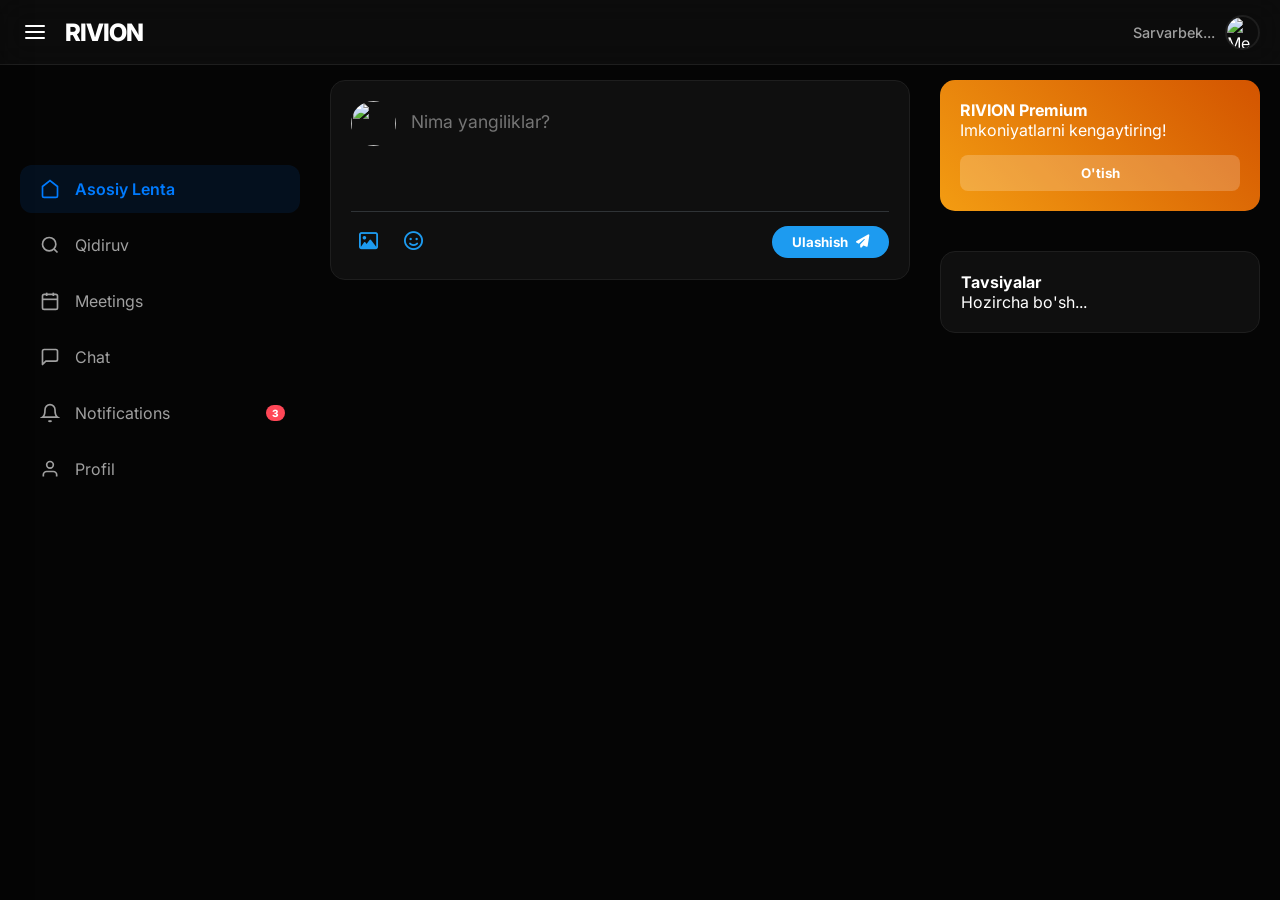
==== main.html @ 8ab4098e "update23042026" ====
<!DOCTYPE html>
<html lang="uz">
<head>
    <meta charset="UTF-8">
    <meta name="viewport" content="width=device-width, initial-scale=1.0, maximum-scale=5.0">
    <title>RIVION | O'zbekistondagi Innovatsion Ijtimoiy Tarmoq</title>
    
    <meta name="description" content="RIVION - Sarvarbek Rahmonjonov tomonidan yaratilgan, yoshlar uchun xavfsiz va zamonaviy ijtimoiy tarmoq. Dasturlash, muloqot va yangi imkoniyatlar platformasi.">
    <meta name="keywords" content="RIVION, Sarvarbek Rahmonjonov, ijtimoiy tarmoq, Uzbekistan, dasturlash, networking, xavfsiz muloqot, tech community">
    <meta name="author" content="Sarvarbek Rahmonjonov">
    <meta name="theme-color" content="#0f0f0f">
    
    <link rel="icon" type="image/svg+xml" href="data:image/svg+xml,%3Csvg xmlns='http://www.w3.org/2000/svg' viewBox='0 0 100 100'%3E%3Cdefs%3E%3ClinearGradient id='xGrad' x1='0%25' y1='0%25' x2='100%25' y2='100%25'%3E%3Cstop offset='0%25' style='stop-color:%23ffffff;stop-opacity:1' /%3E%3Cstop offset='100%25' style='stop-color:%23007bff;stop-opacity:1' /%3E%3C/linearGradient%3E%3C/defs%3E%3Crect width='100' height='100' rx='20' fill='%230f0f0f'/%3E%3Cpath d='M25 20 H55 C72 20 80 30 80 42 C80 54 72 64 55 64 H40 L75 85 H58 L25 64 V20 Z M40 33 V51 H55 C63 51 66 47 66 42 C66 37 63 33 55 33 H40 Z' fill='url(%23xGrad)'/%3E%3Cpath d='M40 33 V51 H43 V33 H40 Z' fill='white' opacity='0.3'/%3E%3C/svg%3E">
    <link rel="stylesheet" href="https://cdnjs.cloudflare.com/ajax/libs/font-awesome/6.4.0/css/all.min.css">

    
    <meta property="og:type" content="website">
    <meta property="og:site_name" content="RIVION">
    <meta property="og:url" content="https://rivion.vercel.app/">
    <meta property="og:title" content="RIVION - Muloqotning Yangi Darajasi">
    <meta property="og:description" content="Sarvarbek Rahmonjonov loyihasi. Xavfsiz muloqot va yangi imkoniyatlar. Hoziroq qo'shiling!">
    <meta property="og:image" content="https://rivion.vercel.app/og-logo.png">

    <meta name="twitter:card" content="summary_large_image">
    <meta name="twitter:creator" content="@Sarvarbek_Dev"> <script type="application/ld+json">
    {
      "@context": "https://schema.org",
      "@type": "SoftwareApplication",
      "name": "RIVION",
      "operatingSystem": "Web",
      "applicationCategory": "SocialNetworkingApplication",
      "description": "Innovative social networking platform for youth in Uzbekistan.",
      "author": {
        "@type": "Person",
        "name": "Sarvarbek Rahmonjonov",
        "url": "https://rivion.vercel.app/"
      },
      "offers": {
        "@type": "Offer",
        "price": "0",
        "priceCurrency": "USD"
      }
    }
    </script>

    <script type="application/ld+json">
    {
      "@context": "https://schema.org",
      "@type": "WebSite",
      "name": "RIVION",
      "url": "https://rivion.vercel.app/",
      "publisher": {
        "@type": "Person",
        "name": "Sarvarbek Rahmonjonov"
      }
    }
    </script>

    <link href="https://fonts.googleapis.com/css2?family=Inter:wght@300;400;600;800&display=swap" rel="stylesheet">
    <link rel="stylesheet" href="main.css">
</head>

<body class="dark-mode">

    <div id="sideDrawer" class="drawer">
        <div class="drawer-header">
            <span class="close-btn" id="closeDrawer">&times;</span>
            <div class="user-info-mini">
                <img id="drawerAvatar" src="" alt="User">
                <h4 id="drawerName">Foydalanuvchi</h4>
            </div>
        </div>
        <div class="drawer-content">
    <div class="menu-item premium-link" onclick="buyPremium()" style="cursor: pointer;">
    <svg xmlns="http://www.w3.org/2000/svg" width="20" height="20" viewBox="0 0 24 24" fill="none" stroke="currentColor" stroke-width="2" stroke-linecap="round" stroke-linejoin="round" class="menu-icon sparkle">
        <path d="m12 3-1.912 5.813a2 2 0 0 1-1.275 1.275L3 12l5.813 1.912a2 2 0 0 1 1.275 1.275L12 21l1.912-5.813a2 2 0 0 1 1.275-1.275L21 12l-5.813-1.912a2 2 0 0 1-1.275-1.275L12 3Z"/>
    </svg>
    <span>Premium Olish</span>
</div>
    
    <div class="menu-divider"></div>
    
    <div class="menu-item" id="themeToggle">
        <svg xmlns="http://www.w3.org/2000/svg" width="20" height="20" viewBox="0 0 24 24" fill="none" stroke="currentColor" stroke-width="2" stroke-linecap="round" stroke-linejoin="round" class="menu-icon"><circle cx="12" cy="12" r="4"/><path d="M12 2v2"/><path d="M12 20v2"/><path d="m4.93 4.93 1.41 1.41"/><path d="m17.66 17.66 1.41 1.41"/><path d="M2 12h2"/><path d="M20 12h2"/><path d="m6.34 17.66-1.41 1.41"/><path d="m19.07 4.93-1.41 1.41"/></svg>
        <span>Rejim: Qora</span>
    </div>
    
    <div class="menu-item" onclick="openMyProfileSettings()" style="cursor: pointer;">
    <svg xmlns="http://www.w3.org/2000/svg" width="20" height="20" viewBox="0 0 24 24" fill="none" stroke="currentColor" stroke-width="2" stroke-linecap="round" stroke-linejoin="round">
        <circle cx="12" cy="12" r="3"></circle>
        <path d="M19.4 15a1.65 1.65 0 0 0 .33 1.82l.06.06a2 2 0 0 1 0 2.83 2 2 0 0 1-2.83 0l-.06-.06a1.65 1.65 0 0 0-1.82-.33 1.65 1.65 0 0 0-1 1.51V21a2 2 0 0 1-2 2 2 2 0 0 1-2-2v-.09A1.65 1.65 0 0 0 9 19.4a1.65 1.65 0 0 0-1.82.33l-.06.06a2 2 0 0 1-2.83 0 2 2 0 0 1 0-2.83l.06-.06a1.65 1.65 0 0 0 .33-1.82 1.65 1.65 0 0 0-1.51-1H3a2 2 0 0 1-2-2 2 2 0 0 1 2-2h.09A1.65 1.65 0 0 0 4.6 9a1.65 1.65 0 0 0-.33-1.82l-.06-.06a2 2 0 0 1 0-2.83 2 2 0 0 1 2.83 0l.06.06a1.65 1.65 0 0 0 1.82.33H9a1.65 1.65 0 0 0 1-1.51V3a2 2 0 0 1 2-2 2 2 0 0 1 2 2v.09a1.65 1.65 0 0 0 1 1.51 1.65 1.65 0 0 0 1.82-.33l.06-.06a2 2 0 0 1 2.83 0 2 2 0 0 1 0 2.83l-.06.06a1.65 1.65 0 0 0-.33 1.82V9a1.65 1.65 0 0 0 1.51 1H21a2 2 0 0 1 2 2 2 2 0 0 1-2 2h-.09a1.65 1.65 0 0 0-1.51 1z"></path>
    </svg>
    <span>Sozlamalar</span>
</div>
    
    <div class="menu-item">
        <svg xmlns="http://www.w3.org/2000/svg" width="20" height="20" viewBox="0 0 24 24" fill="none" stroke="currentColor" stroke-width="2" stroke-linecap="round" stroke-linejoin="round" class="menu-icon"><circle cx="12" cy="12" r="10"/><circle cx="12" cy="12" r="6"/><circle cx="12" cy="12" r="2"/></svg>
        <span>Qiziqishlar</span>
    </div>
    <div class="menu-item" onclick="openReelsSection()">
    <svg xmlns="http://www.w3.org/2000/svg" width="20" height="20" viewBox="0 0 24 24" fill="none" stroke="currentColor" stroke-width="2" stroke-linecap="round" stroke-linejoin="round" class="menu-icon">
        <rect x="2" y="2" width="20" height="20" rx="5" ry="5"/>
        <path d="M10 11l5 3-5 3V11z"/>
        <line x1="2" y1="9" x2="22" y2="9"/>
        <line x1="2" y1="15" x2="22" y2="15"/>
    </svg>
    <span>Reels</span>
    </div>
    <div class="menu-item">
        <svg xmlns="http://www.w3.org/2000/svg" width="20" height="20" viewBox="0 0 24 24" fill="none" stroke="currentColor" stroke-width="2" stroke-linecap="round" stroke-linejoin="round" class="menu-icon"><circle cx="12" cy="12" r="10"/><path d="M12 16v-4"/><path d="M12 8h.01"/></svg>
        <span>Ma'lumot</span>
    </div>
    
    <div class="menu-divider"></div>
    
    <div class="menu-item logout" id="logoutBtnDrawer">
        <svg xmlns="http://www.w3.org/2000/svg" width="20" height="20" viewBox="0 0 24 24" fill="none" stroke="currentColor" stroke-width="2" stroke-linecap="round" stroke-linejoin="round" class="menu-icon"><path d="M9 21H5a2 2 0 0 1-2-2V5a2 2 0 0 1 2-2h4"/><polyline points="16 17 21 12 16 7"/><line x1="21" y1="12" x2="9" y2="12"/></svg>
        <span>Chiqish</span>
    </div>
</div>
    </div>

    <nav class="top-nav">
        <div class="nav-left">
            <div id="burgerBtn" class="burger-icon">
                <span></span><span></span><span></span>
            </div>
            <div class="logo">RIVION</div>
        </div>

        <div class="desktop-nav-center">
            </div>

        <div class="nav-right">
            <span id="userNameDisplay" class="u-name">Sarvarbek...</span>
            <img id="userAvatar" src="" alt="Me" class="top-avatar">
        </div>
    </nav>

    <main class="main-layout">
        
        <aside class="left-sidebar">
            <ul class="side-menu">
        <li class="active" data-section="home">
            <svg viewBox="0 0 24 24" width="20" height="20" fill="none" stroke="currentColor" stroke-width="2"><path d="M3 9l9-7 9 7v11a2 2 0 0 1-2 2H5a2 2 0 0 1-2-2z"></path></svg>
            <span>Asosiy Lenta</span>
        </li>
        <li data-section="search">
            <svg viewBox="0 0 24 24" width="20" height="20" fill="none" stroke="currentColor" stroke-width="2"><circle cx="11" cy="11" r="8"></circle><line x1="21" y1="21" x2="16.65" y2="16.65"></line></svg>
            <span>Qidiruv</span>
        </li>
        <li data-section="meetings">
            <svg viewBox="0 0 24 24" width="20" height="20" fill="none" stroke="currentColor" stroke-width="2"><rect x="3" y="4" width="18" height="18" rx="2" ry="2"></rect><line x1="16" y1="2" x2="16" y2="6"></line><line x1="8" y1="2" x2="8" y2="6"></line><line x1="3" y1="10" x2="21" y2="10"></line></svg>
            <span>Meetings</span>
        </li>
        <li data-section="chat" onclick="showSection('chat')">
            <svg viewBox="0 0 24 24" width="20" height="20" fill="none" stroke="currentColor" stroke-width="2" stroke-linecap="round" stroke-linejoin="round">
                <path d="M21 15a2 2 0 0 1-2 2H7l-4 4V5a2 2 0 0 1 2-2h14a2 2 0 0 1 2 2z"></path>
            </svg>
            <span>Chat</span>
        </li>
        <li data-section="notifications">
            <svg viewBox="0 0 24 24" width="20" height="20" fill="none" stroke="currentColor" stroke-width="2"><path d="M18 8A6 6 0 0 0 6 8c0 7-3 9-3 9h18s-3-2-3-9"></path><path d="M13.73 21a2 2 0 0 1-3.46 0"></path></svg>
            <span>Notifications</span>
            <span class="badge">3</span>
        </li>
        <li data-section="profile">
            <svg viewBox="0 0 24 24" width="20" height="20" fill="none" stroke="currentColor" stroke-width="2"><path d="M20 21v-2a4 4 0 0 0-4-4H8a4 4 0 0 0-4 4v2"></path><circle cx="12" cy="7" r="4"></circle></svg>
            <span>Profil</span>
        </li>
             </ul>
        </aside>

        <section class="feed-area">
            
            <div id="home-section" class="content-section active">
                <div class="post-box">
                    <div class="post-input-wrapper">
                        <img id="inputAvatar" src="" alt="" class="mini-avatar">
                        <textarea id="postText" placeholder="Nima yangiliklar?"></textarea>
                    </div>
                    <div class="post-actions">
    <div class="left-actions">
        <input type="file" id="imageInput" accept="image/*" hidden>
        <button class="btn-icon" onclick="document.getElementById('imageInput').click()">
            <i class="fa-regular fa-image"></i> </button>
        <button class="btn-icon">
            <i class="fa-regular fa-face-smile"></i> </button>
    </div>
    
    <button id="postBtn" class="btn-send">
        <span>Ulashish</span>
        <i class="fa-solid fa-paper-plane"></i> </button>
</div>
                </div>
                <div id="postsList" class="posts-container">
                    </div>
            </div>

          <div id="search-section" class="content-section">
    <div class="widget-card glass">
        <h3>Qidiruv</h3>
        <div class="search-wrapper">
            <input type="text" id="userSearchInput" placeholder="Ism yoki @username orqali qidirish..." class="search-input" oninput="searchUsers(this.value)">
            <i class="fas fa-search search-icon"></i>
        </div>
        <div id="search-results" class="suggest-list"></div>
    </div>

    <div class="all-users-container">
        <h4 class="section-title">Top foydalanuvchilar</h4>
        <div id="all-users-grid" class="users-grid">
             </div>
    </div>
</div>
<div id="reels-section" class="content-section" style="display: none;">
    <div class="reels-grid-header">
        <h4>Reels 🔥</h4>
        <button class="add-reel-btn" onclick="openAddReelModal()">
            <i class="fas fa-plus"></i> Qo'shish
        </button>
    </div>

    <div id="reels-grid" class="reels-grid-layout">
        </div>
</div>

<div id="add-reel-modal" class="modal-overlay" style="display: none;">
    <div class="reel-modal-card glass">
        <div class="modal-header">
            <h3>Yangi Reels yaratish</h3>
            <button class="close-dot" onclick="closeAddReelModal()">×</button>
        </div>
        
        <div class="modal-body">
            <div class="file-drop-area" id="drop-area">
                <div id="upload-placeholder">
                    <i class="fas fa-cloud-upload-alt"></i>
                    <p>Videoni shu yerga tashlang yoki tanlang</p>
                    <label for="reel-file-input" class="select-file-btn">Faylni tanlang</label>
                </div>
                <div id="video-preview-container" style="display: none;">
                    <video id="reel-preview" muted loop></video>
                    <button class="change-video-btn" onclick="document.getElementById('reel-file-input').click()">O'zgartirish</button>
                </div>
                <input type="file" id="reel-file-input" accept="video/*" onchange="handleReelFile(event)" hidden>
            </div>

            <div id="upload-progress-container" style="display: none; margin-top: 15px;">
                <div class="progress-bar">
                    <div id="upload-progress-fill" style="width: 0%;"></div>
                </div>
                <p id="progress-text">0% yuklandi...</p>
            </div>

            <div class="caption-container">
                <label>Video tavsifi:</label>
                <textarea id="reel-caption" placeholder="Ajoyib narsa yozing..."></textarea>
            </div>
        </div>

        <div class="modal-footer">
            <button onclick="closeAddReelModal()" class="btn-secondary">Bekor qilish</button>
            <button id="share-btn" onclick="shareReel()" class="btn-primary">Ulashing</button>
        </div>
    </div>
</div>

<div id="video-viewer-modal" class="modal-overlay" style="display: none;">
    <div class="mobile-insta-wrap">
        <video id="full-screen-video" loop autoplay playsinline webkit-playsinline onclick="togglePlayPause()"></video>
        <div class="insta-ui-container">
            <button class="back-btn" onclick="closeVideoViewer()">
                <i class="fas fa-arrow-left">✕</i>
             </button>
            <div id="viewer-sidebar-actions" class="insta-sidebar"></div>
             <div id="viewer-bottom-info" class="insta-bottom-info"></div>
        </div>
    </div>
</div>

<div id="user-profile-modal" class="modal">
    <div class="modal-content profile-card glass">
        <span class="close-modal" onclick="closeProfileModal()">&times;</span>
        <div class="profile-header-main">
            <img id="p-modal-img" src="" class="large-avatar">
            <h2 id="p-modal-name">Ism Familiya</h2>
            <p id="p-modal-username" class="text-secondary">@username</p>
        </div>
     </div>
</div>

           <div id="chat-section" class="content-section">
    <div class="insta-chat-container">
        
        <div id="chat-inbox-view" class="chat-view active">
            <div class="chat-header-main">
                <h3>Xabarlar</h3>
                <div class="search-bar-wrapper">
                    <i class="fas fa-search"></i>
                    <input type="text" id="searchContact" placeholder="Qidirish...">
                </div>
            </div>

            <div class="inbox-list-wrapper">
                <div id="contactsList" class="inbox-list" style="display: none;"></div>
                
                <div id="recent-chats-list" class="inbox-list"></div>
            </div>
        </div>

        <div id="active-chat-window" class="chat-window" style="display: none;">
            <div class="active-chat-header">
                <div class="header-left">
                    <button onclick="backToInbox()" class="back-btn">
                        <i class="fas fa-arrow-left">←</i>
                    </button>
                    
                    <div class="user-meta" onclick="viewUserProfile()">
                        <div class="avatar-wrapper">
                            <img id="main-chat-user-img" src="assets/default-avatar.png">
                            <span class="online-badge"></span>
                        </div>
                        <div class="text-info">
                            <span id="main-chat-user-name">Foydalanuvchi</span>
                            <span class="status-text">online</span>
                        </div>
                    </div>
                </div>
                <div class="header-right">
                    <button class="header-icon-btn info-btn"><i class="fas fa-info-circle"></i></button>
                </div>
            </div>

            <div id="main-chat-messages" class="messages-display">
                </div>

            <div class="active-chat-footer">
                <div class="chat-input-container">
                    <button class="icon-btn camera-btn"><i class="fas fa-camera"></i></button>
                    <div class="input-wrapper">
                        <input type="text" id="mainChatInput" placeholder="Xabar yozing..." autocomplete="off">
                    </div>
                    <button id="sendBtn" class="send-icon-btn" onclick="sendMainChatMessage()">
                        <i class="fab fa-telegram-plane">→</i>
                    </button>
                </div>
            </div>
        </div> </div> </div> 


 
           <div id="meetings-section" class="content-section">
    <div class="widget-card">
        <button onclick="openDiscoveryModal()" class="primary-btn pulse-btn">O'zim haqimda post joylash</button>
    </div>

    <div id="discoveryModal" class="modal">
    <div class="modal-content premium-box glass">
        <div class="modal-header">
            <h3> Yangi post joylash</h3>
            <button class="close-modal-btn" onclick="closeDiscoveryModal()">&times;</button>
        </div>
        
        <div class="post-upload-container">
            <div class="image-drop-zone-premium" onclick="document.getElementById('discoveryFile').click()">
                <img id="discoveryPreview" src="" style="display:none; width:100%; border-radius:12px;">
                <div id="uploadPlaceholder">
                    <div class="upload-icon-circle">
                        <svg width="30" height="30" viewBox="0 0 24 24" fill="none" stroke="currentColor" stroke-width="2">
                            <rect width="18" height="18" x="3" y="3" rx="2" ry="2"/><circle cx="9" cy="9" r="2"/><path d="m21 15-3.086-3.086a2 2 0 0 0-2.828 0L6 21"/>
                        </svg>
                    </div>
                    <p>Rasm tanlash</p>
                </div>
            </div>
            <input type="file" id="discoveryFile" hidden onchange="previewDiscoveryImage(event)">
            
            <div class="input-wrapper">
                <textarea id="discoveryBio" placeholder="O'zingiz va maqsadingiz haqida yozing..."></textarea>
            </div>
            
            <button onclick="uploadDiscoveryPost()" id="publishBtn" class="publish-btn-premium">E'lonni joylash</button>
        </div>
    </div>
</div>

    <div id="discovery-feed" class="discovery-list">
        </div>
</div>

            <div id="notifications-section" class="content-section">
    <div class="widget-card">
        <h3>Bildirishnomalar</h3>
        <div id="notifications-list">
            <p class="empty-msg">Yangi bildirishnomalar mavjud emas.</p>
        </div>
    </div>
</div>
 <div id="profile-section" class="content-section"> 
    <div class="widget-card no-padding">
        <div class="profile-header-ui">
            <div class="profile-banner">
                <div class="banner-overlay"></div>
            </div>
            <div class="profile-avatar-area">
                <img id="user-profile-img" src="assets/default-avatar.png" alt="Profile">
                <label for="profile-upload" class="change-img-btn">
                    <svg viewBox="0 0 24 24" width="16" height="16" fill="white"><path d="M23 19a2 2 0 0 1-2 2H3a2 2 0 0 1-2-2V8a2 2 0 0 1 2-2h4l2-3h6l2 3h4a2 2 0 0 1 2 2z"></path><circle cx="12" cy="13" r="4"></circle></svg>
                </label>
                <input type="file" id="profile-upload" hidden accept="image/*">
            </div>
        </div>

        <div class="profile-details-ui">
    <div class="main-info">
        <h2 id="user-profile-name">Foydalanuvchi <i id="gender-icon" class=""></i></h2>
        <span id="user-profile-handle" class="username-tag">@username</span>
    </div>

    <p id="user-profile-bio" class="bio-text">Hali ma'lumot kiritilmagan</p>
    
    <div class="profile-extra-details">
        <div class="detail-item">
            <i class="fas fa-birthday-cake"></i>
            <span id="user-display-age">-- yosh</span>
        </div>
        <div class="detail-item">
            <i class="fas fa-map-marker-alt"></i>
            <span id="user-display-city">Shahar kiritilmagan</span>
        </div>
        <div class="detail-item">
            <i class="fas fa-briefcase"></i>
            <span id="user-display-study">O'qish yoki Ish joyi</span>
        </div>
    </div>

    <div class="professional-grid">
        <div class="prof-card">
            <div class="card-icon"><i class="fas fa-bullseye"></i></div>
            <div class="card-content">
                <label>Maqsad va Orzular</label>
                <p id="user-display-goals">Katta maqsadlar sari yo'lda...</p>
            </div>
        </div>

        <div class="prof-card">
            <div class="card-icon"><i class="fas fa-star"></i></div>
            <div class="card-content">
                <label>Qiziqishlar</label>
                <p id="user-display-interests">Coding, Design, Art</p>
            </div>
        </div>

        <div class="prof-card full-width">
            <div class="card-icon"><i class="fas fa-plane-departure"></i></div>
            <div class="card-content">
                <label>Sayohatlar</label>
                <p id="user-display-travel">Yangi ufqlarni zabt etishni yoqtiradi</p>
            </div>
        </div>
    </div>

<div class="profile-stats-ui">
    <div class="stat-box">
        <strong id="post-count">0</strong><span>Postlar</span>
    </div>

    <div class="stat-box" onclick="showConnections('followers')" style="cursor: pointer;">
        <strong id="followers-count">0</strong><span>Obunachilar</span>
    </div>

    <div class="stat-box" onclick="showConnections('following')" style="cursor: pointer;">
        <strong id="following-count">0</strong><span>Obunalar</span>
    </div>
</div>

    <div class="profile-actions">
        <button class="edit-profile-btn-full" onclick="openMyProfileModal()">
            <i class="fas fa-pencil-alt"></i> Profilni mukammallashtirish
        </button>
    </div>
</div>

    <div class="widget-card" style="margin-top: 15px;">
        <div class="section-header">
            <h3><i class="fas fa-th-large"></i> Mening postlarim</h3>
        </div>
        <div id="my-posts-list" class="posts-grid-container">
            <p class="empty-msg">Siz hali post joylamagansiz.</p>
        </div>
    </div>
</div>
        </section>

        <aside class="right-widgets">
            <div class="widget-card premium-card">
                <h4>RIVION Premium</h4>
                <p>Imkoniyatlarni kengaytiring!</p>
                <button class="btn-premium">O'tish</button>
            </div>
            <div class="widget-card">
                <h4>Tavsiyalar</h4>
                <div class="suggest-list">Hozircha bo'sh...</div>
            </div>
        </aside>

    </main>

     <div id="connection-modal" class="modal" style="display:none;">
    <div class="modal-content">
        <span class="close-btn" 
      onclick="document.getElementById('connection-modal').style.display='none'" 
      style="cursor: pointer; font-size: 30px;">&times;</span>
        <h3 id="modal-title">Ro'yxat</h3>
        <div id="users-list">
            </div>
     </div>
     </div>


    <div class="mobile-bottom-nav">
    <div class="m-nav-item active" data-section="home">
        <svg viewBox="0 0 24 24" width="24" height="24" fill="none" stroke="currentColor" stroke-width="2"><path d="M3 9l9-7 9 7v11a2 2 0 0 1-2 2H5a2 2 0 0 1-2-2z"></path></svg>
        <span>Home</span>
    </div>
    
    <div class="m-nav-item" data-section="search">
        <svg viewBox="0 0 24 24" width="24" height="24" fill="none" stroke="currentColor" stroke-width="2"><circle cx="11" cy="11" r="8"></circle><line x1="21" y1="21" x2="16.65" y2="16.65"></line></svg>
        <span>Search</span>
    </div>
    
    <div class="m-nav-item" data-section="meetings">
        <svg viewBox="0 0 24 24" width="24" height="24" fill="none" stroke="currentColor" stroke-width="2"><rect x="3" y="4" width="18" height="18" rx="2" ry="2"></rect><line x1="16" y1="2" x2="16" y2="6"></line><line x1="8" y1="2" x2="8" y2="6"></line><line x1="3" y1="10" x2="21" y2="10"></line></svg>
        <span>Meet</span>
    </div>
    
    <div class="m-nav-item" data-section="chat" onclick="showSection('chat')">
        <svg viewBox="0 0 24 24" width="24" height="24" fill="none" stroke="currentColor" stroke-width="2" stroke-linecap="round" stroke-linejoin="round">
            <path d="M21 15a2 2 0 0 1-2 2H7l-4 4V5a2 2 0 0 1 2-2h14a2 2 0 0 1 2 2z"></path>
        </svg>
        <span>Chat</span>
    </div>

    <div class="m-nav-item" data-section="notifications" style="position: relative;">
        <svg viewBox="0 0 24 24" width="24" height="24" fill="none" stroke="currentColor" stroke-width="2">
            <path d="M18 8A6 6 0 0 0 6 8c0 7-3 9-3 9h18s-3-2-3-9"></path>
            <path d="M13.73 21a2 2 0 0 1-3.46 0"></path>
        </svg>
        <span>Alerts</span>
        <div id="notification-badge" style="display: none; position: absolute; top: 5px; right: 25%; width: 8px; height: 8px; background-color: #ff4b4b; border-radius: 50%; border: 2px solid #000; z-index: 10;"></div>
    </div>

    <div class="m-nav-item" data-section="profile">
        <svg viewBox="0 0 24 24" width="24" height="24" fill="none" stroke="currentColor" stroke-width="2">
            <path d="M20 21v-2a4 4 0 0 0-4-4H8a4 4 0 0 0-4 4v2"></path>
            <circle cx="12" cy="7" r="4"></circle>
        </svg>
        <span>Profile</span>
    </div>
</div>

    <div id="my-profile-edit-modal" class="modal">
    <div class="modal-content profile-edit-card">
        <div class="modal-header">
            <h3><i class="fas fa-rocket"></i> RIVION: Shaxsiy Dunyongiz</h3>
            <span class="close-modal" onclick="closeMyProfileModal()">&times;</span>
        </div>
        
        <div class="edit-scroll-container">
            <div class="field-section-title">Asosiy</div>
            
            <div class="field-group">
                <label><i class="fas fa-at"></i> Username</label>
                <input type="text" id="edit-username" placeholder="sarvar" oninput="checkUsernameAvailability(this.value)">
                <small id="username-status"></small>
            </div>

            <div class="field-group">
                <label><i class="fas fa-id-card"></i> Ism Familiya</label>
                <input type="text" id="edit-display-name" placeholder="Sarvarbek Rahmonjonov">
            </div>

            <div class="field-row">
                <div class="field-group">
                    <label><i class="fas fa-calendar-day"></i> Tug'ilgan sana</label>
                    <input type="date" id="edit-birthdate" onchange="updateAgeDisplay(this.value)">
                </div>
                <div class="field-group">
                    <label><i class="fas fa-venus-mars"></i> Jins</label>
                    <select id="edit-gender">
                        <option value="male">Erkak</option>
                        <option value="female">Ayol</option>
                    </select>
                </div>
            </div>

            <div class="field-section-title">Hayot yo'li</div>

            <div class="field-group">
                <label><i class="fas fa-map-marker-alt"></i> Shahar / Yashash joyi</label>
                <input type="text" id="edit-city" placeholder="Tashkent, Uzbekistan">
            </div>

            <div class="field-group">
                <label><i class="fas fa-university"></i> O'qish yoki ish joyi</label>
                <input type="text" id="edit-study" placeholder="TATU talabasi yoki Lead Developer">
            </div>

            <div class="field-section-title">Dunyoqarash va Orzular</div>

            <div class="field-group">
                <label><i class="fas fa-quote-left"></i> Bio (O'zingiz haqingizda)</label>
                <textarea id="edit-bio" rows="2" placeholder="O'zingizni bir gap bilan tariflang..."></textarea>
            </div>

            <div class="field-group">
                <label><i class="fas fa-lightbulb"></i> Kelajakdagi maqsad va orzular</label>
                <textarea id="edit-goals" rows="2" placeholder="Masalan: Google-da ishlash yoki dunyoni o'zgartirish..."></textarea>
            </div>

            <div class="field-group">
                <label><i class="fas fa-star"></i> Qiziqishlar (Hobbi)</label>
                <input type="text" id="edit-interests" placeholder="Coding, Chess, Traveling, Music...">
            </div>

            <div class="field-group">
                <label><i class="fas fa-plane"></i> Sayohat (Bo'lgan yoki borishni xohlagan joyingiz)</label>
                <input type="text" id="edit-travel" placeholder="Dubay, Shveytsariya, Samarqand...">
            </div>
        </div>

        <div class="modal-footer">
            <button onclick="saveProfileChanges()" class="btn-save-full" id="saveProfileBtn">
                <i class="fas fa-check-circle"></i> Dunyoni yangilash
            </button>
        </div>
    </div>
</div>

<script src="https://cdn.jsdelivr.net/npm/@supabase/supabase-js@2"></script>

    <script type="module" src="main.js"></script>
</body>
</html>
---- main.css ----
/* --- ASOSIY SOZLAMALAR --- */
:root {
    --bg-color: #050505;
    --card-bg: #0f0f0f;
    --border-color: #1e1e1e;
    --text-primary: #ffffff;
    --text-secondary: #a0a0a0;
    --accent-color: #007bff;
    --premium-gradient: linear-gradient(45deg, #f39c12, #d35400);
    --glass-bg: rgba(255, 255, 255, 0.03);
    --glass-blur: blur(15px);
}

/* Light Mode uchun ranglar */
body.light-mode {
    --bg-color: #f0f2f5;
    --card-bg: #ffffff;
    --border-color: #e4e6eb;
    --text-primary: #050505;
    --text-secondary: #65676b;
    --glass-bg: rgba(0, 0, 0, 0.05);
}

* {
    margin: 0;
    padding: 0;
    box-sizing: border-box;
    font-family: 'Inter', sans-serif;
}

body {
    background-color: var(--bg-color);
    color: var(--text-primary);
    transition: background 0.3s ease;
    overflow-x: hidden;
}

/* --- TEPADAGI NAV (TOP NAV) --- */
.top-nav {
    position: fixed;
    top: 0;
    width: 100%;
    height: 65px;
    background: var(--glass-bg);
    backdrop-filter: var(--glass-blur);
    border-bottom: 1px solid var(--border-color);
    display: flex;
    align-items: center;
    justify-content: space-between;
    padding: 0 20px;
    z-index: 1000;
}

.nav-left { display: flex; align-items: center; gap: 15px; }

.logo {
    font-weight: 800;
    font-size: 1.5rem;
    letter-spacing: -1px;
    color: var(--text-primary);
}

.burger-icon {
    display: flex;
    flex-direction: column;
    gap: 4px;
    cursor: pointer;
    padding: 5px;
}

.burger-icon span {
    width: 20px;
    height: 2px;
    background: var(--text-primary);
    border-radius: 2px;
}

.desktop-nav-center {
    display: flex;
    gap: 30px;
}

.nav-link {
    text-decoration: none;
    font-size: 1.3rem;
    opacity: 0.6;
    transition: 0.3s;
}

.nav-link.active, .nav-link:hover { opacity: 1; transform: translateY(-2px); }

.nav-right { display: flex; align-items: center; gap: 10px; }
.u-name { font-size: 0.9rem; color: var(--text-secondary); font-weight: 500; }
.top-avatar { width: 35px; height: 35px; border-radius: 50%; object-fit: cover; border: 2px solid var(--border-color); }

/* --- SIDEBAR DRAWER --- */
.drawer {
    position: fixed;
    left: -320px;
    top: 0;
    width: 300px;
    height: 100%;
    background: var(--card-bg);
    box-shadow: 10px 0 30px rgba(0,0,0,0.5);
    z-index: 2001;
    transition: 0.4s cubic-bezier(0.4, 0, 0.2, 1);
    padding: 20px;
}

.drawer.open { left: 0; }

.drawer-header {
    display: flex;
    flex-direction: column;
    gap: 20px;
    margin-bottom: 30px;
}

.close-btn { font-size: 2rem; cursor: pointer; align-self: flex-end; }
.user-info-mini { display: flex; align-items: center; gap: 12px; }
.user-info-mini img { width: 50px; height: 50px; border-radius: 50%; }

.menu-item {
    padding: 15px;
    border-radius: 10px;
    cursor: pointer;
    transition: 0.2s;
    font-weight: 500;
}

.menu-item:hover { background: var(--glass-bg); }
.menu-divider { height: 1px; background: var(--border-color); margin: 15px 0; }
.premium-link { background: var(--premium-gradient); color: white; text-align: center; }

/* --- MAIN LAYOUT --- */
.main-layout {
    display: grid;
    grid-template-columns: 280px 1fr 320px; /* Sidebarlar kengligi */
    gap: 25px;
    max-width: 1400px;
    margin: 80px auto 0 auto; /* Navbardan masofa */
    padding: 0 20px;
    align-items: start;
}

/* Sidebar chap tomonda */
.left-sidebar { position: sticky; top: 85px; height: fit-content; }
.side-menu { list-style: none; }
.side-menu li {
    padding: 12px 15px;
    border-radius: 10px;
    margin-bottom: 5px;
    cursor: pointer;
    color: var(--text-secondary);
    transition: 0.3s;
}
.side-menu li.active, .side-menu li:hover { background: var(--glass-bg); color: var(--text-primary); }

/* --- FEED VA BO'LIMLAR TARTIBI --- */
.feed-area {
    display: flex;
    flex-direction: column;
    gap: 20px;
    min-width: 0; /* Flexbox ichida buzilmasligi uchun */
}

/* Har bir bo'lim (Home, Search va h.k.) */
.content-section {
    display: none; 
    width: 100%;
}

.content-section.active {
    display: block;
    animation: fadeIn 0.3s ease-in-out;
}

/* --- POST BOX (Yozish qismi) --- */
.post-box {
    background: var(--card-bg);
    border: 1px solid var(--border-color);
    border-radius: 16px;
    padding: 20px;
    display: flex;
    flex-direction: column;
    gap: 15px;
}

.post-input-wrapper {
    display: flex;
    gap: 12px;
    align-items: flex-start;
}

.post-input-wrapper textarea {
    flex: 1;
    background: transparent;
    border: none;
    color: var(--text-primary);
    font-size: 1.1rem;
    padding-top: 10px;
    resize: none;
    outline: none;
    min-height: 80px;
}

/* --- POST KARTALARI (Lenta) --- */
.post-card {
    background: var(--card-bg);
    border: 1px solid var(--border-color);
    border-radius: 16px;
    padding: 20px;
    margin-bottom: 20px;
    width: 100%; /* Kenglikni to'liq egallash */
}

/* --- SIDEBARLARNI QAT'IY QO'YISH --- */
.left-sidebar, .right-widgets {
    position: sticky;
    top: 85px;
    height: calc(100vh - 100px);
    overflow-y: auto;
}

/* --- RESPONSIVE (Mobil uchun buzilmasligi uchun) --- */
@media (max-width: 1100px) {
    .main-layout {
        grid-template-columns: 80px 1fr; /* Sidebar kichrayadi */
    }
    .right-widgets, .side-menu span { display: none; }
}

@media (max-width: 768px) {
    .main-layout {
        display: block; /* Mobilga o'tganda grid bekor bo'ladi */
        margin-top: 70px;
        padding: 10px;
    }
    .left-sidebar { display: none; }
}

.post-input-wrapper { display: flex; gap: 15px; }
.mini-avatar { width: 45px; height: 45px; border-radius: 50%; }
textarea {
    flex: 1;
    background: transparent;
    border: none;
    color: var(--text-primary);
    font-size: 1.1rem;
    resize: none;
    outline: none;
    min-height: 60px;
}

.post-actions {
    display: flex;
    justify-content: space-between;
    align-items: center;
    margin-top: 15px;
    border-top: 1px solid var(--border-color);
    padding-top: 15px;
}

.btn-send {
    background: var(--accent-color);
    color: white;
    border: none;
    padding: 8px 20px;
    border-radius: 20px;
    font-weight: 600;
    cursor: pointer;
}

/* Post kartochkalari */
.post-card {
    background: var(--card-bg);
    border: 1px solid var(--border-color);
    border-radius: 15px;
    padding: 20px;
    margin-bottom: 20px;
}

.post-header { display: flex; align-items: center; gap: 12px; margin-bottom: 15px; }
.post-avatar { width: 40px; height: 40px; border-radius: 50%; }
.post-author { font-weight: 600; display: block; }
.post-time { font-size: 0.75rem; color: var(--text-secondary); }
.post-body { font-size: 1rem; line-height: 1.5; margin-bottom: 15px; }

/* --- WIDGETS --- */
.widget-card {
    background: var(--card-bg);
    border: 1px solid var(--border-color);
    border-radius: 15px;
    padding: 20px;
    margin-bottom: 20px;
}

.premium-card {
    background: var(--premium-gradient);
    color: white;
    border: none;
}

.btn-premium {
    width: 100%;
    margin-top: 15px;
    padding: 10px;
    border-radius: 8px;
    border: none;
    background: rgba(255,255,255,0.2);
    color: white;
    font-weight: bold;
    cursor: pointer;
}

/* --- MOBIL NAV --- */
.mobile-bottom-nav {
    display: none;
    position: fixed;
    bottom: 0;
    width: 100%;
    height: 60px;
    background: var(--card-bg);
    border-top: 1px solid var(--border-color);
    justify-content: space-around;
    align-items: center;
    z-index: 1000;
}

.m-nav-item { font-size: 1.4rem; cursor: pointer; opacity: 0.5; }
.m-nav-item.active { opacity: 1; }

/* --- RESPONSIVE --- */
@media (max-width: 1100px) {
    .main-layout { grid-template-columns: 1fr 300px; }
    .left-sidebar { display: none; }
}

@media (max-width: 768px) {
    .main-layout { grid-template-columns: 1fr; margin-bottom: 80px; }
    .right-widgets { display: none; }
    .desktop-nav-center, .u-name { display: none; }
    .mobile-bottom-nav { display: flex; }
    .top-nav { padding: 0 15px; }
}

.mobile-bottom-nav {
    display: none; /* Desktopda yashirin */
    position: fixed;
    bottom: 0;
    left: 0;
    right: 0;
    height: 70px;
    background: rgba(15, 15, 15, 0.85); /* Shaffof qora */
    backdrop-filter: blur(20px); /* Orqa fonni xiralashtirish */
    border-top: 1px solid rgba(255, 255, 255, 0.1);
    display: flex;
    justify-content: space-around;
    align-items: center;
    padding-bottom: 5px; /* iPhone pastki qismi uchun joy */
    z-index: 2000;
}

.m-nav-item {
    display: flex;
    flex-direction: column;
    align-items: center;
    justify-content: center;
    color: #888;
    cursor: pointer;
    transition: all 0.3s ease;
    flex: 1;
}

.m-nav-item svg {
    margin-bottom: 4px;
    transition: transform 0.3s ease;
}

.m-nav-item span {
    font-size: 10px;
    font-weight: 500;
    letter-spacing: 0.5px;
}

/* Aktiv holat - RIVION brend rangi (Accent) */
.m-nav-item.active {
    color: #007bff; /* Sening asosiy ko'k ranging */
}

.m-nav-item.active svg {
    transform: translateY(-2px); /* Aktiv bo'lganda biroz tepaga chiqadi */
    stroke: #007bff;
}

/* Faqat mobil ekranlarda ko'rsatish */
@media (max-width: 768px) {
    .mobile-bottom-nav { display: flex; }
}

.content-section {
    display: none; /* Hammasini yashiramiz */
    animation: fadeIn 0.4s ease;
}

.content-section.active {
    display: block; /* Faqat 'active' klassi borini ko'rsatamiz */
}

@keyframes fadeIn {
    from { opacity: 0; transform: translateY(10px); }
    to { opacity: 1; transform: translateY(0); }
}

.search-input {
    width: 100%;
    padding: 12px;
    background: var(--glass-bg);
    border: 1px solid var(--border-color);
    border-radius: 10px;
    color: white;
    margin-top: 10px;
}

.side-menu li {
    display: flex;
    align-items: center;
    gap: 15px;
    padding: 14px 20px;
    margin-bottom: 8px;
    border-radius: 12px;
    cursor: pointer;
    color: var(--text-secondary);
    transition: all 0.2s ease;
    position: relative;
}

.side-menu li:hover {
    background: rgba(255, 255, 255, 0.05);
    color: var(--text-primary);
}

.side-menu li.active {
    background: rgba(0, 123, 255, 0.1);
    color: #007bff;
    font-weight: 600;
}

/* Bildirishnoma belgisi */
.badge {
    position: absolute;
    right: 15px;
    background: #ff4757;
    color: white;
    font-size: 10px;
    padding: 2px 6px;
    border-radius: 10px;
    font-weight: 800;
}

/* Asosiy konteynerni to'g'irlash */
.main-layout {
    display: grid;
    grid-template-columns: 280px 1fr 320px; /* Chap | O'rta | O'ng */
    gap: 30px;
    max-width: 1440px;
    margin: 80px auto 0 auto;
    padding: 0 20px;
    align-items: start;
}

/* O'rta qism (Lenta) */
.feed-area {
    min-width: 0; /* Kontent sig'may qolsa, blokni buzmasligi uchun */
    display: flex;
    flex-direction: column;
    gap: 20px;
}

/* Bo'limlarni faqat bittasini ko'rsatish */
.content-section {
    display: none;
    width: 100%;
}

.content-section.active {
    display: block;
}

/* Widgetlar (O'ng tomon) */
.right-widgets {
    display: flex;
    flex-direction: column;
    gap: 20px;
    position: sticky;
    top: 85px;
}

/* Post yozish oynasi */
.post-box {
    background: var(--card-bg);
    border: 1px solid var(--border-color);
    border-radius: 15px;
    padding: 20px;
    width: 100%;
}

/* Sidebar menyusi */
.side-menu {
    list-style: none;
    position: sticky;
    top: 85px;
}

/* Mobil navigatsiyani desktopda butkul yashirish */
@media (min-width: 769px) {
    .mobile-bottom-nav {
        display: none !important;
    }
}

/* Planchet va kichik ekranlar uchun */
@media (max-width: 1100px) {
    .main-layout {
        grid-template-columns: 250px 1fr; /* O'ng tomonni yashiramiz */
    }
    .right-widgets {
        display: none;
    }
}

/* --- MOBIL QURILMALAR UCHUN MAXSUS --- */
@media (max-width: 768px) {
    /* Asosiy layoutni mobilga moslash */
    .main-layout {
        display: flex;
        flex-direction: column;
        margin-top: 60px; /* Top-nav uchun joy */
        padding: 10px;
        gap: 15px;
        margin-bottom: 80px; /* Bottom-nav uchun joy */
    }

    /* Sidebar va Widgetlarni yashirish (Telefonda bottom-nav bor) */
    .left-sidebar, .right-widgets {
        display: none !important;
    }

    /* O'rta qismni to'liq kenglikka yoyish */
    .feed-area {
        width: 100%;
        max-width: 100%;
    }

    /* Post yozish oynasi va postlarni markazlash */
    .post-box, .post-card {
        width: 100% !important;
        border-radius: 12px;
        margin-bottom: 10px;
        box-sizing: border-box; /* Padding kenglikka ta'sir qilmasligi uchun */
    }

    /* Input va textarealarni to'g'irlash */
    #postText {
        font-size: 16px; /* iPhone'da avtomatik zoom bo'lmasligi uchun */
    }

    /* Top Nav (Logotip va Avatar) */
    .top-nav {
        padding: 0 15px;
        height: 60px;
    }
    
    .u-name {
        display: none; /* Telefonda ism sig'maydi, faqat avatar qolsin */
    }
}

/* Oq rejim uchun maxsus navigatsiya stillari */
.light-mode .top-nav, 
.light-mode .mobile-bottom-nav, 
.light-mode .drawer {
    background: rgba(255, 255, 255, 0.9) !important; /* Shaffof oq fon */
    border-color: rgba(0, 0, 0, 0.1) !important;    /* Och kulrang chiziq */
    color: #1c1e21 !important;                     /* To'q matn */
}

/* Oq rejimda pastki ikonkalarni ko'rinadigan qilish */
.light-mode .m-nav-item {
    color: #65676b !important;
}

.light-mode .m-nav-item.active {
    color: #007bff !important; /* Aktiv ikonka ko'k rangda */
}

/* Oq rejimda logotip rangi */
.light-mode .logo {
    color: #000000 !important;
}

.action-btn.active-like {
    color: #ff4757;
}
.action-btn span {
    margin-left: 5px;
    font-weight: bold;
}

.comment-section {
    padding-top: 10px;
    border-top: 1px solid var(--border-color);
    margin-top: 10px;
}

.comment-item {
    font-size: 0.9rem;
    margin-bottom: 5px;
    padding: 5px 10px;
    background: var(--bg-color);
    border-radius: 8px;
}

.comment-item strong {
    color: var(--accent-color);
    margin-right: 5px;
}

.comment-input-group {
    display: flex;
    gap: 8px;
    margin-top: 10px;
}

.comment-input-group input {
    flex: 1;
    background: var(--bg-color);
    border: 1px solid var(--border-color);
    color: var(--text-primary);
    padding: 8px 12px;
    border-radius: 20px;
    outline: none;
}

.comment-input-group button {
    background: none;
    border: none;
    cursor: pointer;
    font-size: 1.2rem;
}

.menu-item {
    display: flex;
    align-items: center;
    gap: 15px;
    padding: 12px 18px;
    border-radius: 12px;
    margin: 4px 8px;
    cursor: pointer;
    transition: all 0.2s ease;
    font-weight: 500;
    color: var(--text-primary);
}

.menu-item:hover {
    background: rgba(255, 255, 255, 0.05);
    transform: translateX(5px);
}

.light-mode .menu-item:hover {
    background: rgba(0, 0, 0, 0.03);
}

.menu-icon {
    opacity: 0.7;
    transition: 0.3s;
}

.menu-item:hover .menu-icon {
    opacity: 1;
    color: var(--accent-color);
}

/* Premium uchun maxsus dizayn */
.premium-link {
    background: linear-gradient(135deg, rgba(255, 215, 0, 0.1), rgba(255, 165, 0, 0.1));
    color: #ff9f43;
    margin-bottom: 10px;
}

.premium-link:hover {
    background: linear-gradient(135deg, rgba(255, 215, 0, 0.2), rgba(255, 165, 0, 0.2));
}

.sparkle {
    color: #feca57;
    filter: drop-shadow(0 0 5px rgba(254, 202, 87, 0.5));
}

/* Chiqish tugmasi */
.logout {
    color: #ff4757;
}

.logout:hover {
    background: rgba(255, 71, 87, 0.1);
}

.menu-divider {
    height: 1px;
    background: var(--border-color);
    margin: 10px 18px;
    opacity: 0.5;
}

.action-btn {
    display: flex;
    align-items: center;
    gap: 6px;
    background: none;
    border: none;
    color: var(--text-secondary); /* Standart kulrang */
    cursor: pointer;
    padding: 6px 10px;
    border-radius: 8px;
    transition: all 0.2s ease;
}

.action-btn:hover {
    background: rgba(255, 255, 255, 0.08);
    color: var(--text-primary);
}

/* Like bosilgandagi qizil effekt */
.active-like {
    color: #ff4757 !important;
}

.active-like svg {
    filter: drop-shadow(0 0 5px rgba(255, 71, 87, 0.4));
}

.action-btn svg {
    transition: transform 0.2s ease;
}

.action-btn:active svg {
    transform: scale(0.8); /* Bosganda kichrayish effekti */
}

/* Postni yotqizish uchun asosiy konteyner */
.horizontal-post {
    display: flex;
    gap: 15px;
    padding: 15px;
    align-items: flex-start;
    border-radius: 16px;
    background: rgba(255, 255, 255, 0.03); /* Glassmorphism effekti */
    border: 1px solid rgba(255, 255, 255, 0.05);
    margin-bottom: 12px;
}

.post-avatar-large {
    width: 50px;
    height: 50px;
    border-radius: 50%;
    object-fit: cover;
    border: 2px solid var(--accent-color);
}

.post-content-area {
    flex: 1;
    display: flex;
    flex-direction: column;
    gap: 5px;
}

.post-header-mini {
    display: flex;
    justify-content: space-between;
    align-items: center;
}

.post-header-mini .post-author {
    font-weight: 600;
    font-size: 0.95rem;
}

.post-header-mini .post-time {
    font-size: 0.75rem;
    opacity: 0.5;
}

.post-body-mini p {
    font-size: 0.9rem;
    line-height: 1.4;
    margin: 5px 0;
}

/* Footer qismini tugmalar bilan yonma-yon qilish */
.post-footer-mini {
    display: flex;
    gap: 15px;
    margin-top: 5px;
}

.mini-action-btn {
    background: none;
    border: none;
    display: flex;
    align-items: center;
    gap: 5px;
    color: var(--text-secondary);
    cursor: pointer;
    font-size: 0.85rem;
    transition: 0.2s;
}

.mini-action-btn:hover {
    color: var(--accent-color);
}


.discovery-grid {
    display: grid;
    grid-template-columns: repeat(auto-fill, minmax(300px, 1fr));
    gap: 20px;
    margin-top: 20px;
}

.discovery-card {
    background: rgba(255, 255, 255, 0.05);
    backdrop-filter: blur(10px);
    border: 1px solid rgba(255, 255, 255, 0.1);
    border-radius: 20px;
    padding: 20px;
    display: flex;
    flex-direction: column;
    gap: 12px;
    transition: 0.3s;
}

.discovery-card:hover {
    transform: translateY(-5px);
    border-color: var(--accent-color);
}

.user-info-box {
    display: flex;
    align-items: center;
    gap: 12px;
}

.discovery-avatar {
    width: 60px;
    height: 60px;
    border-radius: 50%;
    border: 2px solid var(--accent-color);
}

.discovery-bio {
    font-size: 0.9rem;
    color: var(--text-secondary);
    line-height: 1.5;
    min-height: 50px;
}

.interest-btn {
    width: 100%;
    padding: 10px;
    border-radius: 12px;
    border: none;
    background: linear-gradient(135deg, #007bff, #00d4ff);
    color: white;
    font-weight: 600;
    cursor: pointer;
    display: flex;
    align-items: center;
    justify-content: center;
    gap: 8px;
    transition: 0.3s;
}

.interest-btn:hover {
    opacity: 0.9;
    box-shadow: 0 5px 15px rgba(0, 123, 255, 0.3);
}

.discovery-input-group {
    display: flex;
    flex-direction: column;
    gap: 15px;
    margin-top: 15px;
}

#discoveryBio {
    width: 100%;
    min-height: 100px;
    background: rgba(255, 255, 255, 0.05);
    border: 1px solid rgba(255, 255, 255, 0.1);
    border-radius: 12px;
    color: white;
    padding: 12px;
    font-family: inherit;
    resize: none;
}

.primary-btn {
    align-self: flex-end;
    padding: 10px 25px;
    background: #007bff;
    color: white;
    border: none;
    border-radius: 10px;
    font-weight: 600;
    cursor: pointer;
    transition: 0.3s;
}

.primary-btn:hover {
    background: #0056b3;
    transform: translateY(-2px);
}

.modal { display: none; position: fixed; z-index: 1000; left: 0; top: 0; width: 100%; height: 100%; background: rgba(0,0,0,0.8); backdrop-filter: blur(5px); }
.modal-content { margin: 10% auto; padding: 25px; width: 90%; max-width: 400px; border-radius: 20px; text-align: center; }
.step { display: flex; flex-direction: column; gap: 20px; }
.avatar-upload { width: 120px; height: 120px; margin: 0 auto; border-radius: 50%; border: 3px dashed #007bff; cursor: pointer; overflow: hidden; position: relative; }
.avatar-upload img { width: 100%; height: 100%; object-fit: cover; }
.modal-btns { display: flex; gap: 10px; justify-content: center; }

/* Postlar konteyneri - 2 tadan joylash */
.discovery-list {
    display: grid;
    grid-template-columns: repeat(2, 1fr); /* 2 ta bir xil ustun */
    gap: 12px; /* Postlar orasidagi masofa */
    padding: 10px;
    max-width: 100%; /* To'liq ekran bo'lishi uchun */
}

/* Har bir postning ixcham ko'rinishi */
.network-post {
    background: rgba(255, 255, 255, 0.03);
    border: 1px solid rgba(255, 255, 255, 0.1);
    border-radius: 12px;
    overflow: hidden;
    display: flex;
    flex-direction: column;
    transition: 0.3s;
}

/* Post rasmi - ixcham */
.post-main-img {
    width: 100%;
    aspect-ratio: 4 / 5; /* Vertikalroq rasm o'lchami */
    object-fit: cover;
}

/* Post pastki qismi (Ma'lumotlar) */
.post-details {
    padding: 8px;
    display: flex;
    flex-direction: column;
    gap: 5px;
}

.post-user-info {
    padding: 8px;
    display: flex;
    align-items: center;
    gap: 6px;
}

.post-user-info span {
    font-size: 0.8rem; /* Ism kichikroq */
    white-space: nowrap;
    overflow: hidden;
    text-overflow: ellipsis; /* Ism sig'masa "..." bo'ladi */
}

.post-caption {
    font-size: 0.75rem;
    margin-bottom: 5px;
    
    /* Standart va Webkit variantlarini birga yozish ogohlantirishni kamaytiradi */
    display: -webkit-box;
    display: box; /* Standart variant */
    
    line-clamp: 2; 
    -webkit-line-clamp: 2;
    
    -webkit-box-orient: vertical;
    box-orient: vertical; /* Standart variant */
    
    overflow: hidden;
}

/* Kichikroq tugma */
.network-action-btn {
    width: 100%;
    padding: 8px;
    font-size: 0.7rem;
    border-radius: 8px;
}

.network-action-btn:hover {
    filter: brightness(1.2);
    transform: scale(1.02);
}

.image-drop-zone {
    border: 2px dashed rgba(255,255,255,0.2);
    border-radius: 12px;
    padding: 40px 20px;
    cursor: pointer;
    margin-bottom: 15px;
}

/* Modal Markaziylashtirish */
.modal {
    display: none;
    position: fixed;
    z-index: 2000;
    left: 0;
    top: 0;
    width: 100%;
    height: 100%;
    background: rgba(0, 0, 0, 0.85);
    backdrop-filter: blur(8px);
    display: flex; /* Flexbox orqali markazga keltirish */
    align-items: center;
    justify-content: center;
}

/* Asosiy Box Dizayni */
.premium-box {
    background: #121212;
    border: 1px solid rgba(255, 255, 255, 0.1);
    border-radius: 24px;
    padding: 24px;
    width: 90%;
    max-width: 420px;
    box-shadow: 0 20px 40px rgba(0,0,0,0.4);
    position: relative;
    animation: slideUp 0.3s ease-out;
}

@keyframes slideUp {
    from { transform: translateY(20px); opacity: 0; }
    to { transform: translateY(0); opacity: 1; }
}

/* Modal Header & X Button */
.modal-header {
    display: flex;
    justify-content: space-between;
    align-items: center;
    margin-bottom: 20px;
}

.modal-header h3 {
    font-size: 1.2rem;
    font-weight: 600;
    margin: 0;
}

.close-modal-btn {
    background: rgba(255, 255, 255, 0.05);
    border: none;
    color: white;
    font-size: 24px;
    width: 36px;
    height: 36px;
    border-radius: 50%;
    cursor: pointer;
    display: flex;
    align-items: center;
    justify-content: center;
    transition: 0.2s;
}

.close-modal-btn:hover {
    background: rgba(255, 71, 87, 0.2);
    color: #ff4757;
}

/* Rasm Yuklash Joyi */
.image-drop-zone-premium {
    background: rgba(255, 255, 255, 0.03);
    border: 2px dashed rgba(255, 255, 255, 0.15);
    border-radius: 16px;
    padding: 30px;
    cursor: pointer;
    text-align: center;
    transition: 0.3s;
}

.image-drop-zone-premium:hover {
    border-color: var(--accent-color);
    background: rgba(255, 255, 255, 0.05);
}

.upload-icon-circle {
    width: 60px;
    height: 60px;
    background: rgba(0, 123, 255, 0.1);
    color: #007bff;
    border-radius: 50%;
    display: flex;
    align-items: center;
    justify-content: center;
    margin: 0 auto 10px;
}

/* Textarea va Tugma */
#discoveryBio {
    width: 100%;
    background: rgba(255, 255, 255, 0.05);
    border: 1px solid rgba(255, 255, 255, 0.1);
    border-radius: 12px;
    color: white;
    padding: 12px;
    margin: 15px 0;
    resize: none;
    min-height: 80px;
    font-family: inherit;
}

.publish-btn-premium {
    width: 100%;
    padding: 14px;
    border-radius: 12px;
    border: none;
    background: linear-gradient(135deg, #007bff, #00d4ff);
    color: white;
    font-weight: 600;
    cursor: pointer;
    box-shadow: 0 10px 20px rgba(0, 123, 255, 0.2);
}

.notification-item {
    display: flex;
    justify-content: space-between;
    align-items: center;
    padding: 12px;
    background: rgba(255, 255, 255, 0.03);
    border-radius: 12px;
    margin-bottom: 10px;
    border: 1px solid rgba(255, 255, 255, 0.05);
}

.notif-user {
    display: flex;
    align-items: center;
    gap: 12px;
}

.notif-avatar {
    width: 45px;
    height: 45px;
    border-radius: 50%;
    object-fit: cover;
}

.notif-info p {
    font-size: 0.9rem;
    margin: 0;
}

.notif-time {
    font-size: 0.7rem;
    color: gray;
}

.agree-btn {
    background: #007bff;
    color: white;
    border: none;
    padding: 6px 12px;
    border-radius: 8px;
    cursor: pointer;
    font-weight: 600;
}

.status-tag {
    font-size: 0.8rem;
    color: #2ecc71;
}

.chat-container {
    display: flex;
    height: 80vh;
    border-radius: 20px;
    overflow: hidden;
}

.chat-sidebar {
    width: 30%;
    border-right: 1px solid rgba(255, 255, 255, 0.1);
    background: rgb(18, 17, 17);
}

.chat-main {
    width: 70%;
    display: flex;
    flex-direction: column;
}

.chat-list-item {
    display: flex;
    align-items: center;
    gap: 12px;
    padding: 15px;
    cursor: pointer;
    transition: 0.3s;
}

.chat-list-item:hover, .chat-list-item.active {
    background: rgba(255, 255, 255, 0.05);
}

.messages-area {
    flex: 1;
    padding: 20px;
    overflow-y: auto;
    display: flex;
    flex-direction: column;
    gap: 10px;
}

/* Xabar pufakchalari */
.msg {
    max-width: 70%;
    padding: 10px 15px;
    border-radius: 15px;
    font-size: 0.9rem;
}

.msg.sent {
    align-self: flex-end;
    background: #007bff;
    color: white;
    border-bottom-right-radius: 2px;
}

.msg.received {
    align-self: flex-start;
    background: rgba(255, 255, 255, 0.1);
    border-bottom-left-radius: 2px;
}

.chat-input-area {
    padding: 15px;
    display: flex;
    gap: 10px;
    background: rgba(0, 0, 0, 0.3);
}

#messageInput {
    flex: 1;
    background: rgba(255, 255, 255, 0.05);
    border: 1px solid rgba(255, 255, 255, 0.1);
    color: white;
    padding: 12px;
    border-radius: 25px;
}

.chat-main-wrapper {
    display: flex;
    height: 75vh; /* Bo'lim balandligi */
    border-radius: 16px;
    overflow: hidden;
    background: rgba(0, 0, 0, 0.4);
    border: 1px solid rgba(255, 255, 255, 0.1);
}

/* Sidebar */
.chat-sidebar {
    width: 35%;
    border-right: 1px solid rgba(255, 255, 255, 0.1);
    display: flex;
    flex-direction: column;
}

.sidebar-header-custom {
    padding: 15px;
    border-bottom: 1px solid rgba(255, 255, 255, 0.05);
}

.inbox-scroll-area {
    flex: 1;
    overflow-y: auto;
}

/* Kontaktlar elementi */
.inbox-item {
    display: flex;
    align-items: center;
    gap: 12px;
    padding: 12px 15px;
    cursor: pointer;
    transition: 0.2s;
    border-bottom: 1px solid rgba(255, 255, 255, 0.02);
}

.inbox-item:hover {
    background: rgba(255, 255, 255, 0.05);
}

.inbox-item.active {
    background: rgba(29, 155, 240, 0.1);
    border-left: 3px solid #1d9bf0;
}

/* Chat oynasi */
.chat-window-main {
    width: 65%;
    background: rgba(0, 0, 0, 0.2);
    position: relative;
}

.empty-chat-state {
    display: flex;
    flex-direction: column;
    align-items: center;
    justify-content: center;
    height: 100%;
    color: gray;
}

.active-chat-header {
    padding: 12px 20px;
    background: rgba(255, 255, 255, 0.03);
    border-bottom: 1px solid rgba(255, 255, 255, 0.1);
}

.main-messages-display {
    flex: 1;
    padding: 20px;
    overflow-y: auto;
    display: flex;
    flex-direction: column;
    gap: 10px;
}

.main-chat-footer {
    padding: 15px;
    display: flex;
    gap: 10px;
    background: rgba(0, 0, 0, 0.3);
}

#mainChatInput {
    flex: 1;
    background: #16181c;
    border: 1px solid #333;
    color: white;
    padding: 10px 18px;
    border-radius: 25px;
}

/* Asosiy Desktop stili */
.chat-main-wrapper {
    display: flex;
    height: 80vh;
    border-radius: 16px;
    overflow: hidden;
}

.chat-sidebar { width: 35%; border-right: 1px solid rgba(255,255,255,0.1); }
.chat-window-main { width: 65%; display: flex; flex-direction: column; }
.mobile-chat-nav { display: none; padding: 10px; background: #1d9bf0; align-items: center; gap: 10px; }

/* TELEFON UCHUN (Mobile) */
@media (max-width: 768px) {
    .chat-sidebar { width: 100%; display: block; }
    .chat-window-main { width: 100%; display: none; position: absolute; top: 0; left: 0; height: 100%; background: #000; z-index: 100; }
    
    /* Chat ochilganda sidebar yashirinadi, oyna chiqadi */
    .chat-main-wrapper.is-chat-open .chat-sidebar { display: none; }
    .chat-main-wrapper.is-chat-open .chat-window-main { display: flex; }
    .mobile-chat-nav { display: flex; }
    
    .chat-main-wrapper { height: 90vh; position: relative; }
}

.back-btn { background: none; border: none; color: white; font-size: 1.2rem; cursor: pointer; }

.search-wrapper { position: relative; display: flex; align-items: center; }
.search-input { width: 100%; padding: 12px 40px 12px 15px; border-radius: 25px; background: rgba(255,255,255,0.05); border: 1px solid #333; color: white; }
.search-icon { position: absolute; right: 15px; color: #1d9bf0; }

/* Profil Modali Stili */
.modal { display: none; position: fixed; z-index: 5000; left: 0; top: 0; width: 100%; height: 100%; background: rgba(0,0,0,0.8); backdrop-filter: blur(5px); }
.profile-card { margin: 10% auto; width: 350px; padding: 30px; text-align: center; border-radius: 20px; position: relative; }
.large-avatar { width: 100px; height: 100px; border-radius: 50%; border: 3px solid #1d9bf0; margin-bottom: 15px; }

.profile-actions-box { display: flex; flex-direction: column; gap: 10px; margin-top: 20px; }
.profile-actions-box button { padding: 12px; border-radius: 12px; border: none; cursor: pointer; font-weight: bold; display: flex; align-items: center; justify-content: center; gap: 8px; transition: 0.3s; }

.btn-chat { background: #1d9bf0; color: white; }
.btn-friend { background: rgba(255,255,255,0.1); color: white; }
.btn-block { background: rgba(255, 0, 0, 0.1); color: #ff4b4b; }

.field-group {
    text-align: left;
    margin-bottom: 15px;
}

.field-group label {
    display: block;
    font-size: 0.85rem;
    color: #888;
    margin-bottom: 5px;
}

.username-input-wrapper {
    display: flex;
    align-items: center;
    background: rgba(255,255,255,0.05);
    border: 1px solid #333;
    border-radius: 8px;
    padding: 0 10px;
}

.username-input-wrapper span { color: #1d9bf0; font-weight: bold; }

#edit-username, #edit-display-name, #edit-bio {
    width: 100%;
    background: transparent;
    border: none;
    color: white;
    padding: 10px;
    outline: none;
}

.btn-save-profile {
    width: 100%;
    background: #1d9bf0;
    color: white;
    border: none;
    padding: 12px;
    border-radius: 25px;
    font-weight: bold;
    cursor: pointer;
    margin-top: 10px;
}

#username-status { font-size: 0.75rem; display: block; margin-top: 3px; }

#my-profile-edit-modal {
    z-index: 10000 !important; /* Juda baland qiling */
    position: fixed;
    top: 0;
    left: 0;
    width: 100%;
    height: 100%;
}

/* Modal asosi */
.profile-edit-card {
    background: #1a1a1a; /* To'q va shaffof bo'lmagan fon */
    border: 1px solid #333;
    width: 450px; /* Kattaroq oyna */
    max-width: 90%;
    border-radius: 20px;
    margin: 50px auto;
    padding: 0;
    box-shadow: 0 10px 30px rgba(0,0,0,0.5);
    overflow: hidden;
    color: white;
}

.modal-header {
    padding: 20px;
    border-bottom: 1px solid #333;
    display: flex;
    justify-content: space-between;
    align-items: center;
}

.edit-scroll-container {
    padding: 20px;
    max-height: 450px;
    overflow-y: auto; /* Agar ma'lumot ko'p bo'lsa scroll chiqadi */
}

.field-group {
    margin-bottom: 20px;
}

.field-group label {
    display: block;
    font-size: 0.9rem;
    color: #1d9bf0; /* Ikonkalar va label rangi */
    margin-bottom: 8px;
    font-weight: 500;
}

.field-group label i {
    margin-right: 8px;
    width: 20px;
}

.field-group input, .field-group textarea {
    width: 100%;
    background: #262626;
    border: 1px solid #444;
    border-radius: 10px;
    padding: 12px 15px;
    color: white;
    font-size: 1rem;
    outline: none;
    transition: 0.3s;
}

.field-group input:focus {
    border-color: #1d9bf0;
    background: #2d2d2d;
}

.btn-save-full {
    width: 100%;
    background: #1d9bf0;
    color: white;
    border: none;
    padding: 15px;
    font-size: 1rem;
    font-weight: bold;
    cursor: pointer;
    transition: 0.3s;
}

.btn-save-full:hover {
    background: #1a8cd8;
}

#drawerName {
    display: flex;
    align-items: center; /* Belgini ism bilan bir balandlikda qiladi */
    flex-wrap: wrap;    /* Agar ism juda uzun bo'lsa, pastga tushadi */
    gap: 5px;           /* Ism va belgi orasidagi masofa */
}

#drawerName svg {
    flex-shrink: 0;     /* Belgining o'lchami o'zgarmasligi uchun */
}

.message-wrapper {
    display: flex;
    margin-bottom: 15px;
    width: 100%;
}

.message-wrapper.me {
    justify-content: flex-end;
}

.message-bubble {
    max-width: 70%;
    padding: 10px 15px;
    border-radius: 18px;
    position: relative;
    font-size: 14px;
    line-height: 1.4;
}

.me .message-bubble {
    background: #0084ff;
    color: white;
    border-bottom-right-radius: 4px;
}

.them .message-bubble {
    background: rgba(255, 255, 255, 0.1);
    backdrop-filter: blur(10px);
    color: white;
    border-bottom-left-radius: 4px;
}

.msg-time {
    display: block;
    font-size: 10px;
    margin-top: 5px;
    opacity: 0.7;
    text-align: right;
}

.main-messages-display {
    flex: 1;
    overflow-y: auto;
    padding: 20px;
    background: rgba(0, 0, 0, 0.2);
}


/* ASOSIY KONTEYNER */
.chat-main-wrapper {
    display: flex;
    height: 85vh;
    overflow: hidden;
    border-radius: 15px;
    background: rgba(0, 0, 0, 0.8);
    backdrop-filter: blur(10px);
}

/* SIDEBAR */
.chat-sidebar {
    width: 350px;
    border-right: 1px solid rgba(255, 255, 255, 0.1);
    display: flex;
    flex-direction: column;
}

.sidebar-header-custom { padding: 20px; }
.search-chat {
    background: rgba(255,255,255,0.05);
    border-radius: 20px;
    padding: 8px 15px;
    display: flex;
    align-items: center;
    gap: 10px;
}
.search-chat input {
    background: transparent;
    border: none;
    color: white;
    outline: none;
    width: 100%;
}

/* CHAT OYNASI */
.chat-window-main {
    flex: 1;
    display: flex;
    flex-direction: column;
    position: relative;
}

#active-chat-container {
    display: flex;
    flex-direction: column;
    height: 100%;
}

.main-messages-display {
    flex: 1;
    overflow-y: auto;
    padding: 20px;
    background-image: url('chat-bg.png'); /* Ixtiyoriy fon */
}

/* NAV-AVATAR */
.nav-avatar {
    width: 40px;
    height: 40px;
    border-radius: 50% !important; /* To'liq aylana */
    object-fit: cover;
}

/* MOBIL MOSLASHUV */
@media (max-width: 768px) {
    .chat-sidebar { width: 100%; }
    .chat-window-main { display: none; }

    .chat-window-main.active {
        display: flex !important;
        position: fixed;
        inset: 0;
        z-index: 9999;
        background: #000000;
    }
    
    .back-btn { display: block !important; }
}

.back-btn { display: none; background: none; border: none; color: white; font-size: 1.2rem; cursor: pointer; }

/* Chat bo'limi Search-dan mustaqil bo'lishi uchun */
#chat-section {
    position: relative;
    height: 100%;
}

.main-chat-footer {
    position: absolute;
    bottom: 0;
    left: 0;
    width: 100%;
    padding: 10px;
    background: var(--card-bg); /* */
}

/* CHAT FOOTERNI PROFESSIONAL QILISH */
.main-chat-footer {
    padding: 15px;
    background: #0f0f0f; /* Dark background */
    border-top: 1px solid rgba(255,255,255,0.1);
}

.input-wrapper {
    display: flex;
    align-items: center;
    background: rgba(255,255,255,0.05);
    border-radius: 25px;
    padding: 5px 15px;
    gap: 10px;
}

.input-wrapper input {
    flex: 1;
    background: transparent;
    border: none !important; /* Xunuk ko'k chiziqni yo'qotadi */
    color: white;
    outline: none;
    padding: 10px;
}

/* JO'NATISH TUGMASI */
.main-send-btn {
    width: 40px;
    height: 40px;
    border-radius: 50%;
    background: #0084ff; /* Moviy rang */
    color: white;
    border: none;
    display: flex;
    align-items: center;
    justify-content: center;
    cursor: pointer;
    transition: 0.2s;
}

.main-send-btn:hover {
    background: #0073e6;
    transform: scale(1.05);
}

/* Sidebar kontaktlar uslubi */
.contact-item {
    display: flex;
    align-items: center;
    padding: 12px 15px;
    cursor: pointer;
    transition: 0.2s;
    border-bottom: 1px solid rgba(255, 255, 255, 0.05);
}

.contact-item:hover { background: rgba(255, 255, 255, 0.1); }

.contact-avatar {
    width: 45px;
    height: 45px;
    border-radius: 50%;
    margin-right: 12px;
    object-fit: cover;
}

.contact-info { flex: 1; }

.contact-name {
    display: block;
    color: white;
    font-weight: 500;
    font-size: 15px;
}

.last-msg {
    color: #888;
    font-size: 13px;
    margin: 0;
}

/* Xabarlar uslubi */
.main-messages-display {
    padding: 20px;
    display: flex;
    flex-direction: column;
    gap: 10px;
    overflow-y: auto;
    height: 100%;
}

.message {
    max-width: 75%;
    padding: 10px 15px;
    border-radius: 18px;
    font-size: 14px;
    line-height: 1.4;
}

.sent {
    align-self: flex-end;
    background: #0084ff;
    color: white;
}

.received {
    align-self: flex-start;
    background: #333;
    color: white;
}

/* main.css 1796-qator atrofidagi @media bloki */
@media (max-width: 768px) {
    #active-chat-container {
        position: fixed !important;
        top: 0 !important;
        left: 0 !important;
        width: 100% !important;
        height: 100% !important;
        z-index: 99999 !important;
        background-color: #000000 !important;
        /* BU YERDA display: none-ni olib tashladik yoki shunchaki 'none' qoldirdik (!important-siz) */
        display: none; 
    }

    /* Chat ochilganda ishlaydigan yangi klass */
    #active-chat-container.mobile-active {
        display: flex !important;
    }
}

.chat-footer {
    padding: 10px 15px;
    background: #000;
    border-top: 1px solid #222;
}

.input-wrapper {
    display: flex;
    align-items: center;
    background: #1a1a1a; /* Input foni */
    border-radius: 25px;
    padding: 5px 15px;
    width: 100%;
}

#mainChatInput {
    flex: 1;
    background: transparent;
    border: none;
    color: #fff;
    padding: 10px;
    outline: none;
    font-size: 16px; /* Mobil uchun qulay o'lcham */
}

#send-btn {
    background: none;
    border: none;
    color: #0084ff; /* Tugma rangi */
    font-size: 20px;
    cursor: pointer;
    padding: 5px;
    transition: transform 0.2s;
}

#send-btn:active {
    transform: scale(0.9); /* Bosilganda kichrayish effekti */
}

/* Mobil uchun maxsus tuzatish */
@media (max-width: 768px) {
    .chat-footer {
        position: fixed;
        bottom: 0;
        width: 100%;
        z-index: 10000;
    }
}

.comments-scroll-area {
    max-height: 250px; /* Maksimal balandlik */
    overflow-y: auto;  /* Vertikal skroll */
    padding-right: 8px;
    margin-bottom: 10px;
}

/* Skrollbarni minimalist va chiroyli qilish (RIVION uslubida) */
.comments-scroll-area::-webkit-scrollbar {
    width: 4px;
}
.comments-scroll-area::-webkit-scrollbar-thumb {
    background: #333;
    border-radius: 10px;
}
.comments-scroll-area::-webkit-scrollbar-thumb:hover {
    background: #0084ff;
}

/* Search dagi kichik videolar */
.reel-item {
    aspect-ratio: 9 / 16;
    background: #000;
    border-radius: 8px;
    overflow: hidden;
    cursor: pointer;
    position: relative;
}
.reel-item video {
    width: 100%;
    height: 100%;
    object-fit: cover;
}

/* To'liq ekranli Reels kartasi */
.reel-full-card {
    width: 100%;
    height: 100vh;
    scroll-snap-align: start;
    display: flex;
    justify-content: center;
    align-items: center;
    position: relative;
}
.reel-full-card video {
    max-width: 100%;
    max-height: 100%;
}

/* Like va Comment tugmalari uchun interfeys (Video ustida) */
.reel-actions {
    position: absolute;
    right: 15px;
    bottom: 100px;
    display: flex;
    flex-direction: column;
    gap: 20px;
    color: white;
    text-align: center;
}


.modal-overlay {
    position: fixed;
    top: 0; left: 0; width: 100%; height: 100dvh;
    background: #000;
    z-index: 10000 !important;
}

/* Modal kartasi */
.reel-modal-card {
    background: rgba(255, 255, 255, 0.1);
    border: 1px solid rgba(255, 255, 255, 0.2);
    border-radius: 20px;
    width: 90%;
    max-width: 450px;
    padding: 25px;
    box-shadow: 0 10px 30px rgba(0,0,0,0.5);
    color: white;
}

.modal-header {
    display: flex;
    justify-content: space-between;
    align-items: center;
    margin-bottom: 20px;
}

/* Fayl tanlash maydoni */
.file-drop-area {
    border: 2px dashed rgba(255, 255, 255, 0.3);
    border-radius: 15px;
    padding: 40px 20px;
    text-align: center;
    transition: 0.3s;
}

.file-drop-area:hover {
    border-color: #0095f6;
    background: rgba(0, 149, 246, 0.05);
}

.upload-icon {
    font-size: 40px;
    margin-bottom: 15px;
    color: rgba(255, 255, 255, 0.5);
}

.select-file-btn {
    display: inline-block;
    margin-top: 15px;
    padding: 8px 20px;
    background: #0095f6;
    border-radius: 20px;
    cursor: pointer;
    font-weight: 500;
}

/* Tugmalar */
.modal-footer {
    display: flex;
    gap: 15px;
    margin-top: 25px;
}

.btn-cancel, .btn-share {
    flex: 1;
    padding: 12px;
    border: none;
    border-radius: 12px;
    font-weight: 600;
    cursor: pointer;
    transition: 0.2s;
}

.btn-cancel { background: rgba(255, 255, 255, 0.1); color: white; }
.btn-share { background: #0095f6; color: white; }

.btn-share:hover { background: #1877f2; transform: translateY(-2px); }

/* 1. Reels Grid (Profil qismidagi kichik videolar) */
.reels-grid-layout {
    display: grid;
    grid-template-columns: repeat(3, 1fr);
    gap: 2px;
    margin-top: 10px;
}

.reels-grid-item {
    aspect-ratio: 9 / 16;
    background: #000;
    overflow: hidden;
    cursor: pointer;
    position: relative;
    border: 0.1px solid rgba(255, 255, 255, 0.05);
}

.reels-grid-item video {
    width: 100%;
    height: 100%;
    object-fit: cover;
    transition: transform 0.3s ease;
}

.reels-grid-item:hover video {
    transform: scale(1.05);
}

/* 2. Modal Oynasi (To'liq ekran rejim) */
.modal-overlay {
    position: fixed;
    top: 0; left: 0;
    width: 100vw; height: 100dvh;
    background: #000;
    z-index: 999999 !important; /* Eng yuqori qatlam */
    display: none; 
    align-items: center;
    justify-content: center;
}

.mobile-insta-wrap {
    position: relative;
    width: 100%; height: 100%;
    display: flex; justify-content: center; align-items: center;
    overflow: hidden;
}

/* 3. Video: Reels kabi to'liq yoyish */
#full-screen-video {
    width: 100%; height: 100%;
    object-fit: cover; /* Videoni bo'shliqlarsiz yoyadi */
    z-index: 1;
}

/* 4. Interfeys Qatlami (Tugmalar uchun ko'rinmas devor) */
.insta-ui-container {
    position: absolute;
    top: 0; left: 0;
    width: 100%; height: 100%;
    z-index: 10;
    pointer-events: none; /* Video bosilishiga xalaqit bermaydi */
}

/* 5. Tugmalarni "bosiladigan" qilish */
.back-btn, .insta-sidebar, .insta-bottom-info {
    pointer-events: auto !important; /* MAJBURIY BOSISHNI YOQISH */
    position: absolute;
    color: white;
    z-index: 100;
}

/* Chiqish (Back) tugmasi */
.back-btn {
    top: 40px; left: 20px;
    font-size: 26px;
    background: rgba(0, 0, 0, 0.4);
    border: none; border-radius: 50%;
    width: 45px; height: 45px;
    display: flex; align-items: center; justify-content: center;
    cursor: pointer;
    text-shadow: 0 0 10px rgba(0,0,0,0.5);
}

/* O'ng tomondagi Sidebar (Like, Menu) */
.insta-sidebar {
    right: 20px; bottom: 120px;
    display: flex; flex-direction: column; gap: 25px;
    align-items: center;
}

/* Sidebar ichidagi har bir icon va matn */
.insta-action {
    display: flex;
    flex-direction: column;
    align-items: center;
    gap: 4px;
    cursor: pointer;
    text-shadow: 0 0 5px rgba(0,0,0,0.7);
}

.insta-action i {
    font-size: 30px;
}

.action-count {
    font-size: 14px;
    font-weight: bold;
}

/* Pastki foydalanuvchi ma'lumotlari */
.insta-bottom-info {
    left: 20px; bottom: 45px;
    max-width: 80%;
    text-shadow: 0 2px 4px rgba(0,0,0,0.8);
}

/* 1. Eng asosiy konteyner */
.mobile-insta-wrap {
    position: relative;
    width: 100%;
    height: 100dvh;
    background: #000;
    overflow: hidden;
    display: flex;
    justify-content: center;
    align-items: center;
}

/* 2. Video - z-index: 1 va object-fit */
#full-screen-video {
    width: 100%;
    height: 100%;
    object-fit: cover; /* Yoki contain, ixtiyoriy */
    z-index: 1 !important; /* Eng pastda */
    position: relative;
}

/* 3. Interfeys qatlami - Videodan ancha yuqori */
.insta-ui-container {
    position: absolute;
    top: 0;
    left: 0;
    width: 100%;
    height: 100%;
    z-index: 9999 !important; /* Videoni butunlay yopishi shart */
    pointer-events: none; /* Bu qatlam orqali videoni bosish uchun */
}

/* 4. Tugmalar - MAJBURIY BOSILISH */
.back-btn, 
.insta-sidebar, 
.insta-bottom-info,
.insta-action {
    pointer-events: auto !important; /* BOSISHNI QAYTARISH */
    cursor: pointer;
    z-index: 10000 !important; /* Eng yuqori nuqta */
}

/* 5. Qaytish tugmasi (Chap yuqori) */
.back-btn {
    position: absolute;
    top: 40px; 
    left: 20px;
    width: 45px;
    height: 45px;
    background: rgba(0, 0, 0, 0.5); /* Shaffof qora fon */
    border: 1px solid rgba(255, 255, 255, 0.2);
    border-radius: 50%;
    color: white !important;
    display: flex;
    align-items: center;
    justify-content: center;
    font-size: 20px;
}

/* 6. Sidebar (O'ng tomon) */
.insta-sidebar {
    position: absolute;
    right: 15px;
    bottom: 120px;
    display: flex;
    flex-direction: column;
    gap: 25px;
    align-items: center;
}

/* 7. Pastki info */
.insta-bottom-info {
    position: absolute;
    left: 20px;
    bottom: 40px;
    color: white;
    text-shadow: 2px 2px 4px rgba(0, 0, 0, 0.8);
}

/* Modal asosi */
.modal-overlay {
    position: fixed;
    top: 0; left: 0;
    width: 100%; height: 100dvh; /* Dinamik balandlik */
    background: #000;
    z-index: 10000;
    display: flex;
    flex-direction: column;
}

.mobile-insta-wrap {
    position: relative;
    width: 100%;
    height: 100%;
    display: flex;
    justify-content: center;
    align-items: center;
    overflow: hidden; /* Video chiqib ketmasligi uchun */
}

/* MUHIM: Videoni telefon hajmiga moslash */
#full-screen-video {
    width: 100%;
    height: 100%;
    max-width: 100vw;
    max-height: 100dvh;
    object-fit: contain; /* Video kesilmasdan ekranga sig'adi */
    background: #000;
}

/* Interfeys qatlami (Tugmalar uchun) */
.insta-ui-container {
    position: absolute;
    top: 0; left: 0;
    width: 100%; height: 100%;
    z-index: 10;
    pointer-events: none; 
}

/* Tugmalarni o'ng tomonga chiroyli joylash */
.insta-sidebar {
    position: absolute;
    right: 15px;
    bottom: 120px;
    display: flex;
    flex-direction: column;
    gap: 20px;
    align-items: center;
    pointer-events: auto;
}

/* Pastki ma'lumotlar */
.insta-bottom-info {
    position: absolute;
    left: 15px;
    bottom: 40px;
    width: 80%;
    pointer-events: auto;
    color: white;
}

/* Asosiy Konteynerlar */
.reels-grid-header {
    display: flex;
    justify-content: space-between;
    align-items: center;
    padding: 20px;
    color: white;
}

.add-reel-btn {
    background: #0095f6;
    color: white;
    border: none;
    padding: 8px 16px;
    border-radius: 8px;
    cursor: pointer;
    font-weight: 600;
}

/* Modal Overlay */
.modal-overlay {
    position: fixed;
    top: 0; left: 0;
    width: 100%; height: 100%;
    background: rgba(0, 0, 0, 0.9);
    display: flex;
    justify-content: center;
    align-items: center;
    z-index: 10000;
}

/* Glassmorphism Card */
.reel-modal-card.glass {
    background: rgba(38, 38, 38, 0.95);
    border: 1px solid rgba(255, 255, 255, 0.1);
    border-radius: 15px;
    width: 90%;
    max-width: 500px;
    overflow: hidden;
    color: white;
}

.modal-header {
    padding: 15px;
    text-align: center;
    border-bottom: 1px solid #333;
    position: relative;
}

.close-dot {
    position: absolute;
    right: 15px; top: 15px;
    background: none; border: none;
    color: #888; font-size: 24px; cursor: pointer;
}

/* File Drop Area */
.file-drop-area {
    border: 2px dashed #444;
    margin: 20px;
    padding: 40px 20px;
    text-align: center;
    border-radius: 12px;
    position: relative;
}

#reel-preview {
    width: 100%;
    max-height: 300px;
    border-radius: 8px;
    object-fit: contain;
}

/* Progress Bar */
.progress-bar {
    width: 100%;
    height: 6px;
    background: #333;
    border-radius: 3px;
    overflow: hidden;
}

#upload-progress-fill {
    height: 100%;
    background: #0095f6;
    transition: width 0.3s;
}

/* Inputlar */
.caption-container { padding: 0 20px 20px; }

#reel-caption {
    width: 100%;
    background: #121212;
    border: 1px solid #333;
    color: white;
    padding: 12px;
    border-radius: 8px;
    resize: none;
    margin-top: 10px;
}

.modal-footer {
    padding: 15px;
    display: flex;
    justify-content: flex-end;
    gap: 10px;
    border-top: 1px solid #333;
}

/* Mobil Pleer Wrap */
.mobile-insta-wrap {
    position: relative;
    width: 100%;
    height: 100dvh;
    background: #000;
    display: flex;
    justify-content: center;
    align-items: center;
    overflow: hidden;
}

#full-screen-video {
    width: 100%;
    height: 100%;
    object-fit: contain; /* Video kesilmasligi uchun */
    z-index: 1;
}

/* UI Tugmalar Konteyneri */
.insta-ui-container {
    position: absolute;
    top: 0; left: 0;
    width: 100%; height: 100%;
    z-index: 10;
    pointer-events: none; /* Video pauza bo'lishi uchun */
}

/* Qaytish tugmasi */
.back-btn {
    position: absolute;
    top: 40px; left: 20px;
    background: rgba(0, 0, 0, 0.5);
    color: white;
    border: none;
    border-radius: 50%;
    width: 40px; height: 40px;
    display: flex; align-items: center; justify-content: center;
    pointer-events: auto !important;
    cursor: pointer;
    font-size: 20px;
}

/* Sidebar (Like, Menu, Trash) */
.insta-sidebar {
    position: absolute;
    right: 15px;
    bottom: 120px;
    display: flex;
    flex-direction: column;
    gap: 25px;
    align-items: center;
    pointer-events: auto !important;
}

.insta-action {
    text-align: center;
    color: white;
    cursor: pointer;
}

.insta-action i {
    font-size: 26px;
    margin-bottom: 5px;
    display: block;
    text-shadow: 0 0 10px rgba(0,0,0,0.5);
}

/* Pastki ma'lumotlar */
.insta-bottom-info {
    position: absolute;
    left: 20px;
    bottom: 40px;
    color: white;
    width: 75%;
    pointer-events: auto;
    text-shadow: 1px 1px 5px rgba(0,0,0,0.8);
}

/* --- Umumiy Tugmalar Stili --- */
button {
    cursor: pointer;
    transition: all 0.2s ease;
    font-family: inherit;
}

/* 1. "Ulashing" tugmasi (Asosiy ko'k tugma) */
.btn-primary {
    background-color: #0095f6; /* Instagram ko'k rangi */
    color: white;
    border: none;
    padding: 10px 24px;
    border-radius: 8px;
    font-weight: 600;
    font-size: 14px;
}

.btn-primary:hover {
    background-color: #1877f2;
}

.btn-primary:disabled {
    background-color: #b2dffc;
    cursor: not-allowed;
}

/* 2. "Bekor qilish" tugmasi (Ikkinchi darajali) */
.btn-secondary {
    background-color: transparent;
    color: #efefef;
    border: 1px solid #363636;
    padding: 10px 20px;
    border-radius: 8px;
    font-weight: 600;
}

.btn-secondary:hover {
    background-color: #262626;
}

/* 3. "Faylni tanlang" tugmasi (O'rtadagi) */
.select-file-btn {
    background-color: #0095f6;
    color: white;
    padding: 8px 16px;
    border-radius: 6px;
    font-size: 14px;
    font-weight: 600;
    display: inline-block;
    margin-top: 15px;
    cursor: pointer;
}

/* 4. "O'zgartirish" tugmasi (Video ustidagi) */
.change-video-btn {
    position: absolute;
    top: 10px;
    right: 10px;
    background: rgba(0, 0, 0, 0.7);
    color: white;
    border: 1px solid rgba(255, 255, 255, 0.3);
    padding: 6px 12px;
    border-radius: 6px;
    font-size: 12px;
    z-index: 10;
}

.change-video-btn:hover {
    background: rgba(38, 38, 38, 0.9);
}

/* 5. Yopish "X" tugmasi */
.close-dot {
    background: none;
    border: none;
    color: #a8a8a8;
    font-size: 28px;
    line-height: 1;
    cursor: pointer;
}

.close-dot:hover {
    color: #ffffff;
}

/* Modal footer tugmalarini o'ngga surish */
.modal-footer {
    display: flex;
    justify-content: flex-end;
    gap: 12px;
    padding: 15px 20px;
    border-top: 1px solid #262626;
}

/* Fayl tashlash maydoni (Drop area) */
.file-drop-area {
    background: #121212;
    border: 2px dashed #262626;
    border-radius: 12px;
    padding: 40px 20px;
    margin-bottom: 20px;
    transition: border-color 0.3s;
}

.file-drop-area i {
    font-size: 40px;
    color: #0095f6;
    margin-bottom: 10px;
}

/* Video preview konteyneri */
#video-preview-container {
    position: relative;
    width: 100%;
    border-radius: 8px;
    overflow: hidden;
    background: #000;
}

#reel-preview {
    width: 100%;
    max-height: 350px;
    display: block;
}

/* Modal card balandligini va joylashuvini to'g'irlash */
.reel-modal-card {
    max-height: 90vh; /* Ekran balandligining 90% idan oshmaydi */
    display: flex;
    flex-direction: column;
}

/* Modal body qismini scroll bo'ladigan qilish (agar kontent ko'payib ketsa) */
.modal-body {
    flex: 1;
    overflow-y: auto; /* Faqat o'rta qism scroll bo'ladi, tugmalar joyida turadi */
    padding: 15px;
}

/* MUHIM: Video preview o'lchamini cheklash */
#reel-preview {
    width: 100%;
    max-height: 250px; /* Video balandligini kamaytirdik */
    object-fit: contain;
    background: #000;
    border-radius: 8px;
}

/* Fayl tashlash maydonini ixchamroq qilish */
.file-drop-area {
    padding: 20px;
    margin-bottom: 15px;
}

/* Tugmalar turadigan footer qismi har doim ko'rinib turishi uchun */
.modal-footer {
    padding: 15px;
    border-top: 1px solid #333;
    display: flex;
    justify-content: flex-end;
    gap: 10px;
    background: inherit; /* Card foni bilan bir xil bo'ladi */
}

/* Input yoniga tugma qo'shish yoki Enterni ulash */
.chat-input-container {
    display: flex;
    align-items: center;
    gap: 10px;
    padding: 10px;
}

#chat-input {
    flex: 1; /* Input hamma joyni egallaydi */
}

/* Yuborish tugmasi uchun */
.send-btn {
    background: #007bff;
    color: white;
    border: none;
    border-radius: 50%;
    width: 40px;
    height: 40px;
    cursor: pointer;
}

.messages-area {
    display: flex;
    flex-direction: column;
    padding: 15px;
    gap: 10px;
    overflow-y: auto;
    height: calc(100vh - 150px); /* Ekran balandligiga qarab sozlang */
}

.message {
    max-width: 70%;
    padding: 8px 15px;
    border-radius: 15px;
    font-size: 14px;
    line-height: 1.4;
}

.my-message {
    align-self: flex-end;
    background: #0084ff;
    color: white;
    border-bottom-right-radius: 2px;
}

.other-message {
    align-self: flex-start;
    background: #333;
    color: white;
    border-bottom-left-radius: 2px;
}

/* Xabar yuborish tugmasi uchun maxsus stil */
.chat-footer button {
    display: flex !important;
    align-items: center;
    justify-content: center;
    min-width: 40px;
    height: 40px;
    color: #0084ff !important; /* Ko'k rang */
    opacity: 1 !important;
    visibility: visible !important;
}

.chat-footer i.fas.fa-paper-plane {
    font-family: "Font Awesome 5 Free" !important;
    font-weight: 900;
    font-style: normal;
    display: inline-block !important;
}

.messages-area {
    display: flex;
    flex-direction: column;
    gap: 10px;
    padding: 20px;
    overflow-y: auto; /* Skroll chiqishi uchun */
    height: calc(100vh - 150px); /* Balandlik berish shart */
    background-color: #000; /* Fond qora bo'lsa */
}

.message {
    padding: 10px 15px;
    border-radius: 15px;
    max-width: 70%;
    word-wrap: break-word;
    color: white; /* Matn rangi */
}

.sent {
    align-self: flex-end;
    background-color: #007bff; /* Yuborilgan xabar ko'k */
}

.received {
    align-self: flex-start;
    background-color: #333; /* Kelgan xabar kulrang */
}

@media (max-width: 768px) {
    /* Chat oynasi boshida yashirin bo'ladi */
    #active-chat-container {
        position: fixed;
        top: 0;
        left: 0;
        width: 100%;
        height: 100%;
        background: var(--bg-color);
        z-index: 2000;
        display: none !important; /* Standart holatda yopiq */
    }

    /* Ochiq holat klassi */
    #active-chat-container.mobile-show {
        display: flex !important;
    }

    /* Orqaga qaytish tugmasi uchun joy */
    .chat-header {
        padding-left: 50px;
    }
}

@media (max-width: 768px) {
    #active-chat-container {
        position: fixed;
        top: 0;
        left: 0;
        width: 100vw;
        height: 100vh;
        background: var(--bg-color); /* Sizning asosiy qora foningiz */
        z-index: 2000;
        display: none !important; /* Boshida yopiq bo'ladi */
        flex-direction: column;
    }

    /* Chat ochilganda ishlaydigan klass */
    #active-chat-container.mobile-active {
        display: flex !important;
    }

    /* Orqaga qaytish tugmasi uchun joy */
    .chat-header {
        display: flex;
        align-items: center;
        gap: 15px;
        padding: 10px 15px;
    }
}
@media (max-width: 768px) {
    /* Chat konteyneri telefonda butun ekranni egallashi uchun */
    #active-chat-container {
        position: fixed;
        top: 0;
        left: 0;
        width: 100vw;
        height: 100vh;
        z-index: 9999; /* Sidebar-dan ustun turadi */
        background-color: #000; /* Fon rangi */
        display: none !important; /* Boshida yopiq bo'ladi */
        flex-direction: column;
    }

    /* Chat ochilganda ishlaydigan klass */
    #active-chat-container.mobile-active {
        display: flex !important;
    }

    /* Orqaga qaytish tugmasi uchun Header-ni moslash */
    .chat-header {
        display: flex;
        align-items: center;
        padding: 10px;
        border-bottom: 1px solid #333;
    }
}

/* Faqat mobil qurilmalar uchun (max-width: 768px) */
@media (max-width: 768px) {
    #active-chat-container {
        position: fixed;
        top: 0;
        left: 0;
        width: 100%;
        height: 100%;
        z-index: 10000; /* Sidebar-dan ustun turishi shart */
        background-color: #000; /* Fon rangi qora */
        display: none !important; /* Boshida yashirin */
        flex-direction: column;
    }

    /* Chatga "mobile-active" klassi qo'shilganda ko'rinadi */
    #active-chat-container.mobile-active {
        display: flex !important;
    }

    /* Orqaga qaytish tugmasi uchun joy */
    .chat-header {
        display: flex;
        align-items: center;
        padding: 10px;
        gap: 15px;
    }
}

/* Faqat mobil qurilmalar uchun (max-width: 768px) */
@media (max-width: 768px) {
    #active-chat-container {
        position: fixed;
        top: 0;
        left: 0;
        width: 100vw;
        height: 100vh;
        background-color: #000; /* Fon rangi */
        z-index: 9999; /* Sidebar-dan ustun turadi */
        display: none !important; /* Boshida yashirin bo'ladi */
        flex-direction: column;
    }

    /* Chatga "mobile-active" klassi qo'shilganda u ko'rinadi */
    #active-chat-container.mobile-active {
        display: flex !important;
    }
}

.profile-header-ui {
    position: relative;
    margin-bottom: 50px;
}

.profile-banner {
    height: 100px;
    background: linear-gradient(90deg, #1a1a1a, #007bff);
    border-radius: 12px 12px 0 0;
}

.profile-avatar-area {
    position: absolute;
    bottom: -40px;
    left: 20px;
}

.profile-avatar-area img {
    width: 80px;
    height: 80px;
    border-radius: 50%;
    border: 3px solid #000;
    object-fit: cover;
}

.change-img-btn {
    position: absolute;
    right: 0;
    bottom: 0;
    background: #007bff;
    padding: 6px;
    border-radius: 50%;
    cursor: pointer;
    display: flex;
}

.profile-details-ui {
    padding: 0 20px 20px;
}

.bio-text {
    color: #888;
    font-size: 14px;
    margin: 5px 0 15px;
}

.profile-stats-ui {
    display: flex;
    gap: 20px;
    margin-bottom: 20px;
}

.stat-box {
    display: flex;
    flex-direction: column;
}

.stat-box strong { font-size: 16px; color: #fff; }
.stat-box span { font-size: 12px; color: #666; }

.edit-profile-btn {
    width: 100%;
    background: transparent;
    border: 1px solid #333;
    color: #fff;
    padding: 8px;
    border-radius: 8px;
    cursor: pointer;
    font-weight: 500;
    transition: 0.3s;
}

.edit-profile-btn:hover {
    background: #1a1a1a;
}

/* Profil tafsilotlari uchun yangi stillar */
.profile-details-ui {
    padding: 15px 20px 20px;
    text-align: left;
}

.username-tag {
    color: #007bff;
    font-size: 0.9rem;
    font-weight: 500;
}

.bio-text {
    margin: 12px 0;
    line-height: 1.5;
    color: #eee;
}

.profile-extra-details {
    display: flex;
    flex-wrap: wrap;
    gap: 15px;
    margin: 15px 0;
    padding: 10px 0;
    border-top: 1px solid #222;
    border-bottom: 1px solid #222;
}

.detail-item {
    display: flex;
    align-items: center;
    gap: 8px;
    font-size: 0.85rem;
    color: #aaa;
}

.detail-item i {
    color: #007bff;
    width: 14px;
}

.profile-stats-ui {
    display: flex;
    gap: 30px;
    margin: 15px 0;
}

.edit-profile-btn-full {
    width: 100%;
    background: #1a1a1a;
    border: 1px solid #333;
    color: white;
    padding: 10px;
    border-radius: 10px;
    font-weight: 600;
    cursor: pointer;
    transition: 0.3s;
    display: flex;
    align-items: center;
    justify-content: center;
    gap: 8px;
}

.edit-profile-btn-full:hover {
    background: #222;
    border-color: #007bff;
}

.posts-grid-container {
    min-height: 100px;
    display: flex;
    justify-content: center;
    align-items: center;
}

.field-section-title {
    font-size: 14px;
    font-weight: bold;
    color: #1d9bf0;
    margin: 20px 0 10px 0;
    text-transform: uppercase;
    letter-spacing: 1px;
    border-bottom: 1px solid #333;
    padding-bottom: 5px;
}

.field-row {
    display: flex;
    gap: 15px;
}

.field-row .field-group {
    flex: 1;
}

.profile-edit-card i {
    margin-right: 8px;
    color: #888;
}

.edit-scroll-container {
    max-height: 450px;
    overflow-y: auto;
    padding-right: 10px;
}

/* Scrollbar dizayni */
.edit-scroll-container::-webkit-scrollbar {
    width: 5px;
}
.edit-scroll-container::-webkit-scrollbar-thumb {
    background: #333;
    border-radius: 10px;
}

/* Professional Grid va Kartochkalar */
.professional-grid {
    display: grid;
    grid-template-columns: 1fr 1fr;
    gap: 12px;
    margin: 20px 0;
}

.prof-card {
    background: rgba(255, 255, 255, 0.03);
    border: 1px solid rgba(255, 255, 255, 0.1);
    border-radius: 12px;
    padding: 12px;
    display: flex;
    align-items: flex-start;
    gap: 10px;
    transition: 0.3s;
}

.prof-card:hover {
    background: rgba(255, 255, 255, 0.05);
    border-color: #1d9bf0;
}

.prof-card.full-width {
    grid-column: span 2;
}

.card-icon {
    background: rgba(29, 155, 240, 0.1);
    color: #1d9bf0;
    width: 32px;
    height: 32px;
    border-radius: 8px;
    display: flex;
    align-items: center;
    justify-content: center;
    font-size: 14px;
}

.card-content label {
    display: block;
    font-size: 11px;
    color: #888;
    text-transform: uppercase;
    letter-spacing: 0.5px;
    margin-bottom: 2px;
}

.card-content p {
    font-size: 13px;
    color: #efefef;
    margin: 0;
    line-height: 1.4;
}

/* Jins ikonkalari uchun ranglar */
.fa-mars { color: #1d9bf0; } /* Erkak */
.fa-venus { color: #f91880; } /* Ayol */

.follow-btn {
    background-color: #0095f6 !important; /* Moviy rang - Instagram kabi */
    color: white !important;
}

/* Modal uchun umumiy box dizayni */
#users-list {
    display: flex;
    flex-direction: column;
    gap: 12px;
    padding: 10px 5px;
}

/* Har bir foydalanuvchi qatori (Box ichida box) */
.user-item {
    display: flex;
    align-items: center;
    justify-content: space-between;
    background: #1e1e1e; /* To'q rangli box */
    padding: 12px 15px;
    border-radius: 12px;
    border: 1px solid #333;
    transition: transform 0.2s, border-color 0.2s;
}

.user-item:hover {
    border-color: #007bff; /* Tanlanganda ko'k hoshiya */
    transform: translateY(-2px);
}

/* Foydalanuvchi ismi */
.user-name {
    color: #ffffff;
    font-weight: 500;
    font-size: 15px;
    display: flex;
    align-items: center;
    gap: 10px;
}

/* O'chirish (Unfollow) tugmasi dizayni */
.unfollow-btn {
    background: #ff4757;
    color: white;
    border: none;
    padding: 6px 12px;
    border-radius: 8px;
    font-size: 13px;
    cursor: pointer;
    font-weight: 600;
    transition: background 0.3s;
}

.unfollow-btn:hover {
    background: #ff6b81;
}

/* Modal sarlavhasi */
#modal-title {
    text-align: center;
    font-size: 1.4rem;
    margin-bottom: 20px;
    color: #fff;
    font-weight: 700;
}

/* Modal oynasining asosiy foni */
#connection-modal {
    display: none;
    position: fixed;
    z-index: 9999;
    left: 0;
    top: 0;
    width: 100%;
    height: 100%;
    background-color: rgba(0, 0, 0, 0.7);
    backdrop-filter: blur(8px); /* Fonni xiralashtirish - juda zamonaviy effekt */
    animation: fadeIn 0.3s ease;
}

/* O'rtadagi Box */
.modal-content {
    background-color: #121212;
    margin: 10vh auto;
    padding: 24px;
    border: 1px solid #333;
    width: 90%;
    max-width: 420px;
    border-radius: 24px; /* Burchaklarni yumaloq qilish */
    box-shadow: 0 20px 40px rgba(0, 0, 0, 0.4);
    position: relative;
}

/* "X" tugmasi hover bo'lganda */
.close-btn:hover {
    color: #ff4757;
    transform: rotate(90deg); /* Aylanish effekti */
}

/* Animatsiya */
@keyframes fadeIn {
    from { opacity: 0; transform: translateY(-10px); }
    to { opacity: 1; transform: translateY(0); }
}

/* Scrollbar-ni chiroyli qilish */
#users-list::-webkit-scrollbar {
    width: 5px;
}
#users-list::-webkit-scrollbar-thumb {
    background: #333;
    border-radius: 10px;
}

.unfollow-btn {
    background: #262626;
    color: #efefef;
    border: none;
    padding: 8px 16px;
    border-radius: 10px;
    font-size: 14px;
    font-weight: 600;
    cursor: pointer;
    transition: 0.2s;
}

.unfollow-btn:hover {
    background: #363636;
    color: #ff4757; /* Hover bo'lganda yozuv qizaradi */
}

.unread-alert {
    background-color: rgba(0, 123, 255, 0.05); /* O'qilmagan bildirishnoma foni */
    border-left: 4px solid #007bff;
}

.alert-item {
    display: flex;
    align-items: center;
    padding: 15px;
    border-bottom: 1px solid #222;
    transition: background 0.2s;
}

.alert-item:hover {
    background-color: #1a1a1a;
}

.active-chat-header {
    height: 60px; /* Balandlikni chegaralaymiz */
    display: flex;
    align-items: center;
    padding: 0 15px;
    border-bottom: 1px solid #262626;
    z-index: 10;
}

.active-chat-header img {
    width: 40px;
    height: 40px;
    border-radius: 50%;
    object-fit: cover; /* Rasm cho'zilib ketmasligi uchun */
}

/* Xabarlar chiqadigan asosiy konteyner */
.messages-display {
    flex: 1;
    overflow-y: auto;
    padding: 15px;
    display: flex;
    flex-direction: column;
    gap: 10px;
    background: #000; /* Orqa fon qora bo'lishi shart */
}

/* Xabar pufakchasi (Siz yuborgan) */
.message.sent {
    align-self: flex-end;
    background: #0095f6; /* Instagram ko'k rangi */
    color: white;
    padding: 8px 15px;
    border-radius: 18px 18px 4px 18px;
    max-width: 75%; /* Pufakcha ekranning 75% idan oshmasin */
    word-wrap: break-word;
}

/* Xabar pufakchasi (Sizga kelgan) */
.message.received {
    align-self: flex-start;
    background: #262626;
    color: white;
    padding: 8px 15px;
    border-radius: 18px 18px 18px 4px;
    max-width: 75%;
    word-wrap: break-word;
}

.active-chat-footer {
    padding: 12px 16px;
    background: #000;
    border-top: 1px solid #262626;
    display: flex;
    align-items: center;
}

.chat-input-container {
    display: flex;
    align-items: center;
    background: #1a1a1a; /* Ichki fon biroz ochroq qora */
    border: 1px solid #363636;
    border-radius: 25px;
    width: 100%;
    padding: 4px 8px;
    transition: border 0.3s ease;
}

.chat-input-container:focus-within {
    border-color: #555; /* Inputga yozganda chegara biroz yorishadi */
}

.icon-btn {
    background: none;
    border: none;
    color: #fff;
    font-size: 20px;
    padding: 8px;
    cursor: pointer;
    display: flex;
    align-items: center;
    justify-content: center;
}

.camera-btn {
    background: #0095f6; /* Instagram moviy rangi */
    color: white;
    width: 32px;
    height: 32px;
    border-radius: 50%;
    font-size: 14px;
    margin-right: 8px;
}

.input-wrapper {
    flex: 1;
    display: flex;
    align-items: center;
}

#mainChatInput {
    width: 100%;
    background: none;
    border: none;
    color: #fff;
    font-size: 15px;
    padding: 8px 10px;
    outline: none;
}

#mainChatInput::placeholder {
    color: #8e8e8e;
}

.send-icon-btn {
    background: none;
    border: none;
    color: #0095f6; /* Yuborish ikonasi rangi */
    font-size: 22px;
    padding: 8px;
    cursor: pointer;
    transition: transform 0.2s cubic-bezier(0.175, 0.885, 0.32, 1.275);
    display: flex;
    align-items: center;
}

.send-icon-btn:active {
    transform: scale(0.9); /* Bosganda kichrayish effekti */
}

/* Telefon uchun maxsus (kattaroq bosish maydoni) */
@media (max-width: 480px) {
    .chat-input-container {
        padding: 2px 6px;
    }
}

.messages-display {
    flex: 1;
    overflow-y: auto;
    padding: 20px 15px;
    display: flex;
    flex-direction: column;
    gap: 12px;
    background: #000;
    scroll-behavior: smooth; /* Silliq skroll */
}

/* Umumiy xabar pufakchasi */
.message {
    max-width: 75%;
    padding: 10px 14px;
    font-size: 15px;
    line-height: 1.4;
    position: relative;
    display: flex;
    flex-direction: column;
}

/* Siz yuborgan xabarlar (O'ngda) */
.message.sent {
    align-self: flex-end;
    background: linear-gradient(135deg, #0095f6, #0074cc);
    color: white;
    border-radius: 18px 18px 4px 18px;
    box-shadow: 0 2px 5px rgba(0, 0, 0, 0.2);
}

/* Sizga kelgan xabarlar (Chapda) */
.message.received {
    align-self: flex-start;
    background: #262626;
    color: white;
    border-radius: 18px 18px 18px 4px;
}

/* Xabar vaqti (Kichik matn) */
.message .time {
    font-size: 10px;
    opacity: 0.7;
    margin-top: 4px;
    align-self: flex-end;
}

/* Xabarlar orasidagi sana (Masalan: Bugun, Kecha) */
.chat-date-separator {
    align-self: center;
    background: rgba(255, 255, 255, 0.1);
    color: #8e8e8e;
    padding: 4px 12px;
    border-radius: 12px;
    font-size: 11px;
    margin: 10px 0;
    text-transform: uppercase;
}

.back-btn {
    background: none;
    border: none;
    color: #fff;
    font-size: 22px; /* Kattaroq va ko'rinadigan */
    padding: 8px 12px 8px 0; /* Chapdan joy tashlamaymiz */
    cursor: pointer;
    display: flex;
    align-items: center;
    justify-content: center;
    transition: transform 0.2s active;
}

.back-btn:active {
    transform: scale(0.9); /* Bosilganda kichrayish effekti */
    opacity: 0.7;
}

/* Header ichidagi joylashuvni to'g'rilash */
.header-left {
    display: flex;
    align-items: center;
}

/* Inbox Asosiy Konteyner */
#chat-inbox-view {
    display: flex;
    flex-direction: column;
    height: 100%;
    background: #000;
    border-right: 1px solid #262626;
}

/* Header qismi */
.chat-header-main {
    padding: 20px 15px 10px 15px;
}

.chat-header-main h3 {
    color: #fff;
    font-size: 24px;
    font-weight: 700;
    margin-bottom: 15px;
}

/* Qidiruv paneli (Search Bar) */
.search-bar-wrapper {
    position: relative;
    display: flex;
    align-items: center;
    background: #262626;
    border-radius: 10px;
    padding: 8px 12px;
    transition: background 0.3s ease;
}

.search-bar-wrapper:focus-within {
    background: #363636;
}

.search-bar-wrapper i {
    color: #8e8e8e;
    margin-right: 10px;
    font-size: 14px;
}

#searchContact {
    background: none;
    border: none;
    color: #fff;
    width: 100%;
    outline: none;
    font-size: 15px;
}

#searchContact::placeholder {
    color: #8e8e8e;
}

/* Kontaktlar ro'yxati */
.inbox-list {
    flex: 1;
    overflow-y: auto;
    margin-top: 10px;
}

/* Har bir kontakt "Box"i */
.contact-item {
    display: flex;
    align-items: center;
    padding: 12px 15px;
    cursor: pointer;
    transition: background 0.2s ease;
    border-bottom: 1px solid rgba(255, 255, 255, 0.05);
}

.contact-item:hover {
    background: #121212;
}

.contact-item.active {
    background: #1a1a1a;
}

/* Kontakt rasmi */
.contact-avatar {
    width: 54px;
    height: 54px;
    border-radius: 50%;
    object-fit: cover;
    margin-right: 12px;
}

/* Kontakt matnlari */
.contact-info {
    flex: 1;
    display: flex;
    flex-direction: column;
    justify-content: center;
}

.contact-name-row {
    display: flex;
    justify-content: space-between;
    align-items: center;
    margin-bottom: 4px;
}

.contact-name {
    color: #fff;
    font-weight: 600;
    font-size: 15px;
}

.contact-time {
    color: #8e8e8e;
    font-size: 12px;
}

.contact-last-msg {
    color: #8e8e8e;
    font-size: 13px;
    white-space: nowrap;
    overflow: hidden;
    text-overflow: ellipsis; /* Uzun matnni "..." qiladi */
    max-width: 200px;
}

.contact-item {
    display: flex;
    align-items: center;
    padding: 15px;
    margin: 5px 10px;
    border-radius: 12px;
    background: #121212; /* Qorong'u fon */
    transition: 0.3s;
}

.contact-item:hover {
    background: #1a1a1a;
}

.contact-avatar {
    width: 55px;
    height: 55px;
    border-radius: 50%;
    margin-right: 15px;
    border: 2px solid #0095f6; /* Instagram moviy hoshiyasi */
}

.contact-info {
    flex: 1;
}

.contact-name {
    display: block;
    color: #fff;
    font-weight: bold;
    font-size: 16px;
}

.contact-last-msg {
    color: #8e8e8e;
    font-size: 14px;
}

.insta-chat-container {
    display: flex;
    height: 100vh; /* Ekran bo'yi baravar */
    background: #000000;
    border: 1px solid #000000;
    overflow: hidden;
}

/* Inbox (Chap tomondagi ro'yxat) */
#chat-inbox-view {
    width: 350px; /* Statsionar kompyuterda kengligi */
    border-right: 1px solid #0c0c0c;
    display: flex;
    flex-direction: column;
}

.chat-header-main {
    padding: 20px;
    border-bottom: 1px solid #060606;
}

.search-bar-wrapper {
    background: #efefef;
    border-radius: 10px;
    padding: 8px 12px;
    display: flex;
    align-items: center;
}

.search-bar-wrapper input {
    background: transparent;
    border: none;
    margin-left: 10px;
    outline: none;
    width: 100%;
}

/* Faol chat oynasi (O'ng tomon) */
.chat-window {
    flex: 1; /* Qolgan hamma joyni egallaydi */
    display: flex;
    flex-direction: column;
    background: #fff;
}

/* Xabarlar maydoni */
.messages-display {
    flex: 1;
    overflow-y: auto;
    padding: 20px;
    display: flex;
    flex-direction: column;
    background: #0e0e0e;
}

/* Xabarlar dizayni (Instagram uslubida) */
.message {
    max-width: 70%;
    padding: 10px 15px;
    margin-bottom: 8px;
    border-radius: 20px;
    font-size: 15px;
    line-height: 1.4;
}

.my-message {
    align-self: flex-end;
    background-color: #3797f0;
    color: #fff;
    border-bottom-right-radius: 4px;
}

.other-message {
    align-self: flex-start;
    background-color: #efefef;
    color: #262626;
    border-bottom-left-radius: 4px;
}

/* Footer (Input qismi) */
.active-chat-footer {
    padding: 15px;
    border-top: 1px solid #dbdbdb;
}

.chat-input-container {
    display: flex;
    align-items: center;
    border: 1px solid #dbdbdb;
    border-radius: 25px;
    padding: 5px 15px;
}

.input-wrapper {
    flex: 1;
}

.input-wrapper input {
    width: 100%;
    padding: 10px;
    border: none;
    outline: none;
}

/* Barcha mobil media so'rovlarini bitta blokda jamlaymiz */
@media screen and (max-width: 768px) {
    
    /* 1. Asosiy konteyner */
    .insta-chat-container {
        display: block !important;
        position: relative !important;
        height: 100vh !important;
        overflow: hidden;
    }

    /* 2. Inbox (Xabarlar ro'yxati) har doim to'liq ekran bo'ladi */
    #chat-inbox-view {
        width: 100% !important;
        display: flex !important;
        flex-direction: column;
    }

    /* 3. CHAT OYNASI (MUHIM!) */
    #active-chat-window {
        position: fixed !important;
        top: 0 !important;
        left: 0 !important;
        width: 100% !important;
        height: 100% !important;
        z-index: 10000 !important; /* Hamma narsadan ustun */
        background-color: #000 !important; /* Sizning qora dizayningiz */
        
        /* BOSHIDA MUTLAQO YASHIRIN */
        display: none !important; 
    }

    /* 4. FAQAT KONTAKT BOSILGANDA OCHILISHI UCHUN */
    #active-chat-window.active {
        display: flex !important;
        flex-direction: column !important;
    }

    /* 5. Orqaga qaytish tugmasi faqat mobil bo'lsa chiqadi */
    .back-btn {
        display: flex !important;
        color: #fff !important;
    }
}

/* Kompyuter ekrani uchun qo'shimcha himoya */
@media screen and (min-width: 769px) {
    #active-chat-window:not(.active) {
        display: none !important;
    }
    .back-btn {
        display: none !important;
    }
}

/* Qidiruv ro'yxati konteyneri */
#contactsList {
    padding: 10px;
    display: flex;
    flex-direction: column;
    gap: 8px; /* Elementlar orasidagi masofa */
}

/* Har bir foydalanuvchi qatori (Contact Item) */
.contact-item {
    display: flex;
    align-items: center;
    padding: 12px 15px;
    background-color: #1a1a1a; /* Sal ochroq qora fon */
    border-radius: 12px;
    transition: all 0.3s ease;
    cursor: pointer;
    border: 1px solid transparent;
}

/* Sichqoncha ustiga kelganda (Hover) */
.contact-item:hover {
    background-color: #262626;
    transform: translateY(-2px); /* Ozgina tepaga ko'tariladi */
    border-color: #333;
}

/* Avatar qismi */
.contact-item .avatar-wrapper {
    width: 50px;
    height: 50px;
    margin-right: 15px;
    position: relative;
}

.contact-item .avatar-wrapper img {
    width: 100%;
    height: 100%;
    border-radius: 50%; /* Dumaloq rasm */
    object-fit: cover;
    border: 2px solid #333;
}

/* Ma'lumotlar qismi (Ism va Bio) */
.contact-info {
    flex: 1;
    display: flex;
    flex-direction: column;
    justify-content: center;
}

.contact-info h4 {
    margin: 0;
    color: #f5f1f1;
    font-size: 16px;
    font-weight: 600;
    letter-spacing: 0.3px;
}

.contact-info p {
    margin: 4px 0 0;
    color: #a0a0a0; /* Kulrang rangda bio */
    font-size: 13px;
    white-space: nowrap;
    overflow: hidden;
    text-overflow: ellipsis; /* Uzun matn bo'lsa "..." qiladi */
}



#searchContact:focus {
    border-color: #0095f6; /* Fokus bo'lganda ko'k rang */
}

/* Header asosiy konteyneri */
.active-chat-header {
    display: flex;
    align-items: center; /* Hammasini vertikal markazda tekislaydi */
    padding: 10px 15px;
    background-color: #151515;
    border-bottom: 1px solid #222;
    min-height: 60px; /* Header balandligini bir xil qiladi */
}

/* Chap tomondagi elementlar guruhi */
.header-left {
    display: flex;
    align-items: center;
    gap: 12px; /* Orqaga tugmasi va profil orasidagi masofa */
}

/* Foydalanuvchi ma'lumotlari (Rasm + Ism + Status) */
.user-meta {
    display: flex;
    align-items: center; /* Rasm va matnlarni bir chiziqqa qo'yadi */
    gap: 10px; /* Rasm va matn orasidagi masofa */
}

/* Ism va Online yozuvi uchun konteyner */
.text-info {
    display: flex;
    flex-direction: column; /* Ism tepada, status pastda */
    justify-content: center;
}

/* Foydalanuvchi ismi */
#main-chat-user-name {
    color: #ffffff;
    font-size: 15px;
    font-weight: 600;
    line-height: 1.2; /* Qatorlar orasini yaqinlashtiradi */
}

/* Online status matni */
.status-text {
    color: #4CAF50; /* Yashil rang */
    font-size: 12px;
    line-height: 1.2;
}

/* Profil rasmi (Avatar) */
.avatar-wrapper {
    width: 40px;
    height: 40px;
    flex-shrink: 0; /* Rasm siqilib ketmasligi uchun */
}

#main-chat-user-img {
    width: 100%;
    height: 100%;
    border-radius: 50%;
    object-fit: cover;
}

/* Orqaga qaytish tugmasi */
.back-btn {
    font-size: 20px;
    color: #fff;
    background: none;
    border: none;
    cursor: pointer;
    display: flex;
    align-items: center;
    padding: 5px;
 }

 /* Yangi xabar belgisi (qizil doira) */
.unread-badge {
    position: absolute;
    top: -5px;
    right: -5px;
    background: #ff4d4d;
    color: white;
    font-size: 11px;
    font-weight: bold;
    padding: 2px 6px;
    border-radius: 10px;
    border: 2px solid #1a1a1a;
}

/* "New" yozuvi */
.new-label {
    background: #007bff;
    color: white;
    font-size: 10px;
    padding: 2px 5px;
    border-radius: 4px;
    text-transform: uppercase;
    margin-left: 5px;
}

.contact-header {
    display: flex;
    align-items: center;
    justify-content: space-between;
}

.unread-chat {
    background: rgba(0, 123, 255, 0.1); /* Yangi xabari bor chatni biroz ajratib ko'rsatadi */
}

.post-actions-group {
    display: flex;
    flex-direction: column; /* Tugmalarni ustma-ust qo'yadi */
    gap: 8px;
    margin-top: 10px;
}

.network-follow-btn {
    background: #007bff; /* Home-dagi ko'k rang */
    color: white;
    border: none;
    border-radius: 8px;
    padding: 10px;
    font-size: 14px;
    font-weight: 600;
    cursor: pointer;
    transition: 0.3s;
}

.network-follow-btn:hover {
    background: #0056b3;
    transform: translateY(-2px);
}

.all-users-container {
    margin-top: 25px;
}

.section-title {
    color: #fff;
    margin-bottom: 15px;
    font-size: 1.1rem;
}

.users-grid {
    display: grid;
    grid-template-columns: repeat(2, 1fr); /* 2 qatorli grid */
    gap: 15px;
}

.user-discover-card {
    background: rgba(255, 255, 255, 0.05);
    backdrop-filter: blur(10px);
    border-radius: 15px;
    padding: 15px;
    text-align: center;
    border: 1px solid rgba(255, 255, 255, 0.1);
}

.discover-avatar {
    width: 80px;
    height: 80px;
    border-radius: 50%;
    margin-bottom: 10px;
    object-fit: cover;
    border: 2px solid #007bff;
}

.discover-name {
    color: white;
    font-weight: 600;
    font-size: 14px;
    display: block;
    margin-bottom: 12px;
    white-space: nowrap;
    overflow: hidden;
    text-overflow: ellipsis;
}

.discover-actions {
    display: flex;
    flex-direction: column;
    gap: 8px;
}

.view-prof-btn {
    background: rgba(255, 255, 255, 0.1);
    color: white;
    border: none;
    padding: 8px;
    border-radius: 8px;
    font-size: 12px;
    cursor: pointer;
    transition: 0.3s;
}

.follow-btn-main {
    background: #007bff;
    color: white;
    border: none;
    padding: 8px;
    border-radius: 8px;
    font-size: 12px;
    font-weight: 600;
    cursor: pointer;
}

.follow-btn-main:hover {
    background: #0056b3;
}

/* 1. Modal oynasining umumiy ko'rinishi */
.modal-overlay {
    position: fixed;
    top: 0;
    left: 0;
    width: 100%;
    height: 100%;
    background: rgba(0, 0, 0, 0.85); /* Orqa fonni xiralashtirish */
    display: flex;
    justify-content: center;
    align-items: center;
    z-index: 1000;
    backdrop-filter: blur(8px); /* Glassmorphism effekti */
}

/* 2. Profil kartochkasi dizayni */
.preview-card.glass {
    background: #121212;
    border: 1px solid #333;
    border-radius: 24px;
    padding: 30px;
    width: 90%;
    max-width: 400px;
    text-align: center;
    color: white;
    box-shadow: 0 20px 40px rgba(0,0,0,0.5);
    position: relative;
}

/* 3. Avatar va Ism */
#p-modal-img {
    width: 120px;
    height: 120px;
    border-radius: 20px; /* To'rtburchak-yumshoq burchakli */
    object-fit: cover;
    margin-bottom: 15px;
    border: 2px solid #444;
}

#p-modal-name {
    font-size: 22px;
    font-weight: 700;
    margin-bottom: 5px;
}

#p-modal-username {
    color: #888;
    font-size: 14px;
    margin-bottom: 20px;
}

/* 4. Ma'lumotlar qatori (Yosh, Shahar, Kasb) */
.user-info-row {
    display: flex;
    justify-content: space-around;
    padding: 15px 0;
    border-bottom: 1px solid #222;
    margin-bottom: 20px;
    font-size: 14px;
}

.user-info-row b {
    display: block;
    font-size: 16px;
    color: #fff;
}

/* 5. Maqsad va Qiziqishlar setkasi */
.info-grid {
    display: grid;
    grid-template-columns: 1fr 1fr;
    gap: 15px;
    margin-bottom: 15px;
}

.info-box {
    background: #1a1a1a;
    padding: 12px;
    border-radius: 16px;
    text-align: left;
    border: 1px solid #252525;
}

.info-box label {
    font-size: 10px;
    color: #666;
    letter-spacing: 1px;
    display: block;
    margin-bottom: 5px;
}

.info-box p {
    font-size: 13px;
    margin: 0;
}

.info-box.wide {
    grid-column: span 2;
}

/* 6. Tugmalar dizayni */
.chat-btn-main {
    width: 100%;
    padding: 14px;
    background: #007bff;
    color: white;
    border: none;
    border-radius: 14px;
    font-weight: 600;
    cursor: pointer;
    margin-bottom: 10px;
    transition: 0.3s;
}

.chat-btn-main:hover {
    background: #0056b3;
}

.profile-btn-sec {
    width: 100%;
    padding: 14px;
    background: #222;
    color: #ccc;
    border: 1px solid #333;
    border-radius: 14px;
    font-weight: 600;
    cursor: pointer;
    transition: 0.3s;
}

.profile-btn-sec:hover {
    background: #333;
    color: #fff;
}

/* Yopish tugmasi */
.close-x {
    position: absolute;
    top: 15px;
    right: 15px;
    background: none;
    border: none;
    color: #666;
    font-size: 24px;
    cursor: pointer;
}

/* Asosiy konteyner */
#all-users-grid {
    display: grid;
    /* Telefonda 2 ta ustun, kattaroq ekranda avtomatik ko'payadi */
    grid-template-columns: repeat(auto-fill, minmax(150px, 1fr)); 
    gap: 12px;
    padding: 15px;
    background: #000;
}

/* Karta dizayni */
.user-discover-card {
    background: #121212;
    border-radius: 20px;
    padding: 15px;
    display: flex;
    flex-direction: column;
    align-items: center;
    border: 1px solid #222;
    /* Telefon ekranida karta siqilib qolmasligi uchun */
    min-width: 0; 
}

/* Avatar o'lchami */
.discover-avatar {
    width: 70px;
    height: 70px;
    border-radius: 50%;
    object-fit: cover;
    margin-bottom: 10px;
}

/* Ism uzun bo'lsa pastga tushib ketmasligi uchun */
.discover-name {
    color: #fff;
    font-size: 14px;
    font-weight: 600;
    text-align: center;
    margin-bottom: 12px;
    width: 100%;
    overflow: hidden;
    text-overflow: ellipsis;
    white-space: nowrap;
}

/* Tugmalar - telefonda bosishga qulay bo'lishi kerak */
.view-prof-btn, .follow-btn-main {
    width: 100%;
    padding: 10px;
    border-radius: 12px;
    font-size: 12px;
    font-weight: 600;
    cursor: pointer;
    border: none;
    margin-bottom: 6px;
}

.view-prof-btn { background: #222; color: #ccc; }
.follow-btn-main { background: #007bff; color: #fff; }


.post-actions {
    display: flex;
    justify-content: space-between;
    align-items: center;
    padding-top: 12px;
    border-top: 1px solid #2f3336;
}

.left-actions {
    display: flex;
    gap: 10px;
}

.btn-icon {
    background: none;
    border: none;
    color: #1d9bf0; /* Moviy professional rang */
    font-size: 1.2rem;
    padding: 8px;
    border-radius: 50%;
    cursor: pointer;
    transition: 0.3s;
    display: flex;
    align-items: center;
    justify-content: center;
}

.btn-icon:hover {
    background: rgba(29, 155, 240, 0.1);
    transform: scale(1.1);
}

.btn-send {
    background: #1d9bf0;
    color: white;
    border: none;
    padding: 8px 20px;
    border-radius: 20px;
    font-weight: bold;
    cursor: pointer;
    display: flex;
    align-items: center;
    gap: 8px;
    transition: 0.3s;
}

.btn-send:hover {
    background: #1a8cd8;
}
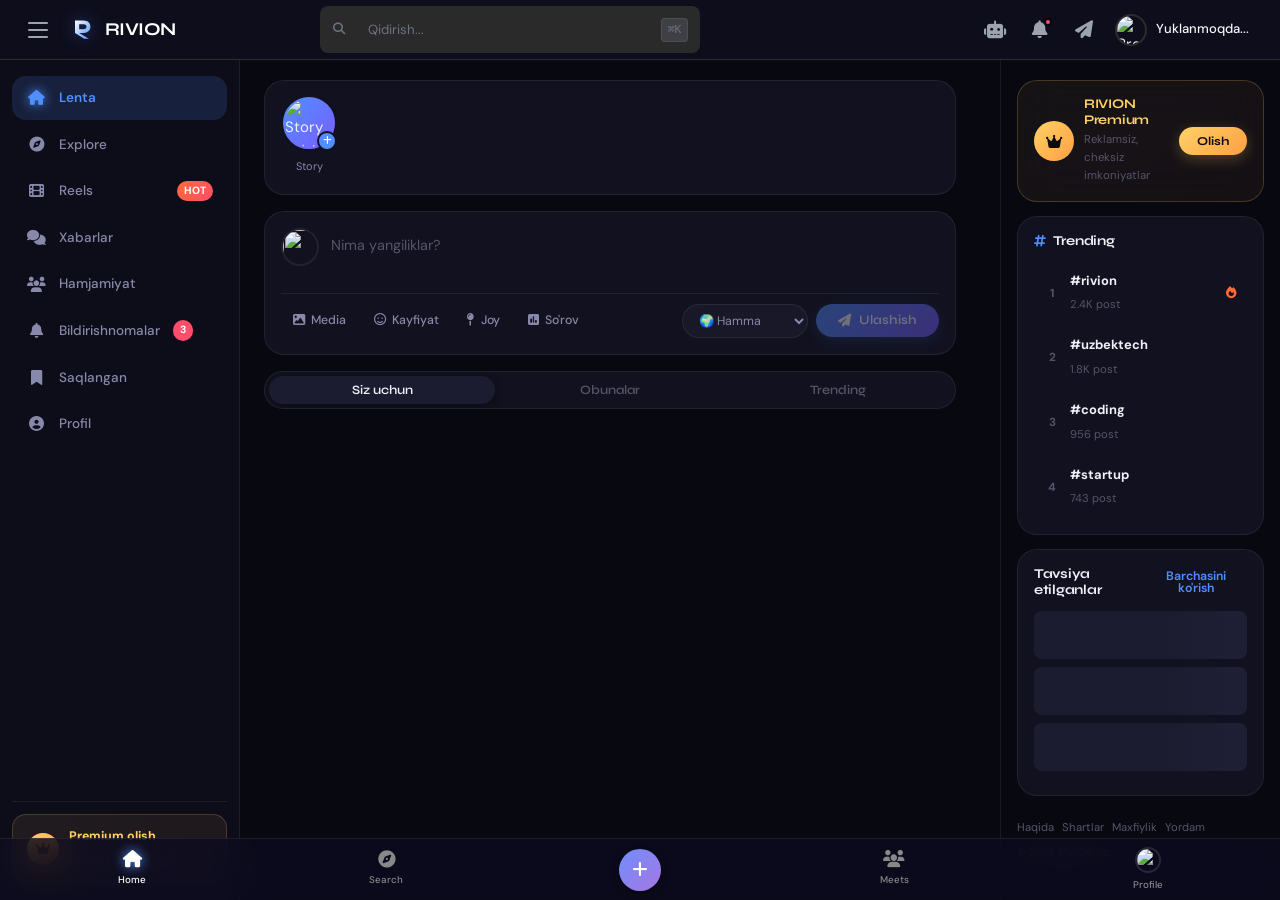
==== commit ccca0b33: "Windows resetdan keyin qayta ulanish" ====
--- a/main.html
+++ b/main.html
@@ -1,645 +1,1444 @@
-<!DOCTYPE html>
-<html lang="uz">
-<head>
-    <meta charset="UTF-8">
-    <meta name="viewport" content="width=device-width, initial-scale=1.0, maximum-scale=5.0">
-    <title>RIVION | O'zbekistondagi Innovatsion Ijtimoiy Tarmoq</title>
-    
-    <meta name="description" content="RIVION - Sarvarbek Rahmonjonov tomonidan yaratilgan, yoshlar uchun xavfsiz va zamonaviy ijtimoiy tarmoq. Dasturlash, muloqot va yangi imkoniyatlar platformasi.">
-    <meta name="keywords" content="RIVION, Sarvarbek Rahmonjonov, ijtimoiy tarmoq, Uzbekistan, dasturlash, networking, xavfsiz muloqot, tech community">
-    <meta name="author" content="Sarvarbek Rahmonjonov">
-    <meta name="theme-color" content="#0f0f0f">
-    
-    <link rel="icon" type="image/svg+xml" href="data:image/svg+xml,%3Csvg xmlns='http://www.w3.org/2000/svg' viewBox='0 0 100 100'%3E%3Cdefs%3E%3ClinearGradient id='xGrad' x1='0%25' y1='0%25' x2='100%25' y2='100%25'%3E%3Cstop offset='0%25' style='stop-color:%23ffffff;stop-opacity:1' /%3E%3Cstop offset='100%25' style='stop-color:%23007bff;stop-opacity:1' /%3E%3C/linearGradient%3E%3C/defs%3E%3Crect width='100' height='100' rx='20' fill='%230f0f0f'/%3E%3Cpath d='M25 20 H55 C72 20 80 30 80 42 C80 54 72 64 55 64 H40 L75 85 H58 L25 64 V20 Z M40 33 V51 H55 C63 51 66 47 66 42 C66 37 63 33 55 33 H40 Z' fill='url(%23xGrad)'/%3E%3Cpath d='M40 33 V51 H43 V33 H40 Z' fill='white' opacity='0.3'/%3E%3C/svg%3E">
-    <link rel="stylesheet" href="https://cdnjs.cloudflare.com/ajax/libs/font-awesome/6.4.0/css/all.min.css">
-
-    
-    <meta property="og:type" content="website">
-    <meta property="og:site_name" content="RIVION">
-    <meta property="og:url" content="https://rivion.vercel.app/">
-    <meta property="og:title" content="RIVION - Muloqotning Yangi Darajasi">
-    <meta property="og:description" content="Sarvarbek Rahmonjonov loyihasi. Xavfsiz muloqot va yangi imkoniyatlar. Hoziroq qo'shiling!">
-    <meta property="og:image" content="https://rivion.vercel.app/og-logo.png">
-
-    <meta name="twitter:card" content="summary_large_image">
-    <meta name="twitter:creator" content="@Sarvarbek_Dev"> <script type="application/ld+json">
-    {
-      "@context": "https://schema.org",
-      "@type": "SoftwareApplication",
-      "name": "RIVION",
-      "operatingSystem": "Web",
-      "applicationCategory": "SocialNetworkingApplication",
-      "description": "Innovative social networking platform for youth in Uzbekistan.",
-      "author": {
-        "@type": "Person",
-        "name": "Sarvarbek Rahmonjonov",
-        "url": "https://rivion.vercel.app/"
-      },
-      "offers": {
-        "@type": "Offer",
-        "price": "0",
-        "priceCurrency": "USD"
-      }
-    }
-    </script>
-
-    <script type="application/ld+json">
-    {
-      "@context": "https://schema.org",
-      "@type": "WebSite",
-      "name": "RIVION",
-      "url": "https://rivion.vercel.app/",
-      "publisher": {
-        "@type": "Person",
-        "name": "Sarvarbek Rahmonjonov"
-      }
-    }
-    </script>
-
-    <link href="https://fonts.googleapis.com/css2?family=Inter:wght@300;400;600;800&display=swap" rel="stylesheet">
-    <link rel="stylesheet" href="main.css">
-</head>
-
-<body class="dark-mode">
-
-    <div id="sideDrawer" class="drawer">
-        <div class="drawer-header">
-            <span class="close-btn" id="closeDrawer">&times;</span>
-            <div class="user-info-mini">
-                <img id="drawerAvatar" src="" alt="User">
-                <h4 id="drawerName">Foydalanuvchi</h4>
-            </div>
-        </div>
-        <div class="drawer-content">
-    <div class="menu-item premium-link" onclick="buyPremium()" style="cursor: pointer;">
-    <svg xmlns="http://www.w3.org/2000/svg" width="20" height="20" viewBox="0 0 24 24" fill="none" stroke="currentColor" stroke-width="2" stroke-linecap="round" stroke-linejoin="round" class="menu-icon sparkle">
-        <path d="m12 3-1.912 5.813a2 2 0 0 1-1.275 1.275L3 12l5.813 1.912a2 2 0 0 1 1.275 1.275L12 21l1.912-5.813a2 2 0 0 1 1.275-1.275L21 12l-5.813-1.912a2 2 0 0 1-1.275-1.275L12 3Z"/>
-    </svg>
-    <span>Premium Olish</span>
-</div>
-    
-    <div class="menu-divider"></div>
-    
-    <div class="menu-item" id="themeToggle">
-        <svg xmlns="http://www.w3.org/2000/svg" width="20" height="20" viewBox="0 0 24 24" fill="none" stroke="currentColor" stroke-width="2" stroke-linecap="round" stroke-linejoin="round" class="menu-icon"><circle cx="12" cy="12" r="4"/><path d="M12 2v2"/><path d="M12 20v2"/><path d="m4.93 4.93 1.41 1.41"/><path d="m17.66 17.66 1.41 1.41"/><path d="M2 12h2"/><path d="M20 12h2"/><path d="m6.34 17.66-1.41 1.41"/><path d="m19.07 4.93-1.41 1.41"/></svg>
-        <span>Rejim: Qora</span>
-    </div>
-    
-    <div class="menu-item" onclick="openMyProfileSettings()" style="cursor: pointer;">
-    <svg xmlns="http://www.w3.org/2000/svg" width="20" height="20" viewBox="0 0 24 24" fill="none" stroke="currentColor" stroke-width="2" stroke-linecap="round" stroke-linejoin="round">
-        <circle cx="12" cy="12" r="3"></circle>
-        <path d="M19.4 15a1.65 1.65 0 0 0 .33 1.82l.06.06a2 2 0 0 1 0 2.83 2 2 0 0 1-2.83 0l-.06-.06a1.65 1.65 0 0 0-1.82-.33 1.65 1.65 0 0 0-1 1.51V21a2 2 0 0 1-2 2 2 2 0 0 1-2-2v-.09A1.65 1.65 0 0 0 9 19.4a1.65 1.65 0 0 0-1.82.33l-.06.06a2 2 0 0 1-2.83 0 2 2 0 0 1 0-2.83l.06-.06a1.65 1.65 0 0 0 .33-1.82 1.65 1.65 0 0 0-1.51-1H3a2 2 0 0 1-2-2 2 2 0 0 1 2-2h.09A1.65 1.65 0 0 0 4.6 9a1.65 1.65 0 0 0-.33-1.82l-.06-.06a2 2 0 0 1 0-2.83 2 2 0 0 1 2.83 0l.06.06a1.65 1.65 0 0 0 1.82.33H9a1.65 1.65 0 0 0 1-1.51V3a2 2 0 0 1 2-2 2 2 0 0 1 2 2v.09a1.65 1.65 0 0 0 1 1.51 1.65 1.65 0 0 0 1.82-.33l.06-.06a2 2 0 0 1 2.83 0 2 2 0 0 1 0 2.83l-.06.06a1.65 1.65 0 0 0-.33 1.82V9a1.65 1.65 0 0 0 1.51 1H21a2 2 0 0 1 2 2 2 2 0 0 1-2 2h-.09a1.65 1.65 0 0 0-1.51 1z"></path>
-    </svg>
-    <span>Sozlamalar</span>
-</div>
-    
-    <div class="menu-item">
-        <svg xmlns="http://www.w3.org/2000/svg" width="20" height="20" viewBox="0 0 24 24" fill="none" stroke="currentColor" stroke-width="2" stroke-linecap="round" stroke-linejoin="round" class="menu-icon"><circle cx="12" cy="12" r="10"/><circle cx="12" cy="12" r="6"/><circle cx="12" cy="12" r="2"/></svg>
-        <span>Qiziqishlar</span>
-    </div>
-    <div class="menu-item" onclick="openReelsSection()">
-    <svg xmlns="http://www.w3.org/2000/svg" width="20" height="20" viewBox="0 0 24 24" fill="none" stroke="currentColor" stroke-width="2" stroke-linecap="round" stroke-linejoin="round" class="menu-icon">
-        <rect x="2" y="2" width="20" height="20" rx="5" ry="5"/>
-        <path d="M10 11l5 3-5 3V11z"/>
-        <line x1="2" y1="9" x2="22" y2="9"/>
-        <line x1="2" y1="15" x2="22" y2="15"/>
-    </svg>
-    <span>Reels</span>
-    </div>
-    <div class="menu-item">
-        <svg xmlns="http://www.w3.org/2000/svg" width="20" height="20" viewBox="0 0 24 24" fill="none" stroke="currentColor" stroke-width="2" stroke-linecap="round" stroke-linejoin="round" class="menu-icon"><circle cx="12" cy="12" r="10"/><path d="M12 16v-4"/><path d="M12 8h.01"/></svg>
-        <span>Ma'lumot</span>
-    </div>
-    
-    <div class="menu-divider"></div>
-    
-    <div class="menu-item logout" id="logoutBtnDrawer">
-        <svg xmlns="http://www.w3.org/2000/svg" width="20" height="20" viewBox="0 0 24 24" fill="none" stroke="currentColor" stroke-width="2" stroke-linecap="round" stroke-linejoin="round" class="menu-icon"><path d="M9 21H5a2 2 0 0 1-2-2V5a2 2 0 0 1 2-2h4"/><polyline points="16 17 21 12 16 7"/><line x1="21" y1="12" x2="9" y2="12"/></svg>
-        <span>Chiqish</span>
-    </div>
-</div>
-    </div>
-
-    <nav class="top-nav">
-        <div class="nav-left">
-            <div id="burgerBtn" class="burger-icon">
-                <span></span><span></span><span></span>
-            </div>
-            <div class="logo">RIVION</div>
-        </div>
-
-        <div class="desktop-nav-center">
-            </div>
-
-        <div class="nav-right">
-            <span id="userNameDisplay" class="u-name">Sarvarbek...</span>
-            <img id="userAvatar" src="" alt="Me" class="top-avatar">
-        </div>
-    </nav>
-
-    <main class="main-layout">
-        
-        <aside class="left-sidebar">
-            <ul class="side-menu">
-        <li class="active" data-section="home">
-            <svg viewBox="0 0 24 24" width="20" height="20" fill="none" stroke="currentColor" stroke-width="2"><path d="M3 9l9-7 9 7v11a2 2 0 0 1-2 2H5a2 2 0 0 1-2-2z"></path></svg>
-            <span>Asosiy Lenta</span>
-        </li>
-        <li data-section="search">
-            <svg viewBox="0 0 24 24" width="20" height="20" fill="none" stroke="currentColor" stroke-width="2"><circle cx="11" cy="11" r="8"></circle><line x1="21" y1="21" x2="16.65" y2="16.65"></line></svg>
-            <span>Qidiruv</span>
-        </li>
-        <li data-section="meetings">
-            <svg viewBox="0 0 24 24" width="20" height="20" fill="none" stroke="currentColor" stroke-width="2"><rect x="3" y="4" width="18" height="18" rx="2" ry="2"></rect><line x1="16" y1="2" x2="16" y2="6"></line><line x1="8" y1="2" x2="8" y2="6"></line><line x1="3" y1="10" x2="21" y2="10"></line></svg>
-            <span>Meetings</span>
-        </li>
-        <li data-section="chat" onclick="showSection('chat')">
-            <svg viewBox="0 0 24 24" width="20" height="20" fill="none" stroke="currentColor" stroke-width="2" stroke-linecap="round" stroke-linejoin="round">
-                <path d="M21 15a2 2 0 0 1-2 2H7l-4 4V5a2 2 0 0 1 2-2h14a2 2 0 0 1 2 2z"></path>
-            </svg>
-            <span>Chat</span>
-        </li>
-        <li data-section="notifications">
-            <svg viewBox="0 0 24 24" width="20" height="20" fill="none" stroke="currentColor" stroke-width="2"><path d="M18 8A6 6 0 0 0 6 8c0 7-3 9-3 9h18s-3-2-3-9"></path><path d="M13.73 21a2 2 0 0 1-3.46 0"></path></svg>
-            <span>Notifications</span>
-            <span class="badge">3</span>
-        </li>
-        <li data-section="profile">
-            <svg viewBox="0 0 24 24" width="20" height="20" fill="none" stroke="currentColor" stroke-width="2"><path d="M20 21v-2a4 4 0 0 0-4-4H8a4 4 0 0 0-4 4v2"></path><circle cx="12" cy="7" r="4"></circle></svg>
-            <span>Profil</span>
-        </li>
-             </ul>
-        </aside>
-
-        <section class="feed-area">
-            
-            <div id="home-section" class="content-section active">
-                <div class="post-box">
-                    <div class="post-input-wrapper">
-                        <img id="inputAvatar" src="" alt="" class="mini-avatar">
-                        <textarea id="postText" placeholder="Nima yangiliklar?"></textarea>
-                    </div>
-                    <div class="post-actions">
-    <div class="left-actions">
-        <input type="file" id="imageInput" accept="image/*" hidden>
-        <button class="btn-icon" onclick="document.getElementById('imageInput').click()">
-            <i class="fa-regular fa-image"></i> </button>
-        <button class="btn-icon">
-            <i class="fa-regular fa-face-smile"></i> </button>
-    </div>
-    
-    <button id="postBtn" class="btn-send">
-        <span>Ulashish</span>
-        <i class="fa-solid fa-paper-plane"></i> </button>
-</div>
-                </div>
-                <div id="postsList" class="posts-container">
-                    </div>
-            </div>
-
-          <div id="search-section" class="content-section">
-    <div class="widget-card glass">
-        <h3>Qidiruv</h3>
-        <div class="search-wrapper">
-            <input type="text" id="userSearchInput" placeholder="Ism yoki @username orqali qidirish..." class="search-input" oninput="searchUsers(this.value)">
-            <i class="fas fa-search search-icon"></i>
-        </div>
-        <div id="search-results" class="suggest-list"></div>
-    </div>
-
-    <div class="all-users-container">
-        <h4 class="section-title">Top foydalanuvchilar</h4>
-        <div id="all-users-grid" class="users-grid">
-             </div>
-    </div>
-</div>
-<div id="reels-section" class="content-section" style="display: none;">
-    <div class="reels-grid-header">
-        <h4>Reels 🔥</h4>
-        <button class="add-reel-btn" onclick="openAddReelModal()">
-            <i class="fas fa-plus"></i> Qo'shish
-        </button>
-    </div>
-
-    <div id="reels-grid" class="reels-grid-layout">
-        </div>
-</div>
-
-<div id="add-reel-modal" class="modal-overlay" style="display: none;">
-    <div class="reel-modal-card glass">
-        <div class="modal-header">
-            <h3>Yangi Reels yaratish</h3>
-            <button class="close-dot" onclick="closeAddReelModal()">×</button>
-        </div>
-        
-        <div class="modal-body">
-            <div class="file-drop-area" id="drop-area">
-                <div id="upload-placeholder">
-                    <i class="fas fa-cloud-upload-alt"></i>
-                    <p>Videoni shu yerga tashlang yoki tanlang</p>
-                    <label for="reel-file-input" class="select-file-btn">Faylni tanlang</label>
-                </div>
-                <div id="video-preview-container" style="display: none;">
-                    <video id="reel-preview" muted loop></video>
-                    <button class="change-video-btn" onclick="document.getElementById('reel-file-input').click()">O'zgartirish</button>
-                </div>
-                <input type="file" id="reel-file-input" accept="video/*" onchange="handleReelFile(event)" hidden>
-            </div>
-
-            <div id="upload-progress-container" style="display: none; margin-top: 15px;">
-                <div class="progress-bar">
-                    <div id="upload-progress-fill" style="width: 0%;"></div>
-                </div>
-                <p id="progress-text">0% yuklandi...</p>
-            </div>
-
-            <div class="caption-container">
-                <label>Video tavsifi:</label>
-                <textarea id="reel-caption" placeholder="Ajoyib narsa yozing..."></textarea>
-            </div>
-        </div>
-
-        <div class="modal-footer">
-            <button onclick="closeAddReelModal()" class="btn-secondary">Bekor qilish</button>
-            <button id="share-btn" onclick="shareReel()" class="btn-primary">Ulashing</button>
-        </div>
-    </div>
-</div>
-
-<div id="video-viewer-modal" class="modal-overlay" style="display: none;">
-    <div class="mobile-insta-wrap">
-        <video id="full-screen-video" loop autoplay playsinline webkit-playsinline onclick="togglePlayPause()"></video>
-        <div class="insta-ui-container">
-            <button class="back-btn" onclick="closeVideoViewer()">
-                <i class="fas fa-arrow-left">✕</i>
-             </button>
-            <div id="viewer-sidebar-actions" class="insta-sidebar"></div>
-             <div id="viewer-bottom-info" class="insta-bottom-info"></div>
-        </div>
-    </div>
-</div>
-
-<div id="user-profile-modal" class="modal">
-    <div class="modal-content profile-card glass">
-        <span class="close-modal" onclick="closeProfileModal()">&times;</span>
-        <div class="profile-header-main">
-            <img id="p-modal-img" src="" class="large-avatar">
-            <h2 id="p-modal-name">Ism Familiya</h2>
-            <p id="p-modal-username" class="text-secondary">@username</p>
-        </div>
-     </div>
-</div>
-
-           <div id="chat-section" class="content-section">
-    <div class="insta-chat-container">
-        
-        <div id="chat-inbox-view" class="chat-view active">
-            <div class="chat-header-main">
-                <h3>Xabarlar</h3>
-                <div class="search-bar-wrapper">
-                    <i class="fas fa-search"></i>
-                    <input type="text" id="searchContact" placeholder="Qidirish...">
-                </div>
-            </div>
-
-            <div class="inbox-list-wrapper">
-                <div id="contactsList" class="inbox-list" style="display: none;"></div>
-                
-                <div id="recent-chats-list" class="inbox-list"></div>
-            </div>
-        </div>
-
-        <div id="active-chat-window" class="chat-window" style="display: none;">
-            <div class="active-chat-header">
-                <div class="header-left">
-                    <button onclick="backToInbox()" class="back-btn">
-                        <i class="fas fa-arrow-left">←</i>
-                    </button>
-                    
-                    <div class="user-meta" onclick="viewUserProfile()">
-                        <div class="avatar-wrapper">
-                            <img id="main-chat-user-img" src="assets/default-avatar.png">
-                            <span class="online-badge"></span>
-                        </div>
-                        <div class="text-info">
-                            <span id="main-chat-user-name">Foydalanuvchi</span>
-                            <span class="status-text">online</span>
-                        </div>
-                    </div>
-                </div>
-                <div class="header-right">
-                    <button class="header-icon-btn info-btn"><i class="fas fa-info-circle"></i></button>
-                </div>
-            </div>
-
-            <div id="main-chat-messages" class="messages-display">
-                </div>
-
-            <div class="active-chat-footer">
-                <div class="chat-input-container">
-                    <button class="icon-btn camera-btn"><i class="fas fa-camera"></i></button>
-                    <div class="input-wrapper">
-                        <input type="text" id="mainChatInput" placeholder="Xabar yozing..." autocomplete="off">
-                    </div>
-                    <button id="sendBtn" class="send-icon-btn" onclick="sendMainChatMessage()">
-                        <i class="fab fa-telegram-plane">→</i>
-                    </button>
-                </div>
-            </div>
-        </div> </div> </div> 
-
-
- 
-           <div id="meetings-section" class="content-section">
-    <div class="widget-card">
-        <button onclick="openDiscoveryModal()" class="primary-btn pulse-btn">O'zim haqimda post joylash</button>
-    </div>
-
-    <div id="discoveryModal" class="modal">
-    <div class="modal-content premium-box glass">
-        <div class="modal-header">
-            <h3> Yangi post joylash</h3>
-            <button class="close-modal-btn" onclick="closeDiscoveryModal()">&times;</button>
-        </div>
-        
-        <div class="post-upload-container">
-            <div class="image-drop-zone-premium" onclick="document.getElementById('discoveryFile').click()">
-                <img id="discoveryPreview" src="" style="display:none; width:100%; border-radius:12px;">
-                <div id="uploadPlaceholder">
-                    <div class="upload-icon-circle">
-                        <svg width="30" height="30" viewBox="0 0 24 24" fill="none" stroke="currentColor" stroke-width="2">
-                            <rect width="18" height="18" x="3" y="3" rx="2" ry="2"/><circle cx="9" cy="9" r="2"/><path d="m21 15-3.086-3.086a2 2 0 0 0-2.828 0L6 21"/>
-                        </svg>
-                    </div>
-                    <p>Rasm tanlash</p>
-                </div>
-            </div>
-            <input type="file" id="discoveryFile" hidden onchange="previewDiscoveryImage(event)">
-            
-            <div class="input-wrapper">
-                <textarea id="discoveryBio" placeholder="O'zingiz va maqsadingiz haqida yozing..."></textarea>
-            </div>
-            
-            <button onclick="uploadDiscoveryPost()" id="publishBtn" class="publish-btn-premium">E'lonni joylash</button>
-        </div>
-    </div>
-</div>
-
-    <div id="discovery-feed" class="discovery-list">
-        </div>
-</div>
-
-            <div id="notifications-section" class="content-section">
-    <div class="widget-card">
-        <h3>Bildirishnomalar</h3>
-        <div id="notifications-list">
-            <p class="empty-msg">Yangi bildirishnomalar mavjud emas.</p>
-        </div>
-    </div>
-</div>
- <div id="profile-section" class="content-section"> 
-    <div class="widget-card no-padding">
-        <div class="profile-header-ui">
-            <div class="profile-banner">
-                <div class="banner-overlay"></div>
-            </div>
-            <div class="profile-avatar-area">
-                <img id="user-profile-img" src="assets/default-avatar.png" alt="Profile">
-                <label for="profile-upload" class="change-img-btn">
-                    <svg viewBox="0 0 24 24" width="16" height="16" fill="white"><path d="M23 19a2 2 0 0 1-2 2H3a2 2 0 0 1-2-2V8a2 2 0 0 1 2-2h4l2-3h6l2 3h4a2 2 0 0 1 2 2z"></path><circle cx="12" cy="13" r="4"></circle></svg>
-                </label>
-                <input type="file" id="profile-upload" hidden accept="image/*">
-            </div>
-        </div>
-
-        <div class="profile-details-ui">
-    <div class="main-info">
-        <h2 id="user-profile-name">Foydalanuvchi <i id="gender-icon" class=""></i></h2>
-        <span id="user-profile-handle" class="username-tag">@username</span>
-    </div>
-
-    <p id="user-profile-bio" class="bio-text">Hali ma'lumot kiritilmagan</p>
-    
-    <div class="profile-extra-details">
-        <div class="detail-item">
-            <i class="fas fa-birthday-cake"></i>
-            <span id="user-display-age">-- yosh</span>
-        </div>
-        <div class="detail-item">
-            <i class="fas fa-map-marker-alt"></i>
-            <span id="user-display-city">Shahar kiritilmagan</span>
-        </div>
-        <div class="detail-item">
-            <i class="fas fa-briefcase"></i>
-            <span id="user-display-study">O'qish yoki Ish joyi</span>
-        </div>
-    </div>
-
-    <div class="professional-grid">
-        <div class="prof-card">
-            <div class="card-icon"><i class="fas fa-bullseye"></i></div>
-            <div class="card-content">
-                <label>Maqsad va Orzular</label>
-                <p id="user-display-goals">Katta maqsadlar sari yo'lda...</p>
-            </div>
-        </div>
-
-        <div class="prof-card">
-            <div class="card-icon"><i class="fas fa-star"></i></div>
-            <div class="card-content">
-                <label>Qiziqishlar</label>
-                <p id="user-display-interests">Coding, Design, Art</p>
-            </div>
-        </div>
-
-        <div class="prof-card full-width">
-            <div class="card-icon"><i class="fas fa-plane-departure"></i></div>
-            <div class="card-content">
-                <label>Sayohatlar</label>
-                <p id="user-display-travel">Yangi ufqlarni zabt etishni yoqtiradi</p>
-            </div>
-        </div>
-    </div>
-
-<div class="profile-stats-ui">
-    <div class="stat-box">
-        <strong id="post-count">0</strong><span>Postlar</span>
-    </div>
-
-    <div class="stat-box" onclick="showConnections('followers')" style="cursor: pointer;">
-        <strong id="followers-count">0</strong><span>Obunachilar</span>
-    </div>
-
-    <div class="stat-box" onclick="showConnections('following')" style="cursor: pointer;">
-        <strong id="following-count">0</strong><span>Obunalar</span>
-    </div>
-</div>
-
-    <div class="profile-actions">
-        <button class="edit-profile-btn-full" onclick="openMyProfileModal()">
-            <i class="fas fa-pencil-alt"></i> Profilni mukammallashtirish
-        </button>
-    </div>
-</div>
-
-    <div class="widget-card" style="margin-top: 15px;">
-        <div class="section-header">
-            <h3><i class="fas fa-th-large"></i> Mening postlarim</h3>
-        </div>
-        <div id="my-posts-list" class="posts-grid-container">
-            <p class="empty-msg">Siz hali post joylamagansiz.</p>
-        </div>
-    </div>
-</div>
-        </section>
-
-        <aside class="right-widgets">
-            <div class="widget-card premium-card">
-                <h4>RIVION Premium</h4>
-                <p>Imkoniyatlarni kengaytiring!</p>
-                <button class="btn-premium">O'tish</button>
-            </div>
-            <div class="widget-card">
-                <h4>Tavsiyalar</h4>
-                <div class="suggest-list">Hozircha bo'sh...</div>
-            </div>
-        </aside>
-
-    </main>
-
-     <div id="connection-modal" class="modal" style="display:none;">
-    <div class="modal-content">
-        <span class="close-btn" 
-      onclick="document.getElementById('connection-modal').style.display='none'" 
-      style="cursor: pointer; font-size: 30px;">&times;</span>
-        <h3 id="modal-title">Ro'yxat</h3>
-        <div id="users-list">
-            </div>
-     </div>
-     </div>
-
-
-    <div class="mobile-bottom-nav">
-    <div class="m-nav-item active" data-section="home">
-        <svg viewBox="0 0 24 24" width="24" height="24" fill="none" stroke="currentColor" stroke-width="2"><path d="M3 9l9-7 9 7v11a2 2 0 0 1-2 2H5a2 2 0 0 1-2-2z"></path></svg>
-        <span>Home</span>
-    </div>
-    
-    <div class="m-nav-item" data-section="search">
-        <svg viewBox="0 0 24 24" width="24" height="24" fill="none" stroke="currentColor" stroke-width="2"><circle cx="11" cy="11" r="8"></circle><line x1="21" y1="21" x2="16.65" y2="16.65"></line></svg>
-        <span>Search</span>
-    </div>
-    
-    <div class="m-nav-item" data-section="meetings">
-        <svg viewBox="0 0 24 24" width="24" height="24" fill="none" stroke="currentColor" stroke-width="2"><rect x="3" y="4" width="18" height="18" rx="2" ry="2"></rect><line x1="16" y1="2" x2="16" y2="6"></line><line x1="8" y1="2" x2="8" y2="6"></line><line x1="3" y1="10" x2="21" y2="10"></line></svg>
-        <span>Meet</span>
-    </div>
-    
-    <div class="m-nav-item" data-section="chat" onclick="showSection('chat')">
-        <svg viewBox="0 0 24 24" width="24" height="24" fill="none" stroke="currentColor" stroke-width="2" stroke-linecap="round" stroke-linejoin="round">
-            <path d="M21 15a2 2 0 0 1-2 2H7l-4 4V5a2 2 0 0 1 2-2h14a2 2 0 0 1 2 2z"></path>
-        </svg>
-        <span>Chat</span>
-    </div>
-
-    <div class="m-nav-item" data-section="notifications" style="position: relative;">
-        <svg viewBox="0 0 24 24" width="24" height="24" fill="none" stroke="currentColor" stroke-width="2">
-            <path d="M18 8A6 6 0 0 0 6 8c0 7-3 9-3 9h18s-3-2-3-9"></path>
-            <path d="M13.73 21a2 2 0 0 1-3.46 0"></path>
-        </svg>
-        <span>Alerts</span>
-        <div id="notification-badge" style="display: none; position: absolute; top: 5px; right: 25%; width: 8px; height: 8px; background-color: #ff4b4b; border-radius: 50%; border: 2px solid #000; z-index: 10;"></div>
-    </div>
-
-    <div class="m-nav-item" data-section="profile">
-        <svg viewBox="0 0 24 24" width="24" height="24" fill="none" stroke="currentColor" stroke-width="2">
-            <path d="M20 21v-2a4 4 0 0 0-4-4H8a4 4 0 0 0-4 4v2"></path>
-            <circle cx="12" cy="7" r="4"></circle>
-        </svg>
-        <span>Profile</span>
-    </div>
-</div>
-
-    <div id="my-profile-edit-modal" class="modal">
-    <div class="modal-content profile-edit-card">
-        <div class="modal-header">
-            <h3><i class="fas fa-rocket"></i> RIVION: Shaxsiy Dunyongiz</h3>
-            <span class="close-modal" onclick="closeMyProfileModal()">&times;</span>
-        </div>
-        
-        <div class="edit-scroll-container">
-            <div class="field-section-title">Asosiy</div>
-            
-            <div class="field-group">
-                <label><i class="fas fa-at"></i> Username</label>
-                <input type="text" id="edit-username" placeholder="sarvar" oninput="checkUsernameAvailability(this.value)">
-                <small id="username-status"></small>
-            </div>
-
-            <div class="field-group">
-                <label><i class="fas fa-id-card"></i> Ism Familiya</label>
-                <input type="text" id="edit-display-name" placeholder="Sarvarbek Rahmonjonov">
-            </div>
-
-            <div class="field-row">
-                <div class="field-group">
-                    <label><i class="fas fa-calendar-day"></i> Tug'ilgan sana</label>
-                    <input type="date" id="edit-birthdate" onchange="updateAgeDisplay(this.value)">
-                </div>
-                <div class="field-group">
-                    <label><i class="fas fa-venus-mars"></i> Jins</label>
-                    <select id="edit-gender">
-                        <option value="male">Erkak</option>
-                        <option value="female">Ayol</option>
-                    </select>
-                </div>
-            </div>
-
-            <div class="field-section-title">Hayot yo'li</div>
-
-            <div class="field-group">
-                <label><i class="fas fa-map-marker-alt"></i> Shahar / Yashash joyi</label>
-                <input type="text" id="edit-city" placeholder="Tashkent, Uzbekistan">
-            </div>
-
-            <div class="field-group">
-                <label><i class="fas fa-university"></i> O'qish yoki ish joyi</label>
-                <input type="text" id="edit-study" placeholder="TATU talabasi yoki Lead Developer">
-            </div>
-
-            <div class="field-section-title">Dunyoqarash va Orzular</div>
-
-            <div class="field-group">
-                <label><i class="fas fa-quote-left"></i> Bio (O'zingiz haqingizda)</label>
-                <textarea id="edit-bio" rows="2" placeholder="O'zingizni bir gap bilan tariflang..."></textarea>
-            </div>
-
-            <div class="field-group">
-                <label><i class="fas fa-lightbulb"></i> Kelajakdagi maqsad va orzular</label>
-                <textarea id="edit-goals" rows="2" placeholder="Masalan: Google-da ishlash yoki dunyoni o'zgartirish..."></textarea>
-            </div>
-
-            <div class="field-group">
-                <label><i class="fas fa-star"></i> Qiziqishlar (Hobbi)</label>
-                <input type="text" id="edit-interests" placeholder="Coding, Chess, Traveling, Music...">
-            </div>
-
-            <div class="field-group">
-                <label><i class="fas fa-plane"></i> Sayohat (Bo'lgan yoki borishni xohlagan joyingiz)</label>
-                <input type="text" id="edit-travel" placeholder="Dubay, Shveytsariya, Samarqand...">
-            </div>
-        </div>
-
-        <div class="modal-footer">
-            <button onclick="saveProfileChanges()" class="btn-save-full" id="saveProfileBtn">
-                <i class="fas fa-check-circle"></i> Dunyoni yangilash
-            </button>
-        </div>
-    </div>
-</div>
-
-<script src="https://cdn.jsdelivr.net/npm/@supabase/supabase-js@2"></script>
-
-    <script type="module" src="main.js"></script>
-</body>
+<!DOCTYPE html>
+<html lang="uz" data-theme="dark">
+<head>
+    <meta charset="UTF-8">
+    <meta name="viewport" content="width=device-width, initial-scale=1.0, maximum-scale=5.0">
+    <title>RIVION | Ijtimoiy Tarmoq</title>
+    
+    <meta name="description" content="RIVION - Sarvarbek Rahmonjonov tomonidan yaratilgan, yoshlar uchun xavfsiz va zamonaviy ijtimoiy tarmoq.">
+    <meta name="keywords" content="RIVION, Sarvarbek Rahmonjonov, ijtimoiy tarmoq, Uzbekistan, dasturlash, networking">
+    <meta name="author" content="Sarvarbek Rahmonjonov">
+    <meta name="theme-color" content="#0a0a0f">
+
+    <!-- Favicon -->
+    <link rel="icon" type="image/svg+xml" href="data:image/svg+xml,%3Csvg xmlns='http://www.w3.org/2000/svg' viewBox='0 0 100 100'%3E%3Cdefs%3E%3ClinearGradient id='g' x1='0%25' y1='0%25' x2='100%25' y2='100%25'%3E%3Cstop offset='0%25' style='stop-color:%23fff'/%3E%3Cstop offset='100%25' style='stop-color:%234f8fff'/%3E%3C/linearGradient%3E%3C/defs%3E%3Crect width='100' height='100' rx='22' fill='%230a0a0f'/%3E%3Cpath d='M25 20 H55 C72 20 80 30 80 42 C80 54 72 64 55 64 H40 L75 85 H58 L25 64 V20 Z M40 33 V51 H55 C63 51 66 47 66 42 C66 37 63 33 55 33 H40 Z' fill='url(%23g)'/%3E%3C/svg%3E">
+
+    <!-- Fonts: Syne (display) + DM Sans (body) -->
+    <link rel="preconnect" href="https://fonts.googleapis.com">
+    <link rel="preconnect" href="https://fonts.gstatic.com" crossorigin>
+    <link href="https://fonts.googleapis.com/css2?family=Syne:wght@400;600;700;800&family=DM+Sans:ital,opsz,wght@0,9..40,300;0,9..40,400;0,9..40,500;0,9..40,600;1,9..40,300&display=swap" rel="stylesheet">
+    <link rel="stylesheet" href="https://cdnjs.cloudflare.com/ajax/libs/font-awesome/6.5.0/css/all.min.css">
+
+    <!-- OG -->
+    <meta property="og:type" content="website">
+    <meta property="og:site_name" content="RIVION">
+    <meta property="og:url" content="https://rivion.vercel.app/">
+    <meta property="og:title" content="RIVION — Muloqotning Yangi Darajasi">
+    <meta property="og:description" content="Sarvarbek Rahmonjonov loyihasi. Xavfsiz muloqot va yangi imkoniyatlar.">
+    <meta property="og:image" content="https://rivion.vercel.app/og-logo.png">
+    <meta name="twitter:card" content="summary_large_image">
+    <meta name="twitter:creator" content="@Sarvarbek_Dev">
+
+    <!-- Structured Data -->
+    <script type="application/ld+json">{"@context":"https://schema.org","@type":"SoftwareApplication","name":"RIVION","operatingSystem":"Web","applicationCategory":"SocialNetworkingApplication","author":{"@type":"Person","name":"Sarvarbek Rahmonjonov"},"offers":{"@type":"Offer","price":"0","priceCurrency":"USD"}}</script>
+    <!-- Manifest ulanishi -->
+   <link rel="manifest" href="manifest.json">
+
+    <link rel="stylesheet" href="main.css">
+</head>
+
+<body class="dark-mode">
+
+<!-- ========================================
+     SIDE DRAWER (Mobile Menu)
+     ======================================== -->
+<div id="sideDrawer" class="drawer">
+    <div class="drawer-header">
+        <button class="close-btn" id="closeDrawer" aria-label="Yopish">
+            <i class="fas fa-times"></i>
+        </button>
+        <div class="user-info-mini">
+            <div class="drawer-avatar-wrap">
+                <img id="drawerAvatar" src="assets/default-avatar.png" alt="User">
+                <span class="online-dot"></span>
+            </div>
+            <div>
+                <h4 id="drawerName">Foydalanuvchi</h4>
+                <span id="drawerHandle" class="drawer-handle">@username</span>
+            </div>
+        </div>
+    </div>
+
+    <div class="drawer-content">
+
+        <div class="drawer-section-label">Asosiy</div>
+
+        <div class="menu-item premium-link" onclick="buyPremium()">
+            <span class="menu-icon-wrap premium-glow">
+                <i class="fas fa-sparkles"></i>
+            </span>
+            <span>RIVION Premium</span>
+            <span class="menu-badge new">NEW</span>
+        </div>
+
+        <div class="menu-item" onclick="openBookmarks()">
+            <span class="menu-icon-wrap">
+                <i class="fas fa-bookmark"></i>
+            </span>
+            <span>Saqlangan</span>
+        </div>
+
+        <div class="menu-item" onclick="openAnalytics()">
+            <span class="menu-icon-wrap">
+                <i class="fas fa-chart-line"></i>
+            </span>
+            <span>Tahlil & Statistika</span>
+        </div>
+
+        <div class="drawer-section-label">Sozlamalar</div>
+
+        <div class="menu-item" id="themeToggle">
+            <span class="menu-icon-wrap">
+                <i class="fas fa-moon" id="themeIcon"></i>
+            </span>
+            <span id="themeLabel">Rejim: Qora</span>
+            <div class="theme-toggle-switch">
+                <div class="toggle-thumb"></div>
+            </div>
+        </div>
+
+        <div class="menu-item" onclick="openMyProfileSettings()">
+            <span class="menu-icon-wrap">
+                <i class="fas fa-sliders-h"></i>
+            </span>
+            <span>Sozlamalar</span>
+        </div>
+
+        <div class="menu-item" onclick="openInterests()">
+            <span class="menu-icon-wrap">
+                <i class="fas fa-heart"></i>
+            </span>
+            <span>Qiziqishlar</span>
+        </div>
+
+        <div class="menu-item" onclick="openReelsSection()">
+            <span class="menu-icon-wrap">
+                <i class="fas fa-film"></i>
+            </span>
+            <span>Reels</span>
+        </div>
+
+        <div class="menu-item" onclick="openInfo()">
+            <span class="menu-icon-wrap">
+                <i class="fas fa-info-circle"></i>
+            </span>
+            <span>RIVION haqida</span>
+        </div>
+
+        <div class="menu-divider"></div>
+
+        <div class="menu-item danger" id="logoutBtnDrawer">
+            <span class="menu-icon-wrap">
+                <i class="fas fa-sign-out-alt"></i>
+            </span>
+            <span>Chiqish</span>
+        </div>
+
+    </div>
+</div>
+<div id="drawerOverlay" class="drawer-overlay" onclick="closeDrawer()"></div>
+
+
+<!-- ========================================
+     TOP NAVIGATION
+     ======================================== -->
+<nav class="top-nav" role="navigation" aria-label="Asosiy navigatsiya">
+    <div class="nav-inner">
+        <div class="nav-left">
+            <button id="burgerBtn" class="burger-icon" aria-label="Menyu" aria-expanded="false">
+                <span></span><span></span><span></span>
+            </button>
+            <a class="logo" href="#" aria-label="RIVION bosh sahifa">
+                <svg class="logo-icon" viewBox="0 0 100 100" width="28" height="28">
+                    <defs>
+                        <linearGradient id="logoGrad" x1="0%" y1="0%" x2="100%" y2="100%">
+                            <stop offset="0%" style="stop-color:#ffffff"/>
+                            <stop offset="100%" style="stop-color:#4f8fff"/>
+                        </linearGradient>
+                    </defs>
+                    <path d="M25 20 H55 C72 20 80 30 80 42 C80 54 72 64 55 64 H40 L75 85 H58 L25 64 V20 Z M40 33 V51 H55 C63 51 66 47 66 42 C66 37 63 33 55 33 H40 Z" fill="url(#logoGrad)"/>
+                </svg>
+                <span>RIVION</span>
+            </a>
+        </div>
+
+        <!-- Desktop Search Bar -->
+        <div class="nav-center">
+            <div class="nav-search-wrap">
+                <i class="fas fa-search nav-search-icon"></i>
+                <input type="text" class="nav-search-input" placeholder="Qidirish..." id="globalSearchInput" autocomplete="off">
+                <kbd class="search-kbd">⌘K</kbd>
+            </div>
+        </div>
+
+        <div class="nav-right">
+            <!-- FalsebirdAI Link -->
+            <a href="https://falsebird-ai.vercel.app" target="_blank" class="nav-icon-btn ai-link-btn" aria-label="FalsebirdAI">
+            <i class="fas fa-robot"></i> <!-- AI belgisi uchun robot ikonkasi -->
+            </a>
+
+            <!-- Notification Bell -->
+            <button class="nav-icon-btn" id="navNotifBtn" aria-label="Bildirishnomalar" onclick="showSection('notifications')">
+                <i class="fas fa-bell"></i>
+                <span class="notif-dot" id="navNotifDot"></span>
+            </button>
+
+            <!-- Messages -->
+            <button class="nav-icon-btn" aria-label="Xabarlar" onclick="showSection('chat')">
+                <i class="fas fa-paper-plane"></i>
+                <span class="msg-dot" id="navMsgDot" style="display:none;"></span>
+            </button>
+
+            <!-- User Avatar Dropdown -->
+            <div class="nav-user" id="navUserMenu">
+                <img id="userAvatar" src="assets/default-avatar.png" alt="Profil" class="top-avatar">
+                <div class="nav-user-info">
+                    <span id="userNameDisplay" class="u-name">Yuklanmoqda...</span>
+                </div>
+            </div>
+        </div>
+    </div>
+</nav>
+
+
+<!-- ========================================
+     MAIN LAYOUT
+     ======================================== -->
+<main class="main-layout" role="main">
+
+    <!-- LEFT SIDEBAR -->
+    <aside class="left-sidebar" role="complementary" aria-label="Yon menyu">
+        <div class="sidebar-inner">
+            <ul class="side-menu" role="menubar">
+                <li class="active" data-section="home" role="menuitem" tabindex="0" aria-current="page">
+                    <i class="fas fa-home"></i>
+                    <span>Lenta</span>
+                </li>
+                <li data-section="explore" role="menuitem" tabindex="0">
+                    <i class="fas fa-compass"></i>
+                    <span>Explore</span>
+                </li>
+                <li data-section="reels" role="menuitem" tabindex="0">
+                    <i class="fas fa-film"></i>
+                    <span>Reels</span>
+                    <span class="sidebar-badge hot">HOT</span>
+                </li>
+                <li data-section="chat" onclick="showSection('chat')" role="menuitem" tabindex="0">
+                    <i class="fas fa-comments"></i>
+                    <span>Xabarlar</span>
+                    <span class="sidebar-badge" id="chatBadge" style="display:none;"></span>
+                </li>
+                <li data-section="meetings" role="menuitem" tabindex="0">
+                    <i class="fas fa-users"></i>
+                    <span>Hamjamiyat</span>
+                </li>
+                <li data-section="notifications" role="menuitem" tabindex="0">
+                    <i class="fas fa-bell"></i>
+                    <span>Bildirishnomalar</span>
+                    <span class="badge" id="sidebarNotifBadge">3</span>
+                </li>
+                <li data-section="bookmarks" role="menuitem" tabindex="0">
+                    <i class="fas fa-bookmark"></i>
+                    <span>Saqlangan</span>
+                </li>
+                <li data-section="profile" role="menuitem" tabindex="0">
+                    <i class="fas fa-user-circle"></i>
+                    <span>Profil</span>
+                </li>
+            </ul>
+
+            <div class="sidebar-footer">
+                <div class="sidebar-premium-cta" onclick="buyPremium()">
+                    <div class="premium-cta-icon"><i class="fas fa-crown"></i></div>
+                    <div class="premium-cta-text">
+                        <strong>Premium olish</strong>
+                        <span>Chegsiz imkoniyatlar</span>
+                    </div>
+                    <i class="fas fa-chevron-right"></i>
+                </div>
+            </div>
+        </div>
+    </aside>
+
+
+    <!-- ======================================
+         FEED / CONTENT AREA
+         ====================================== -->
+    <section class="feed-area" role="region" aria-label="Asosiy kontent">
+
+        <!-- =====================
+             HOME (LENTA)
+             ===================== -->
+        <div id="home-section" class="content-section active">
+
+            <!-- Stories Row -->
+            <div class="stories-container" id="storiesContainer">
+                <div class="stories-scroll">
+                    <!-- Add Story -->
+                    <div class="story-item add-story" onclick="openAddStory()">
+                        <div class="story-avatar-wrap">
+                            <img id="storyMyAvatar" src="assets/default-avatar.png" alt="Story qo'shish">
+                            <div class="story-add-btn"><i class="fas fa-plus"></i></div>
+                        </div>
+                        <span>Story</span>
+                    </div>
+                    <!-- Stories injected via JS in #storiesContainer -->
+                </div>
+            </div>
+
+            <!-- Post Composer -->
+            <div class="post-box glass-card">
+                <div class="post-input-wrapper">
+                    <img id="inputAvatar" src="assets/default-avatar.png" alt="" class="mini-avatar">
+                    <div class="textarea-wrap">
+                        <textarea id="postText" placeholder="Nima yangiliklar?" rows="1" maxlength="2000"></textarea>
+                        <div class="post-meta-tags" id="postMetaTags"></div>
+                    </div>
+                </div>
+
+                <!-- Media Preview -->
+                <div class="media-preview-area" id="mediaPreviewArea" style="display:none;">
+                    <img id="mediaPreviewImg" src="" alt="Preview" style="display:none;">
+                    <button class="remove-media-btn" onclick="removePostMedia()" aria-label="Rasmni o'chirish">
+                        <i class="fas fa-times"></i>
+                    </button>
+                </div>
+
+                <!-- Post Location & Feeling -->
+                <div class="post-context-row" id="postContextRow" style="display:none;">
+                    <span id="postLocationTag" class="context-tag" style="display:none;"></span>
+                    <span id="postFeelingTag" class="context-tag" style="display:none;"></span>
+                </div>
+
+                <!-- Post Actions -->
+                <div class="post-actions">
+                    <div class="left-actions">
+                        <input type="file" id="imageInput" accept="image/*,video/*" hidden>
+                        <button class="action-pill" onclick="document.getElementById('imageInput').click()" title="Rasm/Video">
+                            <i class="fas fa-image"></i>
+                            <span>Media</span>
+                        </button>
+                        <button class="action-pill" onclick="openEmojiPicker()" title="Emoji">
+                            <i class="far fa-face-smile"></i>
+                            <span>Kayfiyat</span>
+                        </button>
+                        <button class="action-pill" onclick="openLocationPicker()" title="Joylashuv">
+                            <i class="fas fa-map-pin"></i>
+                            <span>Joy</span>
+                        </button>
+                        <button class="action-pill poll-btn" onclick="openPollCreator()" title="So'rovnoma">
+                            <i class="fas fa-poll"></i>
+                            <span>So'rov</span>
+                        </button>
+                    </div>
+                    <div class="post-right-actions">
+                        <select class="privacy-select" id="postPrivacy" title="Kim ko'ra oladi">
+                            <option value="public">🌍 Hamma</option>
+                            <option value="friends">👥 Do'stlar</option>
+                            <option value="private">🔒 Faqat men</option>
+                        </select>
+                        <button id="postBtn" class="btn-send" disabled>
+                            <i class="fas fa-paper-plane"></i>
+                            <span>Ulashish</span>
+                        </button>
+                    </div>
+                </div>
+
+                <!-- Emoji Picker Popup -->
+                <div class="emoji-picker-popup" id="emojiPickerPopup" style="display:none;">
+                    <div class="emoji-grid">
+                        <span onclick="selectFeeling('😊 Xursand')">😊</span>
+                        <span onclick="selectFeeling('🎉 Shod')">🎉</span>
+                        <span onclick="selectFeeling('💪 Kuchli')">💪</span>
+                        <span onclick="selectFeeling('😔 G\'amgin')">😔</span>
+                        <span onclick="selectFeeling('🔥 Olovli')">🔥</span>
+                        <span onclick="selectFeeling('❤️ Muhabbat')">❤️</span>
+                        <span onclick="selectFeeling('🤔 O\'ylash')">🤔</span>
+                        <span onclick="selectFeeling('😂 Kulgili')">😂</span>
+                        <span onclick="selectFeeling('🎮 O\'yin')">🎮</span>
+                        <span onclick="selectFeeling('🎵 Musiqa')">🎵</span>
+                        <span onclick="selectFeeling('☕ Qahva')">☕</span>
+                        <span onclick="selectFeeling('✈️ Sayohat')">✈️</span>
+                    </div>
+                </div>
+
+                <!-- Poll Creator -->
+                <div class="poll-creator" id="pollCreator" style="display:none;">
+                    <div class="poll-header">
+                        <i class="fas fa-poll"></i> So'rovnoma yaratish
+                        <button onclick="closePollCreator()" class="close-pill"><i class="fas fa-times"></i></button>
+                    </div>
+                    <input type="text" class="poll-option-input" id="pollOpt1" placeholder="1-variant...">
+                    <input type="text" class="poll-option-input" id="pollOpt2" placeholder="2-variant...">
+                    <input type="text" class="poll-option-input" id="pollOpt3" placeholder="3-variant (ixtiyoriy)...">
+                    <div class="poll-duration">
+                        <i class="fas fa-clock"></i>
+                        <select id="pollDuration">
+                            <option value="1">1 kun</option>
+                            <option value="3" selected>3 kun</option>
+                            <option value="7">7 kun</option>
+                        </select>
+                    </div>
+                </div>
+
+            </div>
+
+            <!-- Feed Tabs -->
+            <div class="feed-tabs">
+                <button class="feed-tab active" data-feed="forYou">Siz uchun</button>
+                <button class="feed-tab" data-feed="following">Obunalar</button>
+                <button class="feed-tab" data-feed="trending">Trending</button>
+            </div>
+
+            <!-- Posts List -->
+            <div id="postsList" class="posts-container" role="feed" aria-label="Postlar lentasi"></div>
+
+        </div><!-- /home-section -->
+
+
+        <!-- =====================
+             EXPLORE
+             ===================== -->
+        <div id="explore-section" class="content-section">
+            <div class="explore-header">
+                <h2>Explore</h2>
+                <div class="explore-search-wrap">
+                    <i class="fas fa-search"></i>
+                    <input type="text" id="exploreSearch" placeholder="Mavzular, odamlar, hashtaglar..." class="explore-search-input" oninput="searchExplore(this.value)">
+                </div>
+            </div>
+
+            <!-- Filter Chips -->
+            <div class="filter-chips">
+                <button class="chip active" data-filter="all">Barchasi</button>
+                <button class="chip" data-filter="people">Odamlar</button>
+                <button class="chip" data-filter="posts">Postlar</button>
+                <button class="chip" data-filter="tags">Hashtaglar</button>
+                <button class="chip" data-filter="tech">Tech</button>
+                <button class="chip" data-filter="music">Musiqa</button>
+            </div>
+
+            <!-- Trending Topics -->
+            <div class="trending-topics glass-card">
+                <div class="section-head">
+                    <h3><i class="fas fa-fire"></i> Trending</h3>
+                    <button class="see-all-btn" onclick="loadMoreTrending()">Barchasi</button>
+                </div>
+                <div id="trendingList" class="trending-list"></div>
+            </div>
+
+            <!-- Top Users -->
+            <div class="top-users-section">
+                <div class="section-head">
+                    <h3><i class="fas fa-user-friends"></i> Tavsiya etilganlar</h3>
+                </div>
+                <div id="all-users-grid" class="users-grid"></div>
+            </div>
+        </div><!-- /explore-section -->
+
+
+        <!-- =====================
+             REELS
+             ===================== -->
+        <div id="reels-section" class="content-section">
+            <div class="reels-page-header">
+                <h2><i class="fas fa-film"></i> Reels</h2>
+                <button class="create-reel-btn" onclick="openAddReelModal()">
+                    <i class="fas fa-plus"></i> Yaratish
+                </button>
+            </div>
+            <div id="reels-grid" class="reels-grid-layout"></div>
+        </div>
+
+        <!-- Add Reel Modal -->
+        <div id="add-reel-modal" class="modal-overlay" style="display:none;" role="dialog" aria-modal="true">
+            <div class="reel-modal-card glass-card">
+                <div class="modal-header">
+                    <h3>Yangi Reel</h3>
+                    <button class="close-dot" onclick="closeAddReelModal()" aria-label="Yopish">
+                        <i class="fas fa-times"></i>
+                    </button>
+                </div>
+                <div class="modal-body">
+                    <div class="file-drop-area" id="drop-area">
+                        <div id="upload-placeholder">
+                            <div class="upload-icon-wrap">
+                                <i class="fas fa-cloud-upload-alt"></i>
+                            </div>
+                            <p>Videoni bu yerga tashlang</p>
+                            <p class="upload-hint">MP4, MOV, max 100MB</p>
+                            <label for="reel-file-input" class="select-file-btn">Fayl tanlash</label>
+                        </div>
+                        <div id="video-preview-container" style="display:none;">
+                            <video id="reel-preview" muted loop playsinline></video>
+                            <button class="change-video-btn" onclick="document.getElementById('reel-file-input').click()">
+                                <i class="fas fa-sync-alt"></i> Almashtirish
+                            </button>
+                        </div>
+                        <input type="file" id="reel-file-input" accept="video/*" onchange="handleReelFile(event)" hidden>
+                    </div>
+
+                    <div id="upload-progress-container" style="display:none;">
+                        <div class="progress-bar">
+                            <div id="upload-progress-fill"></div>
+                        </div>
+                        <p id="progress-text">0% yuklandi...</p>
+                    </div>
+
+                    <div class="caption-container">
+                        <label>Tavsif</label>
+                        <textarea id="reel-caption" placeholder="Reels haqida yozing... #hashtag @mention" rows="3" maxlength="300"></textarea>
+                        <div class="char-count"><span id="reelCaptionCount">0</span>/300</div>
+                    </div>
+
+                    <div class="reel-options">
+                        <label class="toggle-row">
+                            <span>Sharhlarni yoqish</span>
+                            <div class="toggle-switch active" data-option="comments">
+                                <div class="toggle-knob"></div>
+                            </div>
+                        </label>
+                        <label class="toggle-row">
+                            <span>Duet qilishga ruxsat</span>
+                            <div class="toggle-switch" data-option="duet">
+                                <div class="toggle-knob"></div>
+                            </div>
+                        </label>
+                    </div>
+                </div>
+                <div class="modal-footer">
+                    <button onclick="closeAddReelModal()" class="btn-secondary">Bekor</button>
+                    <button id="share-btn" onclick="shareReel()" class="btn-primary">
+                        <i class="fas fa-paper-plane"></i> Ulashish
+                    </button>
+                </div>
+            </div>
+        </div>
+
+        <!-- Video Viewer Modal -->
+        <div id="video-viewer-modal" class="modal-overlay fullscreen-modal" style="display:none;" role="dialog" aria-modal="true">
+            <div class="mobile-insta-wrap">
+                <video id="full-screen-video" loop autoplay playsinline webkit-playsinline onclick="togglePlayPause()"></video>
+
+                <!-- Top Controls -->
+                <div class="reel-top-controls">
+                    <button class="reel-back-btn" onclick="closeVideoViewer()">
+                        <i class="fas fa-arrow-left"></i>
+                    </button>
+                    <span class="reel-label">Reels</span>
+                    <button class="reel-more-btn">
+                        <i class="fas fa-ellipsis-h"></i>
+                    </button>
+                </div>
+
+                <!-- Bottom Info + Sidebar Actions -->
+                <div id="viewer-sidebar-actions" class="insta-sidebar"></div>
+                <div id="viewer-bottom-info" class="insta-bottom-info"></div>
+
+                <!-- Progress Bar -->
+                <div class="video-progress-bar">
+                    <div class="video-progress-fill" id="videoProgressFill"></div>
+                </div>
+            </div>
+        </div>
+
+
+        <!-- =====================
+             CHAT
+             ===================== -->
+        <div id="chat-section" class="content-section">
+            <div class="insta-chat-container">
+
+                <!-- Inbox View -->
+                <div id="chat-inbox-view" class="chat-view active">
+                    <div class="chat-header-main">
+                        <h2>Xabarlar</h2>
+                        <button class="icon-btn" onclick="openNewChat()" title="Yangi xabar">
+                            <i class="fas fa-edit"></i>
+                        </button>
+                    </div>
+
+                    <!-- Chat Search -->
+                    <div class="chat-search-wrapper">
+                        <i class="fas fa-search"></i>
+                        <input type="text" id="searchContact" placeholder="Suhbatlarni qidirish..." autocomplete="off">
+                    </div>
+
+                    <!-- Online Friends (Story-style) -->
+                    <div class="online-friends-row" id="onlineFriendsRow">
+                        <div class="online-friends-scroll" id="onlineFriendsScroll"></div>
+                    </div>
+
+                    <!-- Recent Chats -->
+                    <div class="inbox-section-label">So'nggi suhbatlar</div>
+                    <div id="contactsList" class="inbox-list" style="display:none;"></div>
+                    <div id="recent-chats-list" class="inbox-list"></div>
+                </div>
+
+                <!-- Active Chat Window -->
+                <div id="active-chat-window" class="chat-window" style="display:none;" role="region" aria-label="Suhbat oynasi">
+                    <div class="active-chat-header">
+                        <div class="header-left">
+                            <button onclick="backToInbox()" class="back-btn" aria-label="Orqaga">
+                                <i class="fas fa-arrow-left"></i>
+                            </button>
+                            <div class="user-meta" onclick="viewUserProfile()" role="button" tabindex="0">
+                                <div class="avatar-wrapper">
+                                    <img id="main-chat-user-img" src="assets/default-avatar.png" alt="User">
+                                    <span class="online-badge" id="chatOnlineBadge"></span>
+                                </div>
+                                <div class="text-info">
+                                    <span id="main-chat-user-name" class="chat-user-name">Foydalanuvchi</span>
+                                    <span class="status-text" id="chatStatusText">online</span>
+                                </div>
+                            </div>
+                        </div>
+                        <div class="header-right">
+                            <button class="header-icon-btn" onclick="startVoiceCall()" title="Ovozli qo'ng'iroq">
+                                <i class="fas fa-phone"></i>
+                            </button>
+                            <button class="header-icon-btn" onclick="startVideoCall()" title="Video qo'ng'iroq">
+                                <i class="fas fa-video"></i>
+                            </button>
+                            <button class="header-icon-btn" onclick="openChatInfo()" title="Ma'lumot">
+                                <i class="fas fa-info-circle"></i>
+                            </button>
+                        </div>
+                    </div>
+
+                    <!-- Messages Display -->
+                    <div id="main-chat-messages" class="messages-display" role="log" aria-live="polite"></div>
+
+                    <!-- Typing Indicator -->
+                    <div class="typing-indicator" id="typingIndicator" style="display:none;">
+                        <span></span><span></span><span></span>
+                    </div>
+
+                    <!-- Chat Input -->
+                    <div class="active-chat-footer">
+                        <div class="chat-input-container">
+                            <button class="icon-btn" onclick="openChatAttach()" title="Fayl yuklash">
+                                <i class="fas fa-paperclip"></i>
+                            </button>
+                            <button class="icon-btn" onclick="openChatCamera()" title="Kamera">
+                                <i class="fas fa-camera"></i>
+                            </button>
+                            <div class="input-wrapper">
+                                <input type="text" id="mainChatInput" placeholder="Xabar..." autocomplete="off" maxlength="2000">
+                                <button class="emoji-btn" onclick="toggleChatEmoji()" title="Emoji">
+                                    <i class="far fa-face-smile"></i>
+                                </button>
+                            </div>
+                            <button id="sendBtn" class="send-icon-btn" onclick="sendMainChatMessage()" aria-label="Yuborish">
+                                <i class="fas fa-paper-plane"></i>
+                            </button>
+                        </div>
+                    </div>
+                </div><!-- /active-chat-window -->
+
+            </div>
+        </div><!-- /chat-section -->
+
+
+        <!-- =====================
+             HAMJAMIYAT (Meetings)
+             ===================== -->
+        <div id="meetings-section" class="content-section">
+            <div class="community-header">
+                <h2>Hamjamiyat</h2>
+                <button onclick="openDiscoveryModal()" class="create-post-btn">
+                    <i class="fas fa-plus"></i> Post qo'yish
+                </button>
+            </div>
+
+            <!-- Community Tabs -->
+            <div class="feed-tabs">
+                <button class="feed-tab active" data-comm="discover">Tanishuv</button>
+                <button class="feed-tab" data-comm="groups">Guruhlar</button>
+                <button class="feed-tab" data-comm="events">Tadbirlar</button>
+            </div>
+
+            <!-- Discovery Modal -->
+            <div id="discoveryModal" class="modal-overlay" style="display:none;" role="dialog" aria-modal="true">
+                <div class="reel-modal-card glass-card">
+                    <div class="modal-header">
+                        <h3>Yangi e'lon</h3>
+                        <button class="close-dot" onclick="closeDiscoveryModal()"><i class="fas fa-times"></i></button>
+                    </div>
+                    <div class="modal-body">
+                        <div class="image-drop-zone-premium" onclick="document.getElementById('discoveryFile').click()">
+                            <img id="discoveryPreview" src="" style="display:none; width:100%; border-radius:12px;">
+                            <div id="uploadPlaceholder">
+                                <i class="fas fa-image"></i>
+                                <p>Rasm tanlash <span>(ixtiyoriy)</span></p>
+                            </div>
+                        </div>
+                        <input type="file" id="discoveryFile" hidden accept="image/*" onchange="previewDiscoveryImage(event)">
+                        <textarea id="discoveryBio" placeholder="O'zingiz haqingizda, maqsadingiz, qiziqishlaringiz..." rows="4" maxlength="500"></textarea>
+
+                        <div class="discovery-tags">
+                            <div class="tag-label">Kategoriya tanlang:</div>
+                            <div class="tag-group">
+                                <span class="disc-tag" data-tag="tech">💻 Tech</span>
+                                <span class="disc-tag" data-tag="design">🎨 Design</span>
+                                <span class="disc-tag" data-tag="business">💼 Biznes</span>
+                                <span class="disc-tag" data-tag="music">🎵 Musiqa</span>
+                                <span class="disc-tag" data-tag="sport">⚽ Sport</span>
+                                <span class="disc-tag" data-tag="other">✨ Boshqa</span>
+                            </div>
+                        </div>
+                    </div>
+                    <div class="modal-footer">
+                        <button onclick="closeDiscoveryModal()" class="btn-secondary">Bekor</button>
+                        <button onclick="uploadDiscoveryPost()" id="publishBtn" class="btn-primary">
+                            <i class="fas fa-rocket"></i> E'lonlash
+                        </button>
+                    </div>
+                </div>
+            </div>
+
+            <div id="discovery-feed" class="discovery-list"></div>
+        </div><!-- /meetings-section -->
+
+
+        <!-- =====================
+             NOTIFICATIONS
+             ===================== -->
+        <div id="notifications-section" class="content-section">
+            <div class="notif-header">
+                <h2>Bildirishnomalar</h2>
+                <button class="text-btn" onclick="markAllNotifRead()">Barchasini o'qildi deb belgilash</button>
+            </div>
+
+            <!-- Notif Filter -->
+            <div class="notif-tabs">
+                <button class="notif-tab active" data-notif="all">Barchasi</button>
+                <button class="notif-tab" data-notif="likes">Like</button>
+                <button class="notif-tab" data-notif="comments">Sharhlar</button>
+                <button class="notif-tab" data-notif="follows">Obunalar</button>
+                <button class="notif-tab" data-notif="mentions">Eslatmalar</button>
+            </div>
+
+            <div id="notifications-list" class="notif-list">
+                <div class="empty-state">
+                    <div class="empty-icon"><i class="fas fa-bell-slash"></i></div>
+                    <p>Yangi bildirishnomalar yo'q</p>
+                </div>
+            </div>
+        </div><!-- /notifications-section -->
+
+
+        <!-- =====================
+             BOOKMARKS
+             ===================== -->
+        <div id="bookmarks-section" class="content-section">
+            <div class="section-header-row">
+                <h2>Saqlangan</h2>
+                <button class="icon-btn" onclick="manageCollections()" title="To'plamlar">
+                    <i class="fas fa-folder-plus"></i>
+                </button>
+            </div>
+
+            <!-- Collections -->
+            <div class="collections-row" id="collectionsRow">
+                <div class="collection-chip active" data-coll="all">Barchasi</div>
+                <div class="collection-chip" data-coll="tech">Tech</div>
+                <div class="collection-chip" data-coll="design">Design</div>
+                <div class="collection-chip add-coll" onclick="addCollection()">
+                    <i class="fas fa-plus"></i>
+                </div>
+            </div>
+
+            <div id="bookmarks-list" class="posts-container">
+                <div class="empty-state">
+                    <div class="empty-icon"><i class="fas fa-bookmark"></i></div>
+                    <p>Saqlanganlar hali yo'q</p>
+                    <span>Postlarni saqlash uchun bookmark belgisini bosing</span>
+                </div>
+            </div>
+        </div><!-- /bookmarks-section -->
+
+
+        <!-- =====================
+             PROFILE
+             ===================== -->
+        <div id="profile-section" class="content-section">
+
+            <!-- Profile Cover & Avatar -->
+            <div class="profile-hero glass-card">
+                <div class="profile-cover" id="profileCover">
+                    <label for="cover-upload" class="cover-edit-btn" title="Muqovani o'zgartirish">
+                        <i class="fas fa-camera"></i>
+                    </label>
+                    <input type="file" id="cover-upload" hidden accept="image/*">
+                    <div class="cover-gradient-overlay"></div>
+                </div>
+
+                <div class="profile-identity-row">
+                    <div class="profile-avatar-area">
+                        <img id="user-profile-img" src="assets/default-avatar.png" alt="Profil rasmi" class="profile-large-avatar">
+                        <label for="profile-upload" class="avatar-edit-btn" title="Rasmni o'zgartirish">
+                            <i class="fas fa-camera"></i>
+                        </label>
+                        <input type="file" id="profile-upload" hidden accept="image/*">
+                        <div class="online-ring" id="profileOnlineRing"></div>
+                    </div>
+
+                    <div class="profile-identity-info">
+                        <div class="name-row">
+                            <h1 id="user-profile-name">Foydalanuvchi</h1>
+                            <i id="gender-icon" class="gender-icon"></i>
+                            <span id="verifiedBadge" class="verified-badge" style="display:none;" title="Tasdiqlangan">
+                                <i class="fas fa-check-circle"></i>
+                            </span>
+                            <span id="premiumBadge" class="premium-badge" style="display:none;" title="Premium">
+                                <i class="fas fa-crown"></i>
+                            </span>
+                        </div>
+                        <span id="user-profile-handle" class="username-tag">@username</span>
+                        <p id="user-profile-bio" class="bio-text">Hali bio kiritilmagan...</p>
+                    </div>
+
+                    <div class="profile-actions-top">
+                        <button class="edit-profile-btn" onclick="openMyProfileModal()">
+                            <i class="fas fa-pen"></i> Tahrirlash
+                        </button>
+                        <button class="share-profile-btn" onclick="shareProfile()">
+                            <i class="fas fa-share-nodes"></i>
+                        </button>
+                    </div>
+                </div>
+
+                <div class="profile-stats-container">
+                    <div class="stat-item clickable" onclick="showConnections('followers')">
+        <strong id="followers-count">0</strong>
+        <span>Obunachilar</span>
+    </div>
+    <div class="stat-divider"></div>
+    <div class="stat-item clickable" onclick="showConnections('following')">
+        <strong id="following-count">0</strong>
+        <span>Obunalar</span>
+    </div>
+    <div class="stat-item">
+        <strong id="profilePostCount">0</strong>
+        <span>Postlar</span>
+    </div>
+    <div class="stat-divider"></div>
+    <div class="stat-divider"></div>
+    <div class="stat-item">
+        <strong id="total-likes-count">0</strong>
+        <span>Like oldi</span>
+    </div>
+    </div>
+
+                <!-- Profile Details -->
+                <div class="profile-detail-chips">
+                    <span class="detail-chip" id="profileAgeChip" style="display:none;">
+                        <i class="fas fa-birthday-cake"></i>
+                        <span id="user-display-age">-- yosh</span>
+                    </span>
+                    <span class="detail-chip" id="profileCityChip" style="display:none;">
+                        <i class="fas fa-map-marker-alt"></i>
+                        <span id="user-display-city">Shahar</span>
+                    </span>
+                    <span class="detail-chip" id="profileStudyChip" style="display:none;">
+                        <i class="fas fa-briefcase"></i>
+                        <span id="user-display-study">Ish/O'qish</span>
+                    </span>
+                </div>
+
+            </div><!-- /profile-hero -->
+
+            <!-- Story Highlights -->
+            <div class="highlights-section glass-card">
+                <div class="highlights-row" id="highlightsRow">
+                    <div class="highlight-item add-highlight" onclick="addHighlight()">
+                        <div class="highlight-circle">
+                            <i class="fas fa-plus"></i>
+                        </div>
+                        <span>Yangi</span>
+                    </div>
+                </div>
+            </div>
+
+            <!-- Profile Extra Info Cards -->
+            <div class="profile-cards-grid">
+                <div class="prof-card glass-card">
+                    <div class="card-icon-wrap">
+                        <i class="fas fa-bullseye"></i>
+                    </div>
+                    <div class="card-body">
+                        <label>Maqsad & Orzular</label>
+                        <p id="user-display-goals">Katta maqsadlar sari yo'lda...</p>
+                    </div>
+                </div>
+                <div class="prof-card glass-card">
+                    <div class="card-icon-wrap">
+                        <i class="fas fa-star"></i>
+                    </div>
+                    <div class="card-body">
+                        <label>Qiziqishlar</label>
+                        <p id="user-display-interests">Coding, Design, Art</p>
+                    </div>
+                </div>
+                <div class="prof-card glass-card full-span">
+                    <div class="card-icon-wrap">
+                        <i class="fas fa-plane"></i>
+                    </div>
+                    <div class="card-body">
+                        <label>Sayohatlar</label>
+                        <p id="user-display-travel">Yangi ufqlarni zabt etishni yoqtiradi</p>
+                    </div>
+                </div>
+            </div>
+
+            <!-- Profile Post Tabs -->
+<div class="profile-post-tabs">
+    <button class="profile-tab" data-ptab="media" title="Rasmlar va videolar">
+        <i class="fas fa-image"></i>
+        <span></span>
+    </button>
+    <button class="profile-tab" data-ptab="thoughts" title="Faqat matnli fikrlar">
+        <i class="fas fa-pen-nib"></i>
+        <span></span>
+    </button>
+    <button class="profile-tab" data-ptab="reels" title="Videolar">
+        <i class="fas fa-film"></i>
+        <span></span>
+    </button>
+    <button class="profile-tab" data-ptab="tagged" title="Belgilanganlar">
+        <i class="fas fa-user-tag"></i>
+        <span></span>
+    </button>
+</div>
+
+            <!-- Posts Grid -->
+            <div id="my-posts-list" class="posts-grid-container">
+                <div class="empty-state">
+                    <div class="empty-icon"><i class="fas fa-camera-retro"></i></div>
+                    <p>Hali post joylangmagan</p>
+                    <button class="btn-primary small" onclick="showSection('home')">
+                        <i class="fas fa-plus"></i> Birinchi postni joylashtiring
+                    </button>
+                </div>
+            </div>
+
+        </div><!-- /profile-section -->
+
+    </section><!-- /feed-area -->
+
+
+    <!-- RIGHT WIDGETS SIDEBAR -->
+    <aside class="right-widgets" role="complementary" aria-label="Widget panel">
+
+        <!-- Premium Card -->
+        <div class="widget-card premium-card glass-card" onclick="buyPremium()">
+            <div class="premium-icon-wrap">
+                <i class="fas fa-crown"></i>
+            </div>
+            <div class="premium-text">
+                <h4>RIVION Premium</h4>
+                <p>Reklamsiz, cheksiz imkoniyatlar</p>
+            </div>
+            <button class="btn-premium">Olish</button>
+        </div>
+
+        <!-- Trending Tags -->
+        <div class="widget-card glass-card">
+            <div class="widget-header">
+                <h4><i class="fas fa-hashtag"></i> Trending</h4>
+            </div>
+            <div id="widgetTrending" class="widget-trending-list">
+                <div class="trending-tag-item" onclick="searchByTag('rivion')">
+                    <span class="tag-rank">1</span>
+                    <div class="tag-info">
+                        <strong>#rivion</strong>
+                        <span>2.4K post</span>
+                    </div>
+                    <i class="fas fa-fire trending-fire"></i>
+                </div>
+                <div class="trending-tag-item" onclick="searchByTag('uzbektech')">
+                    <span class="tag-rank">2</span>
+                    <div class="tag-info">
+                        <strong>#uzbektech</strong>
+                        <span>1.8K post</span>
+                    </div>
+                </div>
+                <div class="trending-tag-item" onclick="searchByTag('coding')">
+                    <span class="tag-rank">3</span>
+                    <div class="tag-info">
+                        <strong>#coding</strong>
+                        <span>956 post</span>
+                    </div>
+                </div>
+                <div class="trending-tag-item" onclick="searchByTag('startup')">
+                    <span class="tag-rank">4</span>
+                    <div class="tag-info">
+                        <strong>#startup</strong>
+                        <span>743 post</span>
+                    </div>
+                </div>
+            </div>
+        </div>
+
+        <!-- Suggested Users -->
+        <div class="widget-card glass-card">
+            <div class="widget-header">
+                <h4>Tavsiya etilganlar</h4>
+                <button class="text-btn" onclick="showSection('explore')">Barchasini ko'rish</button>
+            </div>
+            <div class="suggest-list" id="widgetSuggest">
+                <div class="suggest-skeleton"></div>
+                <div class="suggest-skeleton"></div>
+                <div class="suggest-skeleton"></div>
+            </div>
+        </div>
+
+        <!-- Mini Footer -->
+        <div class="widget-footer">
+            <div class="footer-links">
+                <a href="#" onclick="openInfo()">Haqida</a>
+                <a href="#">Shartlar</a>
+                <a href="#">Maxfiylik</a>
+                <a href="#">Yordam</a>
+            </div>
+            <p class="footer-copy">© 2026 RIVION Inc.</p>
+        </div>
+
+    </aside>
+
+</main><!-- /main-layout -->
+
+
+<!-- ========================================
+     MOBILE BOTTOM NAVIGATION
+     ======================================== -->
+<nav class="mobile-bottom-nav" role="navigation" aria-label="Mobil navigatsiya">
+    <!-- 1-bo'lim -->
+    <div class="m-nav-item active" data-section="home">
+        <i class="fas fa-home"></i>
+        <span>Home</span>
+    </div>
+
+    <!-- 2-bo'lim -->
+    <div class="m-nav-item" data-section="explore">
+        <i class="fas fa-compass"></i>
+        <span>Search</span>
+    </div>
+
+ 
+    <!-- MARKAZIY TUGMA -->
+    <div class="m-nav-item create-btn-mob" onclick="openQuickCreate()">
+        <div class="create-circle">
+            <i class="fas fa-plus"></i>
+        </div>
+    </div>
+
+    <!-- 4-bo'lim -->
+    <div class="m-nav-item" data-section="meetings">
+        <i class="fas fa-users"></i>
+        <span>Meets</span>
+    </div>
+
+
+
+    <!-- 6-bo'lim -->
+    <div class="m-nav-item" data-section="profile">
+        <img id="mobileProfileAvatar" src="assets/default-avatar.png" alt="Profil" class="mob-nav-avatar">
+        <span>Profile</span>
+    </div>
+</nav>
+
+
+<!-- ========================================
+     MODALS
+     ======================================== -->
+
+<!-- User Profile Modal (Other Users) -->
+<div id="user-profile-modal" class="modal-overlay" style="display:none;" role="dialog" aria-modal="true">
+    <div class="user-profile-card glass-card">
+        <button class="close-modal-x" onclick="closeProfileModal()"><i class="fas fa-times"></i></button>
+        <div class="up-cover"></div>
+        <div class="up-body">
+            <img id="p-modal-img" src="assets/default-avatar.png" class="up-avatar" alt="User">
+            <div class="up-info">
+                <h2 id="p-modal-name">Ism</h2>
+                <span id="p-modal-username" class="username-tag">@username</span>
+                <p id="p-modal-bio" class="bio-text"></p>
+            </div>
+            <div class="up-stats">
+                <div class="up-stat"><strong id="p-modal-posts">0</strong><span>Post</span></div>
+                <div class="up-stat"><strong id="p-modal-followers">0</strong><span>Obunachi</span></div>
+                <div class="up-stat"><strong id="p-modal-following">0</strong><span>Obuna</span></div>
+            </div>
+            <div class="up-actions">
+                <button class="btn-primary" id="p-modal-follow-btn">
+                    <i class="fas fa-user-plus"></i> Obuna bo'lish
+                </button>
+                <button class="btn-secondary" id="p-modal-msg-btn">
+                    <i class="fas fa-paper-plane"></i> Xabar
+                </button>
+            </div>
+        </div>
+    </div>
+</div>
+
+<!-- Connections Modal -->
+<div id="connection-modal" class="modal-overlay" style="display:none;" role="dialog" aria-modal="true">
+    <div class="modal-box glass-card">
+        <div class="modal-box-header">
+            <h3 id="modal-title">Ro'yxat</h3>
+            <button onclick="document.getElementById('connection-modal').style.display='none'" class="close-modal-x">
+                <i class="fas fa-times"></i>
+            </button>
+        </div>
+        <div id="users-list" class="users-modal-list"></div>
+    </div>
+</div>
+
+<!-- Story Viewer Modal -->
+<div id="story-viewer-modal" class="modal-overlay fullscreen-modal" style="display:none;" role="dialog" aria-modal="true">
+    <div class="story-viewer-wrap">
+        <div class="story-progress-bars" id="storyProgressBars"></div>
+        <div class="story-header-info">
+            <img id="storyViewerAvatar" src="" alt="">
+            <div>
+                <strong id="storyViewerName"></strong>
+                <span id="storyViewerTime"></span>
+            </div>
+            <button onclick="closeStoryViewer()" class="story-close-btn"><i class="fas fa-times"></i></button>
+        </div>
+        <div id="storyViewerContent" class="story-content-area"></div>
+        <div class="story-nav-left" onclick="prevStory()"></div>
+        <div class="story-nav-right" onclick="nextStory()"></div>
+        <div class="story-reply-bar">
+            <input type="text" id="storyReplyInput" placeholder="Javob yozing...">
+            <button onclick="sendStoryReply()"><i class="fas fa-paper-plane"></i></button>
+        </div>
+    </div>
+</div>
+
+<!-- Add Story Modal -->
+<div id="add-story-modal" class="modal-overlay" style="display:none;" role="dialog" aria-modal="true">
+    <div class="reel-modal-card glass-card">
+        <div class="modal-header">
+            <h3>Story yaratish</h3>
+            <button class="close-dot" onclick="closeAddStory()"><i class="fas fa-times"></i></button>
+        </div>
+        <div class="modal-body">
+            <div class="story-type-tabs">
+                <button class="story-type active" data-type="photo"><i class="fas fa-image"></i> Rasm</button>
+                <button class="story-type" data-type="text"><i class="fas fa-font"></i> Matn</button>
+                <button class="story-type" data-type="video"><i class="fas fa-video"></i> Video</button>
+            </div>
+            <div id="storyPhotoArea">
+                <div class="file-drop-area" onclick="document.getElementById('storyFileInput').click()">
+                    <div class="upload-icon-wrap"><i class="fas fa-image"></i></div>
+                    <p>Story uchun rasm tanlang</p>
+                    <input type="file" id="storyFileInput" hidden accept="image/*,video/*">
+                </div>
+                <div id="storyPreviewWrap" style="display:none;"></div>
+            </div>
+            <div id="storyTextArea" style="display:none;">
+                <div class="story-text-editor">
+                    <textarea id="storyTextContent" placeholder="Matn kiriting..." maxlength="250"></textarea>
+                    <div class="story-bg-colors">
+                        <span class="story-bg-color active" style="background:#1a1a2e;" data-bg="#1a1a2e"></span>
+                        <span class="story-bg-color" style="background:#16213e;" data-bg="#16213e"></span>
+                        <span class="story-bg-color" style="background:linear-gradient(135deg,#667eea,#764ba2)" data-bg="linear-gradient(135deg,#667eea,#764ba2)"></span>
+                        <span class="story-bg-color" style="background:linear-gradient(135deg,#f093fb,#f5576c)" data-bg="linear-gradient(135deg,#f093fb,#f5576c)"></span>
+                        <span class="story-bg-color" style="background:linear-gradient(135deg,#4facfe,#00f2fe)" data-bg="linear-gradient(135deg,#4facfe,#00f2fe)"></span>
+                    </div>
+                </div>
+            </div>
+        </div>
+        <div class="modal-footer">
+            <button onclick="closeAddStory()" class="btn-secondary">Bekor</button>
+            <button onclick="publishStory()" class="btn-primary">
+                <i class="fas fa-paper-plane"></i> Ulashish
+            </button>
+        </div>
+    </div>
+</div>
+
+<!-- Profile Edit Modal -->
+<div id="my-profile-edit-modal" class="modal-overlay" role="dialog" aria-modal="true" style="display:none;">
+    <div class="profile-edit-modal glass-card">
+        <div class="modal-header">
+            <h3><i class="fas fa-user-edit"></i> Profilni tahrirlash</h3>
+            <button class="close-dot" onclick="closeMyProfileModal()"><i class="fas fa-times"></i></button>
+        </div>
+
+        <div class="edit-scroll-container">
+
+            <div class="edit-section-title">Asosiy ma'lumotlar</div>
+
+            <div class="edit-field-group">
+                <label><i class="fas fa-at"></i> Username</label>
+                <div class="input-with-status">
+                    <input type="text" id="edit-username" placeholder="sarvar_dev" oninput="checkUsernameAvailability(this.value)">
+                    <span id="username-status" class="field-status"></span>
+                </div>
+            </div>
+
+            <div class="edit-field-group">
+                <label><i class="fas fa-id-badge"></i> Ism Familiya</label>
+                <input type="text" id="edit-display-name" placeholder="Sarvarbek Rahmonjonov">
+            </div>
+
+            <div class="edit-field-row">
+                <div class="edit-field-group">
+                    <label><i class="fas fa-calendar-day"></i> Tug'ilgan sana</label>
+                    <input type="date" id="edit-birthdate" onchange="updateAgeDisplay(this.value)">
+                </div>
+                <div class="edit-field-group">
+                    <label><i class="fas fa-venus-mars"></i> Jins</label>
+                    <select id="edit-gender">
+                        <option value="male">Erkak ♂</option>
+                        <option value="female">Ayol ♀</option>
+                        <option value="other">Boshqa</option>
+                    </select>
+                </div>
+            </div>
+
+            <div class="edit-section-title">Aloqa & Joylashuv</div>
+
+            <div class="edit-field-group">
+                <label><i class="fas fa-map-marker-alt"></i> Shahar / Yashash joyi</label>
+                <input type="text" id="edit-city" placeholder="Toshkent, O'zbekiston">
+            </div>
+
+            <div class="edit-field-group">
+                <label><i class="fas fa-link"></i> Website / Portfolio</label>
+                <input type="url" id="edit-website" placeholder="https://yoursite.com">
+            </div>
+
+            <div class="edit-section-title">Shaxsiy</div>
+
+            <div class="edit-field-group">
+                <label><i class="fas fa-university"></i> O'qish yoki ish joyi</label>
+                <input type="text" id="edit-study" placeholder="TATU talabasi yoki Lead Developer">
+            </div>
+
+            <div class="edit-field-group">
+                <label><i class="fas fa-quote-left"></i> Bio</label>
+                <textarea id="edit-bio" rows="3" placeholder="O'zingizni bir jumla bilan tariflang..." maxlength="160"></textarea>
+                <div class="char-count"><span id="bioCharCount">0</span>/160</div>
+            </div>
+
+            <div class="edit-field-group">
+                <label><i class="fas fa-lightbulb"></i> Maqsad va orzular</label>
+                <textarea id="edit-goals" rows="2" placeholder="Masalan: Google'da ishlash yoki startup ochish..." maxlength="200"></textarea>
+            </div>
+
+            <div class="edit-field-group">
+                <label><i class="fas fa-star"></i> Qiziqishlar</label>
+                <input type="text" id="edit-interests" placeholder="Coding, Chess, Music, Travel...">
+                <small>Vergul bilan ajrating</small>
+            </div>
+
+            <div class="edit-field-group">
+                <label><i class="fas fa-plane"></i> Sayohatlar</label>
+                <input type="text" id="edit-travel" placeholder="Dubai, Japan, London...">
+            </div>
+
+            <div class="edit-section-title">Ijtimoiy tarmoqlar</div>
+
+            <div class="edit-field-group">
+                <label><i class="fab fa-github"></i> GitHub</label>
+                <input type="text" id="edit-github" placeholder="github.com/username">
+            </div>
+
+            <div class="edit-field-group">
+                <label><i class="fab fa-telegram"></i> Telegram</label>
+                <input type="text" id="edit-telegram" placeholder="@username">
+            </div>
+
+        </div>
+
+        <div class="modal-footer sticky-footer">
+            <button onclick="closeMyProfileModal()" class="btn-secondary">Bekor</button>
+            <button onclick="saveProfileChanges()" class="btn-primary" id="saveProfileBtn">
+                <i class="fas fa-check"></i> Saqlash
+            </button>
+        </div>
+    </div>
+</div>
+
+<!-- Interests Modal -->
+<div id="interests-modal" class="modal-overlay" style="display:none;" role="dialog" aria-modal="true">
+    <div class="modal-box glass-card">
+        <div class="modal-box-header">
+            <button class="back-icon-btn" onclick="closeInterests()"><i class="fas fa-arrow-left"></i></button>
+            <h3>Qiziqishlarim</h3>
+            <button class="btn-primary small" onclick="closeInterests()">Tayyor</button>
+        </div>
+        <div class="interests-body">
+            <p class="interests-hint">Qiziqishlaringizni tanlang — lenta siz uchun moslanadi</p>
+
+            <div class="interests-section">
+                <h4>💻 Texnologiyalar</h4>
+                <div class="interests-grid">
+                    <span class="interest-tag active">Python</span>
+                    <span class="interest-tag active">JavaScript</span>
+                    <span class="interest-tag active">Frontend</span>
+                    <span class="interest-tag">AI/ML</span>
+                    <span class="interest-tag">Backend</span>
+                    <span class="interest-tag">DevOps</span>
+                    <span class="interest-tag">Mobile Dev</span>
+                    <span class="interest-tag">Blockchain</span>
+                </div>
+            </div>
+
+            <div class="interests-section">
+                <h4>🎨 Dizayn & Ijod</h4>
+                <div class="interests-grid">
+                    <span class="interest-tag active">UI/UX</span>
+                    <span class="interest-tag">Grafik dizayn</span>
+                    <span class="interest-tag">Motion Design</span>
+                    <span class="interest-tag">3D</span>
+                    <span class="interest-tag">Fotosurat</span>
+                </div>
+            </div>
+
+            <div class="interests-section">
+                <h4>🎵 Musiqa & San'at</h4>
+                <div class="interests-grid">
+                    <span class="interest-tag active">Music Production</span>
+                    <span class="interest-tag active">FL Studio</span>
+                    <span class="interest-tag">Rap</span>
+                    <span class="interest-tag">Jazz</span>
+                    <span class="interest-tag">Gitara</span>
+                </div>
+            </div>
+
+            <div class="interests-section">
+                <h4>💼 Biznes & Moliya</h4>
+                <div class="interests-grid">
+                    <span class="interest-tag">Startup</span>
+                    <span class="interest-tag">Marketing</span>
+                    <span class="interest-tag">Investitsiya</span>
+                    <span class="interest-tag">Kripto</span>
+                </div>
+            </div>
+
+            <div class="interests-section">
+                <h4>🌍 Boshqa</h4>
+                <div class="interests-grid">
+                    <span class="interest-tag">Sayohat</span>
+                    <span class="interest-tag">Sport</span>
+                    <span class="interest-tag">O'yinlar</span>
+                    <span class="interest-tag">Kitoblar</span>
+                    <span class="interest-tag">Film</span>
+                    <span class="interest-tag">Oshpazlik</span>
+                </div>
+            </div>
+        </div>
+    </div>
+</div>
+
+<!-- About / Info Modal -->
+<div id="info-modal" class="modal-overlay" style="display:none;" role="dialog" aria-modal="true">
+    <div class="modal-box glass-card">
+        <div class="modal-box-header">
+            <button class="back-icon-btn" onclick="closeInfo()"><i class="fas fa-arrow-left"></i></button>
+            <h3>RIVION haqida</h3>
+            <div style="width:40px;"></div>
+        </div>
+        <div class="info-body">
+            <div class="info-logo-area">
+                <svg viewBox="0 0 100 100" class="info-app-logo" width="72" height="72">
+                    <defs>
+                        <linearGradient id="infoGrad" x1="0%" y1="0%" x2="100%" y2="100%">
+                            <stop offset="0%" style="stop-color:#ffffff"/>
+                            <stop offset="100%" style="stop-color:#4f8fff"/>
+                        </linearGradient>
+                    </defs>
+                    <rect width="100" height="100" rx="22" fill="#0a0a0f"/>
+                    <path d="M25 20 H55 C72 20 80 30 80 42 C80 54 72 64 55 64 H40 L75 85 H58 L25 64 V20 Z M40 33 V51 H55 C63 51 66 47 66 42 C66 37 63 33 55 33 H40 Z" fill="url(#infoGrad)"/>
+                </svg>
+                <h2>RIVION</h2>
+                <span class="version-chip">v1.1.0 Beta</span>
+            </div>
+
+            <div class="info-cards">
+                <div class="info-card-item">
+                    <span class="info-label">Yaratuvchi</span>
+                    <span class="info-value">Sarvarbek Rahmonjonov</span>
+                </div>
+                <div class="info-card-item">
+                    <span class="info-label">Stack</span>
+                    <span class="info-value">Firebase · Supabase · JS · CSS</span>
+                </div>
+                <div class="info-card-item">
+                    <span class="info-label">Tur</span>
+                    <span class="info-value">Social Networking Platform</span>
+                </div>
+                <div class="info-card-item">
+                    <span class="info-label">Veb-sayt</span>
+                    <a href="https://rivion.vercel.app" target="_blank" rel="noopener" class="info-link">rivion.vercel.app</a>
+                </div>
+            </div>
+
+            <p class="info-desc">RIVION — O'zbekistondagi yoshlar uchun yaratilgan zamonaviy ijtimoiy tarmoq. Muloqot, ijod va yangi imkoniyatlar bir platformada.</p>
+
+            <div class="social-links-row">
+                <a href="#" class="social-link-chip"><i class="fab fa-telegram"></i> Telegram</a>
+                <a href="#" class="social-link-chip"><i class="fab fa-github"></i> GitHub</a>
+                <a href="#" class="social-link-chip"><i class="fab fa-instagram"></i> Instagram</a>
+            </div>
+
+            <p class="copyright-text">© 2026 RIVION Inc. Barcha huquqlar himoyalangan.</p>
+        </div>
+    </div>
+</div>
+
+<!-- Quick Create Bottom Sheet (Mobile) -->
+<div id="quick-create-sheet" class="bottom-sheet" style="display:none;" role="dialog" aria-modal="true">
+    <div class="bottom-sheet-inner">
+        <div class="sheet-handle"></div>
+        <h4>Nima yaratmoqchisiz?</h4>
+        <div class="create-options-grid">
+            <button class="create-option" onclick="showSection('home'); closeQuickCreate();">
+                <div class="co-icon"><i class="fas fa-pen-to-square"></i></div>
+                <span>Post</span>
+            </button>
+            <button class="create-option" onclick="openAddStory(); closeQuickCreate();">
+                <div class="co-icon"><i class="fas fa-circle-notch"></i></div>
+                <span>Story</span>
+            </button>
+            <button class="create-option" onclick="openAddReelModal(); closeQuickCreate();">
+                <div class="co-icon"><i class="fas fa-film"></i></div>
+                <span>Reel</span>
+            </button>
+            <button class="create-option" onclick="showSection('meetings'); closeQuickCreate();">
+                <div class="co-icon"><i class="fas fa-bullhorn"></i></div>
+                <span>E'lon</span>
+            </button>
+        </div>
+    </div>
+</div>
+<div id="bottomSheetOverlay" class="drawer-overlay" onclick="closeQuickCreate()"></div>
+
+
+<!-- ========================================
+     TOAST NOTIFICATIONS
+     ======================================== -->
+<div id="toastContainer" class="toast-container" aria-live="polite" aria-atomic="false"></div>
+
+<script>
+  if ('serviceWorker' in navigator) {
+    navigator.serviceWorker.register('/sw.js')
+      .then(() => console.log("Rivion PWA tayyor!"))
+      .catch(err => console.log("Xatolik:", err));
+  }
+</script>
+
+<!-- ========================================
+     SCRIPTS
+     ======================================== -->
+<script src="https://cdn.jsdelivr.net/npm/@supabase/supabase-js@2"></script>
+<script type="module" src="main.js"></script>
+
+</body>
 </html>
--- a/main.css
+++ b/main.css
@@ -1,4329 +1,3895 @@
-/* --- ASOSIY SOZLAMALAR --- */
-:root {
-    --bg-color: #050505;
-    --card-bg: #0f0f0f;
-    --border-color: #1e1e1e;
-    --text-primary: #ffffff;
-    --text-secondary: #a0a0a0;
-    --accent-color: #007bff;
-    --premium-gradient: linear-gradient(45deg, #f39c12, #d35400);
-    --glass-bg: rgba(255, 255, 255, 0.03);
-    --glass-blur: blur(15px);
-}
-
-/* Light Mode uchun ranglar */
-body.light-mode {
-    --bg-color: #f0f2f5;
-    --card-bg: #ffffff;
-    --border-color: #e4e6eb;
-    --text-primary: #050505;
-    --text-secondary: #65676b;
-    --glass-bg: rgba(0, 0, 0, 0.05);
-}
-
-* {
-    margin: 0;
-    padding: 0;
-    box-sizing: border-box;
-    font-family: 'Inter', sans-serif;
-}
-
-body {
-    background-color: var(--bg-color);
-    color: var(--text-primary);
-    transition: background 0.3s ease;
-    overflow-x: hidden;
-}
-
-/* --- TEPADAGI NAV (TOP NAV) --- */
-.top-nav {
-    position: fixed;
-    top: 0;
-    width: 100%;
-    height: 65px;
-    background: var(--glass-bg);
-    backdrop-filter: var(--glass-blur);
-    border-bottom: 1px solid var(--border-color);
-    display: flex;
-    align-items: center;
-    justify-content: space-between;
-    padding: 0 20px;
-    z-index: 1000;
-}
-
-.nav-left { display: flex; align-items: center; gap: 15px; }
-
-.logo {
-    font-weight: 800;
-    font-size: 1.5rem;
-    letter-spacing: -1px;
-    color: var(--text-primary);
-}
-
-.burger-icon {
-    display: flex;
-    flex-direction: column;
-    gap: 4px;
-    cursor: pointer;
-    padding: 5px;
-}
-
-.burger-icon span {
-    width: 20px;
-    height: 2px;
-    background: var(--text-primary);
-    border-radius: 2px;
-}
-
-.desktop-nav-center {
-    display: flex;
-    gap: 30px;
-}
-
-.nav-link {
-    text-decoration: none;
-    font-size: 1.3rem;
-    opacity: 0.6;
-    transition: 0.3s;
-}
-
-.nav-link.active, .nav-link:hover { opacity: 1; transform: translateY(-2px); }
-
-.nav-right { display: flex; align-items: center; gap: 10px; }
-.u-name { font-size: 0.9rem; color: var(--text-secondary); font-weight: 500; }
-.top-avatar { width: 35px; height: 35px; border-radius: 50%; object-fit: cover; border: 2px solid var(--border-color); }
-
-/* --- SIDEBAR DRAWER --- */
-.drawer {
-    position: fixed;
-    left: -320px;
-    top: 0;
-    width: 300px;
-    height: 100%;
-    background: var(--card-bg);
-    box-shadow: 10px 0 30px rgba(0,0,0,0.5);
-    z-index: 2001;
-    transition: 0.4s cubic-bezier(0.4, 0, 0.2, 1);
-    padding: 20px;
-}
-
-.drawer.open { left: 0; }
-
-.drawer-header {
-    display: flex;
-    flex-direction: column;
-    gap: 20px;
-    margin-bottom: 30px;
-}
-
-.close-btn { font-size: 2rem; cursor: pointer; align-self: flex-end; }
-.user-info-mini { display: flex; align-items: center; gap: 12px; }
-.user-info-mini img { width: 50px; height: 50px; border-radius: 50%; }
-
-.menu-item {
-    padding: 15px;
-    border-radius: 10px;
-    cursor: pointer;
-    transition: 0.2s;
-    font-weight: 500;
-}
-
-.menu-item:hover { background: var(--glass-bg); }
-.menu-divider { height: 1px; background: var(--border-color); margin: 15px 0; }
-.premium-link { background: var(--premium-gradient); color: white; text-align: center; }
-
-/* --- MAIN LAYOUT --- */
-.main-layout {
-    display: grid;
-    grid-template-columns: 280px 1fr 320px; /* Sidebarlar kengligi */
-    gap: 25px;
-    max-width: 1400px;
-    margin: 80px auto 0 auto; /* Navbardan masofa */
-    padding: 0 20px;
-    align-items: start;
-}
-
-/* Sidebar chap tomonda */
-.left-sidebar { position: sticky; top: 85px; height: fit-content; }
-.side-menu { list-style: none; }
-.side-menu li {
-    padding: 12px 15px;
-    border-radius: 10px;
-    margin-bottom: 5px;
-    cursor: pointer;
-    color: var(--text-secondary);
-    transition: 0.3s;
-}
-.side-menu li.active, .side-menu li:hover { background: var(--glass-bg); color: var(--text-primary); }
-
-/* --- FEED VA BO'LIMLAR TARTIBI --- */
-.feed-area {
-    display: flex;
-    flex-direction: column;
-    gap: 20px;
-    min-width: 0; /* Flexbox ichida buzilmasligi uchun */
-}
-
-/* Har bir bo'lim (Home, Search va h.k.) */
-.content-section {
-    display: none; 
-    width: 100%;
-}
-
-.content-section.active {
-    display: block;
-    animation: fadeIn 0.3s ease-in-out;
-}
-
-/* --- POST BOX (Yozish qismi) --- */
-.post-box {
-    background: var(--card-bg);
-    border: 1px solid var(--border-color);
-    border-radius: 16px;
-    padding: 20px;
-    display: flex;
-    flex-direction: column;
-    gap: 15px;
-}
-
-.post-input-wrapper {
-    display: flex;
-    gap: 12px;
-    align-items: flex-start;
-}
-
-.post-input-wrapper textarea {
-    flex: 1;
-    background: transparent;
-    border: none;
-    color: var(--text-primary);
-    font-size: 1.1rem;
-    padding-top: 10px;
-    resize: none;
-    outline: none;
-    min-height: 80px;
-}
-
-/* --- POST KARTALARI (Lenta) --- */
-.post-card {
-    background: var(--card-bg);
-    border: 1px solid var(--border-color);
-    border-radius: 16px;
-    padding: 20px;
-    margin-bottom: 20px;
-    width: 100%; /* Kenglikni to'liq egallash */
-}
-
-/* --- SIDEBARLARNI QAT'IY QO'YISH --- */
-.left-sidebar, .right-widgets {
-    position: sticky;
-    top: 85px;
-    height: calc(100vh - 100px);
-    overflow-y: auto;
-}
-
-/* --- RESPONSIVE (Mobil uchun buzilmasligi uchun) --- */
-@media (max-width: 1100px) {
-    .main-layout {
-        grid-template-columns: 80px 1fr; /* Sidebar kichrayadi */
-    }
-    .right-widgets, .side-menu span { display: none; }
-}
-
-@media (max-width: 768px) {
-    .main-layout {
-        display: block; /* Mobilga o'tganda grid bekor bo'ladi */
-        margin-top: 70px;
-        padding: 10px;
-    }
-    .left-sidebar { display: none; }
-}
-
-.post-input-wrapper { display: flex; gap: 15px; }
-.mini-avatar { width: 45px; height: 45px; border-radius: 50%; }
-textarea {
-    flex: 1;
-    background: transparent;
-    border: none;
-    color: var(--text-primary);
-    font-size: 1.1rem;
-    resize: none;
-    outline: none;
-    min-height: 60px;
-}
-
-.post-actions {
-    display: flex;
-    justify-content: space-between;
-    align-items: center;
-    margin-top: 15px;
-    border-top: 1px solid var(--border-color);
-    padding-top: 15px;
-}
-
-.btn-send {
-    background: var(--accent-color);
-    color: white;
-    border: none;
-    padding: 8px 20px;
-    border-radius: 20px;
-    font-weight: 600;
-    cursor: pointer;
-}
-
-/* Post kartochkalari */
-.post-card {
-    background: var(--card-bg);
-    border: 1px solid var(--border-color);
-    border-radius: 15px;
-    padding: 20px;
-    margin-bottom: 20px;
-}
-
-.post-header { display: flex; align-items: center; gap: 12px; margin-bottom: 15px; }
-.post-avatar { width: 40px; height: 40px; border-radius: 50%; }
-.post-author { font-weight: 600; display: block; }
-.post-time { font-size: 0.75rem; color: var(--text-secondary); }
-.post-body { font-size: 1rem; line-height: 1.5; margin-bottom: 15px; }
-
-/* --- WIDGETS --- */
-.widget-card {
-    background: var(--card-bg);
-    border: 1px solid var(--border-color);
-    border-radius: 15px;
-    padding: 20px;
-    margin-bottom: 20px;
-}
-
-.premium-card {
-    background: var(--premium-gradient);
-    color: white;
-    border: none;
-}
-
-.btn-premium {
-    width: 100%;
-    margin-top: 15px;
-    padding: 10px;
-    border-radius: 8px;
-    border: none;
-    background: rgba(255,255,255,0.2);
-    color: white;
-    font-weight: bold;
-    cursor: pointer;
-}
-
-/* --- MOBIL NAV --- */
-.mobile-bottom-nav {
-    display: none;
-    position: fixed;
-    bottom: 0;
-    width: 100%;
-    height: 60px;
-    background: var(--card-bg);
-    border-top: 1px solid var(--border-color);
-    justify-content: space-around;
-    align-items: center;
-    z-index: 1000;
-}
-
-.m-nav-item { font-size: 1.4rem; cursor: pointer; opacity: 0.5; }
-.m-nav-item.active { opacity: 1; }
-
-/* --- RESPONSIVE --- */
-@media (max-width: 1100px) {
-    .main-layout { grid-template-columns: 1fr 300px; }
-    .left-sidebar { display: none; }
-}
-
-@media (max-width: 768px) {
-    .main-layout { grid-template-columns: 1fr; margin-bottom: 80px; }
-    .right-widgets { display: none; }
-    .desktop-nav-center, .u-name { display: none; }
-    .mobile-bottom-nav { display: flex; }
-    .top-nav { padding: 0 15px; }
-}
-
-.mobile-bottom-nav {
-    display: none; /* Desktopda yashirin */
-    position: fixed;
-    bottom: 0;
-    left: 0;
-    right: 0;
-    height: 70px;
-    background: rgba(15, 15, 15, 0.85); /* Shaffof qora */
-    backdrop-filter: blur(20px); /* Orqa fonni xiralashtirish */
-    border-top: 1px solid rgba(255, 255, 255, 0.1);
-    display: flex;
-    justify-content: space-around;
-    align-items: center;
-    padding-bottom: 5px; /* iPhone pastki qismi uchun joy */
-    z-index: 2000;
-}
-
-.m-nav-item {
-    display: flex;
-    flex-direction: column;
-    align-items: center;
-    justify-content: center;
-    color: #888;
-    cursor: pointer;
-    transition: all 0.3s ease;
-    flex: 1;
-}
-
-.m-nav-item svg {
-    margin-bottom: 4px;
-    transition: transform 0.3s ease;
-}
-
-.m-nav-item span {
-    font-size: 10px;
-    font-weight: 500;
-    letter-spacing: 0.5px;
-}
-
-/* Aktiv holat - RIVION brend rangi (Accent) */
-.m-nav-item.active {
-    color: #007bff; /* Sening asosiy ko'k ranging */
-}
-
-.m-nav-item.active svg {
-    transform: translateY(-2px); /* Aktiv bo'lganda biroz tepaga chiqadi */
-    stroke: #007bff;
-}
-
-/* Faqat mobil ekranlarda ko'rsatish */
-@media (max-width: 768px) {
-    .mobile-bottom-nav { display: flex; }
-}
-
-.content-section {
-    display: none; /* Hammasini yashiramiz */
-    animation: fadeIn 0.4s ease;
-}
-
-.content-section.active {
-    display: block; /* Faqat 'active' klassi borini ko'rsatamiz */
-}
-
-@keyframes fadeIn {
-    from { opacity: 0; transform: translateY(10px); }
-    to { opacity: 1; transform: translateY(0); }
-}
-
-.search-input {
-    width: 100%;
-    padding: 12px;
-    background: var(--glass-bg);
-    border: 1px solid var(--border-color);
-    border-radius: 10px;
-    color: white;
-    margin-top: 10px;
-}
-
-.side-menu li {
-    display: flex;
-    align-items: center;
-    gap: 15px;
-    padding: 14px 20px;
-    margin-bottom: 8px;
-    border-radius: 12px;
-    cursor: pointer;
-    color: var(--text-secondary);
-    transition: all 0.2s ease;
-    position: relative;
-}
-
-.side-menu li:hover {
-    background: rgba(255, 255, 255, 0.05);
-    color: var(--text-primary);
-}
-
-.side-menu li.active {
-    background: rgba(0, 123, 255, 0.1);
-    color: #007bff;
-    font-weight: 600;
-}
-
-/* Bildirishnoma belgisi */
-.badge {
-    position: absolute;
-    right: 15px;
-    background: #ff4757;
-    color: white;
-    font-size: 10px;
-    padding: 2px 6px;
-    border-radius: 10px;
-    font-weight: 800;
-}
-
-/* Asosiy konteynerni to'g'irlash */
-.main-layout {
-    display: grid;
-    grid-template-columns: 280px 1fr 320px; /* Chap | O'rta | O'ng */
-    gap: 30px;
-    max-width: 1440px;
-    margin: 80px auto 0 auto;
-    padding: 0 20px;
-    align-items: start;
-}
-
-/* O'rta qism (Lenta) */
-.feed-area {
-    min-width: 0; /* Kontent sig'may qolsa, blokni buzmasligi uchun */
-    display: flex;
-    flex-direction: column;
-    gap: 20px;
-}
-
-/* Bo'limlarni faqat bittasini ko'rsatish */
-.content-section {
-    display: none;
-    width: 100%;
-}
-
-.content-section.active {
-    display: block;
-}
-
-/* Widgetlar (O'ng tomon) */
-.right-widgets {
-    display: flex;
-    flex-direction: column;
-    gap: 20px;
-    position: sticky;
-    top: 85px;
-}
-
-/* Post yozish oynasi */
-.post-box {
-    background: var(--card-bg);
-    border: 1px solid var(--border-color);
-    border-radius: 15px;
-    padding: 20px;
-    width: 100%;
-}
-
-/* Sidebar menyusi */
-.side-menu {
-    list-style: none;
-    position: sticky;
-    top: 85px;
-}
-
-/* Mobil navigatsiyani desktopda butkul yashirish */
-@media (min-width: 769px) {
-    .mobile-bottom-nav {
-        display: none !important;
-    }
-}
-
-/* Planchet va kichik ekranlar uchun */
-@media (max-width: 1100px) {
-    .main-layout {
-        grid-template-columns: 250px 1fr; /* O'ng tomonni yashiramiz */
-    }
-    .right-widgets {
-        display: none;
-    }
-}
-
-/* --- MOBIL QURILMALAR UCHUN MAXSUS --- */
-@media (max-width: 768px) {
-    /* Asosiy layoutni mobilga moslash */
-    .main-layout {
-        display: flex;
-        flex-direction: column;
-        margin-top: 60px; /* Top-nav uchun joy */
-        padding: 10px;
-        gap: 15px;
-        margin-bottom: 80px; /* Bottom-nav uchun joy */
-    }
-
-    /* Sidebar va Widgetlarni yashirish (Telefonda bottom-nav bor) */
-    .left-sidebar, .right-widgets {
-        display: none !important;
-    }
-
-    /* O'rta qismni to'liq kenglikka yoyish */
-    .feed-area {
-        width: 100%;
-        max-width: 100%;
-    }
-
-    /* Post yozish oynasi va postlarni markazlash */
-    .post-box, .post-card {
-        width: 100% !important;
-        border-radius: 12px;
-        margin-bottom: 10px;
-        box-sizing: border-box; /* Padding kenglikka ta'sir qilmasligi uchun */
-    }
-
-    /* Input va textarealarni to'g'irlash */
-    #postText {
-        font-size: 16px; /* iPhone'da avtomatik zoom bo'lmasligi uchun */
-    }
-
-    /* Top Nav (Logotip va Avatar) */
-    .top-nav {
-        padding: 0 15px;
-        height: 60px;
-    }
-    
-    .u-name {
-        display: none; /* Telefonda ism sig'maydi, faqat avatar qolsin */
-    }
-}
-
-/* Oq rejim uchun maxsus navigatsiya stillari */
-.light-mode .top-nav, 
-.light-mode .mobile-bottom-nav, 
-.light-mode .drawer {
-    background: rgba(255, 255, 255, 0.9) !important; /* Shaffof oq fon */
-    border-color: rgba(0, 0, 0, 0.1) !important;    /* Och kulrang chiziq */
-    color: #1c1e21 !important;                     /* To'q matn */
-}
-
-/* Oq rejimda pastki ikonkalarni ko'rinadigan qilish */
-.light-mode .m-nav-item {
-    color: #65676b !important;
-}
-
-.light-mode .m-nav-item.active {
-    color: #007bff !important; /* Aktiv ikonka ko'k rangda */
-}
-
-/* Oq rejimda logotip rangi */
-.light-mode .logo {
-    color: #000000 !important;
-}
-
-.action-btn.active-like {
-    color: #ff4757;
-}
-.action-btn span {
-    margin-left: 5px;
-    font-weight: bold;
-}
-
-.comment-section {
-    padding-top: 10px;
-    border-top: 1px solid var(--border-color);
-    margin-top: 10px;
-}
-
-.comment-item {
-    font-size: 0.9rem;
-    margin-bottom: 5px;
-    padding: 5px 10px;
-    background: var(--bg-color);
-    border-radius: 8px;
-}
-
-.comment-item strong {
-    color: var(--accent-color);
-    margin-right: 5px;
-}
-
-.comment-input-group {
-    display: flex;
-    gap: 8px;
-    margin-top: 10px;
-}
-
-.comment-input-group input {
-    flex: 1;
-    background: var(--bg-color);
-    border: 1px solid var(--border-color);
-    color: var(--text-primary);
-    padding: 8px 12px;
-    border-radius: 20px;
-    outline: none;
-}
-
-.comment-input-group button {
-    background: none;
-    border: none;
-    cursor: pointer;
-    font-size: 1.2rem;
-}
-
-.menu-item {
-    display: flex;
-    align-items: center;
-    gap: 15px;
-    padding: 12px 18px;
-    border-radius: 12px;
-    margin: 4px 8px;
-    cursor: pointer;
-    transition: all 0.2s ease;
-    font-weight: 500;
-    color: var(--text-primary);
-}
-
-.menu-item:hover {
-    background: rgba(255, 255, 255, 0.05);
-    transform: translateX(5px);
-}
-
-.light-mode .menu-item:hover {
-    background: rgba(0, 0, 0, 0.03);
-}
-
-.menu-icon {
-    opacity: 0.7;
-    transition: 0.3s;
-}
-
-.menu-item:hover .menu-icon {
-    opacity: 1;
-    color: var(--accent-color);
-}
-
-/* Premium uchun maxsus dizayn */
-.premium-link {
-    background: linear-gradient(135deg, rgba(255, 215, 0, 0.1), rgba(255, 165, 0, 0.1));
-    color: #ff9f43;
-    margin-bottom: 10px;
-}
-
-.premium-link:hover {
-    background: linear-gradient(135deg, rgba(255, 215, 0, 0.2), rgba(255, 165, 0, 0.2));
-}
-
-.sparkle {
-    color: #feca57;
-    filter: drop-shadow(0 0 5px rgba(254, 202, 87, 0.5));
-}
-
-/* Chiqish tugmasi */
-.logout {
-    color: #ff4757;
-}
-
-.logout:hover {
-    background: rgba(255, 71, 87, 0.1);
-}
-
-.menu-divider {
-    height: 1px;
-    background: var(--border-color);
-    margin: 10px 18px;
-    opacity: 0.5;
-}
-
-.action-btn {
-    display: flex;
-    align-items: center;
-    gap: 6px;
-    background: none;
-    border: none;
-    color: var(--text-secondary); /* Standart kulrang */
-    cursor: pointer;
-    padding: 6px 10px;
-    border-radius: 8px;
-    transition: all 0.2s ease;
-}
-
-.action-btn:hover {
-    background: rgba(255, 255, 255, 0.08);
-    color: var(--text-primary);
-}
-
-/* Like bosilgandagi qizil effekt */
-.active-like {
-    color: #ff4757 !important;
-}
-
-.active-like svg {
-    filter: drop-shadow(0 0 5px rgba(255, 71, 87, 0.4));
-}
-
-.action-btn svg {
-    transition: transform 0.2s ease;
-}
-
-.action-btn:active svg {
-    transform: scale(0.8); /* Bosganda kichrayish effekti */
-}
-
-/* Postni yotqizish uchun asosiy konteyner */
-.horizontal-post {
-    display: flex;
-    gap: 15px;
-    padding: 15px;
-    align-items: flex-start;
-    border-radius: 16px;
-    background: rgba(255, 255, 255, 0.03); /* Glassmorphism effekti */
-    border: 1px solid rgba(255, 255, 255, 0.05);
-    margin-bottom: 12px;
-}
-
-.post-avatar-large {
-    width: 50px;
-    height: 50px;
-    border-radius: 50%;
-    object-fit: cover;
-    border: 2px solid var(--accent-color);
-}
-
-.post-content-area {
-    flex: 1;
-    display: flex;
-    flex-direction: column;
-    gap: 5px;
-}
-
-.post-header-mini {
-    display: flex;
-    justify-content: space-between;
-    align-items: center;
-}
-
-.post-header-mini .post-author {
-    font-weight: 600;
-    font-size: 0.95rem;
-}
-
-.post-header-mini .post-time {
-    font-size: 0.75rem;
-    opacity: 0.5;
-}
-
-.post-body-mini p {
-    font-size: 0.9rem;
-    line-height: 1.4;
-    margin: 5px 0;
-}
-
-/* Footer qismini tugmalar bilan yonma-yon qilish */
-.post-footer-mini {
-    display: flex;
-    gap: 15px;
-    margin-top: 5px;
-}
-
-.mini-action-btn {
-    background: none;
-    border: none;
-    display: flex;
-    align-items: center;
-    gap: 5px;
-    color: var(--text-secondary);
-    cursor: pointer;
-    font-size: 0.85rem;
-    transition: 0.2s;
-}
-
-.mini-action-btn:hover {
-    color: var(--accent-color);
-}
-
-
-.discovery-grid {
-    display: grid;
-    grid-template-columns: repeat(auto-fill, minmax(300px, 1fr));
-    gap: 20px;
-    margin-top: 20px;
-}
-
-.discovery-card {
-    background: rgba(255, 255, 255, 0.05);
-    backdrop-filter: blur(10px);
-    border: 1px solid rgba(255, 255, 255, 0.1);
-    border-radius: 20px;
-    padding: 20px;
-    display: flex;
-    flex-direction: column;
-    gap: 12px;
-    transition: 0.3s;
-}
-
-.discovery-card:hover {
-    transform: translateY(-5px);
-    border-color: var(--accent-color);
-}
-
-.user-info-box {
-    display: flex;
-    align-items: center;
-    gap: 12px;
-}
-
-.discovery-avatar {
-    width: 60px;
-    height: 60px;
-    border-radius: 50%;
-    border: 2px solid var(--accent-color);
-}
-
-.discovery-bio {
-    font-size: 0.9rem;
-    color: var(--text-secondary);
-    line-height: 1.5;
-    min-height: 50px;
-}
-
-.interest-btn {
-    width: 100%;
-    padding: 10px;
-    border-radius: 12px;
-    border: none;
-    background: linear-gradient(135deg, #007bff, #00d4ff);
-    color: white;
-    font-weight: 600;
-    cursor: pointer;
-    display: flex;
-    align-items: center;
-    justify-content: center;
-    gap: 8px;
-    transition: 0.3s;
-}
-
-.interest-btn:hover {
-    opacity: 0.9;
-    box-shadow: 0 5px 15px rgba(0, 123, 255, 0.3);
-}
-
-.discovery-input-group {
-    display: flex;
-    flex-direction: column;
-    gap: 15px;
-    margin-top: 15px;
-}
-
-#discoveryBio {
-    width: 100%;
-    min-height: 100px;
-    background: rgba(255, 255, 255, 0.05);
-    border: 1px solid rgba(255, 255, 255, 0.1);
-    border-radius: 12px;
-    color: white;
-    padding: 12px;
-    font-family: inherit;
-    resize: none;
-}
-
-.primary-btn {
-    align-self: flex-end;
-    padding: 10px 25px;
-    background: #007bff;
-    color: white;
-    border: none;
-    border-radius: 10px;
-    font-weight: 600;
-    cursor: pointer;
-    transition: 0.3s;
-}
-
-.primary-btn:hover {
-    background: #0056b3;
-    transform: translateY(-2px);
-}
-
-.modal { display: none; position: fixed; z-index: 1000; left: 0; top: 0; width: 100%; height: 100%; background: rgba(0,0,0,0.8); backdrop-filter: blur(5px); }
-.modal-content { margin: 10% auto; padding: 25px; width: 90%; max-width: 400px; border-radius: 20px; text-align: center; }
-.step { display: flex; flex-direction: column; gap: 20px; }
-.avatar-upload { width: 120px; height: 120px; margin: 0 auto; border-radius: 50%; border: 3px dashed #007bff; cursor: pointer; overflow: hidden; position: relative; }
-.avatar-upload img { width: 100%; height: 100%; object-fit: cover; }
-.modal-btns { display: flex; gap: 10px; justify-content: center; }
-
-/* Postlar konteyneri - 2 tadan joylash */
-.discovery-list {
-    display: grid;
-    grid-template-columns: repeat(2, 1fr); /* 2 ta bir xil ustun */
-    gap: 12px; /* Postlar orasidagi masofa */
-    padding: 10px;
-    max-width: 100%; /* To'liq ekran bo'lishi uchun */
-}
-
-/* Har bir postning ixcham ko'rinishi */
-.network-post {
-    background: rgba(255, 255, 255, 0.03);
-    border: 1px solid rgba(255, 255, 255, 0.1);
-    border-radius: 12px;
-    overflow: hidden;
-    display: flex;
-    flex-direction: column;
-    transition: 0.3s;
-}
-
-/* Post rasmi - ixcham */
-.post-main-img {
-    width: 100%;
-    aspect-ratio: 4 / 5; /* Vertikalroq rasm o'lchami */
-    object-fit: cover;
-}
-
-/* Post pastki qismi (Ma'lumotlar) */
-.post-details {
-    padding: 8px;
-    display: flex;
-    flex-direction: column;
-    gap: 5px;
-}
-
-.post-user-info {
-    padding: 8px;
-    display: flex;
-    align-items: center;
-    gap: 6px;
-}
-
-.post-user-info span {
-    font-size: 0.8rem; /* Ism kichikroq */
-    white-space: nowrap;
-    overflow: hidden;
-    text-overflow: ellipsis; /* Ism sig'masa "..." bo'ladi */
-}
-
-.post-caption {
-    font-size: 0.75rem;
-    margin-bottom: 5px;
-    
-    /* Standart va Webkit variantlarini birga yozish ogohlantirishni kamaytiradi */
-    display: -webkit-box;
-    display: box; /* Standart variant */
-    
-    line-clamp: 2; 
-    -webkit-line-clamp: 2;
-    
-    -webkit-box-orient: vertical;
-    box-orient: vertical; /* Standart variant */
-    
-    overflow: hidden;
-}
-
-/* Kichikroq tugma */
-.network-action-btn {
-    width: 100%;
-    padding: 8px;
-    font-size: 0.7rem;
-    border-radius: 8px;
-}
-
-.network-action-btn:hover {
-    filter: brightness(1.2);
-    transform: scale(1.02);
-}
-
-.image-drop-zone {
-    border: 2px dashed rgba(255,255,255,0.2);
-    border-radius: 12px;
-    padding: 40px 20px;
-    cursor: pointer;
-    margin-bottom: 15px;
-}
-
-/* Modal Markaziylashtirish */
-.modal {
-    display: none;
-    position: fixed;
-    z-index: 2000;
-    left: 0;
-    top: 0;
-    width: 100%;
-    height: 100%;
-    background: rgba(0, 0, 0, 0.85);
-    backdrop-filter: blur(8px);
-    display: flex; /* Flexbox orqali markazga keltirish */
-    align-items: center;
-    justify-content: center;
-}
-
-/* Asosiy Box Dizayni */
-.premium-box {
-    background: #121212;
-    border: 1px solid rgba(255, 255, 255, 0.1);
-    border-radius: 24px;
-    padding: 24px;
-    width: 90%;
-    max-width: 420px;
-    box-shadow: 0 20px 40px rgba(0,0,0,0.4);
-    position: relative;
-    animation: slideUp 0.3s ease-out;
-}
-
-@keyframes slideUp {
-    from { transform: translateY(20px); opacity: 0; }
-    to { transform: translateY(0); opacity: 1; }
-}
-
-/* Modal Header & X Button */
-.modal-header {
-    display: flex;
-    justify-content: space-between;
-    align-items: center;
-    margin-bottom: 20px;
-}
-
-.modal-header h3 {
-    font-size: 1.2rem;
-    font-weight: 600;
-    margin: 0;
-}
-
-.close-modal-btn {
-    background: rgba(255, 255, 255, 0.05);
-    border: none;
-    color: white;
-    font-size: 24px;
-    width: 36px;
-    height: 36px;
-    border-radius: 50%;
-    cursor: pointer;
-    display: flex;
-    align-items: center;
-    justify-content: center;
-    transition: 0.2s;
-}
-
-.close-modal-btn:hover {
-    background: rgba(255, 71, 87, 0.2);
-    color: #ff4757;
-}
-
-/* Rasm Yuklash Joyi */
-.image-drop-zone-premium {
-    background: rgba(255, 255, 255, 0.03);
-    border: 2px dashed rgba(255, 255, 255, 0.15);
-    border-radius: 16px;
-    padding: 30px;
-    cursor: pointer;
-    text-align: center;
-    transition: 0.3s;
-}
-
-.image-drop-zone-premium:hover {
-    border-color: var(--accent-color);
-    background: rgba(255, 255, 255, 0.05);
-}
-
-.upload-icon-circle {
-    width: 60px;
-    height: 60px;
-    background: rgba(0, 123, 255, 0.1);
-    color: #007bff;
-    border-radius: 50%;
-    display: flex;
-    align-items: center;
-    justify-content: center;
-    margin: 0 auto 10px;
-}
-
-/* Textarea va Tugma */
-#discoveryBio {
-    width: 100%;
-    background: rgba(255, 255, 255, 0.05);
-    border: 1px solid rgba(255, 255, 255, 0.1);
-    border-radius: 12px;
-    color: white;
-    padding: 12px;
-    margin: 15px 0;
-    resize: none;
-    min-height: 80px;
-    font-family: inherit;
-}
-
-.publish-btn-premium {
-    width: 100%;
-    padding: 14px;
-    border-radius: 12px;
-    border: none;
-    background: linear-gradient(135deg, #007bff, #00d4ff);
-    color: white;
-    font-weight: 600;
-    cursor: pointer;
-    box-shadow: 0 10px 20px rgba(0, 123, 255, 0.2);
-}
-
-.notification-item {
-    display: flex;
-    justify-content: space-between;
-    align-items: center;
-    padding: 12px;
-    background: rgba(255, 255, 255, 0.03);
-    border-radius: 12px;
-    margin-bottom: 10px;
-    border: 1px solid rgba(255, 255, 255, 0.05);
-}
-
-.notif-user {
-    display: flex;
-    align-items: center;
-    gap: 12px;
-}
-
-.notif-avatar {
-    width: 45px;
-    height: 45px;
-    border-radius: 50%;
-    object-fit: cover;
-}
-
-.notif-info p {
-    font-size: 0.9rem;
-    margin: 0;
-}
-
-.notif-time {
-    font-size: 0.7rem;
-    color: gray;
-}
-
-.agree-btn {
-    background: #007bff;
-    color: white;
-    border: none;
-    padding: 6px 12px;
-    border-radius: 8px;
-    cursor: pointer;
-    font-weight: 600;
-}
-
-.status-tag {
-    font-size: 0.8rem;
-    color: #2ecc71;
-}
-
-.chat-container {
-    display: flex;
-    height: 80vh;
-    border-radius: 20px;
-    overflow: hidden;
-}
-
-.chat-sidebar {
-    width: 30%;
-    border-right: 1px solid rgba(255, 255, 255, 0.1);
-    background: rgb(18, 17, 17);
-}
-
-.chat-main {
-    width: 70%;
-    display: flex;
-    flex-direction: column;
-}
-
-.chat-list-item {
-    display: flex;
-    align-items: center;
-    gap: 12px;
-    padding: 15px;
-    cursor: pointer;
-    transition: 0.3s;
-}
-
-.chat-list-item:hover, .chat-list-item.active {
-    background: rgba(255, 255, 255, 0.05);
-}
-
-.messages-area {
-    flex: 1;
-    padding: 20px;
-    overflow-y: auto;
-    display: flex;
-    flex-direction: column;
-    gap: 10px;
-}
-
-/* Xabar pufakchalari */
-.msg {
-    max-width: 70%;
-    padding: 10px 15px;
-    border-radius: 15px;
-    font-size: 0.9rem;
-}
-
-.msg.sent {
-    align-self: flex-end;
-    background: #007bff;
-    color: white;
-    border-bottom-right-radius: 2px;
-}
-
-.msg.received {
-    align-self: flex-start;
-    background: rgba(255, 255, 255, 0.1);
-    border-bottom-left-radius: 2px;
-}
-
-.chat-input-area {
-    padding: 15px;
-    display: flex;
-    gap: 10px;
-    background: rgba(0, 0, 0, 0.3);
-}
-
-#messageInput {
-    flex: 1;
-    background: rgba(255, 255, 255, 0.05);
-    border: 1px solid rgba(255, 255, 255, 0.1);
-    color: white;
-    padding: 12px;
-    border-radius: 25px;
-}
-
-.chat-main-wrapper {
-    display: flex;
-    height: 75vh; /* Bo'lim balandligi */
-    border-radius: 16px;
-    overflow: hidden;
-    background: rgba(0, 0, 0, 0.4);
-    border: 1px solid rgba(255, 255, 255, 0.1);
-}
-
-/* Sidebar */
-.chat-sidebar {
-    width: 35%;
-    border-right: 1px solid rgba(255, 255, 255, 0.1);
-    display: flex;
-    flex-direction: column;
-}
-
-.sidebar-header-custom {
-    padding: 15px;
-    border-bottom: 1px solid rgba(255, 255, 255, 0.05);
-}
-
-.inbox-scroll-area {
-    flex: 1;
-    overflow-y: auto;
-}
-
-/* Kontaktlar elementi */
-.inbox-item {
-    display: flex;
-    align-items: center;
-    gap: 12px;
-    padding: 12px 15px;
-    cursor: pointer;
-    transition: 0.2s;
-    border-bottom: 1px solid rgba(255, 255, 255, 0.02);
-}
-
-.inbox-item:hover {
-    background: rgba(255, 255, 255, 0.05);
-}
-
-.inbox-item.active {
-    background: rgba(29, 155, 240, 0.1);
-    border-left: 3px solid #1d9bf0;
-}
-
-/* Chat oynasi */
-.chat-window-main {
-    width: 65%;
-    background: rgba(0, 0, 0, 0.2);
-    position: relative;
-}
-
-.empty-chat-state {
-    display: flex;
-    flex-direction: column;
-    align-items: center;
-    justify-content: center;
-    height: 100%;
-    color: gray;
-}
-
-.active-chat-header {
-    padding: 12px 20px;
-    background: rgba(255, 255, 255, 0.03);
-    border-bottom: 1px solid rgba(255, 255, 255, 0.1);
-}
-
-.main-messages-display {
-    flex: 1;
-    padding: 20px;
-    overflow-y: auto;
-    display: flex;
-    flex-direction: column;
-    gap: 10px;
-}
-
-.main-chat-footer {
-    padding: 15px;
-    display: flex;
-    gap: 10px;
-    background: rgba(0, 0, 0, 0.3);
-}
-
-#mainChatInput {
-    flex: 1;
-    background: #16181c;
-    border: 1px solid #333;
-    color: white;
-    padding: 10px 18px;
-    border-radius: 25px;
-}
-
-/* Asosiy Desktop stili */
-.chat-main-wrapper {
-    display: flex;
-    height: 80vh;
-    border-radius: 16px;
-    overflow: hidden;
-}
-
-.chat-sidebar { width: 35%; border-right: 1px solid rgba(255,255,255,0.1); }
-.chat-window-main { width: 65%; display: flex; flex-direction: column; }
-.mobile-chat-nav { display: none; padding: 10px; background: #1d9bf0; align-items: center; gap: 10px; }
-
-/* TELEFON UCHUN (Mobile) */
-@media (max-width: 768px) {
-    .chat-sidebar { width: 100%; display: block; }
-    .chat-window-main { width: 100%; display: none; position: absolute; top: 0; left: 0; height: 100%; background: #000; z-index: 100; }
-    
-    /* Chat ochilganda sidebar yashirinadi, oyna chiqadi */
-    .chat-main-wrapper.is-chat-open .chat-sidebar { display: none; }
-    .chat-main-wrapper.is-chat-open .chat-window-main { display: flex; }
-    .mobile-chat-nav { display: flex; }
-    
-    .chat-main-wrapper { height: 90vh; position: relative; }
-}
-
-.back-btn { background: none; border: none; color: white; font-size: 1.2rem; cursor: pointer; }
-
-.search-wrapper { position: relative; display: flex; align-items: center; }
-.search-input { width: 100%; padding: 12px 40px 12px 15px; border-radius: 25px; background: rgba(255,255,255,0.05); border: 1px solid #333; color: white; }
-.search-icon { position: absolute; right: 15px; color: #1d9bf0; }
-
-/* Profil Modali Stili */
-.modal { display: none; position: fixed; z-index: 5000; left: 0; top: 0; width: 100%; height: 100%; background: rgba(0,0,0,0.8); backdrop-filter: blur(5px); }
-.profile-card { margin: 10% auto; width: 350px; padding: 30px; text-align: center; border-radius: 20px; position: relative; }
-.large-avatar { width: 100px; height: 100px; border-radius: 50%; border: 3px solid #1d9bf0; margin-bottom: 15px; }
-
-.profile-actions-box { display: flex; flex-direction: column; gap: 10px; margin-top: 20px; }
-.profile-actions-box button { padding: 12px; border-radius: 12px; border: none; cursor: pointer; font-weight: bold; display: flex; align-items: center; justify-content: center; gap: 8px; transition: 0.3s; }
-
-.btn-chat { background: #1d9bf0; color: white; }
-.btn-friend { background: rgba(255,255,255,0.1); color: white; }
-.btn-block { background: rgba(255, 0, 0, 0.1); color: #ff4b4b; }
-
-.field-group {
-    text-align: left;
-    margin-bottom: 15px;
-}
-
-.field-group label {
-    display: block;
-    font-size: 0.85rem;
-    color: #888;
-    margin-bottom: 5px;
-}
-
-.username-input-wrapper {
-    display: flex;
-    align-items: center;
-    background: rgba(255,255,255,0.05);
-    border: 1px solid #333;
-    border-radius: 8px;
-    padding: 0 10px;
-}
-
-.username-input-wrapper span { color: #1d9bf0; font-weight: bold; }
-
-#edit-username, #edit-display-name, #edit-bio {
-    width: 100%;
-    background: transparent;
-    border: none;
-    color: white;
-    padding: 10px;
-    outline: none;
-}
-
-.btn-save-profile {
-    width: 100%;
-    background: #1d9bf0;
-    color: white;
-    border: none;
-    padding: 12px;
-    border-radius: 25px;
-    font-weight: bold;
-    cursor: pointer;
-    margin-top: 10px;
-}
-
-#username-status { font-size: 0.75rem; display: block; margin-top: 3px; }
-
-#my-profile-edit-modal {
-    z-index: 10000 !important; /* Juda baland qiling */
-    position: fixed;
-    top: 0;
-    left: 0;
-    width: 100%;
-    height: 100%;
-}
-
-/* Modal asosi */
-.profile-edit-card {
-    background: #1a1a1a; /* To'q va shaffof bo'lmagan fon */
-    border: 1px solid #333;
-    width: 450px; /* Kattaroq oyna */
-    max-width: 90%;
-    border-radius: 20px;
-    margin: 50px auto;
-    padding: 0;
-    box-shadow: 0 10px 30px rgba(0,0,0,0.5);
-    overflow: hidden;
-    color: white;
-}
-
-.modal-header {
-    padding: 20px;
-    border-bottom: 1px solid #333;
-    display: flex;
-    justify-content: space-between;
-    align-items: center;
-}
-
-.edit-scroll-container {
-    padding: 20px;
-    max-height: 450px;
-    overflow-y: auto; /* Agar ma'lumot ko'p bo'lsa scroll chiqadi */
-}
-
-.field-group {
-    margin-bottom: 20px;
-}
-
-.field-group label {
-    display: block;
-    font-size: 0.9rem;
-    color: #1d9bf0; /* Ikonkalar va label rangi */
-    margin-bottom: 8px;
-    font-weight: 500;
-}
-
-.field-group label i {
-    margin-right: 8px;
-    width: 20px;
-}
-
-.field-group input, .field-group textarea {
-    width: 100%;
-    background: #262626;
-    border: 1px solid #444;
-    border-radius: 10px;
-    padding: 12px 15px;
-    color: white;
-    font-size: 1rem;
-    outline: none;
-    transition: 0.3s;
-}
-
-.field-group input:focus {
-    border-color: #1d9bf0;
-    background: #2d2d2d;
-}
-
-.btn-save-full {
-    width: 100%;
-    background: #1d9bf0;
-    color: white;
-    border: none;
-    padding: 15px;
-    font-size: 1rem;
-    font-weight: bold;
-    cursor: pointer;
-    transition: 0.3s;
-}
-
-.btn-save-full:hover {
-    background: #1a8cd8;
-}
-
-#drawerName {
-    display: flex;
-    align-items: center; /* Belgini ism bilan bir balandlikda qiladi */
-    flex-wrap: wrap;    /* Agar ism juda uzun bo'lsa, pastga tushadi */
-    gap: 5px;           /* Ism va belgi orasidagi masofa */
-}
-
-#drawerName svg {
-    flex-shrink: 0;     /* Belgining o'lchami o'zgarmasligi uchun */
-}
-
-.message-wrapper {
-    display: flex;
-    margin-bottom: 15px;
-    width: 100%;
-}
-
-.message-wrapper.me {
-    justify-content: flex-end;
-}
-
-.message-bubble {
-    max-width: 70%;
-    padding: 10px 15px;
-    border-radius: 18px;
-    position: relative;
-    font-size: 14px;
-    line-height: 1.4;
-}
-
-.me .message-bubble {
-    background: #0084ff;
-    color: white;
-    border-bottom-right-radius: 4px;
-}
-
-.them .message-bubble {
-    background: rgba(255, 255, 255, 0.1);
-    backdrop-filter: blur(10px);
-    color: white;
-    border-bottom-left-radius: 4px;
-}
-
-.msg-time {
-    display: block;
-    font-size: 10px;
-    margin-top: 5px;
-    opacity: 0.7;
-    text-align: right;
-}
-
-.main-messages-display {
-    flex: 1;
-    overflow-y: auto;
-    padding: 20px;
-    background: rgba(0, 0, 0, 0.2);
-}
-
-
-/* ASOSIY KONTEYNER */
-.chat-main-wrapper {
-    display: flex;
-    height: 85vh;
-    overflow: hidden;
-    border-radius: 15px;
-    background: rgba(0, 0, 0, 0.8);
-    backdrop-filter: blur(10px);
-}
-
-/* SIDEBAR */
-.chat-sidebar {
-    width: 350px;
-    border-right: 1px solid rgba(255, 255, 255, 0.1);
-    display: flex;
-    flex-direction: column;
-}
-
-.sidebar-header-custom { padding: 20px; }
-.search-chat {
-    background: rgba(255,255,255,0.05);
-    border-radius: 20px;
-    padding: 8px 15px;
-    display: flex;
-    align-items: center;
-    gap: 10px;
-}
-.search-chat input {
-    background: transparent;
-    border: none;
-    color: white;
-    outline: none;
-    width: 100%;
-}
-
-/* CHAT OYNASI */
-.chat-window-main {
-    flex: 1;
-    display: flex;
-    flex-direction: column;
-    position: relative;
-}
-
-#active-chat-container {
-    display: flex;
-    flex-direction: column;
-    height: 100%;
-}
-
-.main-messages-display {
-    flex: 1;
-    overflow-y: auto;
-    padding: 20px;
-    background-image: url('chat-bg.png'); /* Ixtiyoriy fon */
-}
-
-/* NAV-AVATAR */
-.nav-avatar {
-    width: 40px;
-    height: 40px;
-    border-radius: 50% !important; /* To'liq aylana */
-    object-fit: cover;
-}
-
-/* MOBIL MOSLASHUV */
-@media (max-width: 768px) {
-    .chat-sidebar { width: 100%; }
-    .chat-window-main { display: none; }
-
-    .chat-window-main.active {
-        display: flex !important;
-        position: fixed;
-        inset: 0;
-        z-index: 9999;
-        background: #000000;
-    }
-    
-    .back-btn { display: block !important; }
-}
-
-.back-btn { display: none; background: none; border: none; color: white; font-size: 1.2rem; cursor: pointer; }
-
-/* Chat bo'limi Search-dan mustaqil bo'lishi uchun */
-#chat-section {
-    position: relative;
-    height: 100%;
-}
-
-.main-chat-footer {
-    position: absolute;
-    bottom: 0;
-    left: 0;
-    width: 100%;
-    padding: 10px;
-    background: var(--card-bg); /* */
-}
-
-/* CHAT FOOTERNI PROFESSIONAL QILISH */
-.main-chat-footer {
-    padding: 15px;
-    background: #0f0f0f; /* Dark background */
-    border-top: 1px solid rgba(255,255,255,0.1);
-}
-
-.input-wrapper {
-    display: flex;
-    align-items: center;
-    background: rgba(255,255,255,0.05);
-    border-radius: 25px;
-    padding: 5px 15px;
-    gap: 10px;
-}
-
-.input-wrapper input {
-    flex: 1;
-    background: transparent;
-    border: none !important; /* Xunuk ko'k chiziqni yo'qotadi */
-    color: white;
-    outline: none;
-    padding: 10px;
-}
-
-/* JO'NATISH TUGMASI */
-.main-send-btn {
-    width: 40px;
-    height: 40px;
-    border-radius: 50%;
-    background: #0084ff; /* Moviy rang */
-    color: white;
-    border: none;
-    display: flex;
-    align-items: center;
-    justify-content: center;
-    cursor: pointer;
-    transition: 0.2s;
-}
-
-.main-send-btn:hover {
-    background: #0073e6;
-    transform: scale(1.05);
-}
-
-/* Sidebar kontaktlar uslubi */
-.contact-item {
-    display: flex;
-    align-items: center;
-    padding: 12px 15px;
-    cursor: pointer;
-    transition: 0.2s;
-    border-bottom: 1px solid rgba(255, 255, 255, 0.05);
-}
-
-.contact-item:hover { background: rgba(255, 255, 255, 0.1); }
-
-.contact-avatar {
-    width: 45px;
-    height: 45px;
-    border-radius: 50%;
-    margin-right: 12px;
-    object-fit: cover;
-}
-
-.contact-info { flex: 1; }
-
-.contact-name {
-    display: block;
-    color: white;
-    font-weight: 500;
-    font-size: 15px;
-}
-
-.last-msg {
-    color: #888;
-    font-size: 13px;
-    margin: 0;
-}
-
-/* Xabarlar uslubi */
-.main-messages-display {
-    padding: 20px;
-    display: flex;
-    flex-direction: column;
-    gap: 10px;
-    overflow-y: auto;
-    height: 100%;
-}
-
-.message {
-    max-width: 75%;
-    padding: 10px 15px;
-    border-radius: 18px;
-    font-size: 14px;
-    line-height: 1.4;
-}
-
-.sent {
-    align-self: flex-end;
-    background: #0084ff;
-    color: white;
-}
-
-.received {
-    align-self: flex-start;
-    background: #333;
-    color: white;
-}
-
-/* main.css 1796-qator atrofidagi @media bloki */
-@media (max-width: 768px) {
-    #active-chat-container {
-        position: fixed !important;
-        top: 0 !important;
-        left: 0 !important;
-        width: 100% !important;
-        height: 100% !important;
-        z-index: 99999 !important;
-        background-color: #000000 !important;
-        /* BU YERDA display: none-ni olib tashladik yoki shunchaki 'none' qoldirdik (!important-siz) */
-        display: none; 
-    }
-
-    /* Chat ochilganda ishlaydigan yangi klass */
-    #active-chat-container.mobile-active {
-        display: flex !important;
-    }
-}
-
-.chat-footer {
-    padding: 10px 15px;
-    background: #000;
-    border-top: 1px solid #222;
-}
-
-.input-wrapper {
-    display: flex;
-    align-items: center;
-    background: #1a1a1a; /* Input foni */
-    border-radius: 25px;
-    padding: 5px 15px;
-    width: 100%;
-}
-
-#mainChatInput {
-    flex: 1;
-    background: transparent;
-    border: none;
-    color: #fff;
-    padding: 10px;
-    outline: none;
-    font-size: 16px; /* Mobil uchun qulay o'lcham */
-}
-
-#send-btn {
-    background: none;
-    border: none;
-    color: #0084ff; /* Tugma rangi */
-    font-size: 20px;
-    cursor: pointer;
-    padding: 5px;
-    transition: transform 0.2s;
-}
-
-#send-btn:active {
-    transform: scale(0.9); /* Bosilganda kichrayish effekti */
-}
-
-/* Mobil uchun maxsus tuzatish */
-@media (max-width: 768px) {
-    .chat-footer {
-        position: fixed;
-        bottom: 0;
-        width: 100%;
-        z-index: 10000;
-    }
-}
-
-.comments-scroll-area {
-    max-height: 250px; /* Maksimal balandlik */
-    overflow-y: auto;  /* Vertikal skroll */
-    padding-right: 8px;
-    margin-bottom: 10px;
-}
-
-/* Skrollbarni minimalist va chiroyli qilish (RIVION uslubida) */
-.comments-scroll-area::-webkit-scrollbar {
-    width: 4px;
-}
-.comments-scroll-area::-webkit-scrollbar-thumb {
-    background: #333;
-    border-radius: 10px;
-}
-.comments-scroll-area::-webkit-scrollbar-thumb:hover {
-    background: #0084ff;
-}
-
-/* Search dagi kichik videolar */
-.reel-item {
-    aspect-ratio: 9 / 16;
-    background: #000;
-    border-radius: 8px;
-    overflow: hidden;
-    cursor: pointer;
-    position: relative;
-}
-.reel-item video {
-    width: 100%;
-    height: 100%;
-    object-fit: cover;
-}
-
-/* To'liq ekranli Reels kartasi */
-.reel-full-card {
-    width: 100%;
-    height: 100vh;
-    scroll-snap-align: start;
-    display: flex;
-    justify-content: center;
-    align-items: center;
-    position: relative;
-}
-.reel-full-card video {
-    max-width: 100%;
-    max-height: 100%;
-}
-
-/* Like va Comment tugmalari uchun interfeys (Video ustida) */
-.reel-actions {
-    position: absolute;
-    right: 15px;
-    bottom: 100px;
-    display: flex;
-    flex-direction: column;
-    gap: 20px;
-    color: white;
-    text-align: center;
-}
-
-
-.modal-overlay {
-    position: fixed;
-    top: 0; left: 0; width: 100%; height: 100dvh;
-    background: #000;
-    z-index: 10000 !important;
-}
-
-/* Modal kartasi */
-.reel-modal-card {
-    background: rgba(255, 255, 255, 0.1);
-    border: 1px solid rgba(255, 255, 255, 0.2);
-    border-radius: 20px;
-    width: 90%;
-    max-width: 450px;
-    padding: 25px;
-    box-shadow: 0 10px 30px rgba(0,0,0,0.5);
-    color: white;
-}
-
-.modal-header {
-    display: flex;
-    justify-content: space-between;
-    align-items: center;
-    margin-bottom: 20px;
-}
-
-/* Fayl tanlash maydoni */
-.file-drop-area {
-    border: 2px dashed rgba(255, 255, 255, 0.3);
-    border-radius: 15px;
-    padding: 40px 20px;
-    text-align: center;
-    transition: 0.3s;
-}
-
-.file-drop-area:hover {
-    border-color: #0095f6;
-    background: rgba(0, 149, 246, 0.05);
-}
-
-.upload-icon {
-    font-size: 40px;
-    margin-bottom: 15px;
-    color: rgba(255, 255, 255, 0.5);
-}
-
-.select-file-btn {
-    display: inline-block;
-    margin-top: 15px;
-    padding: 8px 20px;
-    background: #0095f6;
-    border-radius: 20px;
-    cursor: pointer;
-    font-weight: 500;
-}
-
-/* Tugmalar */
-.modal-footer {
-    display: flex;
-    gap: 15px;
-    margin-top: 25px;
-}
-
-.btn-cancel, .btn-share {
-    flex: 1;
-    padding: 12px;
-    border: none;
-    border-radius: 12px;
-    font-weight: 600;
-    cursor: pointer;
-    transition: 0.2s;
-}
-
-.btn-cancel { background: rgba(255, 255, 255, 0.1); color: white; }
-.btn-share { background: #0095f6; color: white; }
-
-.btn-share:hover { background: #1877f2; transform: translateY(-2px); }
-
-/* 1. Reels Grid (Profil qismidagi kichik videolar) */
-.reels-grid-layout {
-    display: grid;
-    grid-template-columns: repeat(3, 1fr);
-    gap: 2px;
-    margin-top: 10px;
-}
-
-.reels-grid-item {
-    aspect-ratio: 9 / 16;
-    background: #000;
-    overflow: hidden;
-    cursor: pointer;
-    position: relative;
-    border: 0.1px solid rgba(255, 255, 255, 0.05);
-}
-
-.reels-grid-item video {
-    width: 100%;
-    height: 100%;
-    object-fit: cover;
-    transition: transform 0.3s ease;
-}
-
-.reels-grid-item:hover video {
-    transform: scale(1.05);
-}
-
-/* 2. Modal Oynasi (To'liq ekran rejim) */
-.modal-overlay {
-    position: fixed;
-    top: 0; left: 0;
-    width: 100vw; height: 100dvh;
-    background: #000;
-    z-index: 999999 !important; /* Eng yuqori qatlam */
-    display: none; 
-    align-items: center;
-    justify-content: center;
-}
-
-.mobile-insta-wrap {
-    position: relative;
-    width: 100%; height: 100%;
-    display: flex; justify-content: center; align-items: center;
-    overflow: hidden;
-}
-
-/* 3. Video: Reels kabi to'liq yoyish */
-#full-screen-video {
-    width: 100%; height: 100%;
-    object-fit: cover; /* Videoni bo'shliqlarsiz yoyadi */
-    z-index: 1;
-}
-
-/* 4. Interfeys Qatlami (Tugmalar uchun ko'rinmas devor) */
-.insta-ui-container {
-    position: absolute;
-    top: 0; left: 0;
-    width: 100%; height: 100%;
-    z-index: 10;
-    pointer-events: none; /* Video bosilishiga xalaqit bermaydi */
-}
-
-/* 5. Tugmalarni "bosiladigan" qilish */
-.back-btn, .insta-sidebar, .insta-bottom-info {
-    pointer-events: auto !important; /* MAJBURIY BOSISHNI YOQISH */
-    position: absolute;
-    color: white;
-    z-index: 100;
-}
-
-/* Chiqish (Back) tugmasi */
-.back-btn {
-    top: 40px; left: 20px;
-    font-size: 26px;
-    background: rgba(0, 0, 0, 0.4);
-    border: none; border-radius: 50%;
-    width: 45px; height: 45px;
-    display: flex; align-items: center; justify-content: center;
-    cursor: pointer;
-    text-shadow: 0 0 10px rgba(0,0,0,0.5);
-}
-
-/* O'ng tomondagi Sidebar (Like, Menu) */
-.insta-sidebar {
-    right: 20px; bottom: 120px;
-    display: flex; flex-direction: column; gap: 25px;
-    align-items: center;
-}
-
-/* Sidebar ichidagi har bir icon va matn */
-.insta-action {
-    display: flex;
-    flex-direction: column;
-    align-items: center;
-    gap: 4px;
-    cursor: pointer;
-    text-shadow: 0 0 5px rgba(0,0,0,0.7);
-}
-
-.insta-action i {
-    font-size: 30px;
-}
-
-.action-count {
-    font-size: 14px;
-    font-weight: bold;
-}
-
-/* Pastki foydalanuvchi ma'lumotlari */
-.insta-bottom-info {
-    left: 20px; bottom: 45px;
-    max-width: 80%;
-    text-shadow: 0 2px 4px rgba(0,0,0,0.8);
-}
-
-/* 1. Eng asosiy konteyner */
-.mobile-insta-wrap {
-    position: relative;
-    width: 100%;
-    height: 100dvh;
-    background: #000;
-    overflow: hidden;
-    display: flex;
-    justify-content: center;
-    align-items: center;
-}
-
-/* 2. Video - z-index: 1 va object-fit */
-#full-screen-video {
-    width: 100%;
-    height: 100%;
-    object-fit: cover; /* Yoki contain, ixtiyoriy */
-    z-index: 1 !important; /* Eng pastda */
-    position: relative;
-}
-
-/* 3. Interfeys qatlami - Videodan ancha yuqori */
-.insta-ui-container {
-    position: absolute;
-    top: 0;
-    left: 0;
-    width: 100%;
-    height: 100%;
-    z-index: 9999 !important; /* Videoni butunlay yopishi shart */
-    pointer-events: none; /* Bu qatlam orqali videoni bosish uchun */
-}
-
-/* 4. Tugmalar - MAJBURIY BOSILISH */
-.back-btn, 
-.insta-sidebar, 
-.insta-bottom-info,
-.insta-action {
-    pointer-events: auto !important; /* BOSISHNI QAYTARISH */
-    cursor: pointer;
-    z-index: 10000 !important; /* Eng yuqori nuqta */
-}
-
-/* 5. Qaytish tugmasi (Chap yuqori) */
-.back-btn {
-    position: absolute;
-    top: 40px; 
-    left: 20px;
-    width: 45px;
-    height: 45px;
-    background: rgba(0, 0, 0, 0.5); /* Shaffof qora fon */
-    border: 1px solid rgba(255, 255, 255, 0.2);
-    border-radius: 50%;
-    color: white !important;
-    display: flex;
-    align-items: center;
-    justify-content: center;
-    font-size: 20px;
-}
-
-/* 6. Sidebar (O'ng tomon) */
-.insta-sidebar {
-    position: absolute;
-    right: 15px;
-    bottom: 120px;
-    display: flex;
-    flex-direction: column;
-    gap: 25px;
-    align-items: center;
-}
-
-/* 7. Pastki info */
-.insta-bottom-info {
-    position: absolute;
-    left: 20px;
-    bottom: 40px;
-    color: white;
-    text-shadow: 2px 2px 4px rgba(0, 0, 0, 0.8);
-}
-
-/* Modal asosi */
-.modal-overlay {
-    position: fixed;
-    top: 0; left: 0;
-    width: 100%; height: 100dvh; /* Dinamik balandlik */
-    background: #000;
-    z-index: 10000;
-    display: flex;
-    flex-direction: column;
-}
-
-.mobile-insta-wrap {
-    position: relative;
-    width: 100%;
-    height: 100%;
-    display: flex;
-    justify-content: center;
-    align-items: center;
-    overflow: hidden; /* Video chiqib ketmasligi uchun */
-}
-
-/* MUHIM: Videoni telefon hajmiga moslash */
-#full-screen-video {
-    width: 100%;
-    height: 100%;
-    max-width: 100vw;
-    max-height: 100dvh;
-    object-fit: contain; /* Video kesilmasdan ekranga sig'adi */
-    background: #000;
-}
-
-/* Interfeys qatlami (Tugmalar uchun) */
-.insta-ui-container {
-    position: absolute;
-    top: 0; left: 0;
-    width: 100%; height: 100%;
-    z-index: 10;
-    pointer-events: none; 
-}
-
-/* Tugmalarni o'ng tomonga chiroyli joylash */
-.insta-sidebar {
-    position: absolute;
-    right: 15px;
-    bottom: 120px;
-    display: flex;
-    flex-direction: column;
-    gap: 20px;
-    align-items: center;
-    pointer-events: auto;
-}
-
-/* Pastki ma'lumotlar */
-.insta-bottom-info {
-    position: absolute;
-    left: 15px;
-    bottom: 40px;
-    width: 80%;
-    pointer-events: auto;
-    color: white;
-}
-
-/* Asosiy Konteynerlar */
-.reels-grid-header {
-    display: flex;
-    justify-content: space-between;
-    align-items: center;
-    padding: 20px;
-    color: white;
-}
-
-.add-reel-btn {
-    background: #0095f6;
-    color: white;
-    border: none;
-    padding: 8px 16px;
-    border-radius: 8px;
-    cursor: pointer;
-    font-weight: 600;
-}
-
-/* Modal Overlay */
-.modal-overlay {
-    position: fixed;
-    top: 0; left: 0;
-    width: 100%; height: 100%;
-    background: rgba(0, 0, 0, 0.9);
-    display: flex;
-    justify-content: center;
-    align-items: center;
-    z-index: 10000;
-}
-
-/* Glassmorphism Card */
-.reel-modal-card.glass {
-    background: rgba(38, 38, 38, 0.95);
-    border: 1px solid rgba(255, 255, 255, 0.1);
-    border-radius: 15px;
-    width: 90%;
-    max-width: 500px;
-    overflow: hidden;
-    color: white;
-}
-
-.modal-header {
-    padding: 15px;
-    text-align: center;
-    border-bottom: 1px solid #333;
-    position: relative;
-}
-
-.close-dot {
-    position: absolute;
-    right: 15px; top: 15px;
-    background: none; border: none;
-    color: #888; font-size: 24px; cursor: pointer;
-}
-
-/* File Drop Area */
-.file-drop-area {
-    border: 2px dashed #444;
-    margin: 20px;
-    padding: 40px 20px;
-    text-align: center;
-    border-radius: 12px;
-    position: relative;
-}
-
-#reel-preview {
-    width: 100%;
-    max-height: 300px;
-    border-radius: 8px;
-    object-fit: contain;
-}
-
-/* Progress Bar */
-.progress-bar {
-    width: 100%;
-    height: 6px;
-    background: #333;
-    border-radius: 3px;
-    overflow: hidden;
-}
-
-#upload-progress-fill {
-    height: 100%;
-    background: #0095f6;
-    transition: width 0.3s;
-}
-
-/* Inputlar */
-.caption-container { padding: 0 20px 20px; }
-
-#reel-caption {
-    width: 100%;
-    background: #121212;
-    border: 1px solid #333;
-    color: white;
-    padding: 12px;
-    border-radius: 8px;
-    resize: none;
-    margin-top: 10px;
-}
-
-.modal-footer {
-    padding: 15px;
-    display: flex;
-    justify-content: flex-end;
-    gap: 10px;
-    border-top: 1px solid #333;
-}
-
-/* Mobil Pleer Wrap */
-.mobile-insta-wrap {
-    position: relative;
-    width: 100%;
-    height: 100dvh;
-    background: #000;
-    display: flex;
-    justify-content: center;
-    align-items: center;
-    overflow: hidden;
-}
-
-#full-screen-video {
-    width: 100%;
-    height: 100%;
-    object-fit: contain; /* Video kesilmasligi uchun */
-    z-index: 1;
-}
-
-/* UI Tugmalar Konteyneri */
-.insta-ui-container {
-    position: absolute;
-    top: 0; left: 0;
-    width: 100%; height: 100%;
-    z-index: 10;
-    pointer-events: none; /* Video pauza bo'lishi uchun */
-}
-
-/* Qaytish tugmasi */
-.back-btn {
-    position: absolute;
-    top: 40px; left: 20px;
-    background: rgba(0, 0, 0, 0.5);
-    color: white;
-    border: none;
-    border-radius: 50%;
-    width: 40px; height: 40px;
-    display: flex; align-items: center; justify-content: center;
-    pointer-events: auto !important;
-    cursor: pointer;
-    font-size: 20px;
-}
-
-/* Sidebar (Like, Menu, Trash) */
-.insta-sidebar {
-    position: absolute;
-    right: 15px;
-    bottom: 120px;
-    display: flex;
-    flex-direction: column;
-    gap: 25px;
-    align-items: center;
-    pointer-events: auto !important;
-}
-
-.insta-action {
-    text-align: center;
-    color: white;
-    cursor: pointer;
-}
-
-.insta-action i {
-    font-size: 26px;
-    margin-bottom: 5px;
-    display: block;
-    text-shadow: 0 0 10px rgba(0,0,0,0.5);
-}
-
-/* Pastki ma'lumotlar */
-.insta-bottom-info {
-    position: absolute;
-    left: 20px;
-    bottom: 40px;
-    color: white;
-    width: 75%;
-    pointer-events: auto;
-    text-shadow: 1px 1px 5px rgba(0,0,0,0.8);
-}
-
-/* --- Umumiy Tugmalar Stili --- */
-button {
-    cursor: pointer;
-    transition: all 0.2s ease;
-    font-family: inherit;
-}
-
-/* 1. "Ulashing" tugmasi (Asosiy ko'k tugma) */
-.btn-primary {
-    background-color: #0095f6; /* Instagram ko'k rangi */
-    color: white;
-    border: none;
-    padding: 10px 24px;
-    border-radius: 8px;
-    font-weight: 600;
-    font-size: 14px;
-}
-
-.btn-primary:hover {
-    background-color: #1877f2;
-}
-
-.btn-primary:disabled {
-    background-color: #b2dffc;
-    cursor: not-allowed;
-}
-
-/* 2. "Bekor qilish" tugmasi (Ikkinchi darajali) */
-.btn-secondary {
-    background-color: transparent;
-    color: #efefef;
-    border: 1px solid #363636;
-    padding: 10px 20px;
-    border-radius: 8px;
-    font-weight: 600;
-}
-
-.btn-secondary:hover {
-    background-color: #262626;
-}
-
-/* 3. "Faylni tanlang" tugmasi (O'rtadagi) */
-.select-file-btn {
-    background-color: #0095f6;
-    color: white;
-    padding: 8px 16px;
-    border-radius: 6px;
-    font-size: 14px;
-    font-weight: 600;
-    display: inline-block;
-    margin-top: 15px;
-    cursor: pointer;
-}
-
-/* 4. "O'zgartirish" tugmasi (Video ustidagi) */
-.change-video-btn {
-    position: absolute;
-    top: 10px;
-    right: 10px;
-    background: rgba(0, 0, 0, 0.7);
-    color: white;
-    border: 1px solid rgba(255, 255, 255, 0.3);
-    padding: 6px 12px;
-    border-radius: 6px;
-    font-size: 12px;
-    z-index: 10;
-}
-
-.change-video-btn:hover {
-    background: rgba(38, 38, 38, 0.9);
-}
-
-/* 5. Yopish "X" tugmasi */
-.close-dot {
-    background: none;
-    border: none;
-    color: #a8a8a8;
-    font-size: 28px;
-    line-height: 1;
-    cursor: pointer;
-}
-
-.close-dot:hover {
-    color: #ffffff;
-}
-
-/* Modal footer tugmalarini o'ngga surish */
-.modal-footer {
-    display: flex;
-    justify-content: flex-end;
-    gap: 12px;
-    padding: 15px 20px;
-    border-top: 1px solid #262626;
-}
-
-/* Fayl tashlash maydoni (Drop area) */
-.file-drop-area {
-    background: #121212;
-    border: 2px dashed #262626;
-    border-radius: 12px;
-    padding: 40px 20px;
-    margin-bottom: 20px;
-    transition: border-color 0.3s;
-}
-
-.file-drop-area i {
-    font-size: 40px;
-    color: #0095f6;
-    margin-bottom: 10px;
-}
-
-/* Video preview konteyneri */
-#video-preview-container {
-    position: relative;
-    width: 100%;
-    border-radius: 8px;
-    overflow: hidden;
-    background: #000;
-}
-
-#reel-preview {
-    width: 100%;
-    max-height: 350px;
-    display: block;
-}
-
-/* Modal card balandligini va joylashuvini to'g'irlash */
-.reel-modal-card {
-    max-height: 90vh; /* Ekran balandligining 90% idan oshmaydi */
-    display: flex;
-    flex-direction: column;
-}
-
-/* Modal body qismini scroll bo'ladigan qilish (agar kontent ko'payib ketsa) */
-.modal-body {
-    flex: 1;
-    overflow-y: auto; /* Faqat o'rta qism scroll bo'ladi, tugmalar joyida turadi */
-    padding: 15px;
-}
-
-/* MUHIM: Video preview o'lchamini cheklash */
-#reel-preview {
-    width: 100%;
-    max-height: 250px; /* Video balandligini kamaytirdik */
-    object-fit: contain;
-    background: #000;
-    border-radius: 8px;
-}
-
-/* Fayl tashlash maydonini ixchamroq qilish */
-.file-drop-area {
-    padding: 20px;
-    margin-bottom: 15px;
-}
-
-/* Tugmalar turadigan footer qismi har doim ko'rinib turishi uchun */
-.modal-footer {
-    padding: 15px;
-    border-top: 1px solid #333;
-    display: flex;
-    justify-content: flex-end;
-    gap: 10px;
-    background: inherit; /* Card foni bilan bir xil bo'ladi */
-}
-
-/* Input yoniga tugma qo'shish yoki Enterni ulash */
-.chat-input-container {
-    display: flex;
-    align-items: center;
-    gap: 10px;
-    padding: 10px;
-}
-
-#chat-input {
-    flex: 1; /* Input hamma joyni egallaydi */
-}
-
-/* Yuborish tugmasi uchun */
-.send-btn {
-    background: #007bff;
-    color: white;
-    border: none;
-    border-radius: 50%;
-    width: 40px;
-    height: 40px;
-    cursor: pointer;
-}
-
-.messages-area {
-    display: flex;
-    flex-direction: column;
-    padding: 15px;
-    gap: 10px;
-    overflow-y: auto;
-    height: calc(100vh - 150px); /* Ekran balandligiga qarab sozlang */
-}
-
-.message {
-    max-width: 70%;
-    padding: 8px 15px;
-    border-radius: 15px;
-    font-size: 14px;
-    line-height: 1.4;
-}
-
-.my-message {
-    align-self: flex-end;
-    background: #0084ff;
-    color: white;
-    border-bottom-right-radius: 2px;
-}
-
-.other-message {
-    align-self: flex-start;
-    background: #333;
-    color: white;
-    border-bottom-left-radius: 2px;
-}
-
-/* Xabar yuborish tugmasi uchun maxsus stil */
-.chat-footer button {
-    display: flex !important;
-    align-items: center;
-    justify-content: center;
-    min-width: 40px;
-    height: 40px;
-    color: #0084ff !important; /* Ko'k rang */
-    opacity: 1 !important;
-    visibility: visible !important;
-}
-
-.chat-footer i.fas.fa-paper-plane {
-    font-family: "Font Awesome 5 Free" !important;
-    font-weight: 900;
-    font-style: normal;
-    display: inline-block !important;
-}
-
-.messages-area {
-    display: flex;
-    flex-direction: column;
-    gap: 10px;
-    padding: 20px;
-    overflow-y: auto; /* Skroll chiqishi uchun */
-    height: calc(100vh - 150px); /* Balandlik berish shart */
-    background-color: #000; /* Fond qora bo'lsa */
-}
-
-.message {
-    padding: 10px 15px;
-    border-radius: 15px;
-    max-width: 70%;
-    word-wrap: break-word;
-    color: white; /* Matn rangi */
-}
-
-.sent {
-    align-self: flex-end;
-    background-color: #007bff; /* Yuborilgan xabar ko'k */
-}
-
-.received {
-    align-self: flex-start;
-    background-color: #333; /* Kelgan xabar kulrang */
-}
-
-@media (max-width: 768px) {
-    /* Chat oynasi boshida yashirin bo'ladi */
-    #active-chat-container {
-        position: fixed;
-        top: 0;
-        left: 0;
-        width: 100%;
-        height: 100%;
-        background: var(--bg-color);
-        z-index: 2000;
-        display: none !important; /* Standart holatda yopiq */
-    }
-
-    /* Ochiq holat klassi */
-    #active-chat-container.mobile-show {
-        display: flex !important;
-    }
-
-    /* Orqaga qaytish tugmasi uchun joy */
-    .chat-header {
-        padding-left: 50px;
-    }
-}
-
-@media (max-width: 768px) {
-    #active-chat-container {
-        position: fixed;
-        top: 0;
-        left: 0;
-        width: 100vw;
-        height: 100vh;
-        background: var(--bg-color); /* Sizning asosiy qora foningiz */
-        z-index: 2000;
-        display: none !important; /* Boshida yopiq bo'ladi */
-        flex-direction: column;
-    }
-
-    /* Chat ochilganda ishlaydigan klass */
-    #active-chat-container.mobile-active {
-        display: flex !important;
-    }
-
-    /* Orqaga qaytish tugmasi uchun joy */
-    .chat-header {
-        display: flex;
-        align-items: center;
-        gap: 15px;
-        padding: 10px 15px;
-    }
-}
-@media (max-width: 768px) {
-    /* Chat konteyneri telefonda butun ekranni egallashi uchun */
-    #active-chat-container {
-        position: fixed;
-        top: 0;
-        left: 0;
-        width: 100vw;
-        height: 100vh;
-        z-index: 9999; /* Sidebar-dan ustun turadi */
-        background-color: #000; /* Fon rangi */
-        display: none !important; /* Boshida yopiq bo'ladi */
-        flex-direction: column;
-    }
-
-    /* Chat ochilganda ishlaydigan klass */
-    #active-chat-container.mobile-active {
-        display: flex !important;
-    }
-
-    /* Orqaga qaytish tugmasi uchun Header-ni moslash */
-    .chat-header {
-        display: flex;
-        align-items: center;
-        padding: 10px;
-        border-bottom: 1px solid #333;
-    }
-}
-
-/* Faqat mobil qurilmalar uchun (max-width: 768px) */
-@media (max-width: 768px) {
-    #active-chat-container {
-        position: fixed;
-        top: 0;
-        left: 0;
-        width: 100%;
-        height: 100%;
-        z-index: 10000; /* Sidebar-dan ustun turishi shart */
-        background-color: #000; /* Fon rangi qora */
-        display: none !important; /* Boshida yashirin */
-        flex-direction: column;
-    }
-
-    /* Chatga "mobile-active" klassi qo'shilganda ko'rinadi */
-    #active-chat-container.mobile-active {
-        display: flex !important;
-    }
-
-    /* Orqaga qaytish tugmasi uchun joy */
-    .chat-header {
-        display: flex;
-        align-items: center;
-        padding: 10px;
-        gap: 15px;
-    }
-}
-
-/* Faqat mobil qurilmalar uchun (max-width: 768px) */
-@media (max-width: 768px) {
-    #active-chat-container {
-        position: fixed;
-        top: 0;
-        left: 0;
-        width: 100vw;
-        height: 100vh;
-        background-color: #000; /* Fon rangi */
-        z-index: 9999; /* Sidebar-dan ustun turadi */
-        display: none !important; /* Boshida yashirin bo'ladi */
-        flex-direction: column;
-    }
-
-    /* Chatga "mobile-active" klassi qo'shilganda u ko'rinadi */
-    #active-chat-container.mobile-active {
-        display: flex !important;
-    }
-}
-
-.profile-header-ui {
-    position: relative;
-    margin-bottom: 50px;
-}
-
-.profile-banner {
-    height: 100px;
-    background: linear-gradient(90deg, #1a1a1a, #007bff);
-    border-radius: 12px 12px 0 0;
-}
-
-.profile-avatar-area {
-    position: absolute;
-    bottom: -40px;
-    left: 20px;
-}
-
-.profile-avatar-area img {
-    width: 80px;
-    height: 80px;
-    border-radius: 50%;
-    border: 3px solid #000;
-    object-fit: cover;
-}
-
-.change-img-btn {
-    position: absolute;
-    right: 0;
-    bottom: 0;
-    background: #007bff;
-    padding: 6px;
-    border-radius: 50%;
-    cursor: pointer;
-    display: flex;
-}
-
-.profile-details-ui {
-    padding: 0 20px 20px;
-}
-
-.bio-text {
-    color: #888;
-    font-size: 14px;
-    margin: 5px 0 15px;
-}
-
-.profile-stats-ui {
-    display: flex;
-    gap: 20px;
-    margin-bottom: 20px;
-}
-
-.stat-box {
-    display: flex;
-    flex-direction: column;
-}
-
-.stat-box strong { font-size: 16px; color: #fff; }
-.stat-box span { font-size: 12px; color: #666; }
-
-.edit-profile-btn {
-    width: 100%;
-    background: transparent;
-    border: 1px solid #333;
-    color: #fff;
-    padding: 8px;
-    border-radius: 8px;
-    cursor: pointer;
-    font-weight: 500;
-    transition: 0.3s;
-}
-
-.edit-profile-btn:hover {
-    background: #1a1a1a;
-}
-
-/* Profil tafsilotlari uchun yangi stillar */
-.profile-details-ui {
-    padding: 15px 20px 20px;
-    text-align: left;
-}
-
-.username-tag {
-    color: #007bff;
-    font-size: 0.9rem;
-    font-weight: 500;
-}
-
-.bio-text {
-    margin: 12px 0;
-    line-height: 1.5;
-    color: #eee;
-}
-
-.profile-extra-details {
-    display: flex;
-    flex-wrap: wrap;
-    gap: 15px;
-    margin: 15px 0;
-    padding: 10px 0;
-    border-top: 1px solid #222;
-    border-bottom: 1px solid #222;
-}
-
-.detail-item {
-    display: flex;
-    align-items: center;
-    gap: 8px;
-    font-size: 0.85rem;
-    color: #aaa;
-}
-
-.detail-item i {
-    color: #007bff;
-    width: 14px;
-}
-
-.profile-stats-ui {
-    display: flex;
-    gap: 30px;
-    margin: 15px 0;
-}
-
-.edit-profile-btn-full {
-    width: 100%;
-    background: #1a1a1a;
-    border: 1px solid #333;
-    color: white;
-    padding: 10px;
-    border-radius: 10px;
-    font-weight: 600;
-    cursor: pointer;
-    transition: 0.3s;
-    display: flex;
-    align-items: center;
-    justify-content: center;
-    gap: 8px;
-}
-
-.edit-profile-btn-full:hover {
-    background: #222;
-    border-color: #007bff;
-}
-
-.posts-grid-container {
-    min-height: 100px;
-    display: flex;
-    justify-content: center;
-    align-items: center;
-}
-
-.field-section-title {
-    font-size: 14px;
-    font-weight: bold;
-    color: #1d9bf0;
-    margin: 20px 0 10px 0;
-    text-transform: uppercase;
-    letter-spacing: 1px;
-    border-bottom: 1px solid #333;
-    padding-bottom: 5px;
-}
-
-.field-row {
-    display: flex;
-    gap: 15px;
-}
-
-.field-row .field-group {
-    flex: 1;
-}
-
-.profile-edit-card i {
-    margin-right: 8px;
-    color: #888;
-}
-
-.edit-scroll-container {
-    max-height: 450px;
-    overflow-y: auto;
-    padding-right: 10px;
-}
-
-/* Scrollbar dizayni */
-.edit-scroll-container::-webkit-scrollbar {
-    width: 5px;
-}
-.edit-scroll-container::-webkit-scrollbar-thumb {
-    background: #333;
-    border-radius: 10px;
-}
-
-/* Professional Grid va Kartochkalar */
-.professional-grid {
-    display: grid;
-    grid-template-columns: 1fr 1fr;
-    gap: 12px;
-    margin: 20px 0;
-}
-
-.prof-card {
-    background: rgba(255, 255, 255, 0.03);
-    border: 1px solid rgba(255, 255, 255, 0.1);
-    border-radius: 12px;
-    padding: 12px;
-    display: flex;
-    align-items: flex-start;
-    gap: 10px;
-    transition: 0.3s;
-}
-
-.prof-card:hover {
-    background: rgba(255, 255, 255, 0.05);
-    border-color: #1d9bf0;
-}
-
-.prof-card.full-width {
-    grid-column: span 2;
-}
-
-.card-icon {
-    background: rgba(29, 155, 240, 0.1);
-    color: #1d9bf0;
-    width: 32px;
-    height: 32px;
-    border-radius: 8px;
-    display: flex;
-    align-items: center;
-    justify-content: center;
-    font-size: 14px;
-}
-
-.card-content label {
-    display: block;
-    font-size: 11px;
-    color: #888;
-    text-transform: uppercase;
-    letter-spacing: 0.5px;
-    margin-bottom: 2px;
-}
-
-.card-content p {
-    font-size: 13px;
-    color: #efefef;
-    margin: 0;
-    line-height: 1.4;
-}
-
-/* Jins ikonkalari uchun ranglar */
-.fa-mars { color: #1d9bf0; } /* Erkak */
-.fa-venus { color: #f91880; } /* Ayol */
-
-.follow-btn {
-    background-color: #0095f6 !important; /* Moviy rang - Instagram kabi */
-    color: white !important;
-}
-
-/* Modal uchun umumiy box dizayni */
-#users-list {
-    display: flex;
-    flex-direction: column;
-    gap: 12px;
-    padding: 10px 5px;
-}
-
-/* Har bir foydalanuvchi qatori (Box ichida box) */
-.user-item {
-    display: flex;
-    align-items: center;
-    justify-content: space-between;
-    background: #1e1e1e; /* To'q rangli box */
-    padding: 12px 15px;
-    border-radius: 12px;
-    border: 1px solid #333;
-    transition: transform 0.2s, border-color 0.2s;
-}
-
-.user-item:hover {
-    border-color: #007bff; /* Tanlanganda ko'k hoshiya */
-    transform: translateY(-2px);
-}
-
-/* Foydalanuvchi ismi */
-.user-name {
-    color: #ffffff;
-    font-weight: 500;
-    font-size: 15px;
-    display: flex;
-    align-items: center;
-    gap: 10px;
-}
-
-/* O'chirish (Unfollow) tugmasi dizayni */
-.unfollow-btn {
-    background: #ff4757;
-    color: white;
-    border: none;
-    padding: 6px 12px;
-    border-radius: 8px;
-    font-size: 13px;
-    cursor: pointer;
-    font-weight: 600;
-    transition: background 0.3s;
-}
-
-.unfollow-btn:hover {
-    background: #ff6b81;
-}
-
-/* Modal sarlavhasi */
-#modal-title {
-    text-align: center;
-    font-size: 1.4rem;
-    margin-bottom: 20px;
-    color: #fff;
-    font-weight: 700;
-}
-
-/* Modal oynasining asosiy foni */
-#connection-modal {
-    display: none;
-    position: fixed;
-    z-index: 9999;
-    left: 0;
-    top: 0;
-    width: 100%;
-    height: 100%;
-    background-color: rgba(0, 0, 0, 0.7);
-    backdrop-filter: blur(8px); /* Fonni xiralashtirish - juda zamonaviy effekt */
-    animation: fadeIn 0.3s ease;
-}
-
-/* O'rtadagi Box */
-.modal-content {
-    background-color: #121212;
-    margin: 10vh auto;
-    padding: 24px;
-    border: 1px solid #333;
-    width: 90%;
-    max-width: 420px;
-    border-radius: 24px; /* Burchaklarni yumaloq qilish */
-    box-shadow: 0 20px 40px rgba(0, 0, 0, 0.4);
-    position: relative;
-}
-
-/* "X" tugmasi hover bo'lganda */
-.close-btn:hover {
-    color: #ff4757;
-    transform: rotate(90deg); /* Aylanish effekti */
-}
-
-/* Animatsiya */
-@keyframes fadeIn {
-    from { opacity: 0; transform: translateY(-10px); }
-    to { opacity: 1; transform: translateY(0); }
-}
-
-/* Scrollbar-ni chiroyli qilish */
-#users-list::-webkit-scrollbar {
-    width: 5px;
-}
-#users-list::-webkit-scrollbar-thumb {
-    background: #333;
-    border-radius: 10px;
-}
-
-.unfollow-btn {
-    background: #262626;
-    color: #efefef;
-    border: none;
-    padding: 8px 16px;
-    border-radius: 10px;
-    font-size: 14px;
-    font-weight: 600;
-    cursor: pointer;
-    transition: 0.2s;
-}
-
-.unfollow-btn:hover {
-    background: #363636;
-    color: #ff4757; /* Hover bo'lganda yozuv qizaradi */
-}
-
-.unread-alert {
-    background-color: rgba(0, 123, 255, 0.05); /* O'qilmagan bildirishnoma foni */
-    border-left: 4px solid #007bff;
-}
-
-.alert-item {
-    display: flex;
-    align-items: center;
-    padding: 15px;
-    border-bottom: 1px solid #222;
-    transition: background 0.2s;
-}
-
-.alert-item:hover {
-    background-color: #1a1a1a;
-}
-
-.active-chat-header {
-    height: 60px; /* Balandlikni chegaralaymiz */
-    display: flex;
-    align-items: center;
-    padding: 0 15px;
-    border-bottom: 1px solid #262626;
-    z-index: 10;
-}
-
-.active-chat-header img {
-    width: 40px;
-    height: 40px;
-    border-radius: 50%;
-    object-fit: cover; /* Rasm cho'zilib ketmasligi uchun */
-}
-
-/* Xabarlar chiqadigan asosiy konteyner */
-.messages-display {
-    flex: 1;
-    overflow-y: auto;
-    padding: 15px;
-    display: flex;
-    flex-direction: column;
-    gap: 10px;
-    background: #000; /* Orqa fon qora bo'lishi shart */
-}
-
-/* Xabar pufakchasi (Siz yuborgan) */
-.message.sent {
-    align-self: flex-end;
-    background: #0095f6; /* Instagram ko'k rangi */
-    color: white;
-    padding: 8px 15px;
-    border-radius: 18px 18px 4px 18px;
-    max-width: 75%; /* Pufakcha ekranning 75% idan oshmasin */
-    word-wrap: break-word;
-}
-
-/* Xabar pufakchasi (Sizga kelgan) */
-.message.received {
-    align-self: flex-start;
-    background: #262626;
-    color: white;
-    padding: 8px 15px;
-    border-radius: 18px 18px 18px 4px;
-    max-width: 75%;
-    word-wrap: break-word;
-}
-
-.active-chat-footer {
-    padding: 12px 16px;
-    background: #000;
-    border-top: 1px solid #262626;
-    display: flex;
-    align-items: center;
-}
-
-.chat-input-container {
-    display: flex;
-    align-items: center;
-    background: #1a1a1a; /* Ichki fon biroz ochroq qora */
-    border: 1px solid #363636;
-    border-radius: 25px;
-    width: 100%;
-    padding: 4px 8px;
-    transition: border 0.3s ease;
-}
-
-.chat-input-container:focus-within {
-    border-color: #555; /* Inputga yozganda chegara biroz yorishadi */
-}
-
-.icon-btn {
-    background: none;
-    border: none;
-    color: #fff;
-    font-size: 20px;
-    padding: 8px;
-    cursor: pointer;
-    display: flex;
-    align-items: center;
-    justify-content: center;
-}
-
-.camera-btn {
-    background: #0095f6; /* Instagram moviy rangi */
-    color: white;
-    width: 32px;
-    height: 32px;
-    border-radius: 50%;
-    font-size: 14px;
-    margin-right: 8px;
-}
-
-.input-wrapper {
-    flex: 1;
-    display: flex;
-    align-items: center;
-}
-
-#mainChatInput {
-    width: 100%;
-    background: none;
-    border: none;
-    color: #fff;
-    font-size: 15px;
-    padding: 8px 10px;
-    outline: none;
-}
-
-#mainChatInput::placeholder {
-    color: #8e8e8e;
-}
-
-.send-icon-btn {
-    background: none;
-    border: none;
-    color: #0095f6; /* Yuborish ikonasi rangi */
-    font-size: 22px;
-    padding: 8px;
-    cursor: pointer;
-    transition: transform 0.2s cubic-bezier(0.175, 0.885, 0.32, 1.275);
-    display: flex;
-    align-items: center;
-}
-
-.send-icon-btn:active {
-    transform: scale(0.9); /* Bosganda kichrayish effekti */
-}
-
-/* Telefon uchun maxsus (kattaroq bosish maydoni) */
-@media (max-width: 480px) {
-    .chat-input-container {
-        padding: 2px 6px;
-    }
-}
-
-.messages-display {
-    flex: 1;
-    overflow-y: auto;
-    padding: 20px 15px;
-    display: flex;
-    flex-direction: column;
-    gap: 12px;
-    background: #000;
-    scroll-behavior: smooth; /* Silliq skroll */
-}
-
-/* Umumiy xabar pufakchasi */
-.message {
-    max-width: 75%;
-    padding: 10px 14px;
-    font-size: 15px;
-    line-height: 1.4;
-    position: relative;
-    display: flex;
-    flex-direction: column;
-}
-
-/* Siz yuborgan xabarlar (O'ngda) */
-.message.sent {
-    align-self: flex-end;
-    background: linear-gradient(135deg, #0095f6, #0074cc);
-    color: white;
-    border-radius: 18px 18px 4px 18px;
-    box-shadow: 0 2px 5px rgba(0, 0, 0, 0.2);
-}
-
-/* Sizga kelgan xabarlar (Chapda) */
-.message.received {
-    align-self: flex-start;
-    background: #262626;
-    color: white;
-    border-radius: 18px 18px 18px 4px;
-}
-
-/* Xabar vaqti (Kichik matn) */
-.message .time {
-    font-size: 10px;
-    opacity: 0.7;
-    margin-top: 4px;
-    align-self: flex-end;
-}
-
-/* Xabarlar orasidagi sana (Masalan: Bugun, Kecha) */
-.chat-date-separator {
-    align-self: center;
-    background: rgba(255, 255, 255, 0.1);
-    color: #8e8e8e;
-    padding: 4px 12px;
-    border-radius: 12px;
-    font-size: 11px;
-    margin: 10px 0;
-    text-transform: uppercase;
-}
-
-.back-btn {
-    background: none;
-    border: none;
-    color: #fff;
-    font-size: 22px; /* Kattaroq va ko'rinadigan */
-    padding: 8px 12px 8px 0; /* Chapdan joy tashlamaymiz */
-    cursor: pointer;
-    display: flex;
-    align-items: center;
-    justify-content: center;
-    transition: transform 0.2s active;
-}
-
-.back-btn:active {
-    transform: scale(0.9); /* Bosilganda kichrayish effekti */
-    opacity: 0.7;
-}
-
-/* Header ichidagi joylashuvni to'g'rilash */
-.header-left {
-    display: flex;
-    align-items: center;
-}
-
-/* Inbox Asosiy Konteyner */
-#chat-inbox-view {
-    display: flex;
-    flex-direction: column;
-    height: 100%;
-    background: #000;
-    border-right: 1px solid #262626;
-}
-
-/* Header qismi */
-.chat-header-main {
-    padding: 20px 15px 10px 15px;
-}
-
-.chat-header-main h3 {
-    color: #fff;
-    font-size: 24px;
-    font-weight: 700;
-    margin-bottom: 15px;
-}
-
-/* Qidiruv paneli (Search Bar) */
-.search-bar-wrapper {
-    position: relative;
-    display: flex;
-    align-items: center;
-    background: #262626;
-    border-radius: 10px;
-    padding: 8px 12px;
-    transition: background 0.3s ease;
-}
-
-.search-bar-wrapper:focus-within {
-    background: #363636;
-}
-
-.search-bar-wrapper i {
-    color: #8e8e8e;
-    margin-right: 10px;
-    font-size: 14px;
-}
-
-#searchContact {
-    background: none;
-    border: none;
-    color: #fff;
-    width: 100%;
-    outline: none;
-    font-size: 15px;
-}
-
-#searchContact::placeholder {
-    color: #8e8e8e;
-}
-
-/* Kontaktlar ro'yxati */
-.inbox-list {
-    flex: 1;
-    overflow-y: auto;
-    margin-top: 10px;
-}
-
-/* Har bir kontakt "Box"i */
-.contact-item {
-    display: flex;
-    align-items: center;
-    padding: 12px 15px;
-    cursor: pointer;
-    transition: background 0.2s ease;
-    border-bottom: 1px solid rgba(255, 255, 255, 0.05);
-}
-
-.contact-item:hover {
-    background: #121212;
-}
-
-.contact-item.active {
-    background: #1a1a1a;
-}
-
-/* Kontakt rasmi */
-.contact-avatar {
-    width: 54px;
-    height: 54px;
-    border-radius: 50%;
-    object-fit: cover;
-    margin-right: 12px;
-}
-
-/* Kontakt matnlari */
-.contact-info {
-    flex: 1;
-    display: flex;
-    flex-direction: column;
-    justify-content: center;
-}
-
-.contact-name-row {
-    display: flex;
-    justify-content: space-between;
-    align-items: center;
-    margin-bottom: 4px;
-}
-
-.contact-name {
-    color: #fff;
-    font-weight: 600;
-    font-size: 15px;
-}
-
-.contact-time {
-    color: #8e8e8e;
-    font-size: 12px;
-}
-
-.contact-last-msg {
-    color: #8e8e8e;
-    font-size: 13px;
-    white-space: nowrap;
-    overflow: hidden;
-    text-overflow: ellipsis; /* Uzun matnni "..." qiladi */
-    max-width: 200px;
-}
-
-.contact-item {
-    display: flex;
-    align-items: center;
-    padding: 15px;
-    margin: 5px 10px;
-    border-radius: 12px;
-    background: #121212; /* Qorong'u fon */
-    transition: 0.3s;
-}
-
-.contact-item:hover {
-    background: #1a1a1a;
-}
-
-.contact-avatar {
-    width: 55px;
-    height: 55px;
-    border-radius: 50%;
-    margin-right: 15px;
-    border: 2px solid #0095f6; /* Instagram moviy hoshiyasi */
-}
-
-.contact-info {
-    flex: 1;
-}
-
-.contact-name {
-    display: block;
-    color: #fff;
-    font-weight: bold;
-    font-size: 16px;
-}
-
-.contact-last-msg {
-    color: #8e8e8e;
-    font-size: 14px;
-}
-
-.insta-chat-container {
-    display: flex;
-    height: 100vh; /* Ekran bo'yi baravar */
-    background: #000000;
-    border: 1px solid #000000;
-    overflow: hidden;
-}
-
-/* Inbox (Chap tomondagi ro'yxat) */
-#chat-inbox-view {
-    width: 350px; /* Statsionar kompyuterda kengligi */
-    border-right: 1px solid #0c0c0c;
-    display: flex;
-    flex-direction: column;
-}
-
-.chat-header-main {
-    padding: 20px;
-    border-bottom: 1px solid #060606;
-}
-
-.search-bar-wrapper {
-    background: #efefef;
-    border-radius: 10px;
-    padding: 8px 12px;
-    display: flex;
-    align-items: center;
-}
-
-.search-bar-wrapper input {
-    background: transparent;
-    border: none;
-    margin-left: 10px;
-    outline: none;
-    width: 100%;
-}
-
-/* Faol chat oynasi (O'ng tomon) */
-.chat-window {
-    flex: 1; /* Qolgan hamma joyni egallaydi */
-    display: flex;
-    flex-direction: column;
-    background: #fff;
-}
-
-/* Xabarlar maydoni */
-.messages-display {
-    flex: 1;
-    overflow-y: auto;
-    padding: 20px;
-    display: flex;
-    flex-direction: column;
-    background: #0e0e0e;
-}
-
-/* Xabarlar dizayni (Instagram uslubida) */
-.message {
-    max-width: 70%;
-    padding: 10px 15px;
-    margin-bottom: 8px;
-    border-radius: 20px;
-    font-size: 15px;
-    line-height: 1.4;
-}
-
-.my-message {
-    align-self: flex-end;
-    background-color: #3797f0;
-    color: #fff;
-    border-bottom-right-radius: 4px;
-}
-
-.other-message {
-    align-self: flex-start;
-    background-color: #efefef;
-    color: #262626;
-    border-bottom-left-radius: 4px;
-}
-
-/* Footer (Input qismi) */
-.active-chat-footer {
-    padding: 15px;
-    border-top: 1px solid #dbdbdb;
-}
-
-.chat-input-container {
-    display: flex;
-    align-items: center;
-    border: 1px solid #dbdbdb;
-    border-radius: 25px;
-    padding: 5px 15px;
-}
-
-.input-wrapper {
-    flex: 1;
-}
-
-.input-wrapper input {
-    width: 100%;
-    padding: 10px;
-    border: none;
-    outline: none;
-}
-
-/* Barcha mobil media so'rovlarini bitta blokda jamlaymiz */
-@media screen and (max-width: 768px) {
-    
-    /* 1. Asosiy konteyner */
-    .insta-chat-container {
-        display: block !important;
-        position: relative !important;
-        height: 100vh !important;
-        overflow: hidden;
-    }
-
-    /* 2. Inbox (Xabarlar ro'yxati) har doim to'liq ekran bo'ladi */
-    #chat-inbox-view {
-        width: 100% !important;
-        display: flex !important;
-        flex-direction: column;
-    }
-
-    /* 3. CHAT OYNASI (MUHIM!) */
-    #active-chat-window {
-        position: fixed !important;
-        top: 0 !important;
-        left: 0 !important;
-        width: 100% !important;
-        height: 100% !important;
-        z-index: 10000 !important; /* Hamma narsadan ustun */
-        background-color: #000 !important; /* Sizning qora dizayningiz */
-        
-        /* BOSHIDA MUTLAQO YASHIRIN */
-        display: none !important; 
-    }
-
-    /* 4. FAQAT KONTAKT BOSILGANDA OCHILISHI UCHUN */
-    #active-chat-window.active {
-        display: flex !important;
-        flex-direction: column !important;
-    }
-
-    /* 5. Orqaga qaytish tugmasi faqat mobil bo'lsa chiqadi */
-    .back-btn {
-        display: flex !important;
-        color: #fff !important;
-    }
-}
-
-/* Kompyuter ekrani uchun qo'shimcha himoya */
-@media screen and (min-width: 769px) {
-    #active-chat-window:not(.active) {
-        display: none !important;
-    }
-    .back-btn {
-        display: none !important;
-    }
-}
-
-/* Qidiruv ro'yxati konteyneri */
-#contactsList {
-    padding: 10px;
-    display: flex;
-    flex-direction: column;
-    gap: 8px; /* Elementlar orasidagi masofa */
-}
-
-/* Har bir foydalanuvchi qatori (Contact Item) */
-.contact-item {
-    display: flex;
-    align-items: center;
-    padding: 12px 15px;
-    background-color: #1a1a1a; /* Sal ochroq qora fon */
-    border-radius: 12px;
-    transition: all 0.3s ease;
-    cursor: pointer;
-    border: 1px solid transparent;
-}
-
-/* Sichqoncha ustiga kelganda (Hover) */
-.contact-item:hover {
-    background-color: #262626;
-    transform: translateY(-2px); /* Ozgina tepaga ko'tariladi */
-    border-color: #333;
-}
-
-/* Avatar qismi */
-.contact-item .avatar-wrapper {
-    width: 50px;
-    height: 50px;
-    margin-right: 15px;
-    position: relative;
-}
-
-.contact-item .avatar-wrapper img {
-    width: 100%;
-    height: 100%;
-    border-radius: 50%; /* Dumaloq rasm */
-    object-fit: cover;
-    border: 2px solid #333;
-}
-
-/* Ma'lumotlar qismi (Ism va Bio) */
-.contact-info {
-    flex: 1;
-    display: flex;
-    flex-direction: column;
-    justify-content: center;
-}
-
-.contact-info h4 {
-    margin: 0;
-    color: #f5f1f1;
-    font-size: 16px;
-    font-weight: 600;
-    letter-spacing: 0.3px;
-}
-
-.contact-info p {
-    margin: 4px 0 0;
-    color: #a0a0a0; /* Kulrang rangda bio */
-    font-size: 13px;
-    white-space: nowrap;
-    overflow: hidden;
-    text-overflow: ellipsis; /* Uzun matn bo'lsa "..." qiladi */
-}
-
-
-
-#searchContact:focus {
-    border-color: #0095f6; /* Fokus bo'lganda ko'k rang */
-}
-
-/* Header asosiy konteyneri */
-.active-chat-header {
-    display: flex;
-    align-items: center; /* Hammasini vertikal markazda tekislaydi */
-    padding: 10px 15px;
-    background-color: #151515;
-    border-bottom: 1px solid #222;
-    min-height: 60px; /* Header balandligini bir xil qiladi */
-}
-
-/* Chap tomondagi elementlar guruhi */
-.header-left {
-    display: flex;
-    align-items: center;
-    gap: 12px; /* Orqaga tugmasi va profil orasidagi masofa */
-}
-
-/* Foydalanuvchi ma'lumotlari (Rasm + Ism + Status) */
-.user-meta {
-    display: flex;
-    align-items: center; /* Rasm va matnlarni bir chiziqqa qo'yadi */
-    gap: 10px; /* Rasm va matn orasidagi masofa */
-}
-
-/* Ism va Online yozuvi uchun konteyner */
-.text-info {
-    display: flex;
-    flex-direction: column; /* Ism tepada, status pastda */
-    justify-content: center;
-}
-
-/* Foydalanuvchi ismi */
-#main-chat-user-name {
-    color: #ffffff;
-    font-size: 15px;
-    font-weight: 600;
-    line-height: 1.2; /* Qatorlar orasini yaqinlashtiradi */
-}
-
-/* Online status matni */
-.status-text {
-    color: #4CAF50; /* Yashil rang */
-    font-size: 12px;
-    line-height: 1.2;
-}
-
-/* Profil rasmi (Avatar) */
-.avatar-wrapper {
-    width: 40px;
-    height: 40px;
-    flex-shrink: 0; /* Rasm siqilib ketmasligi uchun */
-}
-
-#main-chat-user-img {
-    width: 100%;
-    height: 100%;
-    border-radius: 50%;
-    object-fit: cover;
-}
-
-/* Orqaga qaytish tugmasi */
-.back-btn {
-    font-size: 20px;
-    color: #fff;
-    background: none;
-    border: none;
-    cursor: pointer;
-    display: flex;
-    align-items: center;
-    padding: 5px;
- }
-
- /* Yangi xabar belgisi (qizil doira) */
-.unread-badge {
-    position: absolute;
-    top: -5px;
-    right: -5px;
-    background: #ff4d4d;
-    color: white;
-    font-size: 11px;
-    font-weight: bold;
-    padding: 2px 6px;
-    border-radius: 10px;
-    border: 2px solid #1a1a1a;
-}
-
-/* "New" yozuvi */
-.new-label {
-    background: #007bff;
-    color: white;
-    font-size: 10px;
-    padding: 2px 5px;
-    border-radius: 4px;
-    text-transform: uppercase;
-    margin-left: 5px;
-}
-
-.contact-header {
-    display: flex;
-    align-items: center;
-    justify-content: space-between;
-}
-
-.unread-chat {
-    background: rgba(0, 123, 255, 0.1); /* Yangi xabari bor chatni biroz ajratib ko'rsatadi */
-}
-
-.post-actions-group {
-    display: flex;
-    flex-direction: column; /* Tugmalarni ustma-ust qo'yadi */
-    gap: 8px;
-    margin-top: 10px;
-}
-
-.network-follow-btn {
-    background: #007bff; /* Home-dagi ko'k rang */
-    color: white;
-    border: none;
-    border-radius: 8px;
-    padding: 10px;
-    font-size: 14px;
-    font-weight: 600;
-    cursor: pointer;
-    transition: 0.3s;
-}
-
-.network-follow-btn:hover {
-    background: #0056b3;
-    transform: translateY(-2px);
-}
-
-.all-users-container {
-    margin-top: 25px;
-}
-
-.section-title {
-    color: #fff;
-    margin-bottom: 15px;
-    font-size: 1.1rem;
-}
-
-.users-grid {
-    display: grid;
-    grid-template-columns: repeat(2, 1fr); /* 2 qatorli grid */
-    gap: 15px;
-}
-
-.user-discover-card {
-    background: rgba(255, 255, 255, 0.05);
-    backdrop-filter: blur(10px);
-    border-radius: 15px;
-    padding: 15px;
-    text-align: center;
-    border: 1px solid rgba(255, 255, 255, 0.1);
-}
-
-.discover-avatar {
-    width: 80px;
-    height: 80px;
-    border-radius: 50%;
-    margin-bottom: 10px;
-    object-fit: cover;
-    border: 2px solid #007bff;
-}
-
-.discover-name {
-    color: white;
-    font-weight: 600;
-    font-size: 14px;
-    display: block;
-    margin-bottom: 12px;
-    white-space: nowrap;
-    overflow: hidden;
-    text-overflow: ellipsis;
-}
-
-.discover-actions {
-    display: flex;
-    flex-direction: column;
-    gap: 8px;
-}
-
-.view-prof-btn {
-    background: rgba(255, 255, 255, 0.1);
-    color: white;
-    border: none;
-    padding: 8px;
-    border-radius: 8px;
-    font-size: 12px;
-    cursor: pointer;
-    transition: 0.3s;
-}
-
-.follow-btn-main {
-    background: #007bff;
-    color: white;
-    border: none;
-    padding: 8px;
-    border-radius: 8px;
-    font-size: 12px;
-    font-weight: 600;
-    cursor: pointer;
-}
-
-.follow-btn-main:hover {
-    background: #0056b3;
-}
-
-/* 1. Modal oynasining umumiy ko'rinishi */
-.modal-overlay {
-    position: fixed;
-    top: 0;
-    left: 0;
-    width: 100%;
-    height: 100%;
-    background: rgba(0, 0, 0, 0.85); /* Orqa fonni xiralashtirish */
-    display: flex;
-    justify-content: center;
-    align-items: center;
-    z-index: 1000;
-    backdrop-filter: blur(8px); /* Glassmorphism effekti */
-}
-
-/* 2. Profil kartochkasi dizayni */
-.preview-card.glass {
-    background: #121212;
-    border: 1px solid #333;
-    border-radius: 24px;
-    padding: 30px;
-    width: 90%;
-    max-width: 400px;
-    text-align: center;
-    color: white;
-    box-shadow: 0 20px 40px rgba(0,0,0,0.5);
-    position: relative;
-}
-
-/* 3. Avatar va Ism */
-#p-modal-img {
-    width: 120px;
-    height: 120px;
-    border-radius: 20px; /* To'rtburchak-yumshoq burchakli */
-    object-fit: cover;
-    margin-bottom: 15px;
-    border: 2px solid #444;
-}
-
-#p-modal-name {
-    font-size: 22px;
-    font-weight: 700;
-    margin-bottom: 5px;
-}
-
-#p-modal-username {
-    color: #888;
-    font-size: 14px;
-    margin-bottom: 20px;
-}
-
-/* 4. Ma'lumotlar qatori (Yosh, Shahar, Kasb) */
-.user-info-row {
-    display: flex;
-    justify-content: space-around;
-    padding: 15px 0;
-    border-bottom: 1px solid #222;
-    margin-bottom: 20px;
-    font-size: 14px;
-}
-
-.user-info-row b {
-    display: block;
-    font-size: 16px;
-    color: #fff;
-}
-
-/* 5. Maqsad va Qiziqishlar setkasi */
-.info-grid {
-    display: grid;
-    grid-template-columns: 1fr 1fr;
-    gap: 15px;
-    margin-bottom: 15px;
-}
-
-.info-box {
-    background: #1a1a1a;
-    padding: 12px;
-    border-radius: 16px;
-    text-align: left;
-    border: 1px solid #252525;
-}
-
-.info-box label {
-    font-size: 10px;
-    color: #666;
-    letter-spacing: 1px;
-    display: block;
-    margin-bottom: 5px;
-}
-
-.info-box p {
-    font-size: 13px;
-    margin: 0;
-}
-
-.info-box.wide {
-    grid-column: span 2;
-}
-
-/* 6. Tugmalar dizayni */
-.chat-btn-main {
-    width: 100%;
-    padding: 14px;
-    background: #007bff;
-    color: white;
-    border: none;
-    border-radius: 14px;
-    font-weight: 600;
-    cursor: pointer;
-    margin-bottom: 10px;
-    transition: 0.3s;
-}
-
-.chat-btn-main:hover {
-    background: #0056b3;
-}
-
-.profile-btn-sec {
-    width: 100%;
-    padding: 14px;
-    background: #222;
-    color: #ccc;
-    border: 1px solid #333;
-    border-radius: 14px;
-    font-weight: 600;
-    cursor: pointer;
-    transition: 0.3s;
-}
-
-.profile-btn-sec:hover {
-    background: #333;
-    color: #fff;
-}
-
-/* Yopish tugmasi */
-.close-x {
-    position: absolute;
-    top: 15px;
-    right: 15px;
-    background: none;
-    border: none;
-    color: #666;
-    font-size: 24px;
-    cursor: pointer;
-}
-
-/* Asosiy konteyner */
-#all-users-grid {
-    display: grid;
-    /* Telefonda 2 ta ustun, kattaroq ekranda avtomatik ko'payadi */
-    grid-template-columns: repeat(auto-fill, minmax(150px, 1fr)); 
-    gap: 12px;
-    padding: 15px;
-    background: #000;
-}
-
-/* Karta dizayni */
-.user-discover-card {
-    background: #121212;
-    border-radius: 20px;
-    padding: 15px;
-    display: flex;
-    flex-direction: column;
-    align-items: center;
-    border: 1px solid #222;
-    /* Telefon ekranida karta siqilib qolmasligi uchun */
-    min-width: 0; 
-}
-
-/* Avatar o'lchami */
-.discover-avatar {
-    width: 70px;
-    height: 70px;
-    border-radius: 50%;
-    object-fit: cover;
-    margin-bottom: 10px;
-}
-
-/* Ism uzun bo'lsa pastga tushib ketmasligi uchun */
-.discover-name {
-    color: #fff;
-    font-size: 14px;
-    font-weight: 600;
-    text-align: center;
-    margin-bottom: 12px;
-    width: 100%;
-    overflow: hidden;
-    text-overflow: ellipsis;
-    white-space: nowrap;
-}
-
-/* Tugmalar - telefonda bosishga qulay bo'lishi kerak */
-.view-prof-btn, .follow-btn-main {
-    width: 100%;
-    padding: 10px;
-    border-radius: 12px;
-    font-size: 12px;
-    font-weight: 600;
-    cursor: pointer;
-    border: none;
-    margin-bottom: 6px;
-}
-
-.view-prof-btn { background: #222; color: #ccc; }
-.follow-btn-main { background: #007bff; color: #fff; }
-
-
-.post-actions {
-    display: flex;
-    justify-content: space-between;
-    align-items: center;
-    padding-top: 12px;
-    border-top: 1px solid #2f3336;
-}
-
-.left-actions {
-    display: flex;
-    gap: 10px;
-}
-
-.btn-icon {
-    background: none;
-    border: none;
-    color: #1d9bf0; /* Moviy professional rang */
-    font-size: 1.2rem;
-    padding: 8px;
-    border-radius: 50%;
-    cursor: pointer;
-    transition: 0.3s;
-    display: flex;
-    align-items: center;
-    justify-content: center;
-}
-
-.btn-icon:hover {
-    background: rgba(29, 155, 240, 0.1);
-    transform: scale(1.1);
-}
-
-.btn-send {
-    background: #1d9bf0;
-    color: white;
-    border: none;
-    padding: 8px 20px;
-    border-radius: 20px;
-    font-weight: bold;
-    cursor: pointer;
-    display: flex;
-    align-items: center;
-    gap: 8px;
-    transition: 0.3s;
-}
-
-.btn-send:hover {
-    background: #1a8cd8;
-}+/* ================================================================
+   RIVION — main.css
+   Professional Social Network Styles
+   Author: Sarvarbek Rahmonjonov
+   Version: 1.1.0
+   ================================================================ */
+
+/* ================================================================
+   1. CSS VARIABLES & DESIGN TOKENS
+   ================================================================ */
+:root {
+  /* Core Colors — Dark Theme */
+  --bg-base:         #080810;
+  --bg-elevated:     #0d0d1a;
+  --bg-card:         #11111f;
+  --bg-input:        #181828;
+  --bg-hover:        #1c1c30;
+  --bg-active:       #1e1e35;
+
+  /* Glass */
+  --glass-bg:        rgba(255,255,255,0.04);
+  --glass-border:    rgba(255,255,255,0.07);
+  --glass-shadow:    0 8px 32px rgba(0,0,0,0.4);
+  --glass-blur:      backdrop-filter: blur(20px) saturate(1.4);
+
+  /* Brand */
+  --accent:          #4f8fff;
+  --accent-light:    #6fa3ff;
+  --accent-dim:      rgba(79,143,255,0.15);
+  --accent-glow:     0 0 24px rgba(79,143,255,0.35);
+
+  /* Status */
+  --success:         #22d07a;
+  --warning:         #f5a623;
+  --danger:          #ff4d6a;
+  --premium:         #ffd166;
+  --verified:        #4f8fff;
+  --online:          #22d07a;
+
+  /* Text */
+  --text-primary:    #f0f0fa;
+  --text-secondary:  #8888aa;
+  --text-muted:      #55556a;
+  --text-link:       #6fa3ff;
+
+  /* Borders */
+  --border:          rgba(255,255,255,0.07);
+  --border-strong:   rgba(255,255,255,0.12);
+
+  /* Spacing */
+  --nav-h:           60px;
+  --sidebar-w:       240px;
+  --sidebar-w-sm:    68px;
+  --right-w:         280px;
+  --feed-max:        620px;
+  --radius-sm:       8px;
+  --radius:          14px;
+  --radius-lg:       20px;
+  --radius-xl:       28px;
+  --radius-full:     999px;
+
+  /* Shadows */
+  --shadow-sm:       0 2px 8px rgba(0,0,0,0.3);
+  --shadow:          0 4px 20px rgba(0,0,0,0.4);
+  --shadow-lg:       0 12px 48px rgba(0,0,0,0.5);
+
+  /* Transitions */
+  --ease:            cubic-bezier(0.4,0,0.2,1);
+  --ease-spring:     cubic-bezier(0.34,1.56,0.64,1);
+  --t-fast:          150ms;
+  --t-base:          250ms;
+  --t-slow:          400ms;
+
+  /* Fonts */
+  --font-display:    'Syne', sans-serif;
+  --font-body:       'DM Sans', sans-serif;
+
+  /* Gradient */
+  --grad-accent:     linear-gradient(135deg, #4f8fff 0%, #7b5cff 100%);
+  --grad-premium:    linear-gradient(135deg, #ffd166 0%, #ff9f43 100%);
+  --grad-danger:     linear-gradient(135deg, #ff4d6a 0%, #ff6b35 100%);
+  --grad-success:    linear-gradient(135deg, #22d07a 0%, #00c2cb 100%);
+}
+
+/* Light Theme Override */
+[data-theme="light"] {
+  --bg-base:        #f0f0f7;
+  --bg-elevated:    #f8f8ff;
+  --bg-card:        #ffffff;
+  --bg-input:       #f0f0f8;
+  --bg-hover:       #e8e8f5;
+  --bg-active:      #e0e0ef;
+  --glass-bg:       rgba(255,255,255,0.7);
+  --glass-border:   rgba(0,0,0,0.08);
+  --glass-shadow:   0 8px 32px rgba(0,0,0,0.12);
+  --text-primary:   #0f0f20;
+  --text-secondary: #5a5a7a;
+  --text-muted:     #9090aa;
+  --border:         rgba(0,0,0,0.08);
+  --border-strong:  rgba(0,0,0,0.14);
+}
+
+/* ================================================================
+   2. RESET & BASE
+   ================================================================ */
+*, *::before, *::after {
+  box-sizing: border-box;
+  margin: 0;
+  padding: 0;
+  -webkit-tap-highlight-color: transparent;
+}
+
+html {
+  font-size: 15px;
+  scroll-behavior: smooth;
+  text-rendering: optimizeLegibility;
+  -webkit-font-smoothing: antialiased;
+  -moz-osx-font-smoothing: grayscale;
+}
+
+body {
+  font-family: var(--font-body);
+  background: var(--bg-base);
+  color: var(--text-primary);
+  min-height: 100vh;
+  line-height: 1.6;
+  overflow-x: hidden;
+}
+
+/* Minimal scrollbar */
+::-webkit-scrollbar { width: 4px; height: 4px; }
+::-webkit-scrollbar-track { background: transparent; }
+::-webkit-scrollbar-thumb { background: var(--border-strong); border-radius: 4px; }
+::-webkit-scrollbar-thumb:hover { background: var(--text-muted); }
+
+/* Selection */
+::selection { background: var(--accent-dim); color: var(--accent-light); }
+
+/* Focus */
+:focus-visible {
+  outline: 2px solid var(--accent);
+  outline-offset: 2px;
+  border-radius: var(--radius-sm);
+}
+
+/* Links */
+a { color: var(--text-link); text-decoration: none; }
+a:hover { color: var(--accent-light); }
+
+/* Images */
+img { display: block; max-width: 100%; object-fit: cover; }
+
+/* Buttons */
+button {
+  font-family: var(--font-body);
+  cursor: pointer;
+  border: none;
+  background: none;
+  color: inherit;
+  font-size: inherit;
+  line-height: 1;
+  transition: all var(--t-fast) var(--ease);
+}
+button:disabled { opacity: 0.45; cursor: not-allowed; }
+
+/* Inputs & Textareas */
+input, textarea, select {
+  font-family: var(--font-body);
+  font-size: 0.93rem;
+  color: var(--text-primary);
+  background: var(--bg-input);
+  border: 1px solid var(--border);
+  border-radius: var(--radius-sm);
+  padding: 10px 14px;
+  width: 100%;
+  outline: none;
+  transition: border-color var(--t-fast) var(--ease), box-shadow var(--t-fast) var(--ease);
+  resize: none;
+}
+input:focus, textarea:focus, select:focus {
+  border-color: var(--accent);
+  box-shadow: 0 0 0 3px var(--accent-dim);
+}
+input::placeholder, textarea::placeholder { color: var(--text-muted); }
+select option { background: var(--bg-card); }
+
+/* ================================================================
+   3. TYPOGRAPHY
+   ================================================================ */
+h1, h2, h3, h4, h5 {
+  font-family: var(--font-display);
+  color: var(--text-primary);
+  line-height: 1.2;
+  font-weight: 700;
+  letter-spacing: -0.02em;
+}
+h1 { font-size: 1.7rem; }
+h2 { font-size: 1.4rem; }
+h3 { font-size: 1.1rem; }
+h4 { font-size: 0.95rem; }
+
+small { font-size: 0.8rem; color: var(--text-muted); }
+
+/* ================================================================
+   4. UTILITY CLASSES
+   ================================================================ */
+.text-secondary { color: var(--text-secondary); }
+.text-muted { color: var(--text-muted); }
+.text-accent { color: var(--accent); }
+
+.glass-card {
+  background: var(--glass-bg);
+  border: 1px solid var(--glass-border);
+  border-radius: var(--radius-lg);
+  backdrop-filter: blur(20px) saturate(1.4);
+  -webkit-backdrop-filter: blur(20px) saturate(1.4);
+}
+
+.empty-state {
+  display: flex;
+  flex-direction: column;
+  align-items: center;
+  gap: 10px;
+  padding: 48px 20px;
+  color: var(--text-muted);
+  text-align: center;
+}
+.empty-state .empty-icon {
+  font-size: 2.2rem;
+  opacity: 0.4;
+  margin-bottom: 4px;
+}
+.empty-state p {
+  font-size: 0.95rem;
+  font-weight: 500;
+  color: var(--text-secondary);
+}
+.empty-state span {
+  font-size: 0.83rem;
+  color: var(--text-muted);
+}
+
+/* ================================================================
+   5. BUTTONS SYSTEM
+   ================================================================ */
+.btn-primary {
+  display: inline-flex;
+  align-items: center;
+  gap: 7px;
+  background: var(--grad-accent);
+  color: #fff;
+  font-weight: 600;
+  font-family: var(--font-display);
+  font-size: 0.88rem;
+  padding: 10px 20px;
+  border-radius: var(--radius-full);
+  box-shadow: 0 4px 16px rgba(79,143,255,0.3);
+  transition: transform var(--t-fast) var(--ease), box-shadow var(--t-fast) var(--ease);
+  white-space: nowrap;
+}
+.btn-primary:hover {
+  transform: translateY(-1px);
+  box-shadow: 0 6px 24px rgba(79,143,255,0.45);
+}
+.btn-primary:active { transform: scale(0.97); }
+.btn-primary.small { padding: 7px 14px; font-size: 0.8rem; }
+
+.btn-secondary {
+  display: inline-flex;
+  align-items: center;
+  gap: 7px;
+  background: var(--bg-hover);
+  color: var(--text-primary);
+  font-weight: 500;
+  font-size: 0.88rem;
+  padding: 10px 20px;
+  border-radius: var(--radius-full);
+  border: 1px solid var(--border);
+  transition: background var(--t-fast), border-color var(--t-fast);
+}
+.btn-secondary:hover { background: var(--bg-active); border-color: var(--border-strong); }
+
+.btn-send {
+  display: inline-flex;
+  align-items: center;
+  gap: 8px;
+  background: var(--grad-accent);
+  color: #fff;
+  font-weight: 600;
+  font-family: var(--font-display);
+  font-size: 0.87rem;
+  padding: 10px 22px;
+  border-radius: var(--radius-full);
+  box-shadow: 0 4px 14px rgba(79,143,255,0.3);
+  transition: all var(--t-fast) var(--ease);
+}
+.btn-send:hover:not(:disabled) { transform: translateY(-1px); box-shadow: var(--accent-glow); }
+.btn-send:disabled { opacity: 0.4; }
+
+.btn-premium {
+  background: var(--grad-premium);
+  color: #0a0a0f;
+  font-weight: 700;
+  font-family: var(--font-display);
+  font-size: 0.8rem;
+  padding: 8px 18px;
+  border-radius: var(--radius-full);
+  white-space: nowrap;
+  box-shadow: 0 4px 14px rgba(255,209,102,0.25);
+  transition: all var(--t-fast) var(--ease);
+}
+.btn-premium:hover { transform: translateY(-1px); box-shadow: 0 6px 20px rgba(255,209,102,0.4); }
+
+.icon-btn {
+  width: 36px;
+  height: 36px;
+  display: inline-flex;
+  align-items: center;
+  justify-content: center;
+  border-radius: var(--radius-sm);
+  color: var(--text-secondary);
+  font-size: 0.95rem;
+  transition: background var(--t-fast), color var(--t-fast);
+  flex-shrink: 0;
+}
+.icon-btn:hover { background: var(--bg-hover); color: var(--text-primary); }
+
+.text-btn {
+  background: none;
+  color: var(--accent);
+  font-size: 0.82rem;
+  font-weight: 600;
+  padding: 4px 8px;
+  border-radius: var(--radius-sm);
+  transition: background var(--t-fast);
+}
+.text-btn:hover { background: var(--accent-dim); }
+
+/* ================================================================
+   6. TOP NAVIGATION
+   ================================================================ */
+.top-nav {
+  position: fixed;
+  top: 0;
+  left: 0;
+  right: 0;
+  height: var(--nav-h);
+  background: rgba(8,8,16,0.85);
+  backdrop-filter: blur(20px) saturate(1.6);
+  -webkit-backdrop-filter: blur(20px) saturate(1.6);
+  border-bottom: 1px solid var(--border);
+  z-index: 900;
+}
+
+.nav-inner {
+  display: flex;
+  align-items: center;
+  height: 100%;
+  max-width: 1400px;
+  margin: 0 auto;
+  padding: 0 20px;
+  gap: 12px;
+}
+
+.nav-left {
+  display: flex;
+  align-items: center;
+  gap: 12px;
+  min-width: 0;
+}
+
+/* Logo */
+.logo {
+  display: flex;
+  align-items: center;
+  gap: 9px;
+  font-family: var(--font-display);
+  font-weight: 800;
+  font-size: 1.2rem;
+  color: var(--text-primary);
+  letter-spacing: -0.03em;
+  text-decoration: none;
+  white-space: nowrap;
+}
+.logo-icon {
+  filter: drop-shadow(0 0 8px rgba(79,143,255,0.4));
+}
+.logo span { display: none; }
+@media (min-width: 480px) {
+  .logo span { display: inline; }
+}
+
+/* Burger */
+.burger-icon {
+  width: 36px;
+  height: 36px;
+  display: flex;
+  flex-direction: column;
+  align-items: center;
+  justify-content: center;
+  gap: 5px;
+  border-radius: var(--radius-sm);
+  cursor: pointer;
+  transition: background var(--t-fast);
+}
+.burger-icon:hover { background: var(--bg-hover); }
+.burger-icon span {
+  display: block;
+  width: 20px;
+  height: 2px;
+  background: var(--text-secondary);
+  border-radius: 2px;
+  transition: all var(--t-base) var(--ease);
+}
+.burger-icon.active span:nth-child(1) { transform: translateY(7px) rotate(45deg); }
+.burger-icon.active span:nth-child(2) { opacity: 0; transform: scaleX(0); }
+.burger-icon.active span:nth-child(3) { transform: translateY(-7px) rotate(-45deg); }
+
+/* Desktop nav center search */
+.nav-center {
+  flex: 1;
+  max-width: 380px;
+  margin: 0 auto;
+  display: none;
+}
+@media (min-width: 768px) { .nav-center { display: block; } }
+
+.nav-search-wrap {
+  position: relative;
+  display: flex;
+  align-items: center;
+}
+.nav-search-icon {
+  position: absolute;
+  left: 13px;
+  color: var(--text-muted);
+  font-size: 0.82rem;
+  pointer-events: none;
+}
+.nav-search-input {
+  background: var(--bg-input);
+  border: 1px solid var(--border);
+  border-radius: var(--radius-full);
+  padding: 9px 38px 9px 36px;
+  font-size: 0.88rem;
+  transition: all var(--t-fast) var(--ease);
+  color: var(--text-primary);
+}
+.nav-search-input:focus {
+  background: var(--bg-card);
+  border-color: var(--accent);
+  box-shadow: 0 0 0 3px var(--accent-dim);
+}
+.search-kbd {
+  position: absolute;
+  right: 12px;
+  font-size: 0.7rem;
+  color: var(--text-muted);
+  background: var(--bg-hover);
+  padding: 2px 6px;
+  border-radius: 4px;
+  pointer-events: none;
+  border: 1px solid var(--border);
+}
+
+/* Nav right */
+.nav-right {
+  display: flex;
+  align-items: center;
+  gap: 6px;
+  margin-left: auto;
+}
+
+.nav-icon-btn {
+  position: relative;
+  width: 38px;
+  height: 38px;
+  display: flex;
+  align-items: center;
+  justify-content: center;
+  border-radius: var(--radius-sm);
+  color: var(--text-secondary);
+  font-size: 1rem;
+  transition: background var(--t-fast), color var(--t-fast);
+}
+.nav-icon-btn:hover { background: var(--bg-hover); color: var(--text-primary); }
+.notif-dot, .msg-dot {
+  position: absolute;
+  top: 7px;
+  right: 7px;
+  width: 8px;
+  height: 8px;
+  background: var(--danger);
+  border-radius: 50%;
+  border: 2px solid var(--bg-base);
+}
+
+.nav-user {
+  display: flex;
+  align-items: center;
+  gap: 9px;
+  padding: 5px 10px 5px 5px;
+  border-radius: var(--radius-full);
+  cursor: pointer;
+  transition: background var(--t-fast);
+  border: 1px solid transparent;
+}
+.nav-user:hover { background: var(--bg-hover); border-color: var(--border); }
+.top-avatar {
+  width: 32px;
+  height: 32px;
+  border-radius: 50%;
+  object-fit: cover;
+  border: 2px solid var(--border-strong);
+  flex-shrink: 0;
+}
+.u-name {
+  font-size: 0.87rem;
+  font-weight: 600;
+  color: var(--text-primary);
+  max-width: 100px;
+  overflow: hidden;
+  text-overflow: ellipsis;
+  white-space: nowrap;
+  display: none;
+}
+@media (min-width: 900px) { .u-name { display: block; } }
+
+/* ================================================================
+   7. MAIN LAYOUT
+   ================================================================ */
+.main-layout {
+  display: flex;
+  min-height: 100vh;
+  padding-top: var(--nav-h);
+  max-width: 1400px;
+  margin: 0 auto;
+}
+
+/* ================================================================
+   8. LEFT SIDEBAR
+   ================================================================ */
+.left-sidebar {
+  position: fixed;
+  top: var(--nav-h);
+  left: 0;
+  width: var(--sidebar-w);
+  height: calc(100vh - var(--nav-h));
+  overflow-y: auto;
+  overflow-x: hidden;
+  border-right: 1px solid var(--border);
+  display: none;
+  flex-direction: column;
+  z-index: 100;
+  background: var(--bg-elevated);
+}
+@media (min-width: 900px) { .left-sidebar { display: flex; } }
+
+.sidebar-inner {
+  display: flex;
+  flex-direction: column;
+  height: 100%;
+  padding: 16px 12px;
+}
+
+.side-menu {
+  list-style: none;
+  display: flex;
+  flex-direction: column;
+  gap: 3px;
+  flex: 1;
+}
+
+.side-menu li {
+  display: flex;
+  align-items: center;
+  gap: 13px;
+  padding: 11px 14px;
+  border-radius: var(--radius);
+  cursor: pointer;
+  color: var(--text-secondary);
+  font-size: 0.9rem;
+  font-weight: 500;
+  position: relative;
+  transition: background var(--t-fast), color var(--t-fast);
+  user-select: none;
+}
+.side-menu li:hover {
+  background: var(--bg-hover);
+  color: var(--text-primary);
+}
+.side-menu li.active {
+  background: var(--accent-dim);
+  color: var(--accent);
+  font-weight: 600;
+}
+.side-menu li.active i { filter: drop-shadow(0 0 6px var(--accent)); }
+.side-menu li i {
+  font-size: 1rem;
+  width: 20px;
+  text-align: center;
+  flex-shrink: 0;
+}
+
+.sidebar-badge {
+  margin-left: auto;
+  background: var(--danger);
+  color: #fff;
+  font-size: 0.7rem;
+  font-weight: 700;
+  padding: 2px 7px;
+  border-radius: var(--radius-full);
+  min-width: 20px;
+  text-align: center;
+}
+.sidebar-badge.hot {
+  background: linear-gradient(135deg, #ff6b35, #ff4d6a);
+  animation: pulse-hot 2s ease-in-out infinite;
+}
+@keyframes pulse-hot {
+  0%, 100% { box-shadow: 0 0 0 0 rgba(255,75,106,0.4); }
+  50% { box-shadow: 0 0 0 5px rgba(255,75,106,0); }
+}
+
+/* Sidebar Premium CTA */
+.sidebar-footer {
+  padding-top: 12px;
+  border-top: 1px solid var(--border);
+}
+.sidebar-premium-cta {
+  display: flex;
+  align-items: center;
+  gap: 10px;
+  padding: 12px 14px;
+  border-radius: var(--radius);
+  background: linear-gradient(135deg, rgba(255,209,102,0.08), rgba(255,159,67,0.08));
+  border: 1px solid rgba(255,209,102,0.18);
+  cursor: pointer;
+  transition: background var(--t-fast), transform var(--t-fast);
+}
+.sidebar-premium-cta:hover {
+  background: linear-gradient(135deg, rgba(255,209,102,0.14), rgba(255,159,67,0.14));
+  transform: translateY(-1px);
+}
+.premium-cta-icon {
+  width: 32px;
+  height: 32px;
+  border-radius: 50%;
+  background: var(--grad-premium);
+  display: flex;
+  align-items: center;
+  justify-content: center;
+  color: #0a0a0f;
+  font-size: 0.85rem;
+  flex-shrink: 0;
+}
+.premium-cta-text {
+  flex: 1;
+  min-width: 0;
+}
+.premium-cta-text strong {
+  display: block;
+  font-size: 0.83rem;
+  color: var(--premium);
+  font-weight: 700;
+}
+.premium-cta-text span {
+  font-size: 0.75rem;
+  color: var(--text-muted);
+}
+.sidebar-premium-cta > .fas.fa-chevron-right {
+  font-size: 0.7rem;
+  color: var(--text-muted);
+}
+
+/* ================================================================
+   9. FEED AREA
+   ================================================================ */
+.feed-area {
+  flex: 1;
+  margin-left: 0;
+  margin-right: 0;
+  min-width: 0;
+  padding: 20px 16px 100px;
+}
+@media (min-width: 900px) {
+  .feed-area {
+    margin-left: var(--sidebar-w);
+    padding: 20px 20px 40px;
+  }
+}
+@media (min-width: 1200px) {
+  .feed-area {
+    margin-right: calc(var(--right-w) + 20px);
+    padding: 20px 24px 40px;
+  }
+}
+
+.content-section { display: none; }
+.content-section.active { display: block; }
+
+/* ================================================================
+   10. RIGHT WIDGETS
+   ================================================================ */
+.right-widgets {
+  position: fixed;
+  top: var(--nav-h);
+  right: 0;
+  width: var(--right-w);
+  height: calc(100vh - var(--nav-h));
+  overflow-y: auto;
+  padding: 20px 16px 24px;
+  display: none;
+  flex-direction: column;
+  gap: 14px;
+  border-left: 1px solid var(--border);
+}
+@media (min-width: 1200px) { .right-widgets { display: flex; } }
+
+.widget-card {
+  background: var(--bg-card);
+  border-radius: var(--radius-lg);
+  padding: 16px;
+  border: 1px solid var(--border);
+}
+.widget-header {
+  display: flex;
+  align-items: center;
+  justify-content: space-between;
+  margin-bottom: 12px;
+}
+.widget-header h4 {
+  font-size: 0.9rem;
+  color: var(--text-primary);
+  display: flex;
+  align-items: center;
+  gap: 7px;
+}
+.widget-header h4 i { color: var(--accent); }
+
+/* Premium widget card */
+.premium-card {
+  background: linear-gradient(135deg, rgba(255,209,102,0.06), rgba(255,159,67,0.06));
+  border-color: rgba(255,209,102,0.2);
+  display: flex;
+  align-items: center;
+  gap: 10px;
+  cursor: pointer;
+  transition: transform var(--t-fast), box-shadow var(--t-fast);
+}
+.premium-card:hover { transform: translateY(-2px); box-shadow: 0 8px 32px rgba(255,209,102,0.15); }
+.premium-icon-wrap {
+  width: 40px;
+  height: 40px;
+  border-radius: 50%;
+  background: var(--grad-premium);
+  display: flex;
+  align-items: center;
+  justify-content: center;
+  color: #0a0a0f;
+  font-size: 1rem;
+  flex-shrink: 0;
+}
+.premium-text { flex: 1; min-width: 0; }
+.premium-text h4 { font-size: 0.88rem; color: var(--premium); margin-bottom: 2px; }
+.premium-text p { font-size: 0.76rem; color: var(--text-muted); }
+
+/* Trending widget */
+.widget-trending-list { display: flex; flex-direction: column; gap: 2px; }
+.trending-tag-item {
+  display: flex;
+  align-items: center;
+  gap: 10px;
+  padding: 9px 10px;
+  border-radius: var(--radius-sm);
+  cursor: pointer;
+  transition: background var(--t-fast);
+}
+.trending-tag-item:hover { background: var(--bg-hover); }
+.tag-rank {
+  font-size: 0.78rem;
+  color: var(--text-muted);
+  font-weight: 700;
+  width: 16px;
+  text-align: center;
+  flex-shrink: 0;
+}
+.tag-info { flex: 1; }
+.tag-info strong { display: block; font-size: 0.86rem; color: var(--text-primary); }
+.tag-info span { font-size: 0.75rem; color: var(--text-muted); }
+.trending-fire { color: #ff6b35; font-size: 0.8rem; }
+
+/* Suggest skeletons */
+.suggest-skeleton {
+  height: 48px;
+  background: linear-gradient(90deg, var(--bg-hover) 25%, var(--bg-active) 50%, var(--bg-hover) 75%);
+  background-size: 200% 100%;
+  border-radius: var(--radius-sm);
+  animation: shimmer 1.5s infinite;
+  margin-bottom: 8px;
+}
+@keyframes shimmer {
+  0% { background-position: -200% 0; }
+  100% { background-position: 200% 0; }
+}
+
+/* Widget footer */
+.widget-footer { padding-top: 8px; }
+.footer-links {
+  display: flex;
+  flex-wrap: wrap;
+  gap: 8px;
+  margin-bottom: 8px;
+}
+.footer-links a {
+  font-size: 0.75rem;
+  color: var(--text-muted);
+  transition: color var(--t-fast);
+}
+.footer-links a:hover { color: var(--text-secondary); }
+.footer-copy { font-size: 0.72rem; color: var(--text-muted); }
+
+/* ================================================================
+   11. STORIES
+   ================================================================ */
+.stories-container {
+  background: var(--bg-card);
+  border: 1px solid var(--border);
+  border-radius: var(--radius-lg);
+  padding: 14px 16px;
+  margin-bottom: 16px;
+  overflow: hidden;
+}
+.stories-scroll {
+  display: flex;
+  gap: 16px;
+  overflow-x: auto;
+  padding-bottom: 4px;
+  scrollbar-width: none;
+}
+.stories-scroll::-webkit-scrollbar { display: none; }
+
+.story-item {
+  display: flex;
+  flex-direction: column;
+  align-items: center;
+  gap: 7px;
+  cursor: pointer;
+  flex-shrink: 0;
+}
+.story-item span {
+  font-size: 0.73rem;
+  color: var(--text-secondary);
+  max-width: 60px;
+  text-align: center;
+  overflow: hidden;
+  text-overflow: ellipsis;
+  white-space: nowrap;
+}
+
+.story-avatar-wrap {
+  position: relative;
+  width: 56px;
+  height: 56px;
+}
+.story-avatar-wrap img {
+  width: 56px;
+  height: 56px;
+  border-radius: 50%;
+  object-fit: cover;
+  border: 2.5px solid var(--bg-card);
+  padding: 2px;
+  background: var(--grad-accent);
+}
+.story-item:not(.add-story) .story-avatar-wrap img {
+  /* gradient ring for stories with content */
+  padding: 2.5px;
+  background: linear-gradient(var(--bg-card), var(--bg-card)) padding-box,
+              var(--grad-accent) border-box;
+  border: 2.5px solid transparent;
+}
+
+.story-add-btn {
+  position: absolute;
+  bottom: 0;
+  right: 0;
+  width: 20px;
+  height: 20px;
+  background: var(--accent);
+  border-radius: 50%;
+  border: 2px solid var(--bg-card);
+  display: flex;
+  align-items: center;
+  justify-content: center;
+  color: #fff;
+  font-size: 0.65rem;
+}
+
+/* ================================================================
+   12. POST COMPOSER
+   ================================================================ */
+.post-box {
+  padding: 16px;
+  margin-bottom: 16px;
+  background: var(--bg-card);
+  border: 1px solid var(--border);
+  border-radius: var(--radius-lg);
+  transition: border-color var(--t-fast), box-shadow var(--t-fast);
+}
+.post-box:focus-within {
+  border-color: var(--border-strong);
+  box-shadow: 0 4px 24px rgba(79,143,255,0.08);
+}
+
+.post-input-wrapper {
+  display: flex;
+  gap: 12px;
+  align-items: flex-start;
+  margin-bottom: 12px;
+}
+.mini-avatar {
+  width: 38px;
+  height: 38px;
+  border-radius: 50%;
+  object-fit: cover;
+  flex-shrink: 0;
+  border: 2px solid var(--border);
+}
+
+.textarea-wrap { flex: 1; }
+.textarea-wrap textarea {
+  background: none;
+  border: none;
+  font-size: 0.96rem;
+  color: var(--text-primary);
+  resize: none;
+  padding: 6px 0;
+  min-height: 40px;
+  max-height: 200px;
+  width: 100%;
+  box-shadow: none;
+  overflow: hidden;
+  line-height: 1.55;
+  transition: min-height var(--t-base) var(--ease);
+}
+.textarea-wrap textarea:focus { min-height: 80px; }
+
+/* Media preview */
+.media-preview-area {
+  position: relative;
+  margin-bottom: 12px;
+  border-radius: var(--radius);
+  overflow: hidden;
+  border: 1px solid var(--border);
+}
+.media-preview-area img {
+  width: 100%;
+  max-height: 300px;
+  object-fit: cover;
+  border-radius: var(--radius);
+}
+.remove-media-btn {
+  position: absolute;
+  top: 8px;
+  right: 8px;
+  width: 28px;
+  height: 28px;
+  background: rgba(0,0,0,0.7);
+  color: #fff;
+  border-radius: 50%;
+  display: flex;
+  align-items: center;
+  justify-content: center;
+  font-size: 0.8rem;
+  backdrop-filter: blur(4px);
+  transition: background var(--t-fast);
+}
+.remove-media-btn:hover { background: rgba(255,77,106,0.8); }
+
+/* Context tags */
+.post-context-row {
+  display: flex;
+  gap: 8px;
+  margin-bottom: 10px;
+  flex-wrap: wrap;
+}
+.context-tag {
+  font-size: 0.8rem;
+  padding: 4px 10px;
+  background: var(--accent-dim);
+  color: var(--accent-light);
+  border-radius: var(--radius-full);
+  border: 1px solid rgba(79,143,255,0.2);
+  display: flex;
+  align-items: center;
+  gap: 5px;
+}
+
+/* Post actions */
+.post-actions {
+  display: flex;
+  align-items: center;
+  justify-content: space-between;
+  gap: 8px;
+  padding-top: 10px;
+  border-top: 1px solid var(--border);
+  flex-wrap: wrap;
+}
+.left-actions {
+  display: flex;
+  align-items: center;
+  gap: 4px;
+  flex-wrap: wrap;
+}
+.post-right-actions {
+  display: flex;
+  align-items: center;
+  gap: 8px;
+}
+
+.action-pill {
+  display: flex;
+  align-items: center;
+  gap: 6px;
+  padding: 7px 12px;
+  border-radius: var(--radius-full);
+  color: var(--text-secondary);
+  font-size: 0.82rem;
+  font-weight: 500;
+  transition: background var(--t-fast), color var(--t-fast);
+}
+.action-pill:hover { background: var(--bg-hover); color: var(--accent); }
+.action-pill span { display: none; }
+@media (min-width: 520px) { .action-pill span { display: inline; } }
+
+.privacy-select {
+  background: var(--bg-input);
+  border: 1px solid var(--border);
+  border-radius: var(--radius-full);
+  padding: 7px 12px;
+  font-size: 0.82rem;
+  color: var(--text-secondary);
+  cursor: pointer;
+  width: auto;
+}
+
+/* Emoji picker */
+.emoji-picker-popup {
+  margin-top: 10px;
+  padding: 14px;
+  background: var(--bg-elevated);
+  border: 1px solid var(--border);
+  border-radius: var(--radius);
+  animation: fadeSlideUp var(--t-base) var(--ease);
+}
+.emoji-grid {
+  display: grid;
+  grid-template-columns: repeat(6, 1fr);
+  gap: 6px;
+}
+.emoji-grid span {
+  font-size: 1.5rem;
+  text-align: center;
+  cursor: pointer;
+  padding: 6px;
+  border-radius: var(--radius-sm);
+  transition: background var(--t-fast), transform var(--t-fast);
+  line-height: 1;
+}
+.emoji-grid span:hover { background: var(--bg-hover); transform: scale(1.15); }
+
+/* Poll creator */
+.poll-creator {
+  margin-top: 10px;
+  padding: 14px;
+  background: var(--bg-elevated);
+  border: 1px solid var(--border);
+  border-radius: var(--radius);
+  display: flex;
+  flex-direction: column;
+  gap: 10px;
+  animation: fadeSlideUp var(--t-base) var(--ease);
+}
+.poll-header {
+  display: flex;
+  align-items: center;
+  gap: 8px;
+  font-size: 0.87rem;
+  font-weight: 600;
+  color: var(--text-secondary);
+}
+.poll-header i { color: var(--accent); }
+.close-pill {
+  margin-left: auto;
+  width: 24px;
+  height: 24px;
+  border-radius: 50%;
+  background: var(--bg-hover);
+  color: var(--text-muted);
+  display: flex;
+  align-items: center;
+  justify-content: center;
+  font-size: 0.75rem;
+}
+.poll-option-input {
+  padding: 9px 13px;
+  font-size: 0.87rem;
+  border-radius: var(--radius-sm);
+}
+.poll-duration {
+  display: flex;
+  align-items: center;
+  gap: 8px;
+  font-size: 0.83rem;
+  color: var(--text-muted);
+}
+.poll-duration select { width: auto; padding: 6px 10px; }
+
+/* Post meta tags */
+.post-meta-tags {
+  display: flex;
+  flex-wrap: wrap;
+  gap: 6px;
+  margin-top: 6px;
+}
+
+/* ================================================================
+   13. FEED TABS
+   ================================================================ */
+.feed-tabs {
+  display: flex;
+  gap: 2px;
+  background: var(--bg-card);
+  border: 1px solid var(--border);
+  border-radius: var(--radius-full);
+  padding: 4px;
+  margin-bottom: 16px;
+  overflow-x: auto;
+  scrollbar-width: none;
+}
+.feed-tabs::-webkit-scrollbar { display: none; }
+
+.feed-tab {
+  flex: 1;
+  padding: 8px 16px;
+  border-radius: var(--radius-full);
+  font-size: 0.85rem;
+  font-weight: 600;
+  font-family: var(--font-display);
+  color: var(--text-muted);
+  white-space: nowrap;
+  transition: all var(--t-fast) var(--ease);
+}
+.feed-tab:hover { color: var(--text-secondary); }
+.feed-tab.active {
+  background: var(--bg-hover);
+  color: var(--text-primary);
+  box-shadow: var(--shadow-sm);
+}
+
+/* ================================================================
+   14. POSTS CONTAINER
+   ================================================================ */
+.posts-container {
+  display: flex;
+  flex-direction: column;
+  gap: 14px;
+}
+
+/* Individual post card */
+.post-card {
+  background: var(--bg-card);
+  border: 1px solid var(--border);
+  border-radius: var(--radius-lg);
+  padding: 16px;
+  transition: border-color var(--t-fast);
+  animation: fadeSlideUp 0.35s var(--ease) both;
+}
+.post-card:hover { border-color: var(--border-strong); }
+
+.post-header {
+  display: flex;
+  align-items: center;
+  gap: 10px;
+  margin-bottom: 12px;
+}
+.post-avatar {
+  width: 40px;
+  height: 40px;
+  border-radius: 50%;
+  object-fit: cover;
+  border: 2px solid var(--border);
+  flex-shrink: 0;
+  cursor: pointer;
+  transition: opacity var(--t-fast);
+}
+.post-avatar:hover { opacity: 0.85; }
+.post-user-info { flex: 1; min-width: 0; }
+.post-user-name {
+  font-size: 0.9rem;
+  font-weight: 600;
+  color: var(--text-primary);
+  cursor: pointer;
+  display: flex;
+  align-items: center;
+  gap: 5px;
+}
+.post-user-name:hover { color: var(--accent); }
+.post-meta {
+  font-size: 0.76rem;
+  color: var(--text-muted);
+  display: flex;
+  align-items: center;
+  gap: 6px;
+}
+.post-more-btn {
+  width: 32px;
+  height: 32px;
+  border-radius: 50%;
+  color: var(--text-muted);
+  font-size: 0.9rem;
+  display: flex;
+  align-items: center;
+  justify-content: center;
+  transition: background var(--t-fast), color var(--t-fast);
+}
+.post-more-btn:hover { background: var(--bg-hover); color: var(--text-primary); }
+
+.post-body { margin-bottom: 12px; font-size: 0.93rem; line-height: 1.6; }
+.post-body p { color: var(--text-primary); }
+.post-hashtag { color: var(--accent); cursor: pointer; }
+.post-hashtag:hover { text-decoration: underline; }
+
+.post-image-wrap {
+  border-radius: var(--radius);
+  overflow: hidden;
+  margin-bottom: 12px;
+  max-height: 480px;
+}
+.post-image-wrap img {
+  width: 100%;
+  height: auto;
+  max-height: 480px;
+  object-fit: cover;
+  transition: transform var(--t-slow) var(--ease);
+  cursor: pointer;
+}
+.post-image-wrap:hover img { transform: scale(1.01); }
+
+.post-footer {
+  display: flex;
+  align-items: center;
+  gap: 4px;
+  padding-top: 10px;
+  border-top: 1px solid var(--border);
+}
+.post-action-btn {
+  display: flex;
+  align-items: center;
+  gap: 6px;
+  padding: 7px 11px;
+  border-radius: var(--radius-sm);
+  color: var(--text-secondary);
+  font-size: 0.82rem;
+  font-weight: 500;
+  transition: background var(--t-fast), color var(--t-fast);
+  cursor: pointer;
+}
+.post-action-btn:hover { background: var(--bg-hover); color: var(--text-primary); }
+.post-action-btn.liked { color: var(--danger); }
+.post-action-btn.liked i { animation: likeAnim 0.4s var(--ease-spring); }
+@keyframes likeAnim {
+  0% { transform: scale(1); }
+  50% { transform: scale(1.4); }
+  100% { transform: scale(1); }
+}
+.post-bookmark-btn { margin-left: auto; }
+.post-bookmark-btn.saved { color: var(--accent); }
+
+/* ================================================================
+   15. SECTION HEADERS
+   ================================================================ */
+.section-head {
+  display: flex;
+  align-items: center;
+  justify-content: space-between;
+  margin-bottom: 14px;
+}
+.section-head h3 {
+  font-size: 0.95rem;
+  display: flex;
+  align-items: center;
+  gap: 8px;
+}
+.section-head h3 i { color: var(--accent); }
+.see-all-btn {
+  font-size: 0.8rem;
+  color: var(--accent);
+  font-weight: 600;
+  transition: opacity var(--t-fast);
+}
+.see-all-btn:hover { opacity: 0.75; }
+
+/* ================================================================
+   16. EXPLORE
+   ================================================================ */
+.explore-header {
+  display: flex;
+  align-items: center;
+  gap: 12px;
+  margin-bottom: 16px;
+  flex-wrap: wrap;
+}
+.explore-header h2 { flex: 1; }
+.explore-search-wrap {
+  position: relative;
+  flex: 1;
+  min-width: 200px;
+  max-width: 340px;
+}
+.explore-search-wrap i {
+  position: absolute;
+  left: 13px;
+  top: 50%;
+  transform: translateY(-50%);
+  color: var(--text-muted);
+  font-size: 0.82rem;
+  pointer-events: none;
+}
+.explore-search-input {
+  padding: 9px 14px 9px 34px;
+  border-radius: var(--radius-full);
+}
+
+.filter-chips {
+  display: flex;
+  gap: 8px;
+  overflow-x: auto;
+  margin-bottom: 16px;
+  padding-bottom: 4px;
+  scrollbar-width: none;
+}
+.filter-chips::-webkit-scrollbar { display: none; }
+
+.chip {
+  padding: 7px 16px;
+  border-radius: var(--radius-full);
+  font-size: 0.83rem;
+  font-weight: 600;
+  color: var(--text-secondary);
+  background: var(--bg-card);
+  border: 1px solid var(--border);
+  white-space: nowrap;
+  transition: all var(--t-fast);
+  cursor: pointer;
+}
+.chip:hover { border-color: var(--accent); color: var(--accent); }
+.chip.active {
+  background: var(--accent-dim);
+  color: var(--accent);
+  border-color: rgba(79,143,255,0.3);
+}
+
+.trending-topics {
+  padding: 16px;
+  margin-bottom: 20px;
+}
+.trending-list { display: flex; flex-direction: column; gap: 4px; }
+.trending-item {
+  display: flex;
+  align-items: center;
+  gap: 12px;
+  padding: 10px 12px;
+  border-radius: var(--radius-sm);
+  cursor: pointer;
+  transition: background var(--t-fast);
+}
+.trending-item:hover { background: var(--bg-hover); }
+
+/* Users grid */
+.users-grid {
+  display: grid;
+  grid-template-columns: repeat(auto-fill, minmax(200px, 1fr));
+  gap: 12px;
+}
+.user-card {
+  background: var(--bg-card);
+  border: 1px solid var(--border);
+  border-radius: var(--radius-lg);
+  padding: 16px;
+  display: flex;
+  flex-direction: column;
+  align-items: center;
+  gap: 8px;
+  text-align: center;
+  transition: border-color var(--t-fast), transform var(--t-fast);
+  cursor: pointer;
+}
+.user-card:hover {
+  border-color: var(--border-strong);
+  transform: translateY(-2px);
+}
+.user-card-avatar {
+  width: 56px;
+  height: 56px;
+  border-radius: 50%;
+  object-fit: cover;
+  border: 2px solid var(--border);
+}
+.user-card-name { font-size: 0.87rem; font-weight: 600; }
+.user-card-handle { font-size: 0.75rem; color: var(--text-muted); }
+
+/* ================================================================
+   17. REELS
+   ================================================================ */
+.reels-page-header {
+  display: flex;
+  align-items: center;
+  justify-content: space-between;
+  margin-bottom: 16px;
+}
+.create-reel-btn {
+  display: flex;
+  align-items: center;
+  gap: 7px;
+  padding: 9px 18px;
+  background: var(--grad-accent);
+  color: #fff;
+  font-weight: 600;
+  font-size: 0.85rem;
+  border-radius: var(--radius-full);
+  box-shadow: 0 4px 14px rgba(79,143,255,0.3);
+  transition: all var(--t-fast);
+}
+.create-reel-btn:hover { transform: translateY(-1px); box-shadow: var(--accent-glow); }
+
+.reels-grid-layout {
+  display: grid;
+  grid-template-columns: repeat(auto-fill, minmax(160px, 1fr));
+  gap: 10px;
+}
+.reel-thumb {
+  position: relative;
+  aspect-ratio: 9/16;
+  border-radius: var(--radius);
+  overflow: hidden;
+  cursor: pointer;
+  background: var(--bg-card);
+  border: 1px solid var(--border);
+  transition: transform var(--t-fast);
+}
+.reel-thumb:hover { transform: scale(1.02); }
+.reel-thumb video { width: 100%; height: 100%; object-fit: cover; }
+.reel-overlay {
+  position: absolute;
+  bottom: 0;
+  left: 0;
+  right: 0;
+  padding: 12px 10px 10px;
+  background: linear-gradient(to top, rgba(0,0,0,0.75) 0%, transparent 100%);
+  color: #fff;
+  font-size: 0.75rem;
+}
+
+/* Reel upload modal */
+.reel-modal-card {
+  background: var(--bg-card);
+  border: 1px solid var(--border);
+  border-radius: var(--radius-xl);
+  width: min(100%, 480px);
+  max-height: 90vh;
+  overflow-y: auto;
+  box-shadow: var(--shadow-lg);
+  display: flex;
+  flex-direction: column;
+}
+.file-drop-area {
+  border: 2px dashed var(--border-strong);
+  border-radius: var(--radius);
+  padding: 32px 20px;
+  text-align: center;
+  cursor: pointer;
+  transition: border-color var(--t-fast), background var(--t-fast);
+}
+.file-drop-area:hover {
+  border-color: var(--accent);
+  background: var(--accent-dim);
+}
+.upload-icon-wrap {
+  width: 56px;
+  height: 56px;
+  border-radius: 50%;
+  background: var(--accent-dim);
+  border: 2px solid rgba(79,143,255,0.25);
+  display: flex;
+  align-items: center;
+  justify-content: center;
+  margin: 0 auto 12px;
+  color: var(--accent);
+  font-size: 1.4rem;
+}
+.file-drop-area p {
+  font-size: 0.9rem;
+  color: var(--text-secondary);
+  margin-bottom: 4px;
+}
+.upload-hint { font-size: 0.78rem; color: var(--text-muted); }
+.select-file-btn {
+  display: inline-flex;
+  margin-top: 12px;
+  padding: 8px 18px;
+  background: var(--accent-dim);
+  color: var(--accent);
+  border: 1px solid rgba(79,143,255,0.2);
+  border-radius: var(--radius-full);
+  font-size: 0.83rem;
+  font-weight: 600;
+  cursor: pointer;
+  transition: background var(--t-fast);
+}
+.select-file-btn:hover { background: rgba(79,143,255,0.2); }
+#reel-preview { width: 100%; border-radius: var(--radius); }
+.change-video-btn {
+  display: flex;
+  align-items: center;
+  gap: 6px;
+  margin-top: 10px;
+  padding: 7px 14px;
+  background: var(--bg-hover);
+  color: var(--text-secondary);
+  border-radius: var(--radius-full);
+  font-size: 0.82rem;
+  border: 1px solid var(--border);
+  margin-left: auto;
+  margin-right: auto;
+  transition: background var(--t-fast);
+}
+.change-video-btn:hover { background: var(--bg-active); }
+
+.progress-bar {
+  height: 4px;
+  background: var(--bg-hover);
+  border-radius: 2px;
+  overflow: hidden;
+  margin-bottom: 6px;
+}
+#upload-progress-fill {
+  height: 100%;
+  background: var(--grad-accent);
+  border-radius: 2px;
+  transition: width 0.3s var(--ease);
+}
+#progress-text { font-size: 0.78rem; color: var(--text-muted); }
+
+.caption-container { margin-top: 14px; }
+.caption-container label { font-size: 0.82rem; font-weight: 600; color: var(--text-secondary); display: block; margin-bottom: 7px; }
+.char-count { text-align: right; font-size: 0.75rem; color: var(--text-muted); margin-top: 4px; }
+
+.reel-options { display: flex; flex-direction: column; gap: 8px; margin-top: 14px; }
+.toggle-row {
+  display: flex;
+  align-items: center;
+  justify-content: space-between;
+  font-size: 0.87rem;
+  color: var(--text-secondary);
+  padding: 4px 0;
+  cursor: pointer;
+}
+.toggle-switch {
+  width: 40px;
+  height: 22px;
+  background: var(--bg-hover);
+  border-radius: var(--radius-full);
+  position: relative;
+  transition: background var(--t-base);
+  border: 1px solid var(--border);
+}
+.toggle-switch.active { background: var(--accent); border-color: var(--accent); }
+.toggle-knob {
+  position: absolute;
+  top: 2px;
+  left: 2px;
+  width: 16px;
+  height: 16px;
+  background: #fff;
+  border-radius: 50%;
+  transition: transform var(--t-base) var(--ease-spring);
+  box-shadow: var(--shadow-sm);
+}
+.toggle-switch.active .toggle-knob { transform: translateX(18px); }
+
+/* ================================================================
+   18. VIDEO VIEWER (Reels fullscreen)
+   ================================================================ */
+.fullscreen-modal .mobile-insta-wrap {
+  position: relative;
+  width: 100%;
+  max-width: 420px;
+  height: 100vh;
+  overflow: hidden;
+  background: #000;
+}
+.fullscreen-modal #full-screen-video {
+  width: 100%;
+  height: 100%;
+  object-fit: contain;
+  cursor: pointer;
+}
+.reel-top-controls {
+  position: absolute;
+  top: 0;
+  left: 0;
+  right: 0;
+  padding: 16px;
+  display: flex;
+  align-items: center;
+  justify-content: space-between;
+  background: linear-gradient(to bottom, rgba(0,0,0,0.6), transparent);
+  z-index: 10;
+}
+.reel-back-btn, .reel-more-btn {
+  width: 36px;
+  height: 36px;
+  border-radius: 50%;
+  background: rgba(255,255,255,0.15);
+  backdrop-filter: blur(4px);
+  color: #fff;
+  display: flex;
+  align-items: center;
+  justify-content: center;
+  font-size: 0.9rem;
+}
+.reel-label { color: #fff; font-weight: 700; font-family: var(--font-display); }
+
+.insta-sidebar {
+  position: absolute;
+  right: 12px;
+  bottom: 120px;
+  display: flex;
+  flex-direction: column;
+  gap: 20px;
+  z-index: 10;
+}
+.insta-sidebar-btn {
+  display: flex;
+  flex-direction: column;
+  align-items: center;
+  gap: 4px;
+  color: #fff;
+  cursor: pointer;
+}
+.insta-sidebar-btn i { font-size: 1.4rem; filter: drop-shadow(0 2px 4px rgba(0,0,0,0.5)); }
+.insta-sidebar-btn span { font-size: 0.72rem; font-weight: 600; }
+
+.insta-bottom-info {
+  position: absolute;
+  bottom: 20px;
+  left: 12px;
+  right: 70px;
+  z-index: 10;
+}
+.video-progress-bar {
+  position: absolute;
+  bottom: 0;
+  left: 0;
+  right: 0;
+  height: 3px;
+  background: rgba(255,255,255,0.2);
+}
+.video-progress-fill {
+  height: 100%;
+  background: #fff;
+  width: 0%;
+  transition: width 0.1s linear;
+}
+
+/* ================================================================
+   19. CHAT
+   ================================================================ */
+.insta-chat-container {
+  height: calc(100vh - var(--nav-h) - 40px);
+  background: var(--bg-card);
+  border: 1px solid var(--border);
+  border-radius: var(--radius-lg);
+  overflow: hidden;
+  display: flex;
+  flex-direction: column;
+  position: relative;
+}
+
+.chat-view { flex: 1; display: flex; flex-direction: column; overflow: hidden; }
+.chat-view:not(.active) { display: none; }
+
+.chat-header-main {
+  padding: 16px 18px;
+  border-bottom: 1px solid var(--border);
+  display: flex;
+  align-items: center;
+  justify-content: space-between;
+  flex-shrink: 0;
+}
+.chat-header-main h2 { font-size: 1.15rem; }
+
+.chat-search-wrapper {
+  position: relative;
+  padding: 10px 14px;
+  border-bottom: 1px solid var(--border);
+  flex-shrink: 0;
+}
+.chat-search-wrapper i {
+  position: absolute;
+  left: 26px;
+  top: 50%;
+  transform: translateY(-50%);
+  color: var(--text-muted);
+  font-size: 0.82rem;
+}
+.chat-search-wrapper input {
+  padding: 9px 14px 9px 32px;
+  background: var(--bg-input);
+  border-radius: var(--radius-full);
+  font-size: 0.87rem;
+}
+
+/* Online friends row */
+.online-friends-row {
+  padding: 12px 14px 8px;
+  border-bottom: 1px solid var(--border);
+  flex-shrink: 0;
+}
+.online-friends-scroll {
+  display: flex;
+  gap: 14px;
+  overflow-x: auto;
+  scrollbar-width: none;
+}
+.online-friends-scroll::-webkit-scrollbar { display: none; }
+.online-friend-item {
+  display: flex;
+  flex-direction: column;
+  align-items: center;
+  gap: 5px;
+  cursor: pointer;
+  flex-shrink: 0;
+}
+.online-friend-item span { font-size: 0.72rem; color: var(--text-secondary); max-width: 50px; text-align: center; overflow: hidden; text-overflow: ellipsis; white-space: nowrap; }
+.online-f-avatar {
+  position: relative;
+  width: 44px;
+  height: 44px;
+}
+.online-f-avatar img { width: 44px; height: 44px; border-radius: 50%; object-fit: cover; border: 2px solid var(--bg-card); }
+.online-f-dot {
+  position: absolute;
+  bottom: 1px;
+  right: 1px;
+  width: 10px;
+  height: 10px;
+  background: var(--online);
+  border-radius: 50%;
+  border: 2px solid var(--bg-card);
+}
+
+.inbox-section-label {
+  padding: 8px 16px 4px;
+  font-size: 0.76rem;
+  font-weight: 600;
+  color: var(--text-muted);
+  text-transform: uppercase;
+  letter-spacing: 0.06em;
+  flex-shrink: 0;
+}
+
+.inbox-list { flex: 1; overflow-y: auto; }
+
+.chat-item {
+  display: flex;
+  align-items: center;
+  gap: 12px;
+  padding: 12px 16px;
+  cursor: pointer;
+  transition: background var(--t-fast);
+  position: relative;
+}
+.chat-item:hover { background: var(--bg-hover); }
+.chat-item.unread { background: rgba(79,143,255,0.04); }
+
+.chat-item-avatar {
+  position: relative;
+  flex-shrink: 0;
+}
+.chat-item-avatar img {
+  width: 46px;
+  height: 46px;
+  border-radius: 50%;
+  object-fit: cover;
+}
+.chat-item-online {
+  position: absolute;
+  bottom: 1px;
+  right: 1px;
+  width: 11px;
+  height: 11px;
+  background: var(--online);
+  border-radius: 50%;
+  border: 2px solid var(--bg-card);
+}
+
+.chat-item-info { flex: 1; min-width: 0; }
+.chat-item-name {
+  font-size: 0.88rem;
+  font-weight: 600;
+  color: var(--text-primary);
+  margin-bottom: 2px;
+  display: flex;
+  align-items: center;
+  gap: 6px;
+}
+.chat-item-preview {
+  font-size: 0.8rem;
+  color: var(--text-muted);
+  white-space: nowrap;
+  overflow: hidden;
+  text-overflow: ellipsis;
+}
+.chat-item.unread .chat-item-preview { color: var(--text-secondary); font-weight: 500; }
+
+.chat-item-meta {
+  display: flex;
+  flex-direction: column;
+  align-items: flex-end;
+  gap: 5px;
+  flex-shrink: 0;
+}
+.chat-time { font-size: 0.72rem; color: var(--text-muted); }
+.chat-unread-dot {
+  width: 18px;
+  height: 18px;
+  background: var(--accent);
+  color: #fff;
+  border-radius: 50%;
+  font-size: 0.68rem;
+  font-weight: 700;
+  display: flex;
+  align-items: center;
+  justify-content: center;
+}
+
+/* Active Chat Window */
+.chat-window { display: flex; flex-direction: column; height: 100%; }
+.chat-window:not([style*="display:none"]) { animation: fadeIn 0.2s var(--ease); }
+
+.active-chat-header {
+  padding: 12px 16px;
+  border-bottom: 1px solid var(--border);
+  display: flex;
+  align-items: center;
+  justify-content: space-between;
+  flex-shrink: 0;
+  background: var(--bg-card);
+}
+.header-left, .header-right {
+  display: flex;
+  align-items: center;
+  gap: 8px;
+}
+.back-btn {
+  width: 34px;
+  height: 34px;
+  display: flex;
+  align-items: center;
+  justify-content: center;
+  border-radius: var(--radius-sm);
+  color: var(--text-secondary);
+  transition: background var(--t-fast), color var(--t-fast);
+}
+.back-btn:hover { background: var(--bg-hover); color: var(--text-primary); }
+
+.user-meta {
+  display: flex;
+  align-items: center;
+  gap: 10px;
+  cursor: pointer;
+  padding: 4px 8px;
+  border-radius: var(--radius-sm);
+  transition: background var(--t-fast);
+}
+.user-meta:hover { background: var(--bg-hover); }
+.avatar-wrapper { position: relative; }
+.avatar-wrapper img { width: 36px; height: 36px; border-radius: 50%; object-fit: cover; }
+.online-badge {
+  position: absolute;
+  bottom: 1px;
+  right: 1px;
+  width: 10px;
+  height: 10px;
+  background: var(--online);
+  border-radius: 50%;
+  border: 2px solid var(--bg-card);
+}
+.text-info .chat-user-name { font-size: 0.88rem; font-weight: 600; display: block; }
+.text-info .status-text { font-size: 0.75rem; color: var(--online); display: block; }
+.header-icon-btn {
+  width: 34px;
+  height: 34px;
+  border-radius: var(--radius-sm);
+  color: var(--text-secondary);
+  font-size: 0.9rem;
+  display: flex;
+  align-items: center;
+  justify-content: center;
+  transition: background var(--t-fast), color var(--t-fast);
+}
+.header-icon-btn:hover { background: var(--bg-hover); color: var(--accent); }
+
+/* Messages area */
+.messages-display {
+  flex: 1;
+  overflow-y: auto;
+  padding: 16px;
+  display: flex;
+  flex-direction: column;
+  gap: 8px;
+}
+
+.msg-bubble {
+  max-width: 72%;
+  padding: 10px 14px;
+  border-radius: 18px;
+  font-size: 0.88rem;
+  line-height: 1.5;
+  animation: fadeIn 0.2s var(--ease);
+}
+.msg-bubble.sent {
+  background: var(--accent);
+  color: #fff;
+  border-bottom-right-radius: 4px;
+  align-self: flex-end;
+}
+.msg-bubble.received {
+  background: var(--bg-hover);
+  color: var(--text-primary);
+  border-bottom-left-radius: 4px;
+  align-self: flex-start;
+}
+.msg-time {
+  font-size: 0.7rem;
+  opacity: 0.65;
+  margin-top: 3px;
+  text-align: right;
+}
+
+/* Typing indicator */
+.typing-indicator {
+  padding: 8px 16px;
+  display: flex;
+  gap: 5px;
+  align-items: center;
+  flex-shrink: 0;
+}
+.typing-indicator span {
+  width: 8px;
+  height: 8px;
+  background: var(--text-muted);
+  border-radius: 50%;
+  animation: typingBounce 1.2s infinite ease-in-out;
+}
+.typing-indicator span:nth-child(2) { animation-delay: 0.2s; }
+.typing-indicator span:nth-child(3) { animation-delay: 0.4s; }
+@keyframes typingBounce {
+  0%, 60%, 100% { transform: translateY(0); opacity: 0.4; }
+  30% { transform: translateY(-6px); opacity: 1; }
+}
+
+/* Chat footer */
+.active-chat-footer {
+  padding: 10px 12px;
+  border-top: 1px solid var(--border);
+  flex-shrink: 0;
+  background: var(--bg-card);
+}
+.chat-input-container {
+  display: flex;
+  align-items: center;
+  gap: 8px;
+  background: var(--bg-input);
+  border: 1px solid var(--border);
+  border-radius: var(--radius-full);
+  padding: 6px 8px 6px 10px;
+  transition: border-color var(--t-fast);
+}
+.chat-input-container:focus-within { border-color: var(--accent); }
+.chat-input-container .input-wrapper { flex: 1; position: relative; }
+.chat-input-container input {
+  background: none;
+  border: none;
+  padding: 6px 32px 6px 4px;
+  font-size: 0.9rem;
+  box-shadow: none;
+  width: 100%;
+}
+.emoji-btn {
+  position: absolute;
+  right: 2px;
+  top: 50%;
+  transform: translateY(-50%);
+  color: var(--text-muted);
+  font-size: 0.95rem;
+  transition: color var(--t-fast);
+  padding: 4px;
+}
+.emoji-btn:hover { color: var(--accent); }
+.send-icon-btn {
+  width: 34px;
+  height: 34px;
+  background: var(--accent);
+  color: #fff;
+  border-radius: 50%;
+  display: flex;
+  align-items: center;
+  justify-content: center;
+  font-size: 0.85rem;
+  flex-shrink: 0;
+  transition: transform var(--t-fast), box-shadow var(--t-fast);
+}
+.send-icon-btn:hover { transform: scale(1.08); box-shadow: var(--accent-glow); }
+
+/* ================================================================
+   20. COMMUNITY / MEETINGS
+   ================================================================ */
+.community-header {
+  display: flex;
+  align-items: center;
+  justify-content: space-between;
+  margin-bottom: 16px;
+}
+.create-post-btn {
+  display: flex;
+  align-items: center;
+  gap: 7px;
+  padding: 9px 18px;
+  background: var(--grad-accent);
+  color: #fff;
+  font-weight: 600;
+  font-size: 0.85rem;
+  border-radius: var(--radius-full);
+  box-shadow: 0 4px 14px rgba(79,143,255,0.25);
+  transition: all var(--t-fast);
+}
+.create-post-btn:hover { transform: translateY(-1px); box-shadow: var(--accent-glow); }
+
+.discovery-list { display: flex; flex-direction: column; gap: 14px; margin-top: 16px; }
+
+.discovery-card {
+  background: var(--bg-card);
+  border: 1px solid var(--border);
+  border-radius: var(--radius-lg);
+  overflow: hidden;
+  transition: border-color var(--t-fast), transform var(--t-fast);
+}
+.discovery-card:hover { border-color: var(--border-strong); transform: translateY(-1px); }
+.discovery-card img {
+  width: 100%;
+  height: 200px;
+  object-fit: cover;
+}
+.discovery-card-body { padding: 14px 16px; }
+
+.image-drop-zone-premium {
+  border: 2px dashed var(--border-strong);
+  border-radius: var(--radius);
+  padding: 28px 20px;
+  text-align: center;
+  cursor: pointer;
+  margin-bottom: 14px;
+  transition: border-color var(--t-fast), background var(--t-fast);
+  display: flex;
+  flex-direction: column;
+  align-items: center;
+  gap: 8px;
+  color: var(--text-muted);
+  font-size: 0.87rem;
+}
+.image-drop-zone-premium:hover { border-color: var(--accent); background: var(--accent-dim); }
+.image-drop-zone-premium i { font-size: 1.8rem; color: var(--text-muted); }
+.image-drop-zone-premium p span { color: var(--text-muted); font-size: 0.78rem; }
+
+.discovery-tags { margin-top: 12px; }
+.tag-label { font-size: 0.8rem; color: var(--text-muted); margin-bottom: 8px; font-weight: 600; }
+.tag-group { display: flex; gap: 8px; flex-wrap: wrap; }
+.disc-tag {
+  padding: 7px 14px;
+  border-radius: var(--radius-full);
+  font-size: 0.82rem;
+  background: var(--bg-hover);
+  border: 1px solid var(--border);
+  cursor: pointer;
+  transition: all var(--t-fast);
+  color: var(--text-secondary);
+}
+.disc-tag:hover, .disc-tag.active {
+  background: var(--accent-dim);
+  color: var(--accent);
+  border-color: rgba(79,143,255,0.3);
+}
+
+/* ================================================================
+   21. NOTIFICATIONS
+   ================================================================ */
+.notif-header {
+  display: flex;
+  align-items: center;
+  justify-content: space-between;
+  margin-bottom: 16px;
+}
+.notif-tabs {
+  display: flex;
+  gap: 2px;
+  background: var(--bg-card);
+  border: 1px solid var(--border);
+  border-radius: var(--radius-full);
+  padding: 4px;
+  margin-bottom: 16px;
+  overflow-x: auto;
+  scrollbar-width: none;
+}
+.notif-tabs::-webkit-scrollbar { display: none; }
+.notif-tab {
+  flex: 1;
+  padding: 7px 14px;
+  border-radius: var(--radius-full);
+  font-size: 0.83rem;
+  font-weight: 600;
+  color: var(--text-muted);
+  white-space: nowrap;
+  transition: all var(--t-fast);
+}
+.notif-tab:hover { color: var(--text-secondary); }
+.notif-tab.active { background: var(--bg-hover); color: var(--text-primary); }
+
+.notif-list { display: flex; flex-direction: column; gap: 2px; }
+
+.notif-item {
+  display: flex;
+  align-items: center;
+  gap: 12px;
+  padding: 12px 14px;
+  border-radius: var(--radius);
+  cursor: pointer;
+  transition: background var(--t-fast);
+  position: relative;
+}
+.notif-item:hover { background: var(--bg-hover); }
+.notif-item.unread { background: rgba(79,143,255,0.04); }
+.notif-item.unread::before {
+  content: '';
+  position: absolute;
+  left: 4px;
+  top: 50%;
+  transform: translateY(-50%);
+  width: 6px;
+  height: 6px;
+  background: var(--accent);
+  border-radius: 50%;
+}
+.notif-avatar {
+  position: relative;
+  flex-shrink: 0;
+}
+.notif-avatar img { width: 42px; height: 42px; border-radius: 50%; object-fit: cover; }
+.notif-type-icon {
+  position: absolute;
+  bottom: -2px;
+  right: -2px;
+  width: 18px;
+  height: 18px;
+  border-radius: 50%;
+  border: 2px solid var(--bg-card);
+  display: flex;
+  align-items: center;
+  justify-content: center;
+  font-size: 0.55rem;
+  color: #fff;
+}
+.notif-type-icon.like { background: var(--danger); }
+.notif-type-icon.comment { background: var(--success); }
+.notif-type-icon.follow { background: var(--accent); }
+
+.notif-text {
+  flex: 1;
+  font-size: 0.85rem;
+  color: var(--text-secondary);
+  line-height: 1.4;
+}
+.notif-text strong { color: var(--text-primary); font-weight: 600; }
+.notif-time { font-size: 0.75rem; color: var(--text-muted); flex-shrink: 0; }
+
+/* ================================================================
+   22. BOOKMARKS
+   ================================================================ */
+.section-header-row {
+  display: flex;
+  align-items: center;
+  justify-content: space-between;
+  margin-bottom: 14px;
+}
+.collections-row {
+  display: flex;
+  gap: 8px;
+  overflow-x: auto;
+  margin-bottom: 16px;
+  padding-bottom: 4px;
+  scrollbar-width: none;
+}
+.collections-row::-webkit-scrollbar { display: none; }
+.collection-chip {
+  padding: 7px 16px;
+  border-radius: var(--radius-full);
+  font-size: 0.83rem;
+  font-weight: 600;
+  color: var(--text-secondary);
+  background: var(--bg-card);
+  border: 1px solid var(--border);
+  white-space: nowrap;
+  cursor: pointer;
+  transition: all var(--t-fast);
+  flex-shrink: 0;
+}
+.collection-chip:hover { border-color: var(--accent); color: var(--accent); }
+.collection-chip.active {
+  background: var(--accent-dim);
+  color: var(--accent);
+  border-color: rgba(79,143,255,0.3);
+}
+.collection-chip.add-coll {
+  width: 34px;
+  height: 34px;
+  padding: 0;
+  display: flex;
+  align-items: center;
+  justify-content: center;
+}
+
+/* ================================================================
+   23. PROFILE
+   ================================================================ */
+.profile-hero {
+  background: var(--bg-card);
+  border-radius: var(--radius-xl);
+  overflow: hidden;
+  margin-bottom: 14px;
+}
+
+.profile-cover {
+  height: 180px;
+  background: linear-gradient(135deg, #0d0d2a 0%, #1a1a40 40%, #0a1628 100%);
+  position: relative;
+  overflow: hidden;
+}
+.cover-gradient-overlay {
+  position: absolute;
+  inset: 0;
+  background: linear-gradient(to bottom, transparent 60%, rgba(0,0,0,0.5) 100%);
+}
+.cover-edit-btn {
+  position: absolute;
+  bottom: 12px;
+  right: 12px;
+  width: 34px;
+  height: 34px;
+  background: rgba(0,0,0,0.5);
+  backdrop-filter: blur(6px);
+  border-radius: 50%;
+  display: flex;
+  align-items: center;
+  justify-content: center;
+  color: #fff;
+  font-size: 0.8rem;
+  cursor: pointer;
+  border: 1px solid rgba(255,255,255,0.15);
+  transition: background var(--t-fast);
+  z-index: 2;
+}
+.cover-edit-btn:hover { background: rgba(79,143,255,0.5); }
+
+.profile-identity-row {
+  display: flex;
+  align-items: flex-start;
+  gap: 16px;
+  padding: 0 20px 16px;
+  margin-top: -40px;
+  flex-wrap: wrap;
+}
+.profile-avatar-area {
+  position: relative;
+  flex-shrink: 0;
+}
+.profile-large-avatar {
+  width: 88px;
+  height: 88px;
+  border-radius: 50%;
+  border: 4px solid var(--bg-card);
+  object-fit: cover;
+  box-shadow: var(--shadow);
+}
+.avatar-edit-btn {
+  position: absolute;
+  bottom: 0;
+  right: 0;
+  width: 28px;
+  height: 28px;
+  background: var(--accent);
+  border-radius: 50%;
+  border: 2px solid var(--bg-card);
+  display: flex;
+  align-items: center;
+  justify-content: center;
+  color: #fff;
+  font-size: 0.72rem;
+  cursor: pointer;
+  transition: background var(--t-fast);
+}
+.avatar-edit-btn:hover { background: var(--accent-light); }
+.online-ring {
+  position: absolute;
+  inset: -3px;
+  border-radius: 50%;
+  border: 2.5px solid transparent;
+}
+.online-ring.active {
+  border-color: var(--online);
+  box-shadow: 0 0 12px rgba(34,208,122,0.4);
+}
+
+.profile-identity-info { flex: 1; min-width: 180px; padding-top: 48px; }
+.name-row {
+  display: flex;
+  align-items: center;
+  gap: 7px;
+  flex-wrap: wrap;
+  margin-bottom: 3px;
+}
+.name-row h1 { font-size: 1.35rem; }
+.gender-icon { font-size: 0.85rem; color: var(--accent); }
+.verified-badge { color: var(--verified); font-size: 0.95rem; }
+.premium-badge { color: var(--premium); font-size: 0.85rem; }
+.username-tag {
+  font-size: 0.83rem;
+  color: var(--text-muted);
+  display: block;
+  margin-bottom: 8px;
+}
+.bio-text { font-size: 0.88rem; color: var(--text-secondary); line-height: 1.55; }
+
+.profile-actions-top {
+  display: flex;
+  align-items: center;
+  gap: 8px;
+  padding-top: 56px;
+  flex-shrink: 0;
+}
+.edit-profile-btn {
+  display: flex;
+  align-items: center;
+  gap: 7px;
+  padding: 9px 18px;
+  background: var(--bg-hover);
+  color: var(--text-primary);
+  font-weight: 600;
+  font-size: 0.85rem;
+  border-radius: var(--radius-full);
+  border: 1px solid var(--border);
+  transition: all var(--t-fast);
+}
+.edit-profile-btn:hover { background: var(--bg-active); border-color: var(--border-strong); }
+.share-profile-btn {
+  width: 36px;
+  height: 36px;
+  background: var(--bg-hover);
+  border: 1px solid var(--border);
+  border-radius: 50%;
+  display: flex;
+  align-items: center;
+  justify-content: center;
+  color: var(--text-secondary);
+  font-size: 0.85rem;
+  transition: all var(--t-fast);
+}
+.share-profile-btn:hover { background: var(--bg-active); color: var(--accent); }
+
+/* Profile stats */
+.profile-stats-row {
+  display: grid;
+  grid-template-columns: repeat(4, 1fr);
+  border-top: 1px solid var(--border);
+  margin: 8px 16px 0;
+}
+.stat-item {
+  display: flex;
+  flex-direction: column;
+  align-items: center;
+  padding: 14px 8px;
+  gap: 3px;
+}
+.stat-item strong {
+  font-size: 1.15rem;
+  font-weight: 800;
+  font-family: var(--font-display);
+  color: var(--text-primary);
+}
+.stat-item span { font-size: 0.75rem; color: var(--text-muted); }
+.stat-item.clickable { cursor: pointer; transition: background var(--t-fast); border-radius: var(--radius-sm); }
+.stat-item.clickable:hover { background: var(--bg-hover); }
+.stat-item.clickable strong { color: var(--accent); }
+
+/* Profile detail chips */
+.profile-detail-chips {
+  display: flex;
+  gap: 8px;
+  flex-wrap: wrap;
+  padding: 12px 16px 16px;
+}
+.detail-chip {
+  display: inline-flex;
+  align-items: center;
+  gap: 6px;
+  padding: 6px 12px;
+  background: var(--bg-hover);
+  border: 1px solid var(--border);
+  border-radius: var(--radius-full);
+  font-size: 0.8rem;
+  color: var(--text-secondary);
+}
+.detail-chip i { color: var(--accent); font-size: 0.78rem; }
+
+/* Story highlights */
+.highlights-section {
+  padding: 14px 16px;
+  margin-bottom: 14px;
+  background: var(--bg-card);
+  border-radius: var(--radius-lg);
+  border: 1px solid var(--border);
+}
+.highlights-row {
+  display: flex;
+  gap: 16px;
+  overflow-x: auto;
+  padding-bottom: 4px;
+  scrollbar-width: none;
+}
+.highlights-row::-webkit-scrollbar { display: none; }
+.highlight-item {
+  display: flex;
+  flex-direction: column;
+  align-items: center;
+  gap: 6px;
+  cursor: pointer;
+  flex-shrink: 0;
+}
+.highlight-item span { font-size: 0.73rem; color: var(--text-secondary); max-width: 60px; text-align: center; white-space: nowrap; overflow: hidden; text-overflow: ellipsis; }
+.highlight-circle {
+  width: 56px;
+  height: 56px;
+  border-radius: 50%;
+  background: var(--bg-hover);
+  border: 2px dashed var(--border-strong);
+  display: flex;
+  align-items: center;
+  justify-content: center;
+  color: var(--text-muted);
+  font-size: 1rem;
+  transition: border-color var(--t-fast), background var(--t-fast);
+}
+.add-highlight .highlight-circle:hover { border-color: var(--accent); color: var(--accent); background: var(--accent-dim); }
+.highlight-circle img { width: 100%; height: 100%; border-radius: 50%; }
+
+/* Profile cards grid */
+.profile-cards-grid {
+  display: grid;
+  grid-template-columns: 1fr 1fr;
+  gap: 10px;
+  margin-bottom: 14px;
+}
+@media (max-width: 600px) {
+  .profile-cards-grid { grid-template-columns: 1fr; }
+}
+.prof-card {
+  display: flex;
+  align-items: flex-start;
+  gap: 12px;
+  padding: 14px;
+  background: var(--bg-card);
+  border: 1px solid var(--border);
+  border-radius: var(--radius-lg);
+  transition: border-color var(--t-fast);
+}
+.prof-card:hover { border-color: var(--border-strong); }
+.prof-card.full-span { grid-column: 1 / -1; }
+.card-icon-wrap {
+  width: 36px;
+  height: 36px;
+  border-radius: 50%;
+  background: var(--accent-dim);
+  border: 1px solid rgba(79,143,255,0.2);
+  display: flex;
+  align-items: center;
+  justify-content: center;
+  color: var(--accent);
+  font-size: 0.85rem;
+  flex-shrink: 0;
+}
+.card-body { flex: 1; min-width: 0; }
+.card-body label { display: block; font-size: 0.73rem; color: var(--text-muted); font-weight: 700; text-transform: uppercase; letter-spacing: 0.04em; margin-bottom: 4px; }
+.card-body p { font-size: 0.86rem; color: var(--text-secondary); }
+
+/* Profile post tabs */
+.profile-post-tabs {
+  display: flex;
+  border-bottom: 1px solid var(--border);
+  border-top: 1px solid var(--border);
+  margin-bottom: 14px;
+}
+.profile-tab {
+  flex: 1;
+  padding: 14px;
+  color: var(--text-muted);
+  font-size: 0.95rem;
+  display: flex;
+  align-items: center;
+  justify-content: center;
+  border-bottom: 2px solid transparent;
+  transition: all var(--t-fast);
+}
+.profile-tab:hover { color: var(--text-secondary); }
+.profile-tab.active { color: var(--text-primary); border-bottom-color: var(--accent); }
+
+.posts-grid-container {
+  display: grid;
+  grid-template-columns: repeat(3, 1fr);
+  gap: 3px;
+  overflow: hidden;
+  border-radius: var(--radius);
+}
+.posts-grid-container .post-thumb {
+  aspect-ratio: 1;
+  overflow: hidden;
+  cursor: pointer;
+  position: relative;
+}
+.posts-grid-container .post-thumb img { width: 100%; height: 100%; object-fit: cover; transition: transform var(--t-base); }
+.posts-grid-container .post-thumb:hover img { transform: scale(1.05); }
+.posts-grid-container .post-thumb::after {
+  content: '';
+  position: absolute;
+  inset: 0;
+  background: rgba(0,0,0,0);
+  transition: background var(--t-fast);
+}
+.posts-grid-container .post-thumb:hover::after { background: rgba(0,0,0,0.25); }
+
+/* ================================================================
+   24. SIDE DRAWER
+   ================================================================ */
+.drawer {
+  position: fixed;
+  top: 0;
+  left: 0;
+  width: 280px;
+  height: 100vh;
+  background: var(--bg-elevated);
+  border-right: 1px solid var(--border);
+  z-index: 1100;
+  transform: translateX(-100%);
+  transition: transform var(--t-slow) var(--ease);
+  overflow-y: auto;
+  display: flex;
+  flex-direction: column;
+}
+.drawer.open { transform: translateX(0); }
+
+.drawer-overlay {
+  position: fixed;
+  inset: 0;
+  background: rgba(0,0,0,0.6);
+  backdrop-filter: blur(4px);
+  z-index: 1050;
+  opacity: 0;
+  pointer-events: none;
+  transition: opacity var(--t-base) var(--ease);
+}
+.drawer-overlay.visible { opacity: 1; pointer-events: all; }
+
+.drawer-header {
+  padding: 20px 16px 16px;
+  border-bottom: 1px solid var(--border);
+  display: flex;
+  flex-direction: column;
+  gap: 14px;
+}
+.close-btn {
+  width: 32px;
+  height: 32px;
+  border-radius: 50%;
+  background: var(--bg-hover);
+  color: var(--text-secondary);
+  display: flex;
+  align-items: center;
+  justify-content: center;
+  font-size: 0.9rem;
+  align-self: flex-end;
+  transition: background var(--t-fast), color var(--t-fast);
+}
+.close-btn:hover { background: var(--bg-active); color: var(--text-primary); }
+
+.user-info-mini {
+  display: flex;
+  align-items: center;
+  gap: 12px;
+}
+.drawer-avatar-wrap {
+  position: relative;
+  width: 48px;
+  height: 48px;
+}
+.drawer-avatar-wrap img {
+  width: 48px;
+  height: 48px;
+  border-radius: 50%;
+  object-fit: cover;
+  border: 2px solid var(--border-strong);
+}
+.online-dot {
+  position: absolute;
+  bottom: 1px;
+  right: 1px;
+  width: 11px;
+  height: 11px;
+  background: var(--online);
+  border-radius: 50%;
+  border: 2px solid var(--bg-elevated);
+}
+.user-info-mini h4 { font-size: 0.92rem; color: var(--text-primary); }
+.drawer-handle { font-size: 0.78rem; color: var(--text-muted); }
+
+.drawer-content { padding: 12px 10px; flex: 1; }
+.drawer-section-label {
+  font-size: 0.72rem;
+  font-weight: 700;
+  color: var(--text-muted);
+  text-transform: uppercase;
+  letter-spacing: 0.07em;
+  padding: 8px 10px 4px;
+}
+.menu-item {
+  display: flex;
+  align-items: center;
+  gap: 12px;
+  padding: 11px 12px;
+  border-radius: var(--radius);
+  cursor: pointer;
+  color: var(--text-secondary);
+  font-size: 0.88rem;
+  font-weight: 500;
+  transition: background var(--t-fast), color var(--t-fast);
+  position: relative;
+}
+.menu-item:hover { background: var(--bg-hover); color: var(--text-primary); }
+.menu-item.danger { color: var(--danger); }
+.menu-item.danger:hover { background: rgba(255,77,106,0.1); }
+.menu-item.premium-link { color: var(--premium); }
+.menu-item.premium-link:hover { background: rgba(255,209,102,0.08); }
+
+.menu-icon-wrap {
+  width: 32px;
+  height: 32px;
+  border-radius: var(--radius-sm);
+  background: var(--bg-hover);
+  display: flex;
+  align-items: center;
+  justify-content: center;
+  font-size: 0.85rem;
+  flex-shrink: 0;
+  transition: background var(--t-fast);
+}
+.menu-item:hover .menu-icon-wrap { background: var(--bg-active); }
+.menu-item.premium-link .menu-icon-wrap { background: rgba(255,209,102,0.12); color: var(--premium); }
+.premium-glow { box-shadow: 0 0 12px rgba(255,209,102,0.2); }
+
+.menu-badge {
+  margin-left: auto;
+  padding: 2px 8px;
+  border-radius: var(--radius-full);
+  font-size: 0.68rem;
+  font-weight: 800;
+  letter-spacing: 0.03em;
+}
+.menu-badge.new { background: var(--grad-accent); color: #fff; }
+
+.theme-toggle-switch {
+  margin-left: auto;
+  width: 36px;
+  height: 20px;
+  background: var(--bg-hover);
+  border-radius: var(--radius-full);
+  border: 1px solid var(--border);
+  position: relative;
+  transition: background var(--t-base);
+}
+[data-theme="light"] .theme-toggle-switch { background: var(--accent); border-color: var(--accent); }
+.toggle-thumb {
+  position: absolute;
+  top: 2px;
+  left: 2px;
+  width: 14px;
+  height: 14px;
+  background: var(--text-muted);
+  border-radius: 50%;
+  transition: transform var(--t-base) var(--ease-spring), background var(--t-base);
+}
+[data-theme="light"] .toggle-thumb { transform: translateX(16px); background: #fff; }
+.menu-divider { height: 1px; background: var(--border); margin: 8px 0; }
+
+/* ================================================================
+   25. MOBILE BOTTOM NAVIGATION
+   ================================================================ */
+.mobile-bottom-nav {
+  display: flex;
+  align-items: center;
+  justify-content: space-around;
+  position: fixed;
+  bottom: 0;
+  left: 0;
+  right: 0;
+  height: 62px;
+  background: rgba(8,8,16,0.92);
+  backdrop-filter: blur(20px) saturate(1.6);
+  border-top: 1px solid var(--border);
+  z-index: 800;
+  padding-bottom: env(safe-area-inset-bottom);
+}
+@media (min-width: 900px) { .mobile-bottom-nav { display: none; } }
+
+.m-nav-item {
+  display: flex;
+  flex-direction: column;
+  align-items: center;
+  gap: 4px;
+  color: var(--text-muted);
+  font-size: 0.65rem;
+  font-weight: 500;
+  cursor: pointer;
+  padding: 6px 12px;
+  border-radius: var(--radius-sm);
+  transition: color var(--t-fast);
+  position: relative;
+  flex: 1;
+}
+.m-nav-item i, .m-nav-item svg { font-size: 1.15rem; }
+.m-nav-item.active { color: var(--accent); }
+.m-nav-item.active i { filter: drop-shadow(0 0 6px var(--accent)); }
+
+.create-circle {
+  width: 42px;
+  height: 42px;
+  background: var(--grad-accent);
+  border-radius: 50%;
+  display: flex;
+  align-items: center;
+  justify-content: center;
+  color: #fff;
+  font-size: 1rem;
+  box-shadow: 0 4px 14px rgba(79,143,255,0.4);
+  transition: transform var(--t-fast), box-shadow var(--t-fast);
+}
+.m-nav-item:active .create-circle { transform: scale(0.92); }
+
+.mob-nav-avatar {
+  width: 26px;
+  height: 26px;
+  border-radius: 50%;
+  object-fit: cover;
+  border: 2px solid var(--border-strong);
+}
+.m-nav-item.active .mob-nav-avatar { border-color: var(--accent); }
+
+.mob-notif-dot {
+  position: absolute;
+  top: 4px;
+  right: 20px;
+  width: 8px;
+  height: 8px;
+  background: var(--danger);
+  border-radius: 50%;
+  border: 2px solid var(--bg-base);
+}
+
+/* ================================================================
+   26. MODALS
+   ================================================================ */
+.modal-overlay {
+  position: fixed;
+  inset: 0;
+  background: rgba(0,0,0,0.75);
+  backdrop-filter: blur(8px);
+  z-index: 1200;
+  display: flex;
+  align-items: center;
+  justify-content: center;
+  padding: 20px;
+  animation: fadeIn var(--t-base) var(--ease);
+}
+.modal-overlay.fullscreen-modal {
+  padding: 0;
+  background: #000;
+  backdrop-filter: none;
+}
+
+@keyframes fadeIn {
+  from { opacity: 0; }
+  to { opacity: 1; }
+}
+@keyframes fadeSlideUp {
+  from { opacity: 0; transform: translateY(14px); }
+  to { opacity: 1; transform: translateY(0); }
+}
+@keyframes scaleIn {
+  from { opacity: 0; transform: scale(0.94); }
+  to { opacity: 1; transform: scale(1); }
+}
+
+.modal-box {
+  background: var(--bg-card);
+  border: 1px solid var(--border);
+  border-radius: var(--radius-xl);
+  width: min(100%, 460px);
+  max-height: 85vh;
+  display: flex;
+  flex-direction: column;
+  overflow: hidden;
+  animation: scaleIn var(--t-base) var(--ease-spring);
+}
+.modal-box-header {
+  display: flex;
+  align-items: center;
+  gap: 12px;
+  padding: 16px 18px;
+  border-bottom: 1px solid var(--border);
+  flex-shrink: 0;
+}
+.modal-box-header h3 { flex: 1; }
+
+.modal-header {
+  display: flex;
+  align-items: center;
+  justify-content: space-between;
+  padding: 16px 18px;
+  border-bottom: 1px solid var(--border);
+  flex-shrink: 0;
+}
+.modal-header h3 { font-size: 1rem; }
+.close-dot {
+  width: 32px;
+  height: 32px;
+  border-radius: 50%;
+  background: var(--bg-hover);
+  color: var(--text-secondary);
+  display: flex;
+  align-items: center;
+  justify-content: center;
+  font-size: 0.85rem;
+  transition: all var(--t-fast);
+}
+.close-dot:hover { background: var(--bg-active); color: var(--text-primary); }
+
+.modal-body { padding: 16px 18px; flex: 1; overflow-y: auto; }
+.modal-footer {
+  padding: 14px 18px;
+  border-top: 1px solid var(--border);
+  display: flex;
+  align-items: center;
+  justify-content: flex-end;
+  gap: 10px;
+  flex-shrink: 0;
+}
+.modal-footer.sticky-footer { position: sticky; bottom: 0; background: var(--bg-card); }
+
+.close-modal-x {
+  position: absolute;
+  top: 14px;
+  right: 14px;
+  width: 32px;
+  height: 32px;
+  border-radius: 50%;
+  background: rgba(0,0,0,0.4);
+  color: #fff;
+  display: flex;
+  align-items: center;
+  justify-content: center;
+  font-size: 0.85rem;
+  z-index: 10;
+  transition: background var(--t-fast);
+}
+.close-modal-x:hover { background: rgba(255,77,106,0.7); }
+.back-icon-btn {
+  width: 34px;
+  height: 34px;
+  border-radius: var(--radius-sm);
+  color: var(--text-secondary);
+  display: flex;
+  align-items: center;
+  justify-content: center;
+  font-size: 0.9rem;
+  transition: background var(--t-fast), color var(--t-fast);
+}
+.back-icon-btn:hover { background: var(--bg-hover); color: var(--text-primary); }
+
+/* User Profile Modal */
+.user-profile-card {
+  background: var(--bg-card);
+  border: 1px solid var(--border);
+  border-radius: var(--radius-xl);
+  width: min(100%, 420px);
+  overflow: hidden;
+  position: relative;
+  animation: scaleIn var(--t-base) var(--ease-spring);
+}
+.up-cover {
+  height: 120px;
+  background: linear-gradient(135deg, #0d0d2a, #1a1a40, #0a1628);
+}
+.up-body { padding: 0 20px 20px; margin-top: -40px; }
+.up-avatar {
+  width: 76px;
+  height: 76px;
+  border-radius: 50%;
+  border: 4px solid var(--bg-card);
+  object-fit: cover;
+  margin-bottom: 10px;
+  box-shadow: var(--shadow);
+}
+.up-info { margin-bottom: 14px; }
+.up-info h2 { font-size: 1.15rem; margin-bottom: 3px; }
+.up-stats {
+  display: flex;
+  gap: 0;
+  border-top: 1px solid var(--border);
+  border-bottom: 1px solid var(--border);
+  margin-bottom: 14px;
+}
+.up-stat {
+  flex: 1;
+  display: flex;
+  flex-direction: column;
+  align-items: center;
+  padding: 12px;
+  border-right: 1px solid var(--border);
+  gap: 2px;
+}
+.up-stat:last-child { border-right: none; }
+.up-stat strong { font-size: 1rem; font-weight: 800; font-family: var(--font-display); }
+.up-stat span { font-size: 0.72rem; color: var(--text-muted); }
+.up-actions { display: flex; gap: 10px; }
+.up-actions button { flex: 1; justify-content: center; }
+
+/* ================================================================
+   27. PROFILE EDIT MODAL
+   ================================================================ */
+.profile-edit-modal {
+  background: var(--bg-card);
+  border: 1px solid var(--border);
+  border-radius: var(--radius-xl);
+  width: min(100%, 520px);
+  max-height: 90vh;
+  display: flex;
+  flex-direction: column;
+  overflow: hidden;
+  animation: scaleIn var(--t-base) var(--ease-spring);
+}
+.edit-scroll-container { flex: 1; overflow-y: auto; padding: 16px 18px; }
+.edit-section-title {
+  font-size: 0.72rem;
+  font-weight: 700;
+  color: var(--accent);
+  text-transform: uppercase;
+  letter-spacing: 0.07em;
+  padding: 16px 0 8px;
+  border-bottom: 1px solid var(--border);
+  margin-bottom: 14px;
+}
+.edit-section-title:first-child { padding-top: 0; }
+.edit-field-group { margin-bottom: 14px; }
+.edit-field-group label {
+  display: flex;
+  align-items: center;
+  gap: 6px;
+  font-size: 0.82rem;
+  font-weight: 600;
+  color: var(--text-secondary);
+  margin-bottom: 6px;
+}
+.edit-field-group label i { color: var(--accent); font-size: 0.78rem; }
+.edit-field-group input, .edit-field-group textarea, .edit-field-group select { border-radius: var(--radius-sm); }
+.edit-field-group small { font-size: 0.74rem; color: var(--text-muted); margin-top: 4px; display: block; }
+.edit-field-row {
+  display: grid;
+  grid-template-columns: 1fr 1fr;
+  gap: 12px;
+  margin-bottom: 14px;
+}
+.input-with-status { position: relative; }
+.input-with-status input { padding-right: 36px; }
+.field-status {
+  position: absolute;
+  right: 10px;
+  top: 50%;
+  transform: translateY(-50%);
+  font-size: 0.82rem;
+}
+.field-status.available { color: var(--success); }
+.field-status.taken { color: var(--danger); }
+
+/* ================================================================
+   28. INTERESTS MODAL
+   ================================================================ */
+.interests-body { padding: 16px 18px; }
+.interests-hint { font-size: 0.83rem; color: var(--text-muted); margin-bottom: 16px; }
+.interests-section { margin-bottom: 20px; }
+.interests-section h4 { font-size: 0.88rem; color: var(--text-secondary); margin-bottom: 10px; }
+.interests-grid { display: flex; flex-wrap: wrap; gap: 8px; }
+.interest-tag {
+  padding: 7px 14px;
+  border-radius: var(--radius-full);
+  font-size: 0.82rem;
+  background: var(--bg-hover);
+  border: 1px solid var(--border);
+  cursor: pointer;
+  transition: all var(--t-fast);
+  color: var(--text-secondary);
+  user-select: none;
+}
+.interest-tag:hover { border-color: var(--accent); color: var(--accent); }
+.interest-tag.active {
+  background: var(--accent-dim);
+  color: var(--accent);
+  border-color: rgba(79,143,255,0.35);
+}
+
+/* ================================================================
+   29. INFO MODAL
+   ================================================================ */
+.info-body { padding: 20px; display: flex; flex-direction: column; align-items: center; gap: 16px; overflow-y: auto; }
+.info-logo-area { text-align: center; display: flex; flex-direction: column; align-items: center; gap: 8px; }
+.info-app-logo { filter: drop-shadow(0 8px 24px rgba(79,143,255,0.3)); }
+.info-logo-area h2 { font-size: 1.6rem; }
+.version-chip {
+  padding: 4px 12px;
+  background: var(--accent-dim);
+  color: var(--accent);
+  border: 1px solid rgba(79,143,255,0.25);
+  border-radius: var(--radius-full);
+  font-size: 0.76rem;
+  font-weight: 700;
+}
+.info-cards {
+  width: 100%;
+  background: var(--bg-elevated);
+  border: 1px solid var(--border);
+  border-radius: var(--radius);
+  overflow: hidden;
+}
+.info-card-item {
+  display: flex;
+  align-items: center;
+  justify-content: space-between;
+  padding: 12px 16px;
+  border-bottom: 1px solid var(--border);
+}
+.info-card-item:last-child { border-bottom: none; }
+.info-label { font-size: 0.82rem; color: var(--text-muted); }
+.info-value { font-size: 0.85rem; color: var(--text-primary); font-weight: 500; }
+.info-link { font-size: 0.85rem; color: var(--accent); }
+.info-desc { font-size: 0.87rem; color: var(--text-secondary); text-align: center; line-height: 1.6; }
+.social-links-row { display: flex; gap: 10px; }
+.social-link-chip {
+  display: flex;
+  align-items: center;
+  gap: 6px;
+  padding: 8px 14px;
+  background: var(--bg-hover);
+  border: 1px solid var(--border);
+  border-radius: var(--radius-full);
+  font-size: 0.82rem;
+  color: var(--text-secondary);
+  transition: all var(--t-fast);
+}
+.social-link-chip:hover { background: var(--bg-active); color: var(--text-primary); }
+.copyright-text { font-size: 0.75rem; color: var(--text-muted); text-align: center; }
+
+/* ================================================================
+   30. STORY VIEWER
+   ================================================================ */
+.story-viewer-wrap {
+  position: relative;
+  width: 100%;
+  max-width: 400px;
+  height: 100vh;
+  background: #000;
+  overflow: hidden;
+  display: flex;
+  flex-direction: column;
+}
+.story-progress-bars {
+  position: absolute;
+  top: 14px;
+  left: 10px;
+  right: 10px;
+  display: flex;
+  gap: 4px;
+  z-index: 20;
+}
+.story-progress-bar-item {
+  flex: 1;
+  height: 2px;
+  background: rgba(255,255,255,0.3);
+  border-radius: 2px;
+  overflow: hidden;
+}
+.story-progress-fill {
+  height: 100%;
+  background: #fff;
+  width: 0%;
+  transition: width linear;
+}
+.story-header-info {
+  position: absolute;
+  top: 26px;
+  left: 10px;
+  right: 10px;
+  display: flex;
+  align-items: center;
+  gap: 10px;
+  z-index: 20;
+}
+.story-header-info img { width: 34px; height: 34px; border-radius: 50%; border: 2px solid rgba(255,255,255,0.5); }
+.story-header-info strong { font-size: 0.88rem; color: #fff; }
+.story-header-info span { font-size: 0.75rem; color: rgba(255,255,255,0.6); }
+.story-close-btn {
+  margin-left: auto;
+  width: 32px;
+  height: 32px;
+  border-radius: 50%;
+  background: rgba(0,0,0,0.4);
+  color: #fff;
+  display: flex;
+  align-items: center;
+  justify-content: center;
+  font-size: 0.85rem;
+  backdrop-filter: blur(4px);
+}
+.story-content-area {
+  flex: 1;
+  display: flex;
+  align-items: center;
+  justify-content: center;
+}
+.story-content-area img { width: 100%; height: 100vh; object-fit: cover; }
+.story-nav-left, .story-nav-right {
+  position: absolute;
+  top: 0;
+  bottom: 70px;
+  width: 40%;
+  z-index: 10;
+  cursor: pointer;
+}
+.story-nav-left { left: 0; }
+.story-nav-right { right: 0; }
+.story-reply-bar {
+  position: absolute;
+  bottom: 20px;
+  left: 10px;
+  right: 10px;
+  display: flex;
+  gap: 10px;
+  align-items: center;
+  z-index: 20;
+}
+.story-reply-bar input {
+  flex: 1;
+  background: rgba(255,255,255,0.12);
+  border: 1px solid rgba(255,255,255,0.2);
+  border-radius: var(--radius-full);
+  color: #fff;
+  backdrop-filter: blur(6px);
+  padding: 10px 14px;
+  font-size: 0.87rem;
+}
+.story-reply-bar input::placeholder { color: rgba(255,255,255,0.5); }
+.story-reply-bar button {
+  width: 40px;
+  height: 40px;
+  border-radius: 50%;
+  background: var(--accent);
+  color: #fff;
+  display: flex;
+  align-items: center;
+  justify-content: center;
+  font-size: 0.9rem;
+  flex-shrink: 0;
+}
+
+/* Story type tabs */
+.story-type-tabs {
+  display: flex;
+  gap: 6px;
+  margin-bottom: 14px;
+}
+.story-type {
+  flex: 1;
+  padding: 9px;
+  border-radius: var(--radius-sm);
+  font-size: 0.82rem;
+  font-weight: 600;
+  color: var(--text-muted);
+  background: var(--bg-hover);
+  border: 1px solid var(--border);
+  display: flex;
+  align-items: center;
+  justify-content: center;
+  gap: 6px;
+  transition: all var(--t-fast);
+}
+.story-type.active {
+  background: var(--accent-dim);
+  color: var(--accent);
+  border-color: rgba(79,143,255,0.3);
+}
+.story-text-editor textarea {
+  height: 160px;
+  border-radius: var(--radius);
+  font-size: 1.1rem;
+  text-align: center;
+}
+.story-bg-colors { display: flex; gap: 8px; margin-top: 10px; justify-content: center; }
+.story-bg-color {
+  width: 30px;
+  height: 30px;
+  border-radius: 50%;
+  cursor: pointer;
+  border: 3px solid transparent;
+  transition: border-color var(--t-fast), transform var(--t-fast);
+}
+.story-bg-color.active { border-color: #fff; transform: scale(1.1); }
+
+/* ================================================================
+   31. QUICK CREATE BOTTOM SHEET
+   ================================================================ */
+.bottom-sheet {
+  position: fixed;
+  bottom: 0;
+  left: 0;
+  right: 0;
+  z-index: 1200;
+  animation: slideUp var(--t-base) var(--ease-spring);
+}
+@keyframes slideUp {
+  from { transform: translateY(100%); }
+  to { transform: translateY(0); }
+}
+.bottom-sheet-inner {
+  background: var(--bg-elevated);
+  border-top-left-radius: var(--radius-xl);
+  border-top-right-radius: var(--radius-xl);
+  padding: 20px 20px calc(20px + env(safe-area-inset-bottom));
+  border-top: 1px solid var(--border);
+}
+.sheet-handle {
+  width: 36px;
+  height: 4px;
+  background: var(--border-strong);
+  border-radius: 2px;
+  margin: 0 auto 18px;
+}
+.bottom-sheet-inner h4 {
+  text-align: center;
+  margin-bottom: 18px;
+  font-size: 1rem;
+}
+.create-options-grid {
+  display: grid;
+  grid-template-columns: repeat(4, 1fr);
+  gap: 14px;
+}
+.create-option {
+  display: flex;
+  flex-direction: column;
+  align-items: center;
+  gap: 8px;
+  cursor: pointer;
+  transition: transform var(--t-fast);
+}
+.create-option:active { transform: scale(0.92); }
+.co-icon {
+  width: 54px;
+  height: 54px;
+  border-radius: var(--radius-lg);
+  background: var(--bg-hover);
+  border: 1px solid var(--border);
+  display: flex;
+  align-items: center;
+  justify-content: center;
+  font-size: 1.2rem;
+  color: var(--text-secondary);
+  transition: all var(--t-fast);
+}
+.create-option:hover .co-icon { background: var(--accent-dim); color: var(--accent); border-color: rgba(79,143,255,0.3); }
+.create-option span { font-size: 0.75rem; color: var(--text-secondary); font-weight: 500; }
+
+/* ================================================================
+   32. TOAST NOTIFICATIONS
+   ================================================================ */
+.toast-container {
+  position: fixed;
+  bottom: 80px;
+  right: 20px;
+  z-index: 9999;
+  display: flex;
+  flex-direction: column;
+  gap: 8px;
+  pointer-events: none;
+}
+@media (min-width: 900px) {
+  .toast-container { bottom: 20px; }
+}
+.toast {
+  display: flex;
+  align-items: center;
+  gap: 10px;
+  padding: 12px 16px;
+  background: var(--bg-elevated);
+  border: 1px solid var(--border);
+  border-radius: var(--radius-lg);
+  box-shadow: var(--shadow-lg);
+  font-size: 0.87rem;
+  color: var(--text-primary);
+  min-width: 240px;
+  max-width: 340px;
+  pointer-events: all;
+  animation: toastIn 0.3s var(--ease-spring);
+  backdrop-filter: blur(12px);
+}
+@keyframes toastIn {
+  from { opacity: 0; transform: translateX(30px); }
+  to { opacity: 1; transform: translateX(0); }
+}
+.toast.removing {
+  animation: toastOut 0.25s var(--ease) forwards;
+}
+@keyframes toastOut {
+  to { opacity: 0; transform: translateX(30px); }
+}
+.toast-icon { font-size: 1rem; flex-shrink: 0; }
+.toast.success .toast-icon { color: var(--success); }
+.toast.error .toast-icon { color: var(--danger); }
+.toast.info .toast-icon { color: var(--accent); }
+.toast.warning .toast-icon { color: var(--warning); }
+.toast-close {
+  margin-left: auto;
+  font-size: 0.8rem;
+  color: var(--text-muted);
+  cursor: pointer;
+  padding: 2px 4px;
+  border-radius: 4px;
+  transition: color var(--t-fast);
+}
+.toast-close:hover { color: var(--text-primary); }
+
+/* ================================================================
+   33. USERS LIST MODAL
+   ================================================================ */
+.users-modal-list { overflow-y: auto; max-height: 400px; padding: 8px; }
+.user-modal-item {
+  display: flex;
+  align-items: center;
+  gap: 12px;
+  padding: 10px 8px;
+  border-radius: var(--radius-sm);
+  cursor: pointer;
+  transition: background var(--t-fast);
+}
+.user-modal-item:hover { background: var(--bg-hover); }
+.user-modal-item img { width: 40px; height: 40px; border-radius: 50%; object-fit: cover; }
+.user-modal-info { flex: 1; }
+.user-modal-info strong { display: block; font-size: 0.87rem; }
+.user-modal-info span { font-size: 0.76rem; color: var(--text-muted); }
+
+/* ================================================================
+   34. SECTION-SPECIFIC STYLES
+   ================================================================ */
+
+/* Notif header */
+.notif-header { display: flex; align-items: center; justify-content: space-between; margin-bottom: 16px; }
+
+/* Badge (reused) */
+.badge {
+  background: var(--danger);
+  color: #fff;
+  font-size: 0.7rem;
+  font-weight: 700;
+  padding: 2px 7px;
+  border-radius: var(--radius-full);
+  min-width: 20px;
+  text-align: center;
+}
+
+/* Section title */
+.section-title {
+  font-family: var(--font-display);
+  font-size: 1rem;
+  font-weight: 700;
+  margin-bottom: 14px;
+  color: var(--text-primary);
+}
+
+/* ================================================================
+   35. ANIMATIONS & KEYFRAMES
+   ================================================================ */
+@keyframes spin { to { transform: rotate(360deg); } }
+@keyframes pulse {
+  0%, 100% { opacity: 1; }
+  50% { opacity: 0.55; }
+}
+@keyframes float {
+  0%, 100% { transform: translateY(0); }
+  50% { transform: translateY(-6px); }
+}
+
+.loading-spinner {
+  width: 24px;
+  height: 24px;
+  border: 2px solid var(--border);
+  border-top-color: var(--accent);
+  border-radius: 50%;
+  animation: spin 0.8s linear infinite;
+  display: inline-block;
+}
+
+/* Content section enter animation */
+.content-section.active { animation: fadeSlideUp 0.3s var(--ease) both; }
+
+/* ================================================================
+   36. RESPONSIVE BREAKPOINTS
+   ================================================================ */
+@media (max-width: 1199px) {
+  .right-widgets { display: none; }
+}
+@media (max-width: 899px) {
+  .left-sidebar { display: none; }
+  .feed-area { margin-left: 0 !important; }
+  .burger-icon { display: flex; }
+  .profile-stats-row { grid-template-columns: repeat(2, 1fr); }
+}
+@media (max-width: 600px) {
+  .profile-identity-row { flex-wrap: wrap; gap: 8px; }
+  .profile-actions-top { padding-top: 8px; width: 100%; }
+  .edit-field-row { grid-template-columns: 1fr; }
+  .modal-box { border-radius: var(--radius-lg) var(--radius-lg) 0 0; align-self: flex-end; max-height: 90vh; }
+  .modal-overlay { padding: 0; align-items: flex-end; }
+  .reel-modal-card, .profile-edit-modal, .user-profile-card {
+    border-radius: var(--radius-lg) var(--radius-lg) 0 0;
+    width: 100%;
+    max-height: 92vh;
+    align-self: flex-end;
+  }
+  .create-options-grid { grid-template-columns: repeat(4, 1fr); gap: 10px; }
+  .co-icon { width: 46px; height: 46px; font-size: 1.1rem; }
+  .feed-tab { padding: 7px 10px; font-size: 0.8rem; }
+  .nav-center { display: none; }
+  .profile-cards-grid { grid-template-columns: 1fr; }
+  .profile-stats-row { grid-template-columns: repeat(2, 1fr); }
+  .explore-header { flex-direction: column; align-items: flex-start; }
+  .explore-search-wrap { max-width: 100%; width: 100%; }
+}
+@media (max-width: 380px) {
+  .action-pill { padding: 6px 8px; }
+  .left-actions { gap: 2px; }
+  .nav-right { gap: 4px; }
+}
+
+/* ================================================================
+   37. PRINT STYLES
+   ================================================================ */
+@media print {
+  .top-nav, .left-sidebar, .right-widgets, .mobile-bottom-nav,
+  .drawer, .toast-container, .modal-overlay { display: none !important; }
+  .feed-area { margin: 0 !important; padding: 0 !important; }
+  body { background: #fff; color: #000; }
+}
+
+/* ================================================================
+   38. REDUCED MOTION
+   ================================================================ */
+@media (prefers-reduced-motion: reduce) {
+  *, *::before, *::after {
+    animation-duration: 0.01ms !important;
+    animation-iteration-count: 1 !important;
+    transition-duration: 0.01ms !important;
+    scroll-behavior: auto !important;
+  }
+}
+
+/* "HOT" Badge stili */
+.mob-badge-hot {
+    position: absolute;
+    top: -5px;
+    right: 5px;
+    background: linear-gradient(45deg, #ff416c, #ff4b2b);
+    color: white;
+    font-size: 8px;
+    padding: 2px 5px;
+    border-radius: 10px;
+    font-weight: bold;
+    text-transform: uppercase;
+}
+
+/* Dark/Light mode moslashuvi */
+:root {
+    --nav-bg: #ffffff;
+    --nav-text: #666666;
+    --nav-active: #121954bb; /* Aktiv bo'lgandagi rang */
+}
+
+body.dark-mode {
+    --nav-bg: #0c0c1fc9;
+    --nav-text: #888888;
+    --nav-active: #ffffff;
+}
+
+.mobile-bottom-nav {
+    background-color: var(--nav-bg);
+    display: flex;
+    justify-content: space-between; /* Elementlarni bir xil masofada tarqatadi */
+    padding: 0 5px;
+}
+
+.m-nav-item {
+    color: var(--nav-text);
+    flex: 1; /* Hamma elementlar bir xil joy egallaydi */
+    min-width: 0;
+}
+
+.m-nav-item.active {
+    color: var(--nav-active);
+}
+
+/* Plus tugmasi doim rangli qolishi uchun */
+.create-circle {
+    background: linear-gradient(135deg, #6e8efb, #a777e3);
+    box-shadow: 0 3px 8px rgba(0,0,0,0.3);
+}
+
+
+/* --- Navigatsiya Ranglari --- */
+:root {
+    /* Light Mode (Oq rejim) */
+    --top-nav-bg: rgba(255, 255, 255, 0.95);
+    --top-nav-border: #eeeeee;
+    --top-nav-text: #1a1a1a;
+    --search-bg: #f3f4f6;
+    --search-placeholder: #9ca3af;
+    --nav-icon-color: #4b5563;
+    --logo-text: #1a1a1a;
+    --kbd-bg: #e5e7eb;
+}
+
+/* Dark Mode (Qora rejim) */
+body.dark-mode {
+    --top-nav-bg: rgba(14, 14, 30, 0.95);
+    --top-nav-border: #2d2d2d;
+    --top-nav-text: #f3f4f6;
+    --search-bg: #2a2a2a;
+    --search-placeholder: #6b7280;
+    --nav-icon-color: #9ca3af;
+    --logo-text: #ffffff;
+    --kbd-bg: #3f3f46;
+}
+
+/* --- Top Nav Asosiy Stillar --- */
+.top-nav {
+    background-color: var(--top-nav-bg);
+    border-bottom: 1px solid var(--top-nav-border);
+    color: var(--top-nav-text);
+    position: fixed;
+    top: 0;
+    width: 100%;
+    z-index: 1000;
+    backdrop-filter: blur(10px); /* Orqa fonni xira qilish (Glassmorphism) */
+    transition: all 0.3s ease;
+}
+
+/* Logo va Burger menu */
+.logo span {
+    color: var(--logo-text);
+    font-weight: 700;
+}
+
+.burger-icon span {
+    background-color: var(--nav-icon-color);
+}
+
+/* Search Bar (Qidiruv bo'limi) */
+.nav-search-wrap {
+    background-color: var(--search-bg);
+    border-radius: 8px;
+    padding: 6px 12px;
+    transition: background-color 0.3s ease;
+}
+
+.nav-search-input {
+    background: transparent;
+    border: none;
+    color: var(--top-nav-text);
+    outline: none;
+}
+
+.nav-search-input::placeholder {
+    color: var(--search-placeholder);
+}
+
+.nav-search-icon {
+    color: var(--search-placeholder);
+}
+
+/* KBD (Shortcut tugmasi) */
+.search-kbd {
+    background-color: var(--kbd-bg);
+    color: var(--search-placeholder);
+    border-radius: 4px;
+    padding: 2px 6px;
+    font-size: 0.75rem;
+}
+
+/* O'ng tarafdagi ikonka tugmalar */
+.nav-icon-btn {
+    background: transparent;
+    border: none;
+    color: var(--nav-icon-color);
+    cursor: pointer;
+    font-size: 1.2rem;
+    transition: color 0.2s;
+}
+
+.nav-icon-btn:hover {
+    color: #4f8fff; /* Hover bo'lganda ko'k rang */
+}
+
+/* Foydalanuvchi ma'lumotlari */
+.u-name {
+    color: var(--top-nav-text);
+    font-weight: 500;
+}
+
+.top-avatar {
+    border: 2px solid var(--top-nav-border);
+    border-radius: 50%;
+}
+
+/* Discovery Modal uchun professional ramka va fullscreen tuzatish */
+@media (max-width: 768px) {
+    #discoveryModal .reel-modal-card {
+        /* Ekran chegarasidan chiqib ketmasligi uchun box-sizing juda muhim */
+        box-sizing: border-box !important;
+        
+        /* To'liq ekran o'lchami */
+        width: 100vw !important;
+        height: 100vh !important;
+        max-width: 100% !important;
+        max-height: 100% !important;
+        
+        /* Joylashuvni qat'iy belgilash */
+        margin: 0 !important;
+        padding: 0 !important;
+        border: none !important; /* Ramkani olib tashlash orqali chekkadagi chiziqlarni yo'qotamiz */
+        border-radius: 0 !important;
+        
+        /* Flexbox mantiqi */
+        display: flex;
+        flex-direction: column;
+        
+        /* Ekran tepasiga yopishtirish */
+        position: fixed;
+        top: 0;
+        left: 0;
+        z-index: 10001;
+    }
+
+    /* Modal ichidagi Body qismini ramkaga sig'dirish */
+    #discoveryModal .modal-body {
+        flex: 1;
+        width: 100%;
+        box-sizing: border-box; /* Padding ramka ichida bo'lishi uchun */
+        overflow-y: auto;
+        padding: 20px 16px; /* Yon taraflardan biroz masofa */
+        background: transparent;
+    }
+
+    /* Input va Textarea ekran kengligidan chiqib ketmasligi uchun */
+    #discoveryModal textarea, 
+    #discoveryModal input {
+        width: 100% !important;
+        box-sizing: border-box !important;
+        max-width: 100% !important;
+    }
+
+    /* Pastki qismni navigatsiya paneli (tab bar) ustiga chiroyli sig'dirish */
+    #discoveryModal .modal-footer {
+        width: 100%;
+        box-sizing: border-box;
+        padding: 15px 16px calc(env(safe-area-inset-bottom) + 80px) 16px;
+        background: rgba(255, 255, 255, 0.05); /* Footer ajralib turishi uchun */
+        display: flex;
+        justify-content: space-between;
+        gap: 10px;
+    }
+}
+
+/* Statistika konteyneri */
+.profile-stats-container {
+    display: flex;
+    align-items: center;
+    justify-content: space-around; /* Elementlarni teng masofada taqsimlaydi */
+    padding: 15px 10px;
+    background: rgba(255, 255, 255, 0.03); /* Juda nafis fon */
+    border-radius: 16px;
+    margin: 15px 0;
+}
+
+/* Har bir element */
+.stat-item {
+    display: flex;
+    flex-direction: column;
+    align-items: center;
+    flex: 1;
+    transition: transform 0.2s ease;
+}
+
+.stat-item.clickable:active {
+    transform: scale(0.95); /* Bosilganda kichrayish effekti */
+}
+
+/* Raqamlar stili */
+.stat-item strong {
+    font-size: 18px;
+    font-weight: 800;
+    color: #fff;
+    font-family: 'Inter', sans-serif; /* Zamonaviy shrift bo'lsa yaxshi */
+    letter-spacing: -0.5px;
+}
+
+/* Matnlar stili */
+.stat-item span {
+    font-size: 11px;
+    color: rgba(255, 255, 255, 0.5); /* Biroq xiraroq rang */
+    text-transform: uppercase;
+    letter-spacing: 0.5px;
+    margin-top: 4px;
+}
+
+/* Elementlar orasidagi ajratuvchi chiziq */
+.stat-divider {
+    width: 1px;
+    height: 25px;
+    background: rgba(255, 255, 255, 0);
+}
+
+/* Mobil moslashuv */
+@media (max-width: 400px) {
+    .stat-item strong {
+        font-size: 16px;
+    }
+    .stat-item span {
+        font-size: 10px;
+    }
+}
+
+.profile-stats-container {
+    display: flex;
+    align-items: center;
+    justify-content: space-around;
+    padding: 12px 10px;
+    background: var(--stats-bg);
+    border-radius: 16px;
+    margin: 15px 0;
+    /* Silliq o'tish effekti */
+    transition: background 0.3s ease;
+}
+
+.stat-item {
+    display: flex;
+    flex-direction: column;
+    align-items: center;
+    flex: 1;
+    transition: transform 0.2s ease;
+}
+
+.stat-item.clickable:active {
+    transform: scale(0.92);
+}
+
+.stat-item strong {
+    font-size: 18px;
+    font-weight: 800;
+    color: var(--stats-text-main);
+    letter-spacing: -0.5px;
+    transition: color 0.3s ease;
+}
+
+.stat-item span {
+    font-size: 10px;
+    color: var(--stats-text-sub);
+    text-transform: uppercase;
+    letter-spacing: 0.8px;
+    margin-top: 3px;
+    font-weight: 600;
+    transition: color 0.3s ease;
+}
+
+.stat-divider {
+    width: 1px;
+    height: 20px;
+    background: var(--stats-divider);
+    transition: background 0.3s ease;
+}
+
+/* Mobil moslashuv */
+@media (max-width: 480px) {
+    .stat-item strong {
+        font-size: 16px;
+    }
+    .stat-item span {
+        font-size: 9px;
+    }
+}
+
+.profile-post-tabs {
+    display: flex;
+    border-bottom: 1px solid var(--s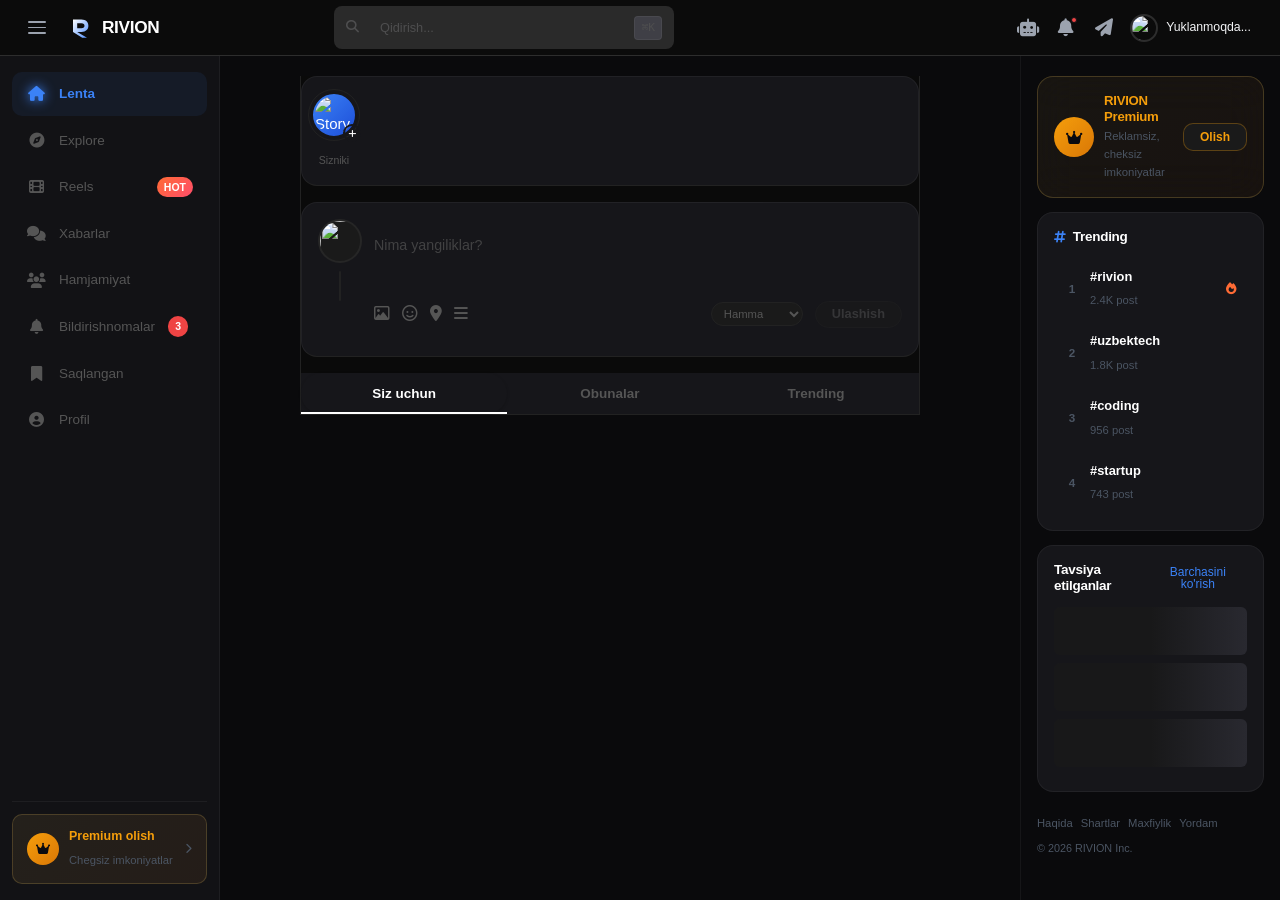
==== commit a7361016: "NewBigUpdate05.21.2026year.time4:05PM" ====
--- a/main.html
+++ b/main.html
@@ -266,134 +266,109 @@
          ====================================== -->
     <section class="feed-area" role="region" aria-label="Asosiy kontent">
 
-        <!-- =====================
-             HOME (LENTA)
-             ===================== -->
-        <div id="home-section" class="content-section active">
-
-            <!-- Stories Row -->
-            <div class="stories-container" id="storiesContainer">
-                <div class="stories-scroll">
-                    <!-- Add Story -->
-                    <div class="story-item add-story" onclick="openAddStory()">
-                        <div class="story-avatar-wrap">
-                            <img id="storyMyAvatar" src="assets/default-avatar.png" alt="Story qo'shish">
-                            <div class="story-add-btn"><i class="fas fa-plus"></i></div>
-                        </div>
-                        <span>Story</span>
-                    </div>
-                    <!-- Stories injected via JS in #storiesContainer -->
-                </div>
-            </div>
-
-            <!-- Post Composer -->
-            <div class="post-box glass-card">
-                <div class="post-input-wrapper">
-                    <img id="inputAvatar" src="assets/default-avatar.png" alt="" class="mini-avatar">
-                    <div class="textarea-wrap">
-                        <textarea id="postText" placeholder="Nima yangiliklar?" rows="1" maxlength="2000"></textarea>
-                        <div class="post-meta-tags" id="postMetaTags"></div>
-                    </div>
-                </div>
-
-                <!-- Media Preview -->
+       <div id="home-section" class="content-section active threads-feed-layout">
+
+    <div class="stories-container" id="storiesContainer">
+        <div class="stories-scroll">
+            <div class="story-item add-story" onclick="openAddStory()">
+                <div class="story-avatar-wrap">
+                    <img id="storyMyAvatar" src="assets/default-avatar.png" alt="Story qo'shish">
+                    <div class="story-add-btn"><i class="fas fa-plus"></i></div>
+                </div>
+                <span>Sizniki</span>
+            </div>
+            </div>
+    </div>
+
+    <div class="post-box threads-composer">
+        <div class="post-input-wrapper">
+            <div class="avatar-column">
+                <img id="inputAvatar" src="assets/default-avatar.png" alt="" class="mini-avatar">
+                <div class="threads-line-connector"></div> </div>
+            <div class="textarea-wrap">
+                <textarea id="postText" placeholder="Nima yangiliklar?" rows="1" maxlength="2000"></textarea>
+                
                 <div class="media-preview-area" id="mediaPreviewArea" style="display:none;">
                     <img id="mediaPreviewImg" src="" alt="Preview" style="display:none;">
-                    <button class="remove-media-btn" onclick="removePostMedia()" aria-label="Rasmni o'chirish">
+                    <button class="remove-media-btn" onclick="removePostMedia()" aria-label="O'chirish">
                         <i class="fas fa-times"></i>
                     </button>
                 </div>
-
-                <!-- Post Location & Feeling -->
+ 
                 <div class="post-context-row" id="postContextRow" style="display:none;">
                     <span id="postLocationTag" class="context-tag" style="display:none;"></span>
                     <span id="postFeelingTag" class="context-tag" style="display:none;"></span>
                 </div>
 
-                <!-- Post Actions -->
-                <div class="post-actions">
+                <div class="post-meta-tags" id="postMetaTags"></div>
+                
+                <div class="post-actions-threads">
                     <div class="left-actions">
                         <input type="file" id="imageInput" accept="image/*,video/*" hidden>
                         <button class="action-pill" onclick="document.getElementById('imageInput').click()" title="Rasm/Video">
-                            <i class="fas fa-image"></i>
-                            <span>Media</span>
+                            <i class="far fa-image"></i>
                         </button>
                         <button class="action-pill" onclick="openEmojiPicker()" title="Emoji">
                             <i class="far fa-face-smile"></i>
-                            <span>Kayfiyat</span>
-                        </button>
+                         </button>
                         <button class="action-pill" onclick="openLocationPicker()" title="Joylashuv">
-                            <i class="fas fa-map-pin"></i>
-                            <span>Joy</span>
+                            <i class="linear-icon fas fa-map-marker-alt"></i>
                         </button>
                         <button class="action-pill poll-btn" onclick="openPollCreator()" title="So'rovnoma">
-                            <i class="fas fa-poll"></i>
-                            <span>So'rov</span>
+                            <i class="fas fa-bars"></i>
                         </button>
                     </div>
+                    
                     <div class="post-right-actions">
-                        <select class="privacy-select" id="postPrivacy" title="Kim ko'ra oladi">
-                            <option value="public">🌍 Hamma</option>
-                            <option value="friends">👥 Do'stlar</option>
-                            <option value="private">🔒 Faqat men</option>
+                        <select class="privacy-select" id="postPrivacy" title="Maxfiylik">
+                            <option value="public"> Hamma</option>
+                            <option value="friends"> Do'stlar</option>
+                            <option value="private"> Faqat men</option>
                         </select>
-                        <button id="postBtn" class="btn-send" disabled>
-                            <i class="fas fa-paper-plane"></i>
-                            <span>Ulashish</span>
-                        </button>
-                    </div>
-                </div>
-
-                <!-- Emoji Picker Popup -->
-                <div class="emoji-picker-popup" id="emojiPickerPopup" style="display:none;">
-                    <div class="emoji-grid">
-                        <span onclick="selectFeeling('😊 Xursand')">😊</span>
-                        <span onclick="selectFeeling('🎉 Shod')">🎉</span>
-                        <span onclick="selectFeeling('💪 Kuchli')">💪</span>
-                        <span onclick="selectFeeling('😔 G\'amgin')">😔</span>
-                        <span onclick="selectFeeling('🔥 Olovli')">🔥</span>
-                        <span onclick="selectFeeling('❤️ Muhabbat')">❤️</span>
-                        <span onclick="selectFeeling('🤔 O\'ylash')">🤔</span>
-                        <span onclick="selectFeeling('😂 Kulgili')">😂</span>
-                        <span onclick="selectFeeling('🎮 O\'yin')">🎮</span>
-                        <span onclick="selectFeeling('🎵 Musiqa')">🎵</span>
-                        <span onclick="selectFeeling('☕ Qahva')">☕</span>
-                        <span onclick="selectFeeling('✈️ Sayohat')">✈️</span>
-                    </div>
-                </div>
-
-                <!-- Poll Creator -->
-                <div class="poll-creator" id="pollCreator" style="display:none;">
-                    <div class="poll-header">
-                        <i class="fas fa-poll"></i> So'rovnoma yaratish
-                        <button onclick="closePollCreator()" class="close-pill"><i class="fas fa-times"></i></button>
-                    </div>
-                    <input type="text" class="poll-option-input" id="pollOpt1" placeholder="1-variant...">
-                    <input type="text" class="poll-option-input" id="pollOpt2" placeholder="2-variant...">
-                    <input type="text" class="poll-option-input" id="pollOpt3" placeholder="3-variant (ixtiyoriy)...">
-                    <div class="poll-duration">
-                        <i class="fas fa-clock"></i>
-                        <select id="pollDuration">
-                            <option value="1">1 kun</option>
-                            <option value="3" selected>3 kun</option>
-                            <option value="7">7 kun</option>
-                        </select>
-                    </div>
-                </div>
-
-            </div>
-
-            <!-- Feed Tabs -->
-            <div class="feed-tabs">
-                <button class="feed-tab active" data-feed="forYou">Siz uchun</button>
-                <button class="feed-tab" data-feed="following">Obunalar</button>
-                <button class="feed-tab" data-feed="trending">Trending</button>
-            </div>
-
-            <!-- Posts List -->
-            <div id="postsList" class="posts-container" role="feed" aria-label="Postlar lentasi"></div>
-
-        </div><!-- /home-section -->
+                        <button id="postBtn" class="threads-btn-send" disabled>Ulashish</button>
+                    </div>
+                </div>
+            </div>
+        </div>
+
+        <div class="emoji-picker-popup" id="emojiPickerPopup" style="display:none;">
+            <div class="emoji-grid">
+                <span onclick="selectFeeling('😊 Xursand')">😊</span>
+                <span onclick="selectFeeling('🎉 Shod')">🎉</span>
+                <span onclick="selectFeeling('💪 Kuchli')">💪</span>
+                <span onclick="selectFeeling('😔 G\'amgin')">😔</span>
+                <span onclick="selectFeeling('🔥 Olovli')">🔥</span>
+                <span onclick="selectFeeling('❤️ Muhabbat')">❤️</span>
+                <span onclick="selectFeeling('🤔 O\'ylash')">🤔</span>
+                <span onclick="selectFeeling('😂 Kulgili')">😂</span>
+            </div>
+        </div>
+
+        <div class="poll-creator" id="pollCreator" style="display:none;">
+            <div class="poll-header">
+                <span>So'rovnoma</span>
+                <button onclick="closePollCreator()" class="close-pill"><i class="fas fa-times"></i></button>
+            </div>
+            <input type="text" class="poll-option-input" id="pollOpt1" placeholder="1-variant">
+            <input type="text" class="poll-option-input" id="pollOpt2" placeholder="2-variant">
+            <input type="text" class="poll-option-input" id="pollOpt3" placeholder="3-variant (ixtiyoriy)">
+            <select id="pollDuration" class="poll-duration-select">
+                <option value="1">1 kun</option>
+                <option value="3" selected>3 kun</option>
+                <option value="7">7 kun</option>
+            </select>
+        </div>
+    </div>
+
+    <div class="threads-tabs-container">
+        <button class="feed-tab active" data-feed="forYou">Siz uchun</button>
+        <button class="feed-tab" data-feed="following">Obunalar</button>
+        <button class="feed-tab" data-feed="trending">Trending</button>
+    </div>
+
+    <div id="postsList" class="posts-container" role="feed" aria-label="Postlar lentasi"></div>
+
+</div>
 
 
         <!-- =====================
@@ -441,108 +416,89 @@
              REELS
              ===================== -->
         <div id="reels-section" class="content-section">
-            <div class="reels-page-header">
-                <h2><i class="fas fa-film"></i> Reels</h2>
-                <button class="create-reel-btn" onclick="openAddReelModal()">
-                    <i class="fas fa-plus"></i> Yaratish
-                </button>
-            </div>
-            <div id="reels-grid" class="reels-grid-layout"></div>
-        </div>
-
-        <!-- Add Reel Modal -->
-        <div id="add-reel-modal" class="modal-overlay" style="display:none;" role="dialog" aria-modal="true">
-            <div class="reel-modal-card glass-card">
-                <div class="modal-header">
-                    <h3>Yangi Reel</h3>
-                    <button class="close-dot" onclick="closeAddReelModal()" aria-label="Yopish">
-                        <i class="fas fa-times"></i>
+    <div class="reels-page-header">
+        <h2><i class="fas fa-film"></i> Reels</h2>
+        <button class="create-reel-btn" onclick="openAddReelModal()">
+            <i class="fas fa-plus"></i> Yaratish
+        </button>
+    </div>
+    <div id="reels-grid" class="reels-grid-layout"></div>
+</div>
+
+<div id="add-reel-modal" class="modal-overlay" style="display:none;" role="dialog" aria-modal="true">
+    <div class="reel-modal-card glass-card">
+        <div class="modal-header">
+            <h3>Yangi Reel</h3>
+            <button class="close-dot" onclick="closeAddReelModal()" aria-label="Yopish">
+                <i class="fas fa-times"></i>
+            </button>
+        </div>
+        <div class="modal-body">
+            <div class="file-drop-area" id="drop-area">
+                <div id="upload-placeholder">
+                    <div class="upload-icon-wrap">
+                        <i class="fas fa-cloud-upload-alt"></i>
+                    </div>
+                    <p>Videoni bu yerga tashlang</p>
+                    <p class="upload-hint">MP4, MOV, max 100MB</p>
+                    <label for="reel-file-input" class="select-file-btn">Fayl tanlash</label>
+                </div>
+                <div id="video-preview-container" style="display:none;">
+                    <video id="reel-preview" muted loop playsinline></video>
+                    <button class="change-video-btn" onclick="document.getElementById('reel-file-input').click()">
+                        <i class="fas fa-sync-alt"></i> Almashtirish
                     </button>
                 </div>
-                <div class="modal-body">
-                    <div class="file-drop-area" id="drop-area">
-                        <div id="upload-placeholder">
-                            <div class="upload-icon-wrap">
-                                <i class="fas fa-cloud-upload-alt"></i>
-                            </div>
-                            <p>Videoni bu yerga tashlang</p>
-                            <p class="upload-hint">MP4, MOV, max 100MB</p>
-                            <label for="reel-file-input" class="select-file-btn">Fayl tanlash</label>
-                        </div>
-                        <div id="video-preview-container" style="display:none;">
-                            <video id="reel-preview" muted loop playsinline></video>
-                            <button class="change-video-btn" onclick="document.getElementById('reel-file-input').click()">
-                                <i class="fas fa-sync-alt"></i> Almashtirish
-                            </button>
-                        </div>
-                        <input type="file" id="reel-file-input" accept="video/*" onchange="handleReelFile(event)" hidden>
-                    </div>
-
-                    <div id="upload-progress-container" style="display:none;">
-                        <div class="progress-bar">
-                            <div id="upload-progress-fill"></div>
-                        </div>
-                        <p id="progress-text">0% yuklandi...</p>
-                    </div>
-
-                    <div class="caption-container">
-                        <label>Tavsif</label>
-                        <textarea id="reel-caption" placeholder="Reels haqida yozing... #hashtag @mention" rows="3" maxlength="300"></textarea>
-                        <div class="char-count"><span id="reelCaptionCount">0</span>/300</div>
-                    </div>
-
-                    <div class="reel-options">
-                        <label class="toggle-row">
-                            <span>Sharhlarni yoqish</span>
-                            <div class="toggle-switch active" data-option="comments">
-                                <div class="toggle-knob"></div>
-                            </div>
-                        </label>
-                        <label class="toggle-row">
-                            <span>Duet qilishga ruxsat</span>
-                            <div class="toggle-switch" data-option="duet">
-                                <div class="toggle-knob"></div>
-                            </div>
-                        </label>
-                    </div>
-                </div>
-                <div class="modal-footer">
-                    <button onclick="closeAddReelModal()" class="btn-secondary">Bekor</button>
-                    <button id="share-btn" onclick="shareReel()" class="btn-primary">
-                        <i class="fas fa-paper-plane"></i> Ulashish
-                    </button>
-                </div>
-            </div>
-        </div>
-
-        <!-- Video Viewer Modal -->
-        <div id="video-viewer-modal" class="modal-overlay fullscreen-modal" style="display:none;" role="dialog" aria-modal="true">
-            <div class="mobile-insta-wrap">
-                <video id="full-screen-video" loop autoplay playsinline webkit-playsinline onclick="togglePlayPause()"></video>
-
-                <!-- Top Controls -->
-                <div class="reel-top-controls">
-                    <button class="reel-back-btn" onclick="closeVideoViewer()">
-                        <i class="fas fa-arrow-left"></i>
-                    </button>
-                    <span class="reel-label">Reels</span>
-                    <button class="reel-more-btn">
-                        <i class="fas fa-ellipsis-h"></i>
-                    </button>
-                </div>
-
-                <!-- Bottom Info + Sidebar Actions -->
-                <div id="viewer-sidebar-actions" class="insta-sidebar"></div>
-                <div id="viewer-bottom-info" class="insta-bottom-info"></div>
-
-                <!-- Progress Bar -->
-                <div class="video-progress-bar">
-                    <div class="video-progress-fill" id="videoProgressFill"></div>
-                </div>
-            </div>
-        </div>
-
-
+                <input type="file" id="reel-file-input" accept="video/*" onchange="handleReelFile(event)" hidden>
+            </div>
+
+            <div id="upload-progress-container" style="display:none;">
+                <div class="progress-bar">
+                    <div id="upload-progress-fill"></div>
+                </div>
+                <p id="progress-text">0% yuklandi...</p>
+            </div>
+
+            <div class="caption-container">
+                <label>Tavsif</label>
+                <textarea id="reel-caption" placeholder="Reels haqida yozing... #hashtag @mention" rows="3" maxlength="300"></textarea>
+                <div class="char-count"><span id="reelCaptionCount">0</span>/300</div>
+            </div>
+
+            <div class="reel-options">
+                <label class="toggle-row">
+                    <span>Sharhlarni yoqish</span>
+                    <div class="toggle-switch active" data-option="comments">
+                        <div class="toggle-knob"></div>
+                    </div>
+                </label>
+                <label class="toggle-row">
+                    <span>Duet qilishga ruxsat</span>
+                    <div class="toggle-switch" data-option="duet">
+                        <div class="toggle-knob"></div>
+                    </div>
+                </label>
+            </div>
+        </div>
+        <div class="modal-footer">
+            <button onclick="closeAddReelModal()" class="btn-secondary">Bekor</button>
+            <button id="share-btn" onclick="shareReel()" class="btn-primary">
+                <i class="fas fa-paper-plane"></i> Ulashish
+            </button>
+        </div>
+    </div>
+</div>
+
+<div id="video-viewer-modal" class="modal-overlay fullscreen-modal" style="display:none;" role="dialog" aria-modal="true">
+    <div class="reel-global-top">
+        <button class="reel-back-btn" onclick="closeVideoViewer()">
+            <i class="fas fa-arrow-left"></i>
+        </button>
+        <span class="reel-label">Reels</span>
+    </div>
+    
+    <div id="reels-snap-container" class="snap-scroll-wrapper"></div>
+</div>
         <!-- =====================
              CHAT
              ===================== -->
@@ -640,66 +596,91 @@
         </div><!-- /chat-section -->
 
 
-        <!-- =====================
-             HAMJAMIYAT (Meetings)
-             ===================== -->
-        <div id="meetings-section" class="content-section">
-            <div class="community-header">
-                <h2>Hamjamiyat</h2>
-                <button onclick="openDiscoveryModal()" class="create-post-btn">
-                    <i class="fas fa-plus"></i> Post qo'yish
+       <div id="meetings-section" class="content-section">
+    <div class="community-header">
+        <h2>Friends</h2>
+        <button onclick="openDiscoveryModal()" class="create-post-btn">
+            <i class="fas fa-plus"></i> Post qo'yish
+        </button>
+    </div>
+
+   <div class="feed-tabs">
+    <button class="feed-tab active" data-comm="discovery">Tanishuv</button>
+    <button class="feed-tab" data-comm="groups">Guruhlar</button>
+    <button class="feed-tab" data-comm="events">Tadbirlar</button>
+</div>
+
+    <div id="discoveryModal" class="modal-overlay" style="display:none;" role="dialog" aria-modal="true">
+        <div class="reel-modal-card glass-card">
+            <div class="modal-header">
+                <h3>Yangi e'lon</h3>
+                <button class="close-dot" onclick="closeDiscoveryModal()"><i class="fas fa-times"></i></button>
+            </div>
+            <div class="modal-body">
+                <div class="image-drop-zone-square" onclick="document.getElementById('discoveryFile').click()">
+                    <img id="discoveryPreview" src="" style="display:none;">
+                    <div id="uploadPlaceholder">
+                        <i class="fas fa-camera-retro"></i>
+                        <p>Kvadrat rasm yuklash <span>(1:1 tavsiya etiladi)</span></p>
+                    </div>
+                </div>
+                <input type="file" id="discoveryFile" hidden accept="image/*" onchange="previewDiscoveryImage(event)">
+
+                <div class="discovery-form-grid">
+                    <div class="form-group-sub">
+                        <label><i class="fas fa-user"></i> Ism</label>
+                        <input type="text" id="disc-name" placeholder="Masalan: Sarvar">
+                    </div>
+                    <div class="form-group-sub">
+                        <label><i class="fas fa-at"></i> Nikname</label>
+                        <input type="text" id="disc-nickname" placeholder="Masalan: Babuin">
+                    </div>
+                    <div class="form-group-sub">
+                        <label><i class="fas fa-birthday-cake"></i> Yoshi</label>
+                        <input type="number" id="disc-age" placeholder="19">
+                    </div>
+                    <div class="form-group-sub">
+                        <label><i class="fas fa-heart"></i> Holati</label>
+                        <select id="disc-relationship">
+                            <option value="Yolg'iz">Yolg'iz </option>
+                            <option value="Qidiruvda"> Juft izlamoqda </option>
+                            <option value="Band">Uylangan</option>
+                        </select>
+                    </div>
+                    <div class="form-group-sub full-width">
+                        <label><i class="fas fa-map-marker-alt"></i> Manzil (Location)</label>
+                        <input type="text" id="disc-location" placeholder="Masalan: Andijon">
+                    </div>
+                </div>
+
+                <div class="textarea-wrap">
+                    <label><i class="fas fa-pen"></i> O'zingiz haqingizda qo'shimcha</label>
+                    <textarea id="discoveryBio" placeholder="Qiziqishlaringiz, maqsadlaringiz haqida yozing..." rows="3" maxlength="500"></textarea>
+                </div>
+
+                <div class="discovery-tags">
+                    <div class="tag-label">Kategoriya tanlang:</div>
+                    <div class="tag-group">
+                        <span class="disc-tag" data-tag="tech">💻 Tech</span>
+                        <span class="disc-tag" data-tag="design">🎨 Design</span>
+                        <span class="disc-tag" data-tag="business">💼 Biznes</span>
+                        <span class="disc-tag" data-tag="music">🎵 Musiqa</span>
+                        <span class="disc-tag" data-tag="sport">⚽ Sport</span>
+                        <span class="disc-tag" data-tag="other">✨ Boshqa</span>
+                    </div>
+                </div>
+            </div>
+            <div class="modal-footer">
+                <button onclick="closeDiscoveryModal()" class="btn-secondary">Bekor</button>
+                <button onclick="uploadDiscoveryPost()" id="publishBtn" class="btn-primary">
+                    <i class="fas fa-rocket"></i> E'lonlash
                 </button>
             </div>
-
-            <!-- Community Tabs -->
-            <div class="feed-tabs">
-                <button class="feed-tab active" data-comm="discover">Tanishuv</button>
-                <button class="feed-tab" data-comm="groups">Guruhlar</button>
-                <button class="feed-tab" data-comm="events">Tadbirlar</button>
-            </div>
-
-            <!-- Discovery Modal -->
-            <div id="discoveryModal" class="modal-overlay" style="display:none;" role="dialog" aria-modal="true">
-                <div class="reel-modal-card glass-card">
-                    <div class="modal-header">
-                        <h3>Yangi e'lon</h3>
-                        <button class="close-dot" onclick="closeDiscoveryModal()"><i class="fas fa-times"></i></button>
-                    </div>
-                    <div class="modal-body">
-                        <div class="image-drop-zone-premium" onclick="document.getElementById('discoveryFile').click()">
-                            <img id="discoveryPreview" src="" style="display:none; width:100%; border-radius:12px;">
-                            <div id="uploadPlaceholder">
-                                <i class="fas fa-image"></i>
-                                <p>Rasm tanlash <span>(ixtiyoriy)</span></p>
-                            </div>
-                        </div>
-                        <input type="file" id="discoveryFile" hidden accept="image/*" onchange="previewDiscoveryImage(event)">
-                        <textarea id="discoveryBio" placeholder="O'zingiz haqingizda, maqsadingiz, qiziqishlaringiz..." rows="4" maxlength="500"></textarea>
-
-                        <div class="discovery-tags">
-                            <div class="tag-label">Kategoriya tanlang:</div>
-                            <div class="tag-group">
-                                <span class="disc-tag" data-tag="tech">💻 Tech</span>
-                                <span class="disc-tag" data-tag="design">🎨 Design</span>
-                                <span class="disc-tag" data-tag="business">💼 Biznes</span>
-                                <span class="disc-tag" data-tag="music">🎵 Musiqa</span>
-                                <span class="disc-tag" data-tag="sport">⚽ Sport</span>
-                                <span class="disc-tag" data-tag="other">✨ Boshqa</span>
-                            </div>
-                        </div>
-                    </div>
-                    <div class="modal-footer">
-                        <button onclick="closeDiscoveryModal()" class="btn-secondary">Bekor</button>
-                        <button onclick="uploadDiscoveryPost()" id="publishBtn" class="btn-primary">
-                            <i class="fas fa-rocket"></i> E'lonlash
-                        </button>
-                    </div>
-                </div>
-            </div>
-
-            <div id="discovery-feed" class="discovery-list"></div>
-        </div><!-- /meetings-section -->
-
+        </div>
+    </div>
+
+    <div id="discovery-feed" class="discovery-list"></div>
+</div>
 
         <!-- =====================
              NOTIFICATIONS
@@ -760,173 +741,105 @@
 
 
         <!-- =====================
-             PROFILE
-             ===================== -->
-        <div id="profile-section" class="content-section">
-
-            <!-- Profile Cover & Avatar -->
-            <div class="profile-hero glass-card">
-                <div class="profile-cover" id="profileCover">
-                    <label for="cover-upload" class="cover-edit-btn" title="Muqovani o'zgartirish">
-                        <i class="fas fa-camera"></i>
-                    </label>
-                    <input type="file" id="cover-upload" hidden accept="image/*">
-                    <div class="cover-gradient-overlay"></div>
-                </div>
-
-                <div class="profile-identity-row">
-                    <div class="profile-avatar-area">
-                        <img id="user-profile-img" src="assets/default-avatar.png" alt="Profil rasmi" class="profile-large-avatar">
-                        <label for="profile-upload" class="avatar-edit-btn" title="Rasmni o'zgartirish">
-                            <i class="fas fa-camera"></i>
-                        </label>
-                        <input type="file" id="profile-upload" hidden accept="image/*">
-                        <div class="online-ring" id="profileOnlineRing"></div>
-                    </div>
-
-                    <div class="profile-identity-info">
-                        <div class="name-row">
-                            <h1 id="user-profile-name">Foydalanuvchi</h1>
-                            <i id="gender-icon" class="gender-icon"></i>
-                            <span id="verifiedBadge" class="verified-badge" style="display:none;" title="Tasdiqlangan">
-                                <i class="fas fa-check-circle"></i>
-                            </span>
-                            <span id="premiumBadge" class="premium-badge" style="display:none;" title="Premium">
-                                <i class="fas fa-crown"></i>
-                            </span>
-                        </div>
-                        <span id="user-profile-handle" class="username-tag">@username</span>
-                        <p id="user-profile-bio" class="bio-text">Hali bio kiritilmagan...</p>
-                    </div>
-
-                    <div class="profile-actions-top">
-                        <button class="edit-profile-btn" onclick="openMyProfileModal()">
-                            <i class="fas fa-pen"></i> Tahrirlash
-                        </button>
-                        <button class="share-profile-btn" onclick="shareProfile()">
-                            <i class="fas fa-share-nodes"></i>
-                        </button>
-                    </div>
-                </div>
-
-                <div class="profile-stats-container">
-                    <div class="stat-item clickable" onclick="showConnections('followers')">
-        <strong id="followers-count">0</strong>
-        <span>Obunachilar</span>
-    </div>
-    <div class="stat-divider"></div>
-    <div class="stat-item clickable" onclick="showConnections('following')">
-        <strong id="following-count">0</strong>
-        <span>Obunalar</span>
-    </div>
-    <div class="stat-item">
-        <strong id="profilePostCount">0</strong>
-        <span>Postlar</span>
-    </div>
-    <div class="stat-divider"></div>
-    <div class="stat-divider"></div>
-    <div class="stat-item">
-        <strong id="total-likes-count">0</strong>
-        <span>Like oldi</span>
-    </div>
-    </div>
-
-                <!-- Profile Details -->
-                <div class="profile-detail-chips">
-                    <span class="detail-chip" id="profileAgeChip" style="display:none;">
-                        <i class="fas fa-birthday-cake"></i>
-                        <span id="user-display-age">-- yosh</span>
+     RIVION MINIMAL PROFILE (Threads Style)
+===================== -->
+<div id="profile-section" class="content-section">
+    <div class="rivion-profile-wrapper">
+        
+        <!-- 1. Header: Ism, Username va Avatar -->
+        <div class="rivion-header">
+            <div class="header-info">
+                <div class="name-row">
+                    <h1 id="user-profile-name">Foydalanuvchi</h1>
+                    <i id="gender-icon" class="gender-icon"></i>
+                    
+                    <span id="premiumBadge" class="premium-badge" style="display:none;" title="Premium">
+                        <i class="fas fa-crown"></i>
                     </span>
-                    <span class="detail-chip" id="profileCityChip" style="display:none;">
-                        <i class="fas fa-map-marker-alt"></i>
-                        <span id="user-display-city">Shahar</span>
-                    </span>
-                    <span class="detail-chip" id="profileStudyChip" style="display:none;">
-                        <i class="fas fa-briefcase"></i>
-                        <span id="user-display-study">Ish/O'qish</span>
-                    </span>
-                </div>
-
-            </div><!-- /profile-hero -->
-
-            <!-- Story Highlights -->
-            <div class="highlights-section glass-card">
-                <div class="highlights-row" id="highlightsRow">
-                    <div class="highlight-item add-highlight" onclick="addHighlight()">
-                        <div class="highlight-circle">
-                            <i class="fas fa-plus"></i>
-                        </div>
-                        <span>Yangi</span>
-                    </div>
-                </div>
-            </div>
-
-            <!-- Profile Extra Info Cards -->
-            <div class="profile-cards-grid">
-                <div class="prof-card glass-card">
-                    <div class="card-icon-wrap">
-                        <i class="fas fa-bullseye"></i>
-                    </div>
-                    <div class="card-body">
-                        <label>Maqsad & Orzular</label>
-                        <p id="user-display-goals">Katta maqsadlar sari yo'lda...</p>
-                    </div>
-                </div>
-                <div class="prof-card glass-card">
-                    <div class="card-icon-wrap">
-                        <i class="fas fa-star"></i>
-                    </div>
-                    <div class="card-body">
-                        <label>Qiziqishlar</label>
-                        <p id="user-display-interests">Coding, Design, Art</p>
-                    </div>
-                </div>
-                <div class="prof-card glass-card full-span">
-                    <div class="card-icon-wrap">
-                        <i class="fas fa-plane"></i>
-                    </div>
-                    <div class="card-body">
-                        <label>Sayohatlar</label>
-                        <p id="user-display-travel">Yangi ufqlarni zabt etishni yoqtiradi</p>
-                    </div>
-                </div>
-            </div>
-
-            <!-- Profile Post Tabs -->
-<div class="profile-post-tabs">
-    <button class="profile-tab" data-ptab="media" title="Rasmlar va videolar">
-        <i class="fas fa-image"></i>
-        <span></span>
-    </button>
-    <button class="profile-tab" data-ptab="thoughts" title="Faqat matnli fikrlar">
-        <i class="fas fa-pen-nib"></i>
-        <span></span>
-    </button>
-    <button class="profile-tab" data-ptab="reels" title="Videolar">
-        <i class="fas fa-film"></i>
-        <span></span>
-    </button>
-    <button class="profile-tab" data-ptab="tagged" title="Belgilanganlar">
-        <i class="fas fa-user-tag"></i>
-        <span></span>
-    </button>
-</div>
-
-            <!-- Posts Grid -->
-            <div id="my-posts-list" class="posts-grid-container">
-                <div class="empty-state">
-                    <div class="empty-icon"><i class="fas fa-camera-retro"></i></div>
-                    <p>Hali post joylangmagan</p>
-                    <button class="btn-primary small" onclick="showSection('home')">
-                        <i class="fas fa-plus"></i> Birinchi postni joylashtiring
-                    </button>
-                </div>
-            </div>
-
-        </div><!-- /profile-section -->
-
-    </section><!-- /feed-area -->
-
+                </div>
+                <div class="handle-row">
+                    <span id="user-profile-handle" class="handle-text">@username</span>
+                    <span class="brand-badge">rivion.net</span>
+                </div>
+            </div>
+            
+            <div class="header-avatar">
+                <img id="user-profile-img" src="assets/default-avatar.png" alt="Profil rasmi">
+                <label for="profile-upload" class="avatar-upload-btn" title="Rasmni o'zgartirish">
+                    <i class="fas fa-plus"></i>
+                </label>
+                <input type="file" id="profile-upload" hidden accept="image/*">
+                <div class="online-ring" id="profileOnlineRing"></div>
+            </div>
+        </div>
+
+        <!-- 2. Bio va Shaxsiy Ma'lumotlar (Sobiq blokli kartalar) -->
+        <div class="rivion-bio">
+            <p id="user-profile-bio">Hali bio kiritilmagan...</p>
+            
+            <!-- Ma'lumotlar endi kichik chiziqli matn ko'rinishida -->
+            <div class="rivion-details-inline">
+                <span id="profileAgeChip" style="display:none;"><i class="fas fa-user"></i> <span id="user-display-age">-- yosh</span></span>
+                <span id="profileCityChip" style="display:none;"><i class="fas fa-map-marker-alt"></i> <span id="user-display-city">Shahar</span></span>
+                <span id="profileStudyChip" style="display:none;"><i class="fas fa-briefcase"></i> <span id="user-display-study">Ish/O'qish</span></span>
+                
+                <!-- Orzular, qiziqishlar, sayohatlar -->
+                <span class="detail-item"><i class="fas fa-bullseye"></i> <span id="user-display-goals">Katta maqsadlar sari...</span></span>
+                <span class="detail-item"><i class="fas fa-star"></i> <span id="user-display-interests">Coding, Design, Art</span></span>
+                <span class="detail-item"><i class="fas fa-plane"></i> <span id="user-display-travel">Yangi ufqlarni zabt etish</span></span>
+            </div>
+        </div>
+
+        <!-- 3. Statistika (Yonma-yon) -->
+        <div class="rivion-stats">
+            <div class="stat-avatars"></div>
+            <span class="clickable" onclick="showConnections('followers')">
+                <span id="followers-count">0</span> obunachi
+            </span>
+            <span class="dot">•</span>
+            <span class="clickable" onclick="showConnections('following')">
+                <span id="following-count">0</span> obuna
+            </span>
+            <span class="dot">•</span>
+            <span>
+                <span id="total-likes-count">0</span> like
+            </span>
+        </div>
+
+        <!-- 4. Harakat tugmalari -->
+        <div class="rivion-actions">
+            <button onclick="openMyProfileModal()">Tahrirlash</button>
+            <button onclick="shareProfile()">Ulashish</button>
+        </div>
+
+        <!-- 5. Highlights (Minimalist aylanalar) -->
+        <div class="rivion-highlights">
+            <div class="highlight-item add-highlight" onclick="addHighlight()">
+                <div class="circle"><i class="fas fa-plus"></i></div>
+                <span>Yangi</span>
+            </div>
+            <!-- Boshqa highlightlar shu yerga tushadi -->
+        </div>
+
+        <!-- 6. Postlar bo'limi (Tablar toza matnli bo'ldi) -->
+        <div class="rivion-tabs">
+            <button data-ptab="media">Media</button>
+            <button class="active" data-ptab="thoughts">Fikrlar</button>
+            <button data-ptab="reels">Reels</button>
+            <button data-ptab="tagged">Belgilanganlar</button>
+        </div>
+
+        <!-- Postlar ruyxati -->
+        <div id="my-posts-list" class="rivion-posts-area">
+            <div class="empty-state-minimal">
+                <i class="fas fa-pen-nib"></i>
+                <p>Hali post joylanmagan</p>
+                <button class="create-post-btn" onclick="showSection('home')">Birinchi postni yozish</button>
+            </div>
+        </div>
+
+    </div>
+</div>
 
     <!-- RIGHT WIDGETS SIDEBAR -->
     <aside class="right-widgets" role="complementary" aria-label="Widget panel">
@@ -1010,47 +923,48 @@
 </main><!-- /main-layout -->
 
 
-<!-- ========================================
-     MOBILE BOTTOM NAVIGATION
-     ======================================== -->
-<nav class="mobile-bottom-nav" role="navigation" aria-label="Mobil navigatsiya">
-    <!-- 1-bo'lim -->
+ <nav class="mobile-bottom-nav" role="navigation" aria-label="Mobil navigatsiya">
+    
     <div class="m-nav-item active" data-section="home">
-        <i class="fas fa-home"></i>
-        <span>Home</span>
-    </div>
-
-    <!-- 2-bo'lim -->
+        <svg class="threads-icon" viewBox="0 0 24 24" fill="none" stroke="currentColor" stroke-width="2.2" stroke-linecap="round" stroke-linejoin="round">
+            <path d="m3 9 9-7 9 7v11a2 2 0 0 1-2 2H5a2 2 0 0 1-2-2z"/>
+            <polyline points="9 22 9 12 15 12 15 22"/>
+        </svg>
+    </div>
+ 
     <div class="m-nav-item" data-section="explore">
-        <i class="fas fa-compass"></i>
-        <span>Search</span>
-    </div>
-
+        <svg class="threads-icon" viewBox="0 0 24 24" fill="none" stroke="currentColor" stroke-width="2.2" stroke-linecap="round" stroke-linejoin="round">
+            <circle cx="11" cy="11" r="8"></circle>
+            <line x1="21" y1="21" x2="16.65" y2="16.65"></line>
+        </svg>
+    </div>
+
+     <div class="m-nav-item create-btn-mob" onclick="openQuickCreate()">
+        <div class="threads-plus-box">
+            <svg viewBox="0 0 24 24" fill="none" stroke="currentColor" stroke-width="2.5" stroke-linecap="round" stroke-linejoin="round">
+                <line x1="12" y1="5" x2="12" y2="19"></line>
+                <line x1="5" y1="12" x2="19" y2="12"></line>
+            </svg>
+        </div>
+    </div>
  
-    <!-- MARKAZIY TUGMA -->
-    <div class="m-nav-item create-btn-mob" onclick="openQuickCreate()">
-        <div class="create-circle">
-            <i class="fas fa-plus"></i>
-        </div>
-    </div>
-
-    <!-- 4-bo'lim -->
     <div class="m-nav-item" data-section="meetings">
-        <i class="fas fa-users"></i>
-        <span>Meets</span>
-    </div>
-
-
-
-    <!-- 6-bo'lim -->
-    <div class="m-nav-item" data-section="profile">
-        <img id="mobileProfileAvatar" src="assets/default-avatar.png" alt="Profil" class="mob-nav-avatar">
-        <span>Profile</span>
+        <svg class="threads-icon" viewBox="0 0 24 24" fill="none" stroke="currentColor" stroke-width="2.2" stroke-linecap="round" stroke-linejoin="round">
+            <path d="M17 21v-2a4 4 0 0 0-4-4H5a4 4 0 0 0-4 4v2"></path>
+            <circle cx="9" cy="7" r="4"></circle>
+            <path d="M23 21v-2a4 4 0 0 0-3-3.87"></path>
+            <path d="M16 3.13a4 4 0 0 1 0 7.75"></path>
+        </svg>
+    </div>
+
+     <div class="m-nav-item" data-section="profile">
+        <div class="avatar-container-nav">
+            <img id="mobileProfileAvatar" src="assets/default-avatar.png" alt="Profil" class="mob-nav-avatar">
+        </div>
     </div>
 </nav>
-
-
-<!-- ========================================
+ 
+ <!-- ========================================
      MODALS
      ======================================== -->
 
@@ -1392,27 +1306,66 @@
         </div>
     </div>
 </div>
-
-<!-- Quick Create Bottom Sheet (Mobile) -->
+ 
 <div id="quick-create-sheet" class="bottom-sheet" style="display:none;" role="dialog" aria-modal="true">
+    <div class="bottom-sheet-overlay" onclick="closeQuickCreate()"></div>
     <div class="bottom-sheet-inner">
-        <div class="sheet-handle"></div>
-        <h4>Nima yaratmoqchisiz?</h4>
+        <div class="sheet-drag-handle" onclick="closeQuickCreate()"></div>
+
+        <div class="sheet-header">
+            <h4>Nima yaratmoqchisiz?</h4>
+            <button class="sheet-close-btn" onclick="closeQuickCreate()">
+                <svg viewBox="0 0 24 24" fill="none" stroke="currentColor" stroke-width="2">
+                    <line x1="18" y1="6" x2="6" y2="18"></line>
+                    <line x1="6" y1="6" x2="18" y2="18"></line>
+                </svg>
+            </button>
+        </div>
+        
         <div class="create-options-grid">
             <button class="create-option" onclick="showSection('home'); closeQuickCreate();">
-                <div class="co-icon"><i class="fas fa-pen-to-square"></i></div>
+                <div class="co-icon">
+                    <svg viewBox="0 0 24 24" fill="none" stroke="currentColor" stroke-width="2" stroke-linecap="round" stroke-linejoin="round">
+                        <path d="M11 4H4a2 2 0 0 0-2 2v14a2 2 0 0 0 2 2h14a2 2 0 0 0 2-2v-7"></path>
+                        <path d="M18.5 2.5a2.121 2.121 0 1 1 3 3L12 15l-4 1 1-4 9.5-9.5z"></path>
+                    </svg>
+                </div>
                 <span>Post</span>
             </button>
+
             <button class="create-option" onclick="openAddStory(); closeQuickCreate();">
-                <div class="co-icon"><i class="fas fa-circle-notch"></i></div>
+                <div class="co-icon">
+                    <svg viewBox="0 0 24 24" fill="none" stroke="currentColor" stroke-width="2" stroke-linecap="round" stroke-linejoin="round">
+                        <circle cx="12" cy="12" r="10"></circle>
+                        <path d="M12 2a15.3 15.3 0 0 1 4 10 15.3 15.3 0 0 1-4 10 15.3 15.3 0 0 1-4-10 15.3 15.3 0 0 1 4-10z"></path>
+                    </svg>
+                </div>
                 <span>Story</span>
             </button>
+
             <button class="create-option" onclick="openAddReelModal(); closeQuickCreate();">
-                <div class="co-icon"><i class="fas fa-film"></i></div>
+                <div class="co-icon">
+                    <svg viewBox="0 0 24 24" fill="none" stroke="currentColor" stroke-width="2" stroke-linecap="round" stroke-linejoin="round">
+                        <rect x="2" y="2" width="20" height="20" rx="2.18" ry="2.18"></rect>
+                        <line x1="7" y1="2" x2="7" y2="22"></line>
+                        <line x1="17" y1="2" x2="17" y2="22"></line>
+                        <line x1="2" y1="12" x2="22" y2="12"></line>
+                        <line x1="2" y1="7" x2="7" y2="7"></line>
+                        <line x1="2" y1="17" x2="7" y2="17"></line>
+                        <line x1="17" y1="17" x2="22" y2="17"></line>
+                        <line x1="17" y1="7" x2="22" y2="7"></line>
+                    </svg>
+                </div>
                 <span>Reel</span>
             </button>
-            <button class="create-option" onclick="showSection('meetings'); closeQuickCreate();">
-                <div class="co-icon"><i class="fas fa-bullhorn"></i></div>
+
+            <button class="create-option" onclick="openDiscoveryModal(); closeQuickCreate();">
+                <div class="co-icon">
+                    <svg viewBox="0 0 24 24" fill="none" stroke="currentColor" stroke-width="2" stroke-linecap="round" stroke-linejoin="round">
+                        <path d="M18 8A6 6 0 0 0 6 8c0 7-3 9-3 9h18s-3-2-3-9"></path>
+                        <path d="M13.73 21a2 2 0 0 1-3.46 0"></path>
+                    </svg>
+                </div>
                 <span>E'lon</span>
             </button>
         </div>
@@ -1434,6 +1387,39 @@
   }
 </script>
 
+
+<div id="post-detail-modal" class="post-modal" style="display: none;">
+    <div class="post-modal-content">
+        <span class="close-modal-btn" onclick="closePostModal()">&times;</span>
+        
+        <div class="post-modal-body">
+            <div class="post-modal-media-side" id="modal-post-media-container"></div>
+            
+            <div class="post-modal-info-side">
+                <div class="modal-post-author" id="modal-post-author-info"></div>
+                <hr class="modal-divider">
+                
+                <div class="modal-comments-list" id="modal-post-comments-container">
+                    </div>
+                
+                <hr class="modal-divider">
+                <div class="modal-actions-area">
+                    <div class="modal-like-row">
+                        <button id="modal-like-button" onclick="toggleLikePost()">
+                            <i class="far fa-heart"></i>
+                        </button>
+                        <span id="modal-likes-count">0 like</span>
+                    </div>
+                    <div class="modal-comment-input-row">
+                        <input type="text" id="modal-comment-input" placeholder="Sharh qoldiring...">
+                        <button onclick="submitModalComment()">Yuborish</button>
+                    </div>
+                </div>
+            </div>
+        </div>
+    </div>
+</div>
+
 <!-- ========================================
      SCRIPTS
      ======================================== -->
--- a/main.css
+++ b/main.css
@@ -2,102 +2,102 @@
    RIVION — main.css
    Professional Social Network Styles
    Author: Sarvarbek Rahmonjonov
-   Version: 1.1.0
+   Version: 1.2.0 (Minimalist & Sleek Refined)
    ================================================================ */
 
 /* ================================================================
    1. CSS VARIABLES & DESIGN TOKENS
    ================================================================ */
 :root {
-  /* Core Colors — Dark Theme */
-  --bg-base:         #080810;
-  --bg-elevated:     #0d0d1a;
-  --bg-card:         #11111f;
-  --bg-input:        #181828;
-  --bg-hover:        #1c1c30;
-  --bg-active:       #1e1e35;
-
-  /* Glass */
-  --glass-bg:        rgba(255,255,255,0.04);
-  --glass-border:    rgba(255,255,255,0.07);
-  --glass-shadow:    0 8px 32px rgba(0,0,0,0.4);
-  --glass-blur:      backdrop-filter: blur(20px) saturate(1.4);
-
-  /* Brand */
-  --accent:          #4f8fff;
-  --accent-light:    #6fa3ff;
-  --accent-dim:      rgba(79,143,255,0.15);
-  --accent-glow:     0 0 24px rgba(79,143,255,0.35);
-
-  /* Status */
-  --success:         #22d07a;
-  --warning:         #f5a623;
-  --danger:          #ff4d6a;
-  --premium:         #ffd166;
-  --verified:        #4f8fff;
-  --online:          #22d07a;
-
-  /* Text */
-  --text-primary:    #f0f0fa;
-  --text-secondary:  #8888aa;
-  --text-muted:      #55556a;
-  --text-link:       #6fa3ff;
-
-  /* Borders */
-  --border:          rgba(255,255,255,0.07);
-  --border-strong:   rgba(255,255,255,0.12);
-
-  /* Spacing */
-  --nav-h:           60px;
-  --sidebar-w:       240px;
-  --sidebar-w-sm:    68px;
-  --right-w:         280px;
-  --feed-max:        620px;
-  --radius-sm:       8px;
-  --radius:          14px;
-  --radius-lg:       20px;
-  --radius-xl:       28px;
-  --radius-full:     999px;
-
-  /* Shadows */
-  --shadow-sm:       0 2px 8px rgba(0,0,0,0.3);
-  --shadow:          0 4px 20px rgba(0,0,0,0.4);
-  --shadow-lg:       0 12px 48px rgba(0,0,0,0.5);
-
-  /* Transitions */
-  --ease:            cubic-bezier(0.4,0,0.2,1);
-  --ease-spring:     cubic-bezier(0.34,1.56,0.64,1);
-  --t-fast:          150ms;
-  --t-base:          250ms;
-  --t-slow:          400ms;
-
-  /* Fonts */
-  --font-display:    'Syne', sans-serif;
-  --font-body:       'DM Sans', sans-serif;
-
-  /* Gradient */
-  --grad-accent:     linear-gradient(135deg, #4f8fff 0%, #7b5cff 100%);
-  --grad-premium:    linear-gradient(135deg, #ffd166 0%, #ff9f43 100%);
-  --grad-danger:     linear-gradient(135deg, #ff4d6a 0%, #ff6b35 100%);
-  --grad-success:    linear-gradient(135deg, #22d07a 0%, #00c2cb 100%);
-}
-
-/* Light Theme Override */
+  /* Core Colors — Ultra-Clean Dark Theme */
+  --bg-base:          #0a0a0c;  /* To'q ko'k o'rniga chuqur mat quyuq rang */
+  --bg-elevated:      #121215;  /* Bir oz yuqoriroq qatlam */
+  --bg-card:          #16161a;  /* Bloklar va kartochkalar uchun toza fon */
+  --bg-input:         #1d1d22;  /* Kiritish maydonlari foni */
+  --bg-hover:         #181819;  /* Element ustiga kelgandagi yumshoq tus */
+  --bg-active:        #292930;  /* Aktiv holat */
+
+  /* Glass — Minimalist Blur */
+  --glass-bg:         rgba(18, 18, 21, 0.65);
+  --glass-border:     rgba(255, 255, 255, 0.05);
+  --glass-shadow:     0 4px 24px rgba(0, 0, 0, 0.5);
+  --glass-blur:       backdrop-filter: blur(12px) saturate(1.2);
+
+  /* Brand — Sophisticated Accent */
+  --accent:           #3b82f6;  /* Toza, ko'zni charchatmaydigan minimalist ko'k */
+  --accent-light:     #60a5fa;
+  --accent-dim:       rgba(59, 130, 246, 0.08);
+  --accent-glow:      0 0 16px rgba(14, 15, 16, 0.15); /* Neon nurlanish kamaytirildi */
+
+  /* Status — Desaturated & Elegant */
+  --success:          #10b981;
+  --warning:          #f59e0b;
+  --danger:           #ef4444;
+  --premium:          #f59e0b;  /* Minimalist oltin */
+  --verified:         #3b82f6;
+  --online:           #10b981;
+
+  /* Text — Balanced Contrast */
+  --text-primary:     #f4f4f6;  /* Ko'zni qamashtirmaydigan oppoq */
+  --text-secondary:   #9ca3af;  /* Toza kulrang text */
+  --text-muted:       #4b5563;  /* O'ta xira matnlar */
+  --text-link:        #60a5fa;
+
+  /* Borders — Razor Thin & Subtle */
+  --border:           rgba(255, 255, 255, 0.05);
+  --border-strong:    rgba(255, 255, 255, 0.1);
+
+  /* Spacing & Radii — Tight and Structured */
+  --nav-h:            56px;     /* Bir oz ixchamlashtirildi */
+  --sidebar-w:        220px;
+  --sidebar-w-sm:     64px;
+  --right-w:          260px;
+  --feed-max:         600px;
+  --radius-sm:        6px;
+  --radius:           10px;     /* Burchaklar o'ta dumaloqlikdan professional viudalga keltirildi */
+  --radius-lg:        16px;
+  --radius-xl:        22px;
+  --radius-full:      999px;
+
+  /* Shadows — Flattened & Modern */
+  --shadow-sm:        0 1px 3px rgba(0,0,0,0.2);
+  --shadow:           0 4px 12px rgba(0,0,0,0.3);
+  --shadow-lg:        0 8px 32px rgba(0,0,0,0.4);
+
+  /* Transitions — Fast and Snappy */
+  --ease:             cubic-bezier(0.2, 0.8, 0.2, 1);
+  --ease-spring:      cubic-bezier(0.175, 0.885, 0.32, 1.1);
+  --t-fast:           100ms;
+  --t-base:           200ms;
+  --t-slow:           300ms;
+
+  /* Fonts — Modern Typography */
+  --font-display:     'Inter', 'SF Pro Display', sans-serif; /* Minimalistik klassik shriftlar */
+  --font-body:        'Inter', 'SF Pro Text', sans-serif;
+
+  /* Gradients — Monochromatic & Fine */
+  --grad-accent:      linear-gradient(135deg, #3b82f6 0%, #1d4ed8 100%);
+  --grad-premium:     linear-gradient(135deg, #f59e0b 0%, #d97706 100%);
+  --grad-danger:      linear-gradient(135deg, #ef4444 0%, #b91c1c 100%);
+  --grad-success:     linear-gradient(135deg, #10b981 0%, #047857 100%);
+}
+
+/* Light Theme Override — Nordic Minimalist */
 [data-theme="light"] {
-  --bg-base:        #f0f0f7;
-  --bg-elevated:    #f8f8ff;
-  --bg-card:        #ffffff;
-  --bg-input:       #f0f0f8;
-  --bg-hover:       #e8e8f5;
-  --bg-active:      #e0e0ef;
-  --glass-bg:       rgba(255,255,255,0.7);
-  --glass-border:   rgba(0,0,0,0.08);
-  --glass-shadow:   0 8px 32px rgba(0,0,0,0.12);
-  --text-primary:   #0f0f20;
-  --text-secondary: #5a5a7a;
-  --text-muted:     #9090aa;
-  --border:         rgba(0,0,0,0.08);
-  --border-strong:  rgba(0,0,0,0.14);
+  --bg-base:          #f8f9fa;  /* Toza studiyaviy fon */
+  --bg-elevated:      #ffffff;
+  --bg-card:          #ffffff;
+  --bg-input:         #f1f3f5;
+  --bg-hover:         #e9ecef;
+  --bg-active:        #dee2e6;
+  --glass-bg:         rgba(255, 255, 255, 0.8);
+  --glass-border:     rgba(0, 0, 0, 0.04);
+  --glass-shadow:     0 4px 16px rgba(0, 0, 0, 0.04);
+  --text-primary:     #202022;
+  --text-secondary:   #6b7280;
+  --text-muted:       #9ca3af;
+  --border:           rgba(0, 0, 0, 0.04);
+  --border-strong:    rgba(0, 0, 0, 0.08);
 }
 
 /* ================================================================
@@ -241,113 +241,131 @@
 }
 
 /* ================================================================
-   5. BUTTONS SYSTEM
+   5. BUTTONS SYSTEM (Minimalist & Sleek Refined)
    ================================================================ */
 .btn-primary {
   display: inline-flex;
   align-items: center;
-  gap: 7px;
-  background: var(--grad-accent);
+  gap: 8px;
+  background: var(--accent); /* Yorqin gradiyent o'rniga toza mat rang */
   color: #fff;
-  font-weight: 600;
-  font-family: var(--font-display);
-  font-size: 0.88rem;
-  padding: 10px 20px;
-  border-radius: var(--radius-full);
-  box-shadow: 0 4px 16px rgba(79,143,255,0.3);
-  transition: transform var(--t-fast) var(--ease), box-shadow var(--t-fast) var(--ease);
+  font-weight: 500; /* Juda qalin shrift o'rniga o'rtacha nafis og'irlik */
+  font-family: var(--font-body);
+  font-size: 0.85rem;
+  padding: 9px 18px;
+  border-radius: var(--radius); /* To'liq dumaloq (capsule) o'rniga ixcham 10px burchak */
+  border: 1px solid transparent;
+  box-shadow: none; /* Og'ir ko'k soya olib tashlandi */
+  transition: background var(--t-fast) var(--ease), transform var(--t-fast) var(--ease);
   white-space: nowrap;
 }
 .btn-primary:hover {
-  transform: translateY(-1px);
-  box-shadow: 0 6px 24px rgba(79,143,255,0.45);
-}
-.btn-primary:active { transform: scale(0.97); }
-.btn-primary.small { padding: 7px 14px; font-size: 0.8rem; }
+  background: var(--accent-light); /* Ustiga kelganda rang biroz yumshaydi */
+  transform: none; /* Sakrash effekti olib tashlandi */
+}
+.btn-primary:active { transform: scale(0.98); }
+.btn-primary.small { padding: 6px 12px; font-size: 0.78rem; }
 
 .btn-secondary {
   display: inline-flex;
   align-items: center;
-  gap: 7px;
-  background: var(--bg-hover);
+  gap: 8px;
+  background: var(--bg-card); /* Kontent bilan bir xil, lekin chegaralangan */
   color: var(--text-primary);
   font-weight: 500;
-  font-size: 0.88rem;
-  padding: 10px 20px;
-  border-radius: var(--radius-full);
-  border: 1px solid var(--border);
-  transition: background var(--t-fast), border-color var(--t-fast);
-}
-.btn-secondary:hover { background: var(--bg-active); border-color: var(--border-strong); }
+  font-size: 0.85rem;
+  padding: 9px 18px;
+  border-radius: var(--radius);
+  border: 1px solid var(--border-strong); /* Bir oz aniqroq, lekin ingichka chiziq */
+  transition: background var(--t-fast) var(--ease), border-color var(--t-fast) var(--ease);
+}
+.btn-secondary:hover { 
+  background: var(--bg-hover); 
+  border-color: var(--text-muted); 
+}
 
 .btn-send {
   display: inline-flex;
   align-items: center;
   gap: 8px;
-  background: var(--grad-accent);
+  background: var(--accent);
   color: #fff;
+  font-weight: 500;
+  font-family: var(--font-body);
+  font-size: 0.85rem;
+  padding: 9px 20px;
+  border-radius: var(--radius);
+  transition: all var(--t-fast) var(--ease);
+}
+.btn-send:hover:not(:disabled) { 
+  background: var(--accent-light); 
+}
+.btn-send:disabled { 
+  opacity: 0.3; 
+  background: var(--bg-input); 
+  color: var(--text-muted); 
+}
+
+.btn-premium {
+  background: var(--bg-input); /* O'ta yaltiroq sariq o'rniga qora matli zamonaviy premiumlik */
+  color: var(--premium); /* Matn yoki ikonkaning o'zi tillarangda tovlanadi */
+  border: 1px solid rgba(245, 158, 11, 0.3); /* Nozik oltin chetli chiziq */
   font-weight: 600;
-  font-family: var(--font-display);
-  font-size: 0.87rem;
-  padding: 10px 22px;
-  border-radius: var(--radius-full);
-  box-shadow: 0 4px 14px rgba(79,143,255,0.3);
+  font-family: var(--font-body);
+  font-size: 0.8rem;
+  padding: 7px 16px;
+  border-radius: var(--radius);
+  white-space: nowrap;
   transition: all var(--t-fast) var(--ease);
 }
-.btn-send:hover:not(:disabled) { transform: translateY(-1px); box-shadow: var(--accent-glow); }
-.btn-send:disabled { opacity: 0.4; }
-
-.btn-premium {
-  background: var(--grad-premium);
-  color: #0a0a0f;
-  font-weight: 700;
-  font-family: var(--font-display);
-  font-size: 0.8rem;
-  padding: 8px 18px;
-  border-radius: var(--radius-full);
-  white-space: nowrap;
-  box-shadow: 0 4px 14px rgba(255,209,102,0.25);
-  transition: all var(--t-fast) var(--ease);
-}
-.btn-premium:hover { transform: translateY(-1px); box-shadow: 0 6px 20px rgba(255,209,102,0.4); }
+.btn-premium:hover { 
+  background: rgba(245, 158, 11, 0.08); 
+  border-color: var(--premium);
+}
 
 .icon-btn {
-  width: 36px;
-  height: 36px;
+  width: 34px; /* Bir oz ixchamlashtirildi */
+  height: 34px;
   display: inline-flex;
   align-items: center;
   justify-content: center;
-  border-radius: var(--radius-sm);
+  border-radius: var(--radius-sm); /* 6px nozik burchak */
   color: var(--text-secondary);
-  font-size: 0.95rem;
-  transition: background var(--t-fast), color var(--t-fast);
+  font-size: 0.9rem;
+  transition: background var(--t-fast) var(--ease), color var(--t-fast) var(--ease);
   flex-shrink: 0;
 }
-.icon-btn:hover { background: var(--bg-hover); color: var(--text-primary); }
+.icon-btn:hover { 
+  background: var(--bg-input); 
+  color: var(--text-primary); 
+}
 
 .text-btn {
   background: none;
   color: var(--accent);
-  font-size: 0.82rem;
-  font-weight: 600;
+  font-size: 0.8rem;
+  font-weight: 500;
   padding: 4px 8px;
   border-radius: var(--radius-sm);
-  transition: background var(--t-fast);
-}
-.text-btn:hover { background: var(--accent-dim); }
+  transition: background var(--t-fast) var(--ease), color var(--t-fast) var(--ease);
+}
+.text-btn:hover { 
+  background: var(--accent-dim); 
+  color: var(--accent-light);
+}
 
 /* ================================================================
-   6. TOP NAVIGATION
+   6. TOP NAVIGATION (Minimalist & Sleek Refined)
    ================================================================ */
 .top-nav {
   position: fixed;
   top: 0;
-  left: 0;
-  right: 0;
+  width: 100%;
   height: var(--nav-h);
-  background: rgba(8,8,16,0.85);
-  backdrop-filter: blur(20px) saturate(1.6);
-  -webkit-backdrop-filter: blur(20px) saturate(1.6);
+  /* O'zgaruvchidan foydalanamiz, bu light/dark rejimda avtomatik almashadi */
+  background: var(--glass-bg); 
+  backdrop-filter: blur(12px);
+  -webkit-backdrop-filter: blur(12px);
   border-bottom: 1px solid var(--border);
   z-index: 900;
 }
@@ -373,53 +391,53 @@
 .logo {
   display: flex;
   align-items: center;
-  gap: 9px;
-  font-family: var(--font-display);
-  font-weight: 800;
-  font-size: 1.2rem;
+  gap: 8px;
+  font-family: var(--font-body); /* Toza tipografiya uchun */
+  font-weight: 700;
+  font-size: 1.15rem;
   color: var(--text-primary);
-  letter-spacing: -0.03em;
+  letter-spacing: -0.02em;
   text-decoration: none;
   white-space: nowrap;
 }
 .logo-icon {
-  filter: drop-shadow(0 0 8px rgba(79,143,255,0.4));
+  filter: none; /* Neon drop-shadow olib tashlandi, endi u mat va nafis */
 }
 .logo span { display: none; }
 @media (min-width: 480px) {
   .logo span { display: inline; }
 }
 
-/* Burger */
+/* Burger Menu Icon */
 .burger-icon {
-  width: 36px;
-  height: 36px;
+  width: 34px;
+  height: 34px;
   display: flex;
   flex-direction: column;
   align-items: center;
   justify-content: center;
-  gap: 5px;
+  gap: 4px;
   border-radius: var(--radius-sm);
   cursor: pointer;
-  transition: background var(--t-fast);
-}
-.burger-icon:hover { background: var(--bg-hover); }
+  transition: background var(--t-fast) var(--ease);
+}
+.burger-icon:hover { background: var(--bg-input); }
 .burger-icon span {
   display: block;
-  width: 20px;
-  height: 2px;
+  width: 18px;
+  height: 1.5px; /* Chiziqlar noziklashtirildi */
   background: var(--text-secondary);
-  border-radius: 2px;
+  border-radius: var(--radius-full);
   transition: all var(--t-base) var(--ease);
 }
-.burger-icon.active span:nth-child(1) { transform: translateY(7px) rotate(45deg); }
+.burger-icon.active span:nth-child(1) { transform: translateY(5.5px) rotate(45deg); }
 .burger-icon.active span:nth-child(2) { opacity: 0; transform: scaleX(0); }
-.burger-icon.active span:nth-child(3) { transform: translateY(-7px) rotate(-45deg); }
+.burger-icon.active span:nth-child(3) { transform: translateY(-5.5px) rotate(-45deg); }
 
 /* Desktop nav center search */
 .nav-center {
   flex: 1;
-  max-width: 380px;
+  max-width: 340px; /* Bir oz ixchamroq qilindi */
   margin: 0 auto;
   display: none;
 }
@@ -432,32 +450,34 @@
 }
 .nav-search-icon {
   position: absolute;
-  left: 13px;
+  left: 12px;
   color: var(--text-muted);
-  font-size: 0.82rem;
+  font-size: 0.85rem;
   pointer-events: none;
 }
 .nav-search-input {
+  width: 100%;
   background: var(--bg-input);
-  border: 1px solid var(--border);
-  border-radius: var(--radius-full);
-  padding: 9px 38px 9px 36px;
-  font-size: 0.88rem;
+  border: 1px solid transparent; /* Oddiy holatda qalin chiziq ko'rinmaydi */
+  border-radius: var(--radius); /* Kapsula o'rniga 10px professional burchak */
+  padding: 8px 36px 8px 34px;
+  font-size: 0.85rem;
+  font-family: var(--font-body);
   transition: all var(--t-fast) var(--ease);
   color: var(--text-primary);
 }
 .nav-search-input:focus {
   background: var(--bg-card);
-  border-color: var(--accent);
-  box-shadow: 0 0 0 3px var(--accent-dim);
+  border-color: var(--border-strong);
+  box-shadow: none; /* Ko'zni oladigan tashqi ko'k olov (glow) olib tashlandi */
 }
 .search-kbd {
   position: absolute;
   right: 12px;
-  font-size: 0.7rem;
+  font-size: 0.65rem;
   color: var(--text-muted);
-  background: var(--bg-hover);
-  padding: 2px 6px;
+  background: var(--bg-card);
+  padding: 2px 5px;
   border-radius: 4px;
   pointer-events: none;
   border: 1px solid var(--border);
@@ -467,58 +487,61 @@
 .nav-right {
   display: flex;
   align-items: center;
-  gap: 6px;
+  gap: 4px;
   margin-left: auto;
 }
 
 .nav-icon-btn {
   position: relative;
-  width: 38px;
-  height: 38px;
+  width: 34px;
+  height: 34px;
   display: flex;
   align-items: center;
   justify-content: center;
   border-radius: var(--radius-sm);
   color: var(--text-secondary);
-  font-size: 1rem;
-  transition: background var(--t-fast), color var(--t-fast);
-}
-.nav-icon-btn:hover { background: var(--bg-hover); color: var(--text-primary); }
+  font-size: 0.95rem;
+  transition: background var(--t-fast) var(--ease), color var(--t-fast) var(--ease);
+}
+.nav-icon-btn:hover { background: var(--bg-input); color: var(--text-primary); }
+
 .notif-dot, .msg-dot {
   position: absolute;
-  top: 7px;
-  right: 7px;
-  width: 8px;
-  height: 8px;
+  top: 6px;
+  right: 6px;
+  width: 6px; /* Nuqtalar bir oz maydalashtirildi */
+  height: 6px;
   background: var(--danger);
-  border-radius: 50%;
-  border: 2px solid var(--bg-base);
+  border-radius: var(--radius-full);
+  border: 1.5px solid var(--bg-elevated);
 }
 
 .nav-user {
   display: flex;
   align-items: center;
-  gap: 9px;
-  padding: 5px 10px 5px 5px;
+  gap: 8px;
+  padding: 4px 8px 4px 4px;
+  border-radius: var(--radius); /* To'liq dumaloqlik olib tashlandi */
+  cursor: pointer;
+  transition: background var(--t-fast) var(--ease);
+  border: 1px solid transparent;
+}
+.nav-user:hover { 
+  background: var(--bg-input); 
+}
+.top-avatar {
+  width: 28px; /* Bir oz ixcham va chiroyli profil rasm */
+  height: 28px;
   border-radius: var(--radius-full);
-  cursor: pointer;
-  transition: background var(--t-fast);
-  border: 1px solid transparent;
-}
-.nav-user:hover { background: var(--bg-hover); border-color: var(--border); }
-.top-avatar {
-  width: 32px;
-  height: 32px;
-  border-radius: 50%;
   object-fit: cover;
-  border: 2px solid var(--border-strong);
+  border: 1px solid var(--border-strong);
   flex-shrink: 0;
 }
 .u-name {
-  font-size: 0.87rem;
-  font-weight: 600;
+  font-size: 0.82rem;
+  font-weight: 500;
   color: var(--text-primary);
-  max-width: 100px;
+  max-width: 90px;
   overflow: hidden;
   text-overflow: ellipsis;
   white-space: nowrap;
@@ -1302,70 +1325,95 @@
 .see-all-btn:hover { opacity: 0.75; }
 
 /* ================================================================
-   16. EXPLORE
+   16. EXPLORE (Minimalist & Sleek Refined)
    ================================================================ */
 .explore-header {
   display: flex;
   align-items: center;
   gap: 12px;
-  margin-bottom: 16px;
+  margin-bottom: 20px; /* Nafas olishi uchun biroz joy qo'shildi */
   flex-wrap: wrap;
 }
-.explore-header h2 { flex: 1; }
+.explore-header h2 { 
+  flex: 1; 
+  font-weight: 600; 
+  font-family: var(--font-body); /* Toza tipografiya */
+}
 .explore-search-wrap {
   position: relative;
   flex: 1;
   min-width: 200px;
-  max-width: 340px;
+  max-width: 320px;
 }
 .explore-search-wrap i {
   position: absolute;
-  left: 13px;
+  left: 12px;
   top: 50%;
   transform: translateY(-50%);
   color: var(--text-muted);
-  font-size: 0.82rem;
+  font-size: 0.85rem;
   pointer-events: none;
 }
 .explore-search-input {
-  padding: 9px 14px 9px 34px;
-  border-radius: var(--radius-full);
+  width: 100%;
+  padding: 8px 14px 8px 34px;
+  border-radius: var(--radius); /* Kapsula o'rniga professional burchak */
+  background: var(--bg-input);
+  border: 1px solid transparent;
+  color: var(--text-primary);
+  transition: all var(--t-fast) var(--ease);
+}
+.explore-search-input:focus {
+  background: var(--bg-card);
+  border-color: var(--border-strong);
 }
 
 .filter-chips {
   display: flex;
   gap: 8px;
   overflow-x: auto;
-  margin-bottom: 16px;
+  margin-bottom: 20px;
   padding-bottom: 4px;
   scrollbar-width: none;
 }
 .filter-chips::-webkit-scrollbar { display: none; }
 
 .chip {
-  padding: 7px 16px;
-  border-radius: var(--radius-full);
-  font-size: 0.83rem;
-  font-weight: 600;
+  padding: 6px 16px;
+  border-radius: var(--radius-full); /* Chiplar dori (pill) shaklida qolgani ma'qul */
+  font-size: 0.82rem;
+  font-weight: 500; /* Qalinlik yumshatildi */
   color: var(--text-secondary);
   background: var(--bg-card);
   border: 1px solid var(--border);
   white-space: nowrap;
-  transition: all var(--t-fast);
+  transition: all var(--t-fast) var(--ease);
   cursor: pointer;
 }
-.chip:hover { border-color: var(--accent); color: var(--accent); }
+.chip:hover { 
+  background: var(--bg-hover);
+  color: var(--text-primary);
+  border-color: var(--border-strong); 
+}
 .chip.active {
-  background: var(--accent-dim);
-  color: var(--accent);
-  border-color: rgba(79,143,255,0.3);
+  background: var(--text-primary); /* Yuqori kontrast (Qora rejimda oppoq, oq rejimda qop-qora) */
+  color: var(--bg-base);
+  border-color: transparent;
+  font-weight: 600;
 }
 
 .trending-topics {
+  background: var(--bg-card); /* Shaffoflik o'rniga aniq kontent bloki */
+  border: 1px solid var(--border);
+  border-radius: var(--radius);
   padding: 16px;
-  margin-bottom: 20px;
-}
-.trending-list { display: flex; flex-direction: column; gap: 4px; }
+  margin-bottom: 24px;
+}
+.trending-list { 
+  display: flex; 
+  flex-direction: column; 
+  gap: 2px; 
+}
 .trending-item {
   display: flex;
   align-items: center;
@@ -1373,42 +1421,52 @@
   padding: 10px 12px;
   border-radius: var(--radius-sm);
   cursor: pointer;
-  transition: background var(--t-fast);
-}
-.trending-item:hover { background: var(--bg-hover); }
+  transition: background var(--t-fast) var(--ease);
+}
+.trending-item:hover { 
+  background: var(--bg-hover); 
+}
 
 /* Users grid */
 .users-grid {
   display: grid;
-  grid-template-columns: repeat(auto-fill, minmax(200px, 1fr));
-  gap: 12px;
+  grid-template-columns: repeat(auto-fill, minmax(180px, 1fr)); /* Biroz ixchamlashtirildi */
+  gap: 16px; /* Kartalar orasidagi masofa ochildi */
 }
 .user-card {
   background: var(--bg-card);
   border: 1px solid var(--border);
-  border-radius: var(--radius-lg);
-  padding: 16px;
+  border-radius: var(--radius); /* Standard 10px ga tushirildi */
+  padding: 20px 16px;
   display: flex;
   flex-direction: column;
   align-items: center;
-  gap: 8px;
+  gap: 10px;
   text-align: center;
-  transition: border-color var(--t-fast), transform var(--t-fast);
+  transition: background var(--t-fast) var(--ease), border-color var(--t-fast) var(--ease);
   cursor: pointer;
 }
 .user-card:hover {
+  background: var(--bg-hover);
   border-color: var(--border-strong);
-  transform: translateY(-2px);
+  transform: none; /* Sakrash (jump) effekti olib tashlandi */
 }
 .user-card-avatar {
-  width: 56px;
-  height: 56px;
+  width: 64px; /* Rasm sal kattalashdi */
+  height: 64px;
   border-radius: 50%;
   object-fit: cover;
-  border: 2px solid var(--border);
-}
-.user-card-name { font-size: 0.87rem; font-weight: 600; }
-.user-card-handle { font-size: 0.75rem; color: var(--text-muted); }
+  border: 1px solid var(--border-strong); /* Juda qalin chiziq noziklashtirildi */
+}
+.user-card-name { 
+  font-size: 0.88rem; 
+  font-weight: 600; 
+  color: var(--text-primary);
+}
+.user-card-handle { 
+  font-size: 0.78rem; 
+  color: var(--text-muted); 
+}
 
 /* ================================================================
    17. REELS
@@ -2025,84 +2083,7 @@
 }
 .send-icon-btn:hover { transform: scale(1.08); box-shadow: var(--accent-glow); }
 
-/* ================================================================
-   20. COMMUNITY / MEETINGS
-   ================================================================ */
-.community-header {
-  display: flex;
-  align-items: center;
-  justify-content: space-between;
-  margin-bottom: 16px;
-}
-.create-post-btn {
-  display: flex;
-  align-items: center;
-  gap: 7px;
-  padding: 9px 18px;
-  background: var(--grad-accent);
-  color: #fff;
-  font-weight: 600;
-  font-size: 0.85rem;
-  border-radius: var(--radius-full);
-  box-shadow: 0 4px 14px rgba(79,143,255,0.25);
-  transition: all var(--t-fast);
-}
-.create-post-btn:hover { transform: translateY(-1px); box-shadow: var(--accent-glow); }
-
-.discovery-list { display: flex; flex-direction: column; gap: 14px; margin-top: 16px; }
-
-.discovery-card {
-  background: var(--bg-card);
-  border: 1px solid var(--border);
-  border-radius: var(--radius-lg);
-  overflow: hidden;
-  transition: border-color var(--t-fast), transform var(--t-fast);
-}
-.discovery-card:hover { border-color: var(--border-strong); transform: translateY(-1px); }
-.discovery-card img {
-  width: 100%;
-  height: 200px;
-  object-fit: cover;
-}
-.discovery-card-body { padding: 14px 16px; }
-
-.image-drop-zone-premium {
-  border: 2px dashed var(--border-strong);
-  border-radius: var(--radius);
-  padding: 28px 20px;
-  text-align: center;
-  cursor: pointer;
-  margin-bottom: 14px;
-  transition: border-color var(--t-fast), background var(--t-fast);
-  display: flex;
-  flex-direction: column;
-  align-items: center;
-  gap: 8px;
-  color: var(--text-muted);
-  font-size: 0.87rem;
-}
-.image-drop-zone-premium:hover { border-color: var(--accent); background: var(--accent-dim); }
-.image-drop-zone-premium i { font-size: 1.8rem; color: var(--text-muted); }
-.image-drop-zone-premium p span { color: var(--text-muted); font-size: 0.78rem; }
-
-.discovery-tags { margin-top: 12px; }
-.tag-label { font-size: 0.8rem; color: var(--text-muted); margin-bottom: 8px; font-weight: 600; }
-.tag-group { display: flex; gap: 8px; flex-wrap: wrap; }
-.disc-tag {
-  padding: 7px 14px;
-  border-radius: var(--radius-full);
-  font-size: 0.82rem;
-  background: var(--bg-hover);
-  border: 1px solid var(--border);
-  cursor: pointer;
-  transition: all var(--t-fast);
-  color: var(--text-secondary);
-}
-.disc-tag:hover, .disc-tag.active {
-  background: var(--accent-dim);
-  color: var(--accent);
-  border-color: rgba(79,143,255,0.3);
-}
+
 
 /* ================================================================
    21. NOTIFICATIONS
@@ -2732,7 +2713,7 @@
   left: 0;
   right: 0;
   height: 62px;
-  background: rgba(8,8,16,0.92);
+  background: rgba(24, 24, 26, 0.92);
   backdrop-filter: blur(20px) saturate(1.6);
   border-top: 1px solid var(--border);
   z-index: 800;
@@ -2769,7 +2750,7 @@
   justify-content: center;
   color: #fff;
   font-size: 1rem;
-  box-shadow: 0 4px 14px rgba(79,143,255,0.4);
+  box-shadow: 0 4px 14px rgba(8, 8, 8, 0.214);
   transition: transform var(--t-fast), box-shadow var(--t-fast);
 }
 .m-nav-item:active .create-circle { transform: scale(0.92); }
@@ -2800,7 +2781,7 @@
 .modal-overlay {
   position: fixed;
   inset: 0;
-  background: rgba(0,0,0,0.75);
+  background: rgba(7, 7, 7, 0.75);
   backdrop-filter: blur(8px);
   z-index: 1200;
   display: flex;
@@ -2926,7 +2907,7 @@
 }
 .up-cover {
   height: 120px;
-  background: linear-gradient(135deg, #0d0d2a, #1a1a40, #0a1628);
+  background: linear-gradient(135deg, #151515, #151515, #151515);
 }
 .up-body { padding: 0 20px 20px; margin-top: -40px; }
 .up-avatar {
@@ -3526,11 +3507,11 @@
 :root {
     --nav-bg: #ffffff;
     --nav-text: #666666;
-    --nav-active: #121954bb; /* Aktiv bo'lgandagi rang */
+    --nav-active: #1d1d1d; /* Aktiv bo'lgandagi rang */
 }
 
 body.dark-mode {
-    --nav-bg: #0c0c1fc9;
+    --nav-bg: #080808;
     --nav-text: #888888;
     --nav-active: #ffffff;
 }
@@ -3554,8 +3535,8 @@
 
 /* Plus tugmasi doim rangli qolishi uchun */
 .create-circle {
-    background: linear-gradient(135deg, #6e8efb, #a777e3);
-    box-shadow: 0 3px 8px rgba(0,0,0,0.3);
+    background: linear-gradient(135deg, #44444444, #48484844);
+    box-shadow: 0 3px 8px rgba(0, 0, 0, 0.081);
 }
 
 
@@ -3567,18 +3548,18 @@
     --top-nav-text: #1a1a1a;
     --search-bg: #f3f4f6;
     --search-placeholder: #9ca3af;
-    --nav-icon-color: #4b5563;
+    --nav-icon-color: #424344;
     --logo-text: #1a1a1a;
     --kbd-bg: #e5e7eb;
 }
 
 /* Dark Mode (Qora rejim) */
 body.dark-mode {
-    --top-nav-bg: rgba(14, 14, 30, 0.95);
+    --top-nav-bg: rgba(12, 12, 12, 0.95);
     --top-nav-border: #2d2d2d;
     --top-nav-text: #f3f4f6;
     --search-bg: #2a2a2a;
-    --search-placeholder: #6b7280;
+    --search-placeholder: #4e4e4f;
     --nav-icon-color: #9ca3af;
     --logo-text: #ffffff;
     --kbd-bg: #3f3f46;
@@ -3893,3 +3874,2409 @@
     background: rgba(29, 155, 240, 0.05);
 }
 
+/* RIVION Minimal Profile Container */
+.rivion-profile-wrapper {
+    max-width: 600px;
+    margin: 0 auto;
+    padding: 24px 16px;
+    font-family: -apple-system, BlinkMacSystemFont, "Segoe UI", Roboto, Helvetica, Arial, sans-serif;
+    color: #f3f5f7; /* Asosiy matn rangi */
+    background: transparent;
+}
+
+/* 1. Header */
+.rivion-header {
+    display: flex;
+    justify-content: space-between;
+    align-items: flex-start;
+    margin-bottom: 16px;
+}
+
+.header-info .name-row {
+    display: flex;
+    align-items: center;
+    gap: 8px;
+    margin-bottom: 4px;
+}
+
+#user-profile-name {
+    font-size: 26px;
+    font-weight: 700;
+    margin: 0;
+    letter-spacing: -0.5px;
+}
+
+.header-info .handle-row {
+    display: flex;
+    align-items: center;
+    gap: 8px;
+}
+
+.handle-text {
+    font-size: 15px;
+    font-weight: 500;
+}
+
+.brand-badge {
+    font-size: 11px;
+    color: #888;
+    background: #1e1e1e;
+    padding: 4px 8px;
+    border-radius: 20px;
+}
+
+.header-avatar {
+    position: relative;
+    width: 80px;
+    height: 80px;
+}
+
+.header-avatar img {
+    width: 100%;
+    height: 100%;
+    border-radius: 50%;
+    object-fit: cover;
+    border: 1px solid #333;
+}
+
+.avatar-upload-btn {
+    position: absolute;
+    bottom: 0;
+    right: 0;
+    background: #fff;
+    color: #000;
+    width: 24px;
+    height: 24px;
+    border-radius: 50%;
+    display: flex;
+    align-items: center;
+    justify-content: center;
+    font-size: 12px;
+    cursor: pointer;
+    box-shadow: 0 2px 5px rgba(0,0,0,0.2);
+}
+
+/* 2. Bio va Detallar */
+.rivion-bio {
+    margin-bottom: 16px;
+}
+
+#user-profile-bio {
+    font-size: 15px;
+    line-height: 1.5;
+    margin: 0 0 12px 0;
+    white-space: pre-wrap;
+}
+
+.rivion-details-inline {
+    display: flex;
+    flex-wrap: wrap;
+    gap: 12px;
+    font-size: 13px;
+    color: #888;
+}
+
+.rivion-details-inline span {
+    display: flex;
+    align-items: center;
+    gap: 5px;
+}
+
+.rivion-details-inline i {
+    font-size: 12px;
+}
+
+/* 3. Statistika */
+.rivion-stats {
+    display: flex;
+    align-items: center;
+    gap: 8px;
+    color: #888;
+    font-size: 15px;
+    margin-bottom: 24px;
+}
+
+.rivion-stats .clickable {
+    cursor: pointer;
+    transition: color 0.2s;
+}
+
+.rivion-stats .clickable:hover {
+    color: #fff;
+}
+
+.rivion-stats .dot {
+    font-size: 10px;
+    color: #444;
+}
+
+/* 4. Tugmalar */
+.rivion-actions {
+    display: flex;
+    gap: 10px;
+    margin-bottom: 24px;
+}
+
+.rivion-actions button {
+    flex: 1;
+    background: transparent;
+    color: #fff;
+    border: 1px solid #333;
+    padding: 8px;
+    border-radius: 10px;
+    font-size: 15px;
+    font-weight: 600;
+    cursor: pointer;
+    transition: background 0.2s;
+}
+
+.rivion-actions button:hover {
+    background: #1e1e1e;
+}
+
+/* 5. Highlights */
+.rivion-highlights {
+    display: flex;
+    gap: 16px;
+    overflow-x: auto;
+    padding-bottom: 24px;
+    scrollbar-width: none; /* Firefox */
+}
+
+.rivion-highlights::-webkit-scrollbar {
+    display: none; /* Chrome */
+}
+
+.highlight-item {
+    display: flex;
+    flex-direction: column;
+    align-items: center;
+    gap: 6px;
+    cursor: pointer;
+}
+
+.highlight-item .circle {
+    width: 60px;
+    height: 60px;
+    border-radius: 50%;
+    border: 1px solid #333;
+    display: flex;
+    align-items: center;
+    justify-content: center;
+    font-size: 20px;
+    color: #888;
+}
+
+.highlight-item span {
+    font-size: 12px;
+    color: #888;
+}
+
+/* 6. Tabs (Threads uslubidagi pastki chiziqli tablar) */
+.rivion-tabs {
+    display: flex;
+    border-bottom: 1px solid #222;
+    margin-bottom: 16px;
+}
+
+.rivion-tabs button {
+    flex: 1;
+    background: transparent;
+    border: none;
+    color: #666;
+    font-size: 15px;
+    font-weight: 600;
+    padding: 12px 0;
+    cursor: pointer;
+    position: relative;
+    transition: color 0.2s;
+}
+
+.rivion-tabs button.active {
+    color: #fff;
+}
+
+.rivion-tabs button.active::after {
+    content: '';
+    position: absolute;
+    bottom: -1px;
+    left: 0;
+    width: 100%;
+    height: 2px;
+    background: #fff;
+}
+
+/* 7. Bo'sh holat (Empty state) */
+.empty-state-minimal {
+    text-align: center;
+    padding: 40px 0;
+    color: #666;
+}
+
+.empty-state-minimal i {
+    font-size: 32px;
+    margin-bottom: 12px;
+}
+
+.empty-state-minimal p {
+    font-size: 15px;
+    margin-bottom: 16px;
+}
+
+.create-post-btn {
+    background: #fff;
+    color: #000;
+    border: none;
+    padding: 8px 16px;
+    border-radius: 20px;
+    font-weight: 600;
+    cursor: pointer;
+}
+
+/* =========================================
+   MOBIL QURILMALAR UCHUN MOSLASHUV (RESPONSIVE)
+   ========================================= */
+@media screen and (max-width: 768px) {
+    /* Asosiy chetki masofalarni (padding) qisqartirish */
+    .rivion-profile-wrapper {
+        padding: 16px 12px;
+    }
+
+    /* Ism va belgilar qatorini moslashtirish */
+    #user-profile-name {
+        font-size: 22px; /* Ism telefonda biroz kichikroq bo'ladi */
+    }
+
+    .header-info .name-row {
+        flex-wrap: wrap; /* Ikonkalar (Tasdiqlangan, Premium) sig'masa chiroyli pastga tushadi */
+        gap: 6px;
+    }
+
+    /* Profil rasmini telefonga moslab kichraytirish */
+    .header-avatar {
+        width: 65px;
+        height: 65px;
+    }
+
+    .avatar-upload-btn {
+        width: 22px;
+        height: 22px;
+        font-size: 10px;
+    }
+
+    /* Handle va Bio qismini ixchamlashtirish */
+    .handle-text {
+        font-size: 14px;
+    }
+
+    #user-profile-bio {
+        font-size: 14px;
+        margin-bottom: 10px;
+    }
+
+    /* Qiziqishlar va shaxsiy ma'lumotlar ro'yxati */
+    .rivion-details-inline {
+        font-size: 12px;
+        gap: 8px;
+    }
+
+    /* Statistika (Obunachi, Like) */
+    .rivion-stats {
+        font-size: 13px;
+        gap: 6px;
+        margin-bottom: 16px;
+    }
+
+    /* Tugmalar (Tahrirlash, Ulashish) */
+    .rivion-actions {
+        margin-bottom: 16px;
+    }
+
+    .rivion-actions button {
+        font-size: 14px;
+        padding: 7px;
+    }
+
+    /* Highlights (Yangi qo'shish aylanasi) */
+    .highlight-item .circle {
+        width: 55px;
+        height: 55px;
+        font-size: 18px;
+    }
+
+    /* Post tablari (Fikrlar, Media, Reels...) telefonga sig'ishi uchun */
+    .rivion-tabs button {
+        font-size: 13px;
+        padding: 10px 0;
+    }
+}
+
+/* Yana ham kichik ekranli telefonlar uchun maxsus (masalan iPhone SE) */
+@media screen and (max-width: 380px) {
+    #user-profile-name {
+        font-size: 20px;
+    }
+
+    .header-avatar {
+        width: 55px;
+        height: 55px;
+    }
+
+    .rivion-tabs button {
+        font-size: 11px; 
+    }
+}
+
+/* =========================================
+   RIVION OQ REJIM (LIGHT MODE) MOSLASHUVLARI
+   ========================================= */
+
+/* 1. Umumiy profil foni va asosiy matn qora rangga o'tadi */
+.light-mode .rivion-profile-wrapper {
+    color: #000000;
+}
+
+/* @username yonidagi badge */
+.light-mode .brand-badge {
+    background: #f0f2f5;
+    color: #65676b;
+}
+
+/* 2. Bio ostidagi ma'lumotlar va statistika matnlari */
+.light-mode .rivion-details-inline,
+.light-mode .rivion-stats {
+    color: #555555;
+}
+
+.light-mode .rivion-stats .clickable:hover {
+    color: #000000;
+}
+
+.light-mode .rivion-stats .dot {
+    color: #cccccc;
+}
+
+/* 3. Tugmalar (Tahrirlash va Ulashish) */
+.light-mode .rivion-actions button {
+    color: #000000;
+    border: 1px solid #dbdbdb;
+    background: transparent;
+}
+
+.light-mode .rivion-actions button:hover {
+    background: #f5f5f5;
+}
+
+/* 4. Highlights (Yangi qo'shish aylanasi) */
+.light-mode .highlight-item .circle {
+    border: 1px solid #dbdbdb;
+    color: #555555;
+}
+
+.light-mode .highlight-item span {
+    color: #555555;
+}
+
+/* Profil rasmidagi "+" tugmasi oq rejimda teskari (qora) bo'ladi */
+.light-mode .avatar-upload-btn {
+    background: #000000;
+    color: #ffffff;
+}
+
+/* 5. Tablar (Fikrlar, Media, Reels...) */
+.light-mode .rivion-tabs {
+    border-bottom: 1px solid #e4e6eb;
+}
+
+/* Aktiv bo'lmagan tab matnlari */
+.light-mode .rivion-tabs button {
+    color: #8a8d91;
+}
+
+/* Aktiv turgan tab va uning pastidagi chiziq */
+.light-mode .rivion-tabs button.active {
+    color: #000000;
+}
+
+.light-mode .rivion-tabs button.active::after {
+    background: #000000;
+}
+
+/* 6. Bo'sh holat (Empty state) */
+.light-mode .empty-state-minimal {
+    color: #8a8d91;
+}
+
+.light-mode .create-post-btn {
+    background: #000000;
+    color: #ffffff;
+}
+
+/* =========================================
+   POSTLAR VA FIKRLAR (SMS BUBBLE) STILI
+   ========================================= */
+
+/* Fikrlar (Thoughts) bo'limi uchun SMS shaklidagi xabarlar */
+.rivion-posts-area {
+    display: flex;
+    flex-direction: column;
+    gap: 16px;
+    padding-top: 8px;
+}
+
+/* SMS ko'rinishidagi fikr paketi */
+.thought-bubble {
+    background: #121212; /* To'q rejim uchun fon */
+    color: #f3f5f7;
+    padding: 14px 18px;
+    border-radius: 20px 20px 20px 4px; /* SMS uslubidagi burchaklar */
+    max-width: 85%;
+    align-self: flex-start; /* Chap tomonga tekislash */
+    font-size: 15px;
+    line-height: 1.4;
+    box-shadow: 0 2px 8px rgba(0, 0, 0, 0.15);
+    position: relative;
+    word-break: break-word;
+}
+
+/* Oq rejim (Light mode) uchun SMS stili */
+.light-mode .thought-bubble {
+    background: #f0f2f5; /* Telegram/iMessage och kulrang foni */
+    color: #000000;
+    box-shadow: 0 1px 4px rgba(0, 0, 0, 0.05);
+}
+
+/* -----------------------------------------
+   MEDIA BO'LIMI (RASMLAR TARMOQLI RO'YXATI)
+   ----------------------------------------- */
+/* Agar tab "Media" bo'lsa, JS orqali .rivion-posts-area'ga .media-grid klassi qo'shiladi */
+.rivion-posts-area.media-grid {
+    display: grid;
+    grid-template-columns: repeat(3, 1fr); /* 3 qatorli Instagram uslubidagi rasm listi */
+    gap: 4px;
+    padding-top: 8px;
+}
+
+/* Media ichidagi rasmlar container'i */
+.media-post-item {
+    aspect-ratio: 1 / 1; /* Rasmlarni kvadrat shaklda ushlash */
+    overflow: hidden;
+    position: relative;
+    border-radius: 4px;
+    cursor: pointer;
+}
+
+.media-post-item img {
+    width: 100%;
+    height: 100%;
+    object-fit: cover;
+    transition: transform 0.2s;
+}
+
+.media-post-item img:hover {
+    transform: scale(1.03);
+}
+
+/* Agar media telefonda ko'rilsa ham 3 tadan chiroyli turaveradi */
+@media screen and (max-width: 768px) {
+    .thought-bubble {
+        font-size: 14px;
+        padding: 12px 16px;
+        max-width: 90%;
+    }
+}
+
+
+/* =========================================
+   POST DETAIL MODAL STYLES
+   ========================================= */
+.post-modal {
+    position: fixed;
+    top: 0; left: 0; width: 100%; height: 100%;
+    background: rgba(0, 0, 0, 0.8);
+    z-index: 2000;
+    display: flex; align-items: center; justify-content: center;
+    padding: 16px;
+}
+.post-modal-content {
+    background: #1e1e1e; color: #fff;
+    width: 100%; max-width: 850px; height: 80vh;
+    border-radius: 12px; position: relative; overflow: hidden;
+}
+.light-mode .post-modal-content {
+    background: #ffffff; color: #000;
+}
+.close-modal-btn {
+    position: absolute; top: 12px; right: 16px;
+    font-size: 28px; cursor: pointer; z-index: 10; color: #aaa;
+}
+.post-modal-body {
+    display: flex; height: 100%;
+}
+.post-modal-media-side {
+    flex: 1.2; background: #000;
+    display: flex; align-items: center; justify-content: center;
+}
+.post-modal-media-side img {
+    width: 100%; height: 100%; object-fit: contain;
+}
+.post-modal-info-side {
+    flex: 1; display: flex; flex-direction: column; padding: 16px;
+}
+.modal-comments-list {
+    flex: 1; overflow-y: auto; margin: 12px 0; padding-right: 4px;
+}
+.modal-comment-item {
+    font-size: 14px; margin-bottom: 10px; line-height: 1.4;
+}
+.modal-comment-item strong { margin-right: 6px; }
+.modal-actions-area { display: flex; flex-direction: column; gap: 10px; }
+.modal-like-row { display: flex; align-items: center; gap: 8px; font-size: 16px; }
+.modal-like-row button { background: none; border: none; color: inherit; cursor: pointer; font-size: 20px; }
+.modal-like-row button .fas.fa-heart { color: #ff3040; }
+.modal-comment-input-row { display: flex; gap: 8px; }
+.modal-comment-input-row input {
+    flex: 1; padding: 8px 12px; border-radius: 20px;
+    border: 1px solid #444; background: #2a2a2a; color: #fff;
+}
+.light-mode .modal-comment-input-row input {
+    background: #f0f2f5; color: #000; border: 1px solid #dbdbdb;
+}
+.modal-comment-input-row button {
+    background: none; border: none; color: #0095f6; font-weight: bold; cursor: pointer;
+}
+.modal-divider { border: 0; border-top: 1px solid #333; margin: 8px 0; }
+.light-mode .modal-divider { border-top: 1px solid #efefef; }
+
+/* Mobil moslashuv */
+@media screen and (max-width: 768px) {
+    .post-modal-body { flex-direction: column; overflow-y: auto; }
+    .post-modal-content { height: 90vh; }
+    .post-modal-media-side { height: 300px; flex: none; }
+}
+
+
+/* ================================================================
+   8. HAMJAMIYAT & DISCOVERY MODAL STYLES
+   ================================================================ */
+
+   /* ================================================================
+   HEADER: Hamjamiyat / Friends Yuqori Qismi Dizayni
+   ================================================================ */
+.community-header {
+  display: flex;
+  align-items: center;
+  justify-content: space-between;
+  padding: 14px 20px;
+  background: var(--bg-card);
+  border: 1px solid var(--border);
+  border-radius: var(--radius-lg);
+  margin-bottom: 20px;
+  box-shadow: var(--shadow-sm);
+}
+
+/* Sarlavha matni (Friends) */
+.community-header h2 {
+  font-size: 1.35rem;
+  font-weight: 700;
+  color: var(--text-primary);
+  margin: 0;
+  letter-spacing: -0.5px;
+}
+
+/* + Post qo'yish tugmasi */
+.community-header .create-post-btn {
+  background: var(--grad-accent); /* Sizning asosiy gradientingiz */
+  color: white;
+  border: none;
+  padding: 10px 18px;
+  border-radius: 20px; /* Yumaloq premium shakl */
+  font-size: 0.85rem;
+  font-weight: 600;
+  cursor: pointer;
+  display: flex;
+  align-items: center;
+  gap: 8px;
+  box-shadow: 0 4px 12px var(--accent-dim);
+  transition: transform var(--t-fast) var(--ease), opacity var(--t-fast) var(--ease);
+}
+
+/* Tugma effektlari */
+.community-header .create-post-btn:hover {
+  transform: translateY(-1px);
+  opacity: 0.95;
+}
+
+.community-header .create-post-btn:active {
+  transform: translateY(1px);
+}
+
+.community-header .create-post-btn i {
+  font-size: 0.8rem;
+}
+
+/* 📱 Mobil telefonlar uchun moslashuvchanlik */
+@media (max-width: 480px) {
+  .community-header {
+    padding: 12px 14px;
+    margin-bottom: 16px;
+  }
+  
+  .community-header h2 {
+    font-size: 1.15rem; /* Telefonda sarlavha biroz kichrayadi */
+  }
+  
+  .community-header .create-post-btn {
+    padding: 8px 14px; /* Telefonda tugma ixchamroq bo'ladi */
+    font-size: 0.8rem;
+  }
+}
+
+/* To'rtburchak Rasm Ramkasi (1:1 Aspect Ratio) */
+.image-drop-zone-square {
+  width: 100%;
+  aspect-ratio: 1 / 1;
+  background: var(--bg-input);
+  border: 1px dashed var(--border-strong);
+  border-radius: var(--radius-lg);
+  display: flex;
+  align-items: center;
+  justify-content: center;
+  cursor: pointer;
+  overflow: hidden;
+  position: relative;
+  transition: all var(--t-fast) var(--ease);
+}
+.image-drop-zone-square:hover {
+  border-color: var(--accent);
+  background: var(--bg-hover);
+}
+.image-drop-zone-square img {
+  width: 100%;
+  height: 100%;
+  object-fit: cover;
+  position: absolute;
+  top: 0;
+  left: 0;
+}
+#uploadPlaceholder {
+  text-align: center;
+  color: var(--text-secondary);
+}
+#uploadPlaceholder i {
+  font-size: 2rem;
+  color: var(--accent);
+  margin-bottom: 8px;
+}
+
+/* Form elementlari grid holatida */
+.discovery-form-grid {
+  display: grid;
+  grid-template-columns: repeat(2, 1fr);
+  gap: 12px;
+  margin-top: 16px;
+}
+.form-group-sub {
+  display: flex;
+  flex-direction: column;
+  gap: 6px;
+}
+.form-group-sub.full-width {
+  grid-column: span 2;
+}
+.form-group-sub label, .textarea-wrap label {
+  font-size: 0.75rem;
+  font-weight: 600;
+  color: var(--text-secondary);
+  display: flex;
+  align-items: center;
+  gap: 6px;
+}
+.form-group-sub input, .form-group-sub select, .textarea-wrap textarea {
+  background: var(--bg-input);
+  border: 1px solid var(--border);
+  border-radius: var(--radius);
+  padding: 10px 12px;
+  font-size: 0.85rem;
+  color: var(--text-primary);
+  font-family: var(--font-body);
+  transition: all var(--t-fast) var(--ease);
+}
+.form-group-sub input:focus, .form-group-sub select:focus, .textarea-wrap textarea:focus {
+  border-color: var(--accent);
+  background: var(--bg-card);
+  outline: none;
+}
+.textarea-wrap {
+  margin-top: 12px;
+  display: flex;
+  flex-direction: column;
+  gap: 6px;
+}
+
+/* PUBLISHED CARD: Tanishuv E'lonlari Kartochkasi */
+.discovery-card {
+  background: var(--bg-card);
+  border: 1px solid var(--border);
+  border-radius: var(--radius-lg);
+  padding: 16px;
+  margin-bottom: 16px;
+  box-shadow: var(--shadow-sm);
+}
+.disc-card-image {
+  width: 100%;
+  aspect-ratio: 1 / 1;
+  border-radius: var(--radius);
+  object-fit: cover;
+  margin-bottom: 14px;
+}
+
+/* Ma'lumotlar nishoni (Badges) */
+.disc-info-badge-grid {
+  display: grid;
+  grid-template-columns: repeat(2, 1fr);
+  gap: 8px;
+  margin-bottom: 12px;
+}
+.disc-badge {
+  background: var(--bg-input);
+  border: 1px solid var(--border);
+  padding: 8px 12px;
+  border-radius: var(--radius);
+  font-size: 0.82rem;
+  color: var(--text-primary);
+  display: flex;
+  align-items: center;
+  gap: 8px;
+}
+.disc-badge i {
+  color: var(--accent);
+  width: 16px;
+  text-align: center;
+}
+
+/* Tugmalar bo'limi */
+.disc-card-actions {
+  display: flex;
+  gap: 8px;
+  margin-top: 14px;
+  border-top: 1px solid var(--border);
+  padding-top: 12px;
+}
+.btn-interest {
+  flex: 1;
+  background: var(--grad-accent);
+  color: white;
+  border: none;
+  padding: 10px;
+  border-radius: var(--radius);
+  font-weight: 600;
+  font-size: 0.85rem;
+  cursor: pointer;
+  display: flex;
+  align-items: center;
+  justify-content: center;
+  gap: 6px;
+  transition: opacity var(--t-fast) var(--ease);
+}
+.btn-interest:hover {
+  opacity: 0.9;
+}
+
+
+#discoveryModal textarea#discoveryBio {
+    width: 100%;
+    min-height: 100px;
+    background: var(--bg-card);
+    border: 1px solid var(--border);
+    border-radius: var(--radius);
+    padding: 12px;
+    color: var(--text-primary);
+    font-size: 0.9rem;
+    resize: vertical;
+    transition: border-color var(--t-fast);
+}
+
+#discoveryModal textarea#discoveryBio:focus {
+    border-color: var(--accent);
+    outline: none;
+}
+
+
+/* ============================================================
+   📱 MINIMALIST DISCOVERY MODAL STYLE (YAKUNIY VARIANT)
+   ============================================================ */
+
+/* 1. Modal foni (Ekranni to'liq qoplovchi qism) */
+.modal-overlay {
+    display: none; /* JS orqali .active klassi qo'shilganda ochiladi */
+    position: fixed;
+    top: 0;
+    left: 0;
+    width: 100%;
+    height: 100%;
+    background: rgba(0, 0, 0, 0.4); /* Yumshoq qoraytirilgan fon */
+    z-index: 9999;
+    align-items: center;
+    justify-content: center;
+}
+
+/* Modal ochiq turgandagi holat */
+.modal-overlay.active {
+    display: flex;
+}
+
+/* 2. Modal kartochkasi */
+.reel-modal-card.glass-card {
+    background: #ffffff;
+    width: 92%;
+    max-width: 460px;
+    max-height: 85vh; /* Ekranning 85% qismidan oshib ketmaydi */
+    border-radius: 16px;
+    box-shadow: 0 10px 30px rgba(0, 0, 0, 0.1);
+    display: flex;
+    flex-direction: column;
+    overflow: hidden;
+}
+
+/* 3. Modal tepasi (Header) */
+.modal-header {
+    padding: 16px 20px;
+    border-bottom: 1px solid #f0f0f0;
+    display: flex;
+    justify-content: space-between;
+    align-items: center;
+}
+
+.modal-header h3 {
+    margin: 0;
+    font-size: 1.15rem;
+    color: #111111;
+    font-weight: 600;
+}
+
+/* Yopish (X) tugmasi */
+.close-dot {
+    background: none;
+    border: none;
+    font-size: 1.1rem;
+    color: #888888;
+    cursor: pointer;
+    padding: 4px;
+    transition: color 0.2s;
+}
+
+.close-dot:hover {
+    color: #333333;
+}
+
+/* 4. Ichki kontent (Scroll bo'ladigan qism) */
+.modal-body {
+    padding: 20px;
+    overflow-y: auto; /* Kontent ko'payib ketsa, faqat ichkari qism scroll bo'ladi */
+    display: flex;
+    flex-direction: column;
+    gap: 16px;
+}
+
+/* 5. Rasm yuklash zonasi (MUSTAHKAM KVADRAT FORMAT) */
+.image-drop-zone-square {
+    width: 130px !important;      /* Ideal kvadrat eni */
+    height: 130px !important;     /* Ideal kvadrat bo'yi */
+    min-width: 130px !important;  /* Brauzer siqib qo'ymasligi uchun majburiy chegara */
+    min-height: 130px !important; /* Brauzer siqib qo'ymasligi uchun majburiy chegara */
+    border: 2px dashed #dddddd;
+    border-radius: 12px;
+    display: flex !important;
+    flex-direction: column !important; /* Ikona va yozuv ustma-ust tushishi uchun */
+    align-items: center !important;
+    justify-content: center !important;
+    align-self: center !important;    /* O'rtaga tekislash */
+    cursor: pointer;
+    background: #fbfbfb;
+    text-align: center;
+    padding: 10px !important;
+    box-sizing: border-box !important;
+    transition: all 0.2s ease;
+    flex-shrink: 0 !important;        /* Flex elementlar ichida kichrayib ketishni taqiqlash */
+}
+
+.image-drop-zone-square:hover {
+    border-color: #0066cc;
+    background: #f4f9ff;
+}
+
+/* Rasm yuklanmagan paytdagi ichki elementlar */
+#uploadPlaceholder {
+    display: flex !important;
+    flex-direction: column !important;
+    align-items: center !important;
+    justify-content: center !important;
+    width: 100%;
+    height: 100%;
+    gap: 4px;
+}
+
+#uploadPlaceholder i {
+    font-size: 1.5rem !important;
+    color: #888888;
+}
+
+#uploadPlaceholder p {
+    margin: 0 !important;
+    padding: 0 4px;
+    font-size: 0.7rem !important;
+    color: #666666;
+    line-height: 1.3;
+}
+
+#uploadPlaceholder p span {
+    display: block !important;
+    font-size: 0.6rem !important;
+    color: #999999;
+    margin-top: 2px;
+}
+
+/* Yuklangan rasm ramkasi */
+#discoveryPreview {
+    width: 100% !important;
+    height: 100% !important;
+    object-fit: cover !important; /* Rasmni buzmasdan kvadrat shaklga moslaydi */
+    border-radius: 10px;
+}
+
+/* 6. Anketaning forma qismi */
+.discovery-form-grid {
+    display: grid;
+    grid-template-columns: 1fr 1fr; /* Ikki ustunli chiroyli tartib */
+    gap: 12px;
+}
+
+/* Manzil qatori to'liq eniga chiqishi uchun */
+.full-width {
+    grid-column: span 2;
+}
+
+.form-group-sub {
+    display: flex;
+    flex-direction: column;
+    gap: 6px;
+}
+
+.form-group-sub label {
+    font-size: 0.8rem;
+    color: #555555;
+    font-weight: 500;
+}
+
+.form-group-sub input,
+.form-group-sub select,
+.textarea-wrap textarea {
+    width: 100%;
+    padding: 10px 12px;
+    border: 1px solid #e2e8f0;
+    border-radius: 8px;
+    font-size: 0.9rem;
+    color: #333333;
+    background: #f8fafc;
+    outline: none;
+    box-sizing: border-box;
+    transition: all 0.2s;
+}
+
+/* Inputlar bosilgandagi holati */
+.form-group-sub input:focus,
+.form-group-sub select:focus,
+.textarea-wrap textarea:focus {
+    border-color: #0066cc;
+    background: #ffffff;
+    box-shadow: 0 0 0 3px rgba(0, 102, 204, 0.1);
+}
+
+/* Qatnashchi matn maydoni (Bio) */
+.textarea-wrap {
+    display: flex;
+    flex-direction: column;
+    gap: 6px;
+}
+
+.textarea-wrap label {
+    font-size: 0.8rem;
+    color: #555555;
+    font-weight: 500;
+}
+
+.textarea-wrap textarea {
+    resize: none;
+}
+
+/* 7. Kategoriyalar (Teglar) */
+.discovery-tags {
+    display: flex;
+    flex-direction: column;
+    gap: 8px;
+}
+
+.tag-label {
+    font-size: 0.8rem;
+    color: #555555;
+    font-weight: 500;
+}
+
+.tag-group {
+    display: flex;
+    flex-wrap: wrap;
+    gap: 8px;
+}
+
+.disc-tag {
+    padding: 6px 12px;
+    background: #f1f5f9;
+    border-radius: 20px;
+    font-size: 0.8rem;
+    color: #475569;
+    cursor: pointer;
+    user-select: none;
+    transition: all 0.2s;
+}
+
+.disc-tag:hover {
+    background: #e2e8f0;
+}
+
+/* Teg tanlangan paytdagi ko'rinishi */
+.disc-tag.selected {
+    background: #0066cc;
+    color: #ffffff;
+}
+
+/* 8. Modal pastki qismi (Footer) */
+.modal-footer {
+    padding: 14px 20px;
+    border-top: 1px solid #f0f0f0;
+    display: flex;
+    justify-content: flex-end;
+    gap: 12px;
+}
+
+/* Tugmalar */
+.btn-secondary {
+    background: #f1f5f9;
+    color: #475569;
+    border: none;
+    padding: 9px 16px;
+    border-radius: 8px;
+    cursor: pointer;
+    font-size: 0.9rem;
+    font-weight: 500;
+    transition: background 0.2s;
+}
+
+.btn-secondary:hover {
+    background: #e2e8f0;
+}
+
+.btn-primary {
+    background: #0066cc;
+    color: #ffffff;
+    border: none;
+    padding: 9px 16px;
+    border-radius: 8px;
+    cursor: pointer;
+    font-size: 0.9rem;
+    font-weight: 500;
+    display: flex;
+    align-items: center;
+    gap: 6px;
+    transition: background 0.2s;
+}
+
+.btn-primary:hover {
+    background: #0052a3;
+}
+
+/* ============================================================
+   📱 MOBILE FULL-SCREEN BOTTOM SHEET STYLE
+   ============================================================ */
+
+/* Asosiy fon qatlami */
+.bottom-sheet {
+    display: none;
+    position: fixed;
+    top: 0;
+    left: 0;
+    width: 100%;
+    height: 100%;
+    background: #ffffff; /* Orqa fon to'liq oq bo'ladi */
+    z-index: 10000;
+    align-items: flex-start;
+    justify-content: center;
+}
+
+/* Oq ichki panel - Butun ekranni egallaydi */
+.bottom-sheet-inner {
+    background: #ffffff;
+    width: 100%;
+    height: 100vh; /* Ekranning 100% balandligi */
+    display: flex;
+    flex-direction: column;
+    padding: 20px;
+    box-sizing: border-box;
+    
+    /* Pastdan tepaga silliq ko'tarilish animatsiyasi */
+    transform: translateY(100%);
+    transition: transform 0.35s cubic-bezier(0.1, 0.76, 0.55, 0.94);
+}
+
+/* Aktiv bo'lganda ekranga to'liq chiqadi */
+.bottom-sheet.active .bottom-sheet-inner {
+    transform: translateY(0);
+}
+
+/* Sheet Header qismi */
+.sheet-header {
+    display: flex;
+    justify-content: space-between;
+    align-items: center;
+    padding-bottom: 20px;
+    border-bottom: 1px solid #f3f4f6;
+    margin-bottom: 24px;
+}
+
+.sheet-header h4 {
+    margin: 0;
+    font-size: 1.2rem;
+    font-weight: 700;
+    color: #111111;
+}
+
+/* Yopish (X) tugmasi */
+.sheet-close-btn {
+    background: #f3f4f6;
+    border: none;
+    width: 36px;
+    height: 36px;
+    border-radius: 50%;
+    display: flex;
+    align-items: center;
+    justify-content: center;
+    cursor: pointer;
+    color: #4b5563;
+    font-size: 1rem;
+    transition: background 0.2s;
+}
+
+.sheet-close-btn:hover {
+    background: #e5e7eb;
+}
+
+/* Ro'yxat tartibi (Vertikal, qulay to'liq ekran uchun) */
+.create-options-grid {
+    display: flex;
+    flex-direction: column; /* Tugmalarni ustma-ust chiroyli joylaydi */
+    gap: 16px;
+}
+
+/* Har bir qator (Tugma) */
+.create-option {
+    background: #f8fafc; /* Har bir element uchun yumshoq fon */
+    border: 1px solid #f1f5f9;
+    border-radius: 14px;
+    display: flex;
+    flex-direction: row; /* Ikonka va matn yonma-yon turadi */
+    align-items: center;
+    gap: 16px;
+    padding: 14px 20px;
+    cursor: pointer;
+    width: 100%;
+    box-sizing: border-box;
+    outline: none;
+    transition: all 0.2s ease;
+    -webkit-tap-highlight-color: transparent;
+}
+
+/* Bosilgandagi effekt */
+.create-option:active {
+    background: #f1f5f9;
+    transform: scale(0.98);
+}
+
+/* Dumaloq ikonka foni */
+.co-icon {
+    width: 44px;
+    height: 44px;
+    background: #ffffff;
+    border-radius: 12px;
+    display: flex;
+    align-items: center;
+    justify-content: center;
+    box-shadow: 0 2px 8px rgba(0, 0, 0, 0.04);
+}
+
+.co-icon i {
+    font-size: 1.2rem;
+    color: #0066cc; /* Brendingiz rangiga mos ko'k */
+}
+
+/* Tugma matni */
+.create-option span {
+    font-size: 1rem;
+    font-weight: 600;
+    color: #334155;
+}
+
+
+/* ============================================================
+   📱💻 THREADS STYLISTIC RESPONSIVE DESIGN (FOR RIVION)
+   🌓 INTEGRATED WITH LIGHT & DARK MODE DESIGN TOKENS
+   ============================================================ */
+
+/* Butun lentaning ota-ona konteyneri (Desktopda markazlashuv siri) */
+.threads-feed-layout {
+    width: 100%;
+    max-width: 620px; /* Threads va Twitter veb standart o'lchami */
+    margin: 0 auto;   /* Kompyuterda o'rtaga tekislaydi */
+    padding: 0;
+    box-sizing: border-box;
+    background: var(--bg-main);
+    color: var(--text-primary);
+    font-family: -apple-system, BlinkMacSystemFont, "Segoe UI", Roboto, Helvetica, Arial, sans-serif;
+    transition: background-color 0.25s ease, color 0.25s ease;
+}
+
+/* 1. Stories - Threads uslubida juda yupqa va toza */
+.stories-container {
+    padding: 12px 4px;
+    background: var(--bg-card);
+    border-bottom: 1px solid var(--border-color);
+    transition: background-color 0.25s ease, border-color 0.25s ease;
+}
+.stories-scroll {
+    display: flex;
+    gap: 14px;
+    overflow-x: auto;
+    scrollbar-width: none;
+}
+.stories-scroll::-webkit-scrollbar { display: none; }
+
+.story-item {
+    display: flex;
+    flex-direction: column;
+    align-items: center;
+    cursor: pointer;
+    min-width: 56px;
+}
+.story-avatar-wrap {
+    position: relative;
+    width: 52px;
+    height: 52px;
+    border-radius: 50%;
+    border: 1.5px solid var(--border-color);
+    padding: 2px;
+}
+.story-avatar-wrap img {
+    width: 100%;
+    height: 100%;
+    border-radius: 50%;
+    object-fit: cover;
+}
+.story-add-btn {
+    position: absolute;
+    bottom: -2px;
+    right: -2px;
+    background: var(--btn-send-bg); /* Rejimga qarab oq yoki qora bo'ladi */
+    color: var(--btn-send-text);
+    width: 18px;
+    height: 18px;
+    border-radius: 50%;
+    display: flex;
+    align-items: center;
+    justify-content: center;
+    font-size: 0.6rem;
+    border: 2px solid var(--bg-card); /* Kontur fonga moslashadi */
+}
+.story-item span {
+    font-size: 0.7rem;
+    color: var(--text-secondary);
+    margin-top: 4px;
+}
+
+/* 2. Threads Composer Box */
+.threads-composer {
+    background: var(--bg-card);
+    padding: 16px;
+    border-bottom: 1px solid var(--border-color);
+    position: relative;
+    transition: background-color 0.25s ease, border-color 0.25s ease;
+}
+.post-input-wrapper {
+    display: flex;
+    gap: 12px;
+}
+
+/* Chap ustun (Avatar va pastga ketuvchi Threads chizig'i) */
+.avatar-column {
+    display: flex;
+    flex-direction: column;
+    align-items: center;
+    width: 44px;
+}
+.mini-avatar {
+    width: 44px;
+    height: 44px;
+    border-radius: 50%;
+    object-fit: cover;
+    background: var(--bg-input);
+}
+.threads-line-connector {
+    width: 2px;
+    flex-grow: 1;
+    background: var(--border-color);
+    margin-top: 8px;
+    border-radius: 1px;
+    min-height: 30px;
+}
+
+/* O'ng ustun (Matn maydoni va instrumentlar) */
+.textarea-wrap {
+    flex: 1;
+    display: flex;
+    flex-direction: column;
+}
+.threads-composer textarea {
+    width: 100%;
+    border: none;
+    background: transparent !important;
+    font-size: 0.95rem;
+    color: var(--text-input);
+    outline: none;
+    resize: none;
+    padding: 4px 0;
+    line-height: 1.5;
+}
+.threads-composer textarea::placeholder {
+    color: var(--text-secondary);
+    opacity: 0.7;
+}
+
+/* Pastki tugmalar qatori */
+.post-actions-threads {
+    display: flex;
+    justify-content: space-between;
+    align-items: center;
+    margin-top: 12px;
+}
+.left-actions {
+    display: flex;
+    gap: 12px;
+}
+.left-actions .action-pill {
+    background: transparent;
+    border: none;
+    color: var(--text-secondary); /* Och kulrang ikonka */
+    font-size: 1.05rem;
+    cursor: pointer;
+    padding: 0;
+    transition: color 0.2s;
+}
+.left-actions .action-pill:hover {
+    color: var(--text-primary); /* Rejimga qarab qorayadi yoki oqaradi */
+}
+
+.post-right-actions {
+    display: flex;
+    align-items: center;
+    gap: 12px;
+}
+.privacy-select {
+    border: none;
+    background: var(--bg-input);
+    font-size: 0.75rem;
+    padding: 4px 8px;
+    border-radius: 12px;
+    color: var(--text-secondary);
+    outline: none;
+    cursor: pointer;
+    border: 1px solid var(--border-color);
+}
+
+/* Threads uslubidagi Ulashish tugmasi */
+.threads-btn-send {
+    background: var(--btn-send-bg); /* Qorada oq, oqda qora */
+    color: var(--btn-send-text);
+    border: none;
+    padding: 6px 16px;
+    border-radius: 18px;
+    font-size: 0.85rem;
+    font-weight: 600;
+    cursor: pointer;
+    transition: opacity 0.2s;
+}
+.threads-btn-send:disabled {
+    background: var(--bg-input);
+    color: var(--text-secondary);
+    border: 1px solid var(--border-color);
+    cursor: not-allowed;
+    opacity: 0.5;
+}
+.threads-btn-send:not(:disabled):hover {
+    opacity: 0.85;
+}
+
+/* 3. Feed Tabs (Siz uchun, Obunalar - Mutlaqo minimalist chiziqli) */
+.threads-tabs-container {
+    display: flex;
+    border-bottom: 1px solid var(--border-color);
+    background: var(--bg-card);
+    transition: background-color 0.25s ease, border-color 0.25s ease;
+}
+.threads-tabs-container .feed-tab {
+    flex: 1;
+    background: transparent;
+    border: none;
+    padding: 14px 0;
+    font-size: 0.9rem;
+    font-weight: 600;
+    color: var(--text-secondary);
+    cursor: pointer;
+    text-align: center;
+    position: relative;
+    transition: color 0.2s;
+}
+.threads-tabs-container .feed-tab:hover {
+    color: var(--text-primary);
+}
+.threads-tabs-container .feed-tab.active {
+    color: var(--text-primary); 
+    font-weight: 700;
+}
+.threads-tabs-container .feed-tab.active::after {
+    content: '';
+    position: absolute;
+    bottom: 0;
+    left: 0;
+    width: 100%;
+    height: 2px;
+    background: var(--text-primary); /* Chiziq matn rangiga moslashadi */
+}
+
+/* Media rasm preview oynasi (Ekranga moslashuvchan) */
+.media-preview-area {
+    position: relative;
+    margin: 10px 0;
+    border-radius: 10px;
+    overflow: hidden;
+    border: 1px solid var(--border-color);
+    max-height: 350px;
+    width: 100%;
+}
+.media-preview-area img {
+    width: 100%;
+    height: 100%;
+    object-fit: cover;
+}
+.remove-media-btn {
+    position: absolute;
+    top: 6px;
+    right: 6px;
+    background: rgba(0, 0, 0, 0.75);
+    color: #ffffff;
+    border: none;
+    width: 24px;
+    height: 24px;
+    border-radius: 50%;
+    display: flex;
+    align-items: center;
+    justify-content: center;
+    cursor: pointer;
+    font-size: 0.75rem;
+}
+
+/* Poll Yaratuvchi interfeys */
+.poll-creator {
+    background: var(--bg-input);
+    padding: 12px;
+    border-radius: 12px;
+    margin-top: 10px;
+    border: 1px solid var(--border-color);
+}
+.poll-header {
+    display: flex;
+    justify-content: space-between;
+    font-size: 0.85rem;
+    font-weight: 600;
+    margin-bottom: 8px;
+    color: var(--text-primary);
+}
+.poll-option-input {
+    width: 100%;
+    padding: 8px 12px;
+    margin-bottom: 6px;
+    border: 1px solid var(--border-color);
+    background: var(--bg-card);
+    color: var(--text-primary);
+    border-radius: 8px;
+    font-size: 0.85rem;
+    box-sizing: border-box;
+    outline: none;
+}
+.poll-option-input::placeholder {
+    color: var(--text-secondary);
+}
+.poll-duration-select {
+    border: 1px solid var(--border-color);
+    background: var(--bg-card);
+    padding: 4px 8px;
+    border-radius: 6px;
+    font-size: 0.8rem;
+    color: var(--text-secondary);
+    outline: none;
+}
+
+/* ============================================================
+   🖥️ DESKTOP SCREEN ADJUSTMENT (KOMPYUTERDA CHANCE BERISH)
+   ============================================================ */
+@media (min-width: 768px) {
+    .threads-feed-layout {
+        border-left: 1px solid var(--border-color);
+        border-right: 1px solid var(--border-color);
+    }
+}
+
+/* ============================================================
+   📱 THREADS PURE MINIMALISM — BOTTOM NAVIGATION (SOLID)
+   ============================================================ */
+
+/* 1. Asosiy Navigatsiya Paneli (Shaffoflik butunlay yo'q qilingan) */
+.mobile-bottom-nav {
+    position: fixed;
+    bottom: 0;
+    left: 0;
+    right: 0;
+    height: 64px;
+    
+    /* Fonni 100% yopiq (solid) qilish qismi */
+    background-color: var(--bg-main, #ffffff) !important; 
+    background-image: none !important;
+    backdrop-filter: none !important;
+    -webkit-backdrop-filter: none !important;
+    
+    border-top: 1px solid var(--border-color, #f0f0f0) !important;
+    display: flex;
+    justify-content: space-around;
+    align-items: center;
+    z-index: 9999; /* Barcha elementlardan ustun turishi uchun */
+    padding-bottom: env(safe-area-inset-bottom); /* iPhone'lar uchun pastki chiziqdan qochish */
+    box-shadow: none !important;
+    transition: background-color 0.25s ease, border-color 0.25s ease;
+}
+
+/* 2. Har bir tugma hududi */
+.m-nav-item {
+    display: flex;
+    align-items: center;
+    justify-content: center;
+    flex: 1;
+    height: 100%;
+    cursor: pointer;
+    transition: transform 0.15s cubic-bezier(0.2, 0.8, 0.2, 1);
+    -webkit-tap-highlight-color: transparent; /* Mobil brauzerda bosganda chiqadigan ko'k fonni o'chiradi */
+}
+
+/* Tugma bosilgandagi yengil effekt */
+.m-nav-item:active {
+    transform: scale(0.92);
+}
+
+/* 3. SVG Ikonkalar (Nofaol holat) */
+.threads-icon {
+    width: 26px;
+    height: 26px;
+    color: var(--text-secondary, #999999);
+    opacity: 0.5; /* Threads uslubida xiraroq turadi */
+    stroke-width: 2.2;
+    transition: color 0.2s ease, opacity 0.2s ease, stroke-width 0.2s ease;
+}
+
+/* 4. Faol (Active) bo'lim effekti */
+.m-nav-item.active .threads-icon {
+    color: var(--text-primary, #000000) !important;
+    opacity: 1 !important;
+    stroke-width: 2.6; /* Faol bo'lganda chiziq qalinlashadi */
+}
+
+/* ============================================================
+   ➕ O'RTADAGI "PLUS" (CREATE) TUGMASI
+   ============================================================ */
+.threads-plus-box {
+    display: flex;
+    align-items: center;
+    justify-content: center;
+    width: 32px;
+    height: 32px;
+    background-color: var(--bg-input, #f5f5f5);
+    border-radius: 10px; /* Burchaklari yengil silliqlangan */
+    color: var(--text-secondary, #666666);
+    transition: background-color 0.2s, color 0.2s, transform 0.2s;
+}
+
+.threads-plus-box svg {
+    width: 18px;
+    height: 18px;
+    stroke-width: 2.5;
+}
+
+/* Plus tugmasi bosilganda invert bo'lishi (Qorada oq, oqda qora) */
+.create-btn-mob:hover .threads-plus-box,
+.create-btn-mob:active .threads-plus-box {
+    background-color: var(--text-primary, #000000);
+    color: var(--bg-main, #ffffff);
+}
+
+/* ============================================================
+   👤 PROFIL AVATARI (MINIMAL)
+   ============================================================ */
+.avatar-container-nav {
+    display: flex;
+    align-items: center;
+    justify-content: center;
+    width: 26px;
+    height: 26px;
+    border-radius: 50%;
+    overflow: hidden;
+    border: 1.8px solid transparent;
+    transition: border-color 0.2s ease, transform 0.2s ease;
+}
+
+.mob-nav-avatar {
+    width: 100%;
+    height: 100%;
+    object-fit: cover;
+    opacity: 0.6;
+    transition: opacity 0.2s ease;
+}
+
+/* Profil sahifasi faol bo'lganda */
+.m-nav-item.active .avatar-container-nav {
+    border-color: var(--text-primary, #000000); /* Atrofida chiziq paydo bo'ladi */
+}
+
+.m-nav-item.active .mob-nav-avatar {
+    opacity: 1;
+}
+
+/* ============================================================
+   🖥️ EKRAN KATTALASHGANDA (DESKTOP) YASHIRISH
+   ============================================================ */
+@media (min-width: 768px) {
+    .mobile-bottom-nav {
+        display: none !important;
+    }
+}
+
+/* ☀️ LIGHT MODE (Standart holat) */
+:root {
+    --bg-main: #ffffff;           /* Asosiy fon */
+    --border-color: #ededed;      /* Yupqa chiziqlar */
+    --text-primary: #000000;      /* Faol ikonkalar va matn */
+    --text-secondary: #999999;    /* Nofaol, xira ikonkalar */
+    --bg-input: #f5f5f5;          /* Plus tugmasining standart foni */
+}
+
+/* 🌙 DARK MODE (Agar body'ga .dark yoki .dark-mode klassi qo'shilsa) */
+body.dark-mode {
+    --bg-main: #0a0a0a;           /* Threads uslubidagi chuqur to'q fon */
+    --border-color: #222222;      /* To'q rejim uchun yupqa chiziq */
+    --text-primary: #ffffff;      /* Faol ikonkalar oq rangda */
+    --text-secondary: #555555;    /* Nofaol ikonkalar yanada xiraroq */
+    --bg-input: #1a1a1a;          /* Plus tugmasining to'q foni */
+}
+
+/* ============================================================
+   📱 ADAPTIVE BOTTOM SHEET (THREADS MINIMALISM)
+   ============================================================ */
+
+/* Asosiy konteyner */
+.bottom-sheet {
+    position: fixed;
+    top: 0;
+    left: 0;
+    right: 0;
+    bottom: 0;
+    display: flex;
+    flex-direction: column;
+    justify-content: flex-end; /* Oynani pastdan chiqarish */
+    z-index: 10000;
+}
+
+/* Orqa fonni xiralashtirish va qoraytirish (Overlay) */
+.bottom-sheet-overlay {
+    position: absolute;
+    top: 0;
+    left: 0;
+    right: 0;
+    bottom: 0;
+    background-color: rgba(0, 0, 0, 0.4); /* Har doim yengil qora silliq fon */
+    animation: fadeInSheet 0.25s ease-out;
+}
+
+/* Oynaning ichki oq/to'q qora paneli */
+.bottom-sheet-inner {
+    position: relative;
+    width: 100%;
+    background-color: var(--bg-main); /* Light'da oq, Dark'da to'q qora */
+    border-radius: 24px 24px 0 0; /* Tepasi yumshatilgan burchaklar */
+    padding: 16px 20px 32px 20px;
+    box-sizing: border-box;
+    z-index: 2;
+    transform: translateY(0);
+    animation: slideUpSheet 0.3s cubic-bezier(0.1, 0.8, 0.3, 1);
+    border-top: 1px solid var(--border-color);
+    transition: background-color 0.3s ease, border-color 0.3s ease;
+}
+
+/* Tepasidagi kichik tortish chiziqchasi (Drag handle) */
+.sheet-drag-handle {
+    width: 40px;
+    height: 4px;
+    background-color: var(--border-color);
+    border-radius: 2px;
+    margin: 0 auto 16px auto;
+    cursor: pointer;
+}
+
+/* Sarlavha qismi */
+.sheet-header {
+    display: flex;
+    justify-content: space-between;
+    align-items: center;
+    margin-bottom: 24px;
+}
+
+.sheet-header h4 {
+    margin: 0;
+    font-size: 1.15rem;
+    font-weight: 600;
+    color: var(--text-primary);
+    transition: color 0.3s ease;
+}
+
+/* Yopish tugmasi */
+.sheet-close-btn {
+    background: none;
+    border: none;
+    color: var(--text-secondary);
+    cursor: pointer;
+    padding: 4px;
+    display: flex;
+    align-items: center;
+    justify-content: center;
+    transition: color 0.2s;
+}
+.sheet-close-btn svg {
+    width: 20px;
+    height: 20px;
+}
+.sheet-close-btn:hover {
+    color: var(--text-primary);
+}
+
+/* ============================================================
+   🎛️ CREATE OPTIONS GRID (TUGMALAR)
+   ============================================================ */
+.create-options-grid {
+    display: grid;
+    grid-template-columns: repeat(4, 1fr); /* 4 ta tugmani tekis taqsimlash */
+    gap: 12px;
+}
+
+.create-option {
+    background: none;
+    border: none;
+    display: flex;
+    flex-direction: column;
+    align-items: center;
+    justify-content: center;
+    cursor: pointer;
+    padding: 8px 0;
+    outline: none;
+    -webkit-tap-highlight-color: transparent;
+    transition: transform 0.1s ease;
+}
+
+/* Tugma bosilgandagi yengil siqilish */
+.create-option:active {
+    transform: scale(0.9);
+}
+
+/* Dumaloq Ikonka foni */
+.co-icon {
+    width: 54px;
+    height: 54px;
+    background-color: var(--bg-input); /* Light'da och kulrang, Dark'da to'q kulrang */
+    border-radius: 50%;
+    display: flex;
+    align-items: center;
+    justify-content: center;
+    color: var(--text-primary);
+    margin-bottom: 8px;
+    transition: background-color 0.3s ease, color 0.3s ease, transform 0.2s;
+}
+
+/* Dumaloq tugma ustiga kelganda biroz yorishishi yoki qorayishi */
+.create-option:hover .co-icon {
+    transform: translateY(-2px);
+    background-color: var(--border-color);
+}
+
+.co-icon svg {
+    width: 22px;
+    height: 22px;
+}
+
+/* Ikonka ostidagi yozuvlar */
+.create-option span {
+    font-size: 0.8rem;
+    font-weight: 500;
+    color: var(--text-secondary);
+    transition: color 0.3s ease;
+}
+
+.create-option:hover span {
+    color: var(--text-primary);
+}
+
+/* ============================================================
+   🎬 ANIMATION EFFECTS (KIRIB KELISH ANIMATSIYASI)
+   ============================================================ */
+@keyframes fadeInSheet {
+    from { opacity: 0; }
+    to { opacity: 1; }
+}
+
+@keyframes slideUpSheet {
+    from { transform: translateY(100%); }
+    to { transform: translateY(0); }
+}
+
+
+/* ============================================================
+   📝 POST CARD STYLES (THREADS / MINIMALIST)
+   ============================================================ */
+
+.post-card {
+    background-color: var(--bg-main);
+    border-bottom: 1px solid var(--border-color); /* Kartalar orasini ajratish uchun faqat pastdan chiziq */
+    padding: 16px 20px;
+    margin-bottom: 0;
+    transition: background-color 0.3s ease, border-color 0.3s ease;
+}
+
+/* --- Header Qismi --- */
+.post-header {
+    display: flex;
+    justify-content: space-between;
+    align-items: center;
+    margin-bottom: 12px;
+}
+
+.post-author-info {
+    display: flex;
+    align-items: center;
+    gap: 12px;
+}
+
+.post-avatar {
+    width: 42px;
+    height: 42px;
+    border-radius: 50%;
+    object-fit: cover;
+    cursor: pointer;
+    flex-shrink: 0;
+    border: 1px solid var(--border-color); /* Qora rejimda ajralib turishi uchun nozik chiziq */
+}
+
+.post-meta {
+    display: flex;
+    flex-direction: column;
+    justify-content: center;
+}
+
+.post-author-name {
+    font-weight: 600;
+    font-size: 0.95rem;
+    color: var(--text-primary);
+    cursor: pointer;
+}
+
+.post-author-name:hover {
+    text-decoration: underline;
+}
+
+.post-time {
+    font-size: 0.8rem;
+    color: var(--text-secondary);
+    margin-top: 2px;
+}
+
+/* --- Tugmalar --- */
+.post-header-actions {
+    display: flex;
+    align-items: center;
+    gap: 8px;
+}
+
+.btn-follow {
+    background-color: transparent;
+    border: 1px solid var(--border-color);
+    color: var(--text-primary);
+    padding: 6px 16px;
+    border-radius: 20px;
+    font-size: 0.8rem;
+    font-weight: 600;
+    cursor: pointer;
+    transition: all 0.2s ease;
+}
+
+.btn-follow:hover {
+    background-color: var(--text-primary);
+    color: var(--bg-main);
+}
+
+.btn-icon-only {
+    background: none;
+    border: none;
+    cursor: pointer;
+    padding: 6px;
+    display: flex;
+    align-items: center;
+    justify-content: center;
+}
+
+.text-muted {
+    color: var(--text-secondary);
+}
+.text-muted:hover {
+    color: var(--text-primary);
+}
+
+/* --- Tana Qismi --- */
+.post-body {
+    padding-bottom: 12px;
+}
+
+.post-text {
+    margin: 0;
+    line-height: 1.5;
+    font-size: 0.95rem;
+    color: var(--text-primary);
+    white-space: pre-wrap; /* Matndagi bo'shliqlarni saqlash */
+}
+
+.post-media {
+    width: 100%;
+    border-radius: 12px;
+    margin-top: 12px;
+    max-height: 450px;
+    object-fit: cover;
+    cursor: pointer;
+    border: 1px solid var(--border-color);
+}
+
+/* --- Harakatlar (Like, Comment, Share) --- */
+.post-actions {
+    display: flex;
+    align-items: center;
+    gap: 16px; /* Tugmalar orasidagi masofa */
+    padding-top: 4px;
+}
+
+.btn-action {
+    display: flex;
+    align-items: center;
+    gap: 8px;
+    background: none;
+    border: none;
+    cursor: pointer;
+    color: var(--text-primary);
+    font-size: 0.9rem;
+    font-weight: 500;
+    padding: 6px 0;
+    transition: color 0.2s ease, transform 0.1s ease;
+    -webkit-tap-highlight-color: transparent;
+}
+
+.btn-action:active {
+    transform: scale(0.9);
+}
+
+.action-icon {
+    width: 22px;
+    height: 22px;
+    transition: fill 0.2s, color 0.2s;
+}
+
+.btn-bookmark {
+    margin-left: auto; /* Saqlash tugmasini o'ng burchakka surish */
+}
+
+/* Like bosilgandagi holat (Qizil rang) */
+.btn-action.liked {
+    color: #ff3040 !important; 
+}
+.btn-action.liked .action-icon {
+    stroke: #ff3040;
+}
+
+/* --- Comment Qismi --- */
+.post-comment-section {
+    margin-top: 16px;
+    padding-top: 16px;
+    border-top: 1px solid var(--border-color);
+}
+
+.comments-list {
+    max-height: 250px;
+    overflow-y: auto;
+    margin-bottom: 12px;
+}
+
+.comment-input-wrapper {
+    display: flex;
+    align-items: center;
+    gap: 12px;
+    background-color: var(--bg-input);
+    padding: 8px 16px;
+    border-radius: 24px;
+    border: 1px solid transparent;
+    transition: border-color 0.3s ease, background-color 0.3s ease;
+}
+
+.comment-input-wrapper:focus-within {
+    border-color: var(--border-color);
+}
+
+.comment-input {
+    flex: 1;
+    background: none;
+    border: none;
+    color: var(--text-primary);
+    outline: none;
+    font-size: 0.9rem;
+}
+
+.comment-input::placeholder {
+    color: var(--text-secondary);
+}
+
+.btn-send-comment {
+    background: none;
+    border: none;
+    cursor: pointer;
+    color: var(--text-primary);
+    display: flex;
+    align-items: center;
+    justify-content: center;
+    padding: 4px;
+}
+.btn-send-comment .action-icon {
+    width: 20px;
+    height: 20px;
+}
+
+/* ========================================================
+   1. REELS MODAL OYNASI (YANGI REEL QO'SHISH)
+   ======================================================== */
+.reel-modal-card {
+    width: 92%;
+    max-width: 450px;
+    max-height: 85vh; /* Ekran ichida chiroyli quti bo'lib turishi uchun */
+    overflow-y: auto;
+    margin: auto;
+    border-radius: 20px;
+    background: #fff;
+    padding: 20px;
+    box-shadow: 0 10px 30px rgba(0,0,0,0.3);
+}
+
+/* Mobil telefonlar uchun modal qismini biroz ixchamlashtiramiz */
+@media (max-width: 480px) {
+    .reel-modal-card {
+        width: 95%;
+        padding: 15px;
+        border-radius: 16px;
+    }
+    .reel-modal-card .file-drop-area {
+        padding: 20px 10px;
+    }
+    .reel-modal-card textarea {
+        height: 70px;
+    }
+}
+
+/* ========================================================
+   2. VIDEO VIEWER MODAL (FULLSCREEN TO'LIQ EKRAN)
+   ======================================================== */
+.fullscreen-modal {
+    position: fixed;
+    top: 0;
+    left: 0;
+    width: 100vw;
+    /* Mobil brauzerlar paneli hisobiga dvh (Dynamic Viewport Height) ishlatamiz */
+    height: 100vh;
+    height: 100dvh; 
+    background-color: #000;
+    z-index: 9999; /* Hamma narsadan ustida turishi shart */
+    overflow: hidden;
+    display: flex;
+    align-items: center;
+    justify-content: center;
+}
+
+/* Asosiy Snap Scroll Konteyner */
+.snap-scroll-wrapper {
+    width: 100%;
+    height: 100%;
+    overflow-y: scroll;
+    scroll-snap-type: y mandatory; /* Vertikal majburiy yopishish */
+    scroll-behavior: smooth;
+    -webkit-overflow-scrolling: touch; /* iOS (iPhone) larda mayin scroll bo'lishi uchun */
+    background-color: #000;
+}
+
+/* Sichqoncha (scrollbar) chiziqlarini yashiramiz (chiroyli ko'rinishi uchun) */
+.snap-scroll-wrapper::-webkit-scrollbar {
+    display: none;
+}
+.snap-scroll-wrapper {
+    -ms-overflow-style: none;  /* IE va Edge */
+    scrollbar-width: none;  /* Firefox */
+}
+
+/* ========================================================
+   3. HAR BIR REELS ELEMENTI (VIDEO KARTASI)
+   ======================================================== */
+.snap-reel-item {
+    width: 100%;
+    height: 100vh;
+    height: 100dvh; /* Mobil uchun dynamic balandlik */
+    scroll-snap-align: start;
+    scroll-snap-stop: always;
+    position: relative;
+    display: flex;
+    align-items: center;
+    justify-content: center;
+    background: #000;
+    overflow: hidden;
+}
+
+.snap-reel-item video {
+    width: 100%;
+    height: 100%;
+    object-fit: cover; /* Telefon ekranini to'liq qoplaydi */
+    z-index: 1;
+}
+
+/* Videoning ustiga qorong'u gradient beramiz (Matnlar aniq ko'rinishi uchun) */
+.snap-reel-item::after {
+    content: '';
+    position: absolute;
+    bottom: 0;
+    left: 0;
+    width: 100%;
+    height: 40%;
+    background: linear-gradient(to top, rgba(0,0,0,0.7) 0%, rgba(0,0,0,0) 100%);
+    z-index: 2;
+    pointer-events: none; /* Gradient videoni bosishga xalaqit bermaydi */
+}
+
+/* ========================================================
+   4. INTERFEYS ELEMENTLARI (TUGMALAR VA MATNLAR)
+   ======================================================== */
+
+/* Yuqori qism (Orqaga tugmasi) */
+.reel-global-top {
+    position: absolute;
+    top: env(safe-area-inset-top, 20px); /* iPhone xorizgi teppasidagi datchikni hisobga oladi */
+    left: 15px;
+    z-index: 100;
+    color: white;
+    display: flex;
+    gap: 12px;
+    align-items: center;
+}
+
+.reel-back-btn {
+    background: rgba(0, 0, 0, 0.4);
+    backdrop-filter: blur(10px); /* Orqasini xira qiladi (Aero glass) */
+    -webkit-backdrop-filter: blur(10px);
+    border: none;
+    color: white;
+    padding: 8px 16px;
+    border-radius: 20px;
+    cursor: pointer;
+    font-size: 14px;
+    display: flex;
+    align-items: center;
+    gap: 8px;
+    font-weight: 500;
+}
+
+/* Pastki ma'lumotlar bloki */
+.insta-bottom-info {
+    position: absolute;
+    bottom: calc(env(safe-area-inset-bottom, 0px) + 20px); /* Pastki tugmalarga taqalib qolmaydi */
+    left: 15px;
+    right: 80px; /* O'ng tarafdagi tugmalarga joy qoldiramiz */
+    color: white;
+    z-index: 10;
+    display: flex;
+    flex-direction: column;
+    gap: 8px;
+    pointer-events: none; /* Blok element videoni bosishni to'smaydi */
+}
+
+/* Matnli elementlarni bosishni qayta yoqamiz */
+.reel-user-info, .reel-caption {
+    pointer-events: auto;
+}
+
+.reel-user-info {
+    display: flex;
+    align-items: center;
+    gap: 10px;
+}
+
+.reel-avatar {
+    width: 38px;
+    height: 38px;
+    border-radius: 50%;
+    border: 1.5px solid white;
+    object-fit: cover;
+}
+
+.reel-username {
+    font-weight: 600;
+    font-size: 15px;
+    text-shadow: 1px 1px 3px rgba(0,0,0,0.6);
+}
+
+.reel-follow-btn {
+    background: transparent;
+    border: 1px solid rgba(255,255,255,0.8);
+    color: white;
+    padding: 4px 12px;
+    border-radius: 6px;
+    font-size: 13px;
+    font-weight: 600;
+    cursor: pointer;
+    transition: background 0.2s;
+}
+.reel-follow-btn:active {
+    background: rgba(255,255,255,0.2);
+}
+
+.reel-caption {
+    font-size: 14px;
+    line-height: 1.4;
+    text-shadow: 1px 1px 3px rgba(0,0,0,0.6);
+    max-height: 75px; /* Juda uzun matn o'sib ketmasligi uchun */
+    overflow-y: auto;
+}
+
+/* O'ng tarafdagi harakat tugmalari (Sidebar) */
+.insta-sidebar {
+    position: absolute;
+    bottom: calc(env(safe-area-inset-bottom, 0px) + 25px);
+    right: 12px;
+    display: flex;
+    flex-direction: column;
+    gap: 18px;
+    z-index: 10;
+    background: rgba(0, 0, 0, 0.2); /* Tugmalar orqasi biroz soya */
+    padding: 10px 5px;
+    border-radius: 30px;
+    backdrop-filter: blur(2px);
+}
+
+.action-btn {
+    background: transparent;
+    border: none;
+    color: white;
+    display: flex;
+    flex-direction: column;
+    align-items: center;
+    gap: 4px;
+    cursor: pointer;
+}
+
+.action-btn i {
+    font-size: 26px;
+    text-shadow: 0 2px 5px rgba(0,0,0,0.5);
+    filter: drop-shadow(0px 2px 4px rgba(0,0,0,0.4));
+}
+
+/* Bosganda klik effekti (Mobil uchun active) */
+.action-btn:active i {
+    transform: scale(0.9);
+}
+
+.action-btn span {
+    font-size: 11px;
+    font-weight: 500;
+    text-shadow: 1px 1px 2px rgba(0,0,0,0.8);
+}
+
+.delete-btn i {
+    color: #ff4d4d;
+}
+
+/* ========================================================
+   5. VIDEO ELEMENT XUSUSIYATLARI
+   ======================================================== */
+video {
+    pointer-events: auto; /* Videoni to'xtatish/yoqish ishlashi shart */
+    -webkit-playsinline: true; /* iOS Safari ichida to'liq ekran ochilib ketmasligi uchun */
+}
+
+video::-webkit-media-controls-picture-in-picture-button,
+video::-webkit-media-controls-fullscreen-button {
+    display: none !important;
+}
+
+/* O'ng tarafdagi harakat tugmalari (Sidebar) */
+.insta-sidebar {
+    position: absolute;
+    /* env(safe-area-inset-bottom) - telefonlar paneli balandligini hisoblaydi, 
+       unga 80px qo'shib tugmalarni pastki menyudan tepaga ko'taramiz */
+    bottom: calc(env(safe-area-inset-bottom, 0px) + 80px) !important;
+    right: 15px !important;
+    display: flex;
+    flex-direction: column;
+    gap: 20px; /* Tugmalar orasidagi masofa */
+    z-index: 9999 !important; /* Tugmalar navigatsiya paneli ostida qolib ketmasligi uchun */
+    background: rgba(0, 0, 0, 0.2); /* Orqa fonga yengil soya */
+    padding: 12px 6px;
+    border-radius: 30px;
+    backdrop-filter: blur(2px);
+}
+
+/* Pastki ma'lumotlar bloki (Foydalanuvchi ismi va caption) */
+.insta-bottom-info {
+    position: absolute;
+    /* Pastki oq navigatsiya menyusidan balandroq turishi uchun 85px ko'taramiz */
+    bottom: calc(env(safe-area-inset-bottom, 0px) + 85px) !important; 
+    left: 15px !important;
+    right: 80px !important; /* O'ng tarafdagi tugmalarga tegib ketmasligi uchun */
+    color: white;
+    z-index: 9999 !important; /* Navigatsiya paneli ostida qolib ketmasligi shart */
+    display: flex;
+    flex-direction: column;
+    gap: 8px;
+    pointer-events: none; /* Blok element videoni bosishni to'smaydi */
+}
+
+/* Ichidagi matn va tugmalarni bosish imkoniyatini qaytaramiz */
+.reel-user-info, .reel-caption {
+    pointer-events: auto !important;
+}
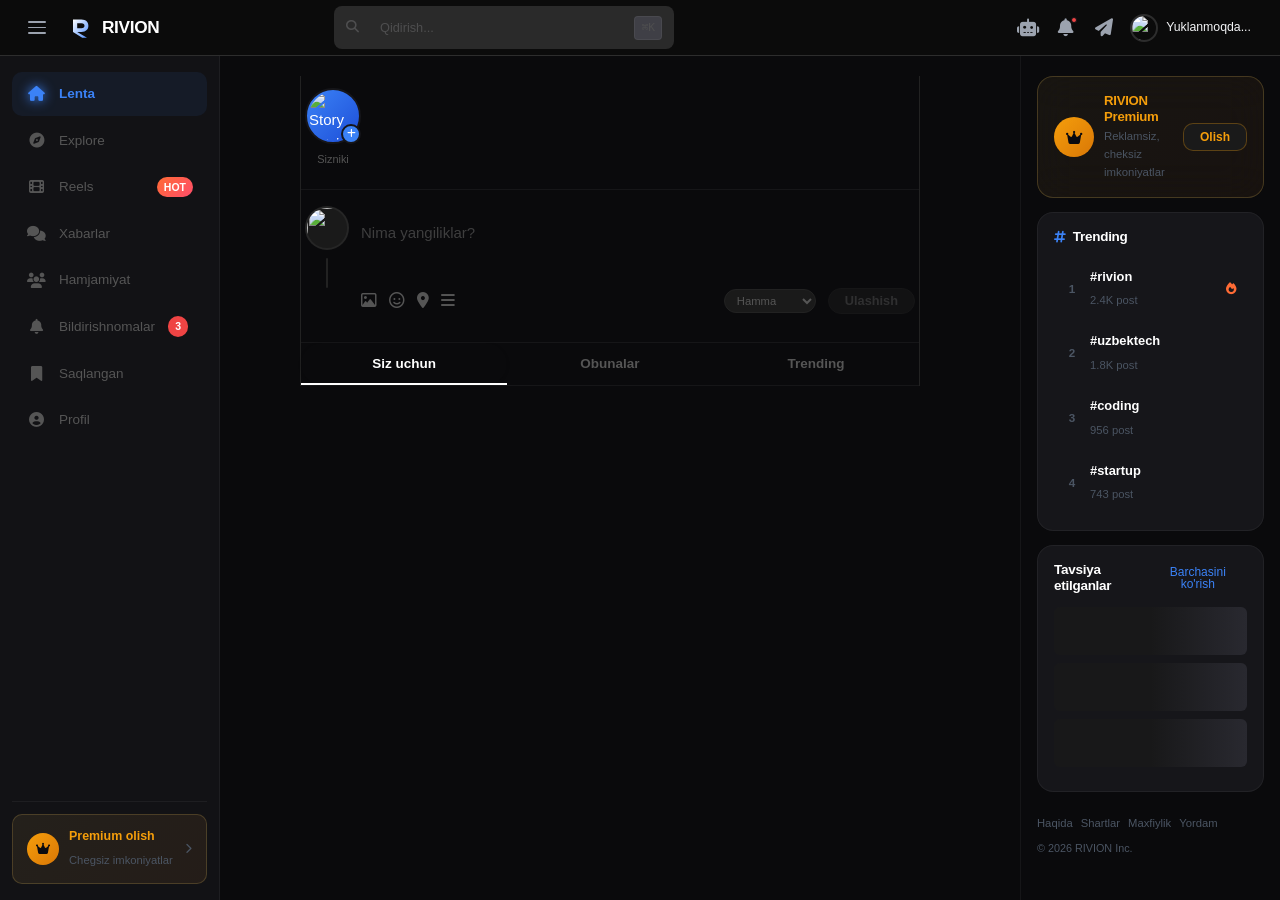
==== commit a1f66366: "newupdatetoday05.22.2026.11;22PM" ====
--- a/main.html
+++ b/main.html
@@ -3,7 +3,7 @@
 <head>
     <meta charset="UTF-8">
     <meta name="viewport" content="width=device-width, initial-scale=1.0, maximum-scale=5.0">
-    <title>RIVION | Ijtimoiy Tarmoq</title>
+    <title>RIVION | Social Network</title>
     
     <meta name="description" content="RIVION - Sarvarbek Rahmonjonov tomonidan yaratilgan, yoshlar uchun xavfsiz va zamonaviy ijtimoiy tarmoq.">
     <meta name="keywords" content="RIVION, Sarvarbek Rahmonjonov, ijtimoiy tarmoq, Uzbekistan, dasturlash, networking">
@@ -28,6 +28,10 @@
     <meta property="og:image" content="https://rivion.vercel.app/og-logo.png">
     <meta name="twitter:card" content="summary_large_image">
     <meta name="twitter:creator" content="@Sarvarbek_Dev">
+    <!-- Keshni cheklash uchun teglar -->
+    <meta http-equiv="Cache-Control" content="no-cache, no-store, must-revalidate">
+    <meta http-equiv="Pragma" content="no-cache">
+    <meta http-equiv="Expires" content="0">
 
     <!-- Structured Data -->
     <script type="application/ld+json">{"@context":"https://schema.org","@type":"SoftwareApplication","name":"RIVION","operatingSystem":"Web","applicationCategory":"SocialNetworkingApplication","author":{"@type":"Person","name":"Sarvarbek Rahmonjonov"},"offers":{"@type":"Offer","price":"0","priceCurrency":"USD"}}</script>
@@ -1420,6 +1424,17 @@
     </div>
 </div>
 
+
+<script>
+  if ('serviceWorker' in navigator) {
+    window.addEventListener('load', () => {
+      navigator.serviceWorker.register('/sw.js')
+        .then(reg => console.log('Service Worker OK!'))
+        .catch(err => console.log('SW Error:', err));
+    });
+  }
+</script>
+
 <!-- ========================================
      SCRIPTS
      ======================================== -->
--- a/main.css
+++ b/main.css
@@ -844,7 +844,7 @@
 .footer-copy { font-size: 0.72rem; color: var(--text-muted); }
 
 /* ================================================================
-   11. STORIES
+   11. STORIES (TUZATILDI - MUKAMMAL DUMALOQ)
    ================================================================ */
 .stories-container {
   background: var(--bg-card);
@@ -881,26 +881,36 @@
   white-space: nowrap;
 }
 
+/* Kvadrat asosni mustahkamlaymiz */
 .story-avatar-wrap {
   position: relative;
   width: 56px;
   height: 56px;
-}
+  display: flex;
+  align-items: center;
+  justify-content: center;
+  flex-shrink: 0; /* Siqilib ketmasligi uchun majburiy */
+}
+
+/* Rasmni har doim mukammal doirada saqlash */
 .story-avatar-wrap img {
-  width: 56px;
-  height: 56px;
+  width: 100%;
+  height: 100%;
   border-radius: 50%;
   object-fit: cover;
-  border: 2.5px solid var(--bg-card);
+  box-sizing: border-box; /* Padding va border o'lchamni buzmasligi uchun */
+  border: 2px solid var(--bg-card);
   padding: 2px;
   background: var(--grad-accent);
-}
+  display: block;
+}
+
+/* Kontenti bor storylar uchun chiroyli gradient halqa */
 .story-item:not(.add-story) .story-avatar-wrap img {
-  /* gradient ring for stories with content */
-  padding: 2.5px;
+  padding: 3px; /* Halqa qalinligi */
   background: linear-gradient(var(--bg-card), var(--bg-card)) padding-box,
               var(--grad-accent) border-box;
-  border: 2.5px solid transparent;
+  border: 3px solid transparent;
 }
 
 .story-add-btn {
@@ -917,6 +927,7 @@
   justify-content: center;
   color: #fff;
   font-size: 0.65rem;
+  z-index: 2; /* Rasmning tagida qolib ketmasligi uchun */
 }
 
 /* ================================================================
@@ -5144,62 +5155,7 @@
     transition: background-color 0.25s ease, color 0.25s ease;
 }
 
-/* 1. Stories - Threads uslubida juda yupqa va toza */
-.stories-container {
-    padding: 12px 4px;
-    background: var(--bg-card);
-    border-bottom: 1px solid var(--border-color);
-    transition: background-color 0.25s ease, border-color 0.25s ease;
-}
-.stories-scroll {
-    display: flex;
-    gap: 14px;
-    overflow-x: auto;
-    scrollbar-width: none;
-}
-.stories-scroll::-webkit-scrollbar { display: none; }
-
-.story-item {
-    display: flex;
-    flex-direction: column;
-    align-items: center;
-    cursor: pointer;
-    min-width: 56px;
-}
-.story-avatar-wrap {
-    position: relative;
-    width: 52px;
-    height: 52px;
-    border-radius: 50%;
-    border: 1.5px solid var(--border-color);
-    padding: 2px;
-}
-.story-avatar-wrap img {
-    width: 100%;
-    height: 100%;
-    border-radius: 50%;
-    object-fit: cover;
-}
-.story-add-btn {
-    position: absolute;
-    bottom: -2px;
-    right: -2px;
-    background: var(--btn-send-bg); /* Rejimga qarab oq yoki qora bo'ladi */
-    color: var(--btn-send-text);
-    width: 18px;
-    height: 18px;
-    border-radius: 50%;
-    display: flex;
-    align-items: center;
-    justify-content: center;
-    font-size: 0.6rem;
-    border: 2px solid var(--bg-card); /* Kontur fonga moslashadi */
-}
-.story-item span {
-    font-size: 0.7rem;
-    color: var(--text-secondary);
-    margin-top: 4px;
-}
+
 
 /* 2. Threads Composer Box */
 .threads-composer {
@@ -6279,4 +6235,391 @@
 /* Ichidagi matn va tugmalarni bosish imkoniyatini qaytaramiz */
 .reel-user-info, .reel-caption {
     pointer-events: auto !important;
+}
+
+/* ================================================================
+   11. THREADS FEED LAYOUT - MINIMALIST STYLE (YAKUNIY VARIANT)
+   ================================================================ */
+
+/* Faqat Home (Feed) bo'limi faol bo'lgandagina Threads uslubini qo'llaymiz */
+.threads-feed-layout.active {
+  background: transparent !important;
+  display: flex !important; /* JS sahifalarni almashtirganda bloklanib qolmasligi uchun */
+  flex-direction: column;
+}
+
+/* Agar boshqa navigatsiya bo'limiga o'tilsa, bu bo'lim orqada yashirinishi shart */
+.content-section:not(.active) {
+  display: none !important;
+}
+
+/* 1. STORIES QISMI - Ortiqcha fon va ramkalarni butunlay o'chiramiz */
+.stories-container {
+  background: transparent !important; /* Oq to'rtburchak fonni o'chiramiz */
+  border: none !important;             /* Ramkani olib tashlaymiz */
+  border-bottom: 1px solid var(--border) !important; /* Faqat pastki qismida ingichka silliq chiziq */
+  border-radius: 0 !important;          /* Burchaklarni yumshatish shart emas */
+  padding: 12px 4px 16px 4px !important;
+  margin-bottom: 0px !important;
+}
+
+/* 2. THREADS COMPOSER (Post yozish joyi) */
+.threads-composer {
+  background: transparent !important; /* Fon yo'q */
+  border: none !important;             /* Ramkalar o'chdi */
+  border-bottom: 1px solid var(--border) !important; /* Silliq ajratuvchi pastki chiziq */
+  border-radius: 0 !important;
+  padding: 16px 4px !important;
+  margin-bottom: 0px !important;
+  box-shadow: none !important;         /* Soyalarni butunlay yo'q qilamiz */
+}
+
+/* Textarea yozish joyini silliq qilish */
+.textarea-wrap textarea {
+  background: transparent !important;
+  border: none !important;
+  outline: none !important;
+  resize: none !important;
+  font-size: 1rem;
+  color: var(--text-main);
+  padding: 4px 0;
+}
+
+/* Action pilla tugmachalarini (Rasm, Emoji, Joylashuv) minimalist qilish */
+.action-pill {
+  background: transparent !important;
+  border: none !important;
+  color: var(--text-secondary);
+  font-size: 1.1rem;
+  cursor: pointer;
+  transition: color 0.2s ease;
+  padding: 6px 10px;
+}
+
+.action-pill:hover {
+  color: var(--accent); /* Fokus bo'lganda nozik rang o'zgarishi */
+}
+
+/* 3. THREADS TABS (Siz uchun, Obunalar, Trending tugmalari) */
+.threads-tabs-container {
+  display: flex;
+  background: transparent !important;
+  border-bottom: 1px solid var(--border) !important;
+}
+
+.feed-tab {
+  flex: 1;
+  background: transparent !important;
+  border: none !important;
+  padding: 14px 0;
+  font-size: 0.95rem;
+  font-weight: 600;
+  color: var(--text-secondary);
+  cursor: pointer;
+  text-align: center;
+  position: relative;
+  transition: color 0.2s ease;
+}
+
+.feed-tab.active {
+  color: var(--text-main) !important;
+}
+
+/* Aktiv tabning ostidagi ingichka nozik chiziq */
+.feed-tab.active::after {
+  content: '';
+  position: absolute;
+  bottom: -1px;
+  left: 0;
+  width: 100%;
+  height: 2px;
+  background: var(--text-main);
+}
+
+
+/* ================================================================
+   THREADS POSTS LIST - MINIMALIST DESIGN (TINIQLASHTIRILDI)
+   ================================================================ */
+
+/* Postlar ro'yxati konteyneri */
+.posts-container {
+  background: transparent !important;
+  display: flex;
+  flex-direction: column;
+  padding: 0;
+  margin: 0;
+}
+
+/* Har bitta alohida Post kartasi */
+.post-card, .post, .thread-item { 
+  background: transparent !important;     /* Alohida oq/rangli fonlarni o'chiramiz */
+  border: none !important;                 /* Atrofidagi to'rtburchak ramkani yo'q qilamiz */
+  border-bottom: 1px solid var(--border) !important; /* Faqat post tagida ingichka silliq chiziq */
+  border-radius: 0 !important;              /* Burchak botiqliklarini o'chiramiz */
+  padding: 16px 4px !important;            /* Yon tomondagi keraksiz surilishlarni tozalaydi */
+  margin-bottom: 0px !important;            /* Kartalar orasidagi bo'shliq o'rniga chiziq tushadi */
+  box-shadow: none !important;             /* Soyalarni butunlay o'chiramiz */
+  display: flex;
+  flex-direction: column;
+}
+
+/* Post muallifi va rasm qatori tuzilishi */
+.post-header {
+  display: flex;
+  align-items: center;
+  gap: 12px;
+  margin-bottom: 8px;
+  background: transparent !important;
+}
+
+/* 🌟 Post muallifining ismi (TINIQLASHTIRILDI) */
+.post-author-name {
+  font-weight: 700 !important;          /* Ism qalinroq va ajralib turadigan bo'ladi */
+  font-size: 0.98rem !important;
+  color: #000000 !important;            /* Light modeda qop-qora tiniq rang */
+  opacity: 1 !important;                /* Har qanday xiralikni (opacity) butunlay yo'q qilamiz */
+  text-transform: none;
+}
+
+/* 🌓 Dark mode (Tungi rejim) uchun ismni oppoq va yorqin qilish */
+body.dark-mode .post-author-name,
+[data-theme="dark"] .post-author-name {
+  color: #ffffff !important;            /* Dark modeda oppoq va yorqin rang */
+}
+
+/* Post vaqti (2k avval, 5d avval) */
+.post-time {
+  font-size: 0.82rem;
+  color: var(--text-secondary);
+  opacity: 0.7;
+}
+
+/* Post ichidagi matn (qalesla?? va h.k.) */
+.post-content {
+  font-size: 0.96rem;
+  color: var(--text-main);
+  line-height: 1.5;
+  margin-bottom: 10px;
+  padding-left: 0px; 
+}
+
+/* Post ichiga yuklangan asosiy rasm yoki video */
+.post-media-wrap img, .post-media-wrap video {
+  width: 100%;
+  max-height: 450px;
+  object-fit: cover;
+  border-radius: var(--radius-md, 8px); /* Rasm burchaklari Threads'da nozik yumshatilgan bo'ladi */
+  border: 1px solid var(--border);       /* Rasm fonga yopishib ketmasligi uchun nozik chegara */
+  margin-top: 6px;
+}
+
+/* Post ostidagi interaktiv tugmalar (Like, Comment, Share) */
+.post-actions {
+  display: flex;
+  gap: 20px;
+  margin-top: 12px;
+  color: var(--text-secondary);
+}
+
+.post-action-btn {
+  background: transparent;
+  border: none;
+  color: var(--text-secondary);
+  font-size: 1rem;
+  cursor: pointer;
+  display: flex;
+  align-items: center;
+  gap: 6px;
+  transition: color 0.15s ease;
+  padding: 4px 0;
+}
+
+.post-action-btn:hover {
+  color: var(--text-main); /* Bosganda yoki yaqinlashganda yorqinlashadi */
+}
+
+
+/* ================================================================
+   STORIES MODAL - LIGHT & DARK MODE FUNCTIONALITY
+   ================================================================ */
+
+/* Modal orqa foni (Oyna ochilganda orqani xiralashtirish) */
+.modal-overlay {
+  position: fixed;
+  top: 0;
+  left: 0;
+  width: 100%;
+  height: 100%;
+  background: rgba(0, 0, 0, 0.4); /* Light modeda nozikroq qoralik */
+  backdrop-filter: blur(8px);
+  display: flex;
+  align-items: center;
+  justify-content: center;
+  z-index: 1000;
+  transition: all 0.3s ease;
+}
+
+body.dark-mode .modal-overlay,
+[data-theme="dark"] .modal-overlay {
+  background: rgba(0, 0, 0, 0.7); /* Dark modeda to'qroq qoralik */
+}
+
+/* Modal asosiy kartasi (Threads va Old Money minimalist uslubida) */
+.reel-modal-card {
+  background: #ffffff !important; /* Light modeda top-toza oq */
+  border: 1px solid var(--border);
+  border-radius: var(--radius-lg, 16px);
+  width: 90%;
+  max-width: 480px;
+  overflow: hidden;
+  box-shadow: 0 20px 40px rgba(0, 0, 0, 0.1);
+  display: flex;
+  flex-direction: column;
+}
+
+body.dark-mode .reel-modal-card,
+[data-theme="dark"] .reel-modal-card {
+  background: #121212 !important; /* Dark modeda Threads kabi to'q qora */
+  box-shadow: 0 20px 40px rgba(0, 0, 0, 0.5);
+}
+
+/* Modal Header & Footer */
+.modal-header, .modal-footer {
+  padding: 16px 20px;
+  background: transparent;
+  display: flex;
+  align-items: center;
+  justify-content: space-between;
+  border-bottom: 1px solid var(--border);
+}
+
+.modal-footer {
+  border-bottom: none;
+  border-top: 1px solid var(--border);
+  justify-content: flex-end;
+  gap: 12px;
+}
+
+.modal-header h3 {
+  margin: 0;
+  font-size: 1.1rem;
+  font-weight: 700;
+  color: #000000 !important; /* Light modeda qora */
+}
+
+body.dark-mode .modal-header h3,
+[data-theme="dark"] .modal-header h3 {
+  color: #ffffff !important; /* Dark modeda oq */
+}
+
+/* Story turi tugmalari (Tabs) */
+.story-type-tabs {
+  display: flex;
+  gap: 8px;
+  margin-bottom: 16px;
+  padding: 0 20px;
+  margin-top: 16px;
+}
+
+.story-type {
+  flex: 1;
+  background: #f3f4f6; /* Light modeda kulrang nozik fon */
+  border: none;
+  padding: 10px;
+  border-radius: 8px;
+  cursor: pointer;
+  font-weight: 600;
+  font-size: 0.88rem;
+  color: #4b5563;
+  display: flex;
+  align-items: center;
+  justify-content: center;
+  gap: 8px;
+  transition: all 0.2s ease;
+}
+
+.story-type.active {
+  background: #000000; /* Light modeda aktiv qora */
+  color: #ffffff;
+}
+
+body.dark-mode .story-type,
+[data-theme="dark"] .story-type {
+  background: #222222; /* Dark modeda tugma foni */
+  color: #9ca3af;
+}
+
+body.dark-mode .story-type.active,
+[data-theme="dark"] .story-type.active {
+  background: #ffffff; /* Dark modeda aktiv oq */
+  color: #000000;
+}
+
+/* Fayl yuklash maydoni (File Drop Area) */
+.file-drop-area {
+  margin: 0 20px 16px 20px;
+  border: 2px dashed #d1d5db;
+  border-radius: 12px;
+  padding: 40px 20px;
+  text-align: center;
+  cursor: pointer;
+  transition: all 0.2s ease;
+}
+
+.file-drop-area:hover {
+  border-color: var(--accent);
+}
+
+body.dark-mode .file-drop-area,
+[data-theme="dark"] .file-drop-area {
+  border-color: #374151;
+}
+
+.file-drop-area p {
+  color: #4b5563;
+  font-size: 0.9rem;
+  margin-top: 10px;
+}
+
+body.dark-mode .file-drop-area p,
+[data-theme="dark"] .file-drop-area p {
+  color: #9ca3af;
+}
+
+/* Matnli Story muharriri (Textarea) */
+.story-text-editor textarea {
+  width: 100%;
+  min-height: 150px;
+  background: #f9fafb;
+  border: 1px solid #e5e7eb;
+  border-radius: 12px;
+  padding: 16px;
+  font-size: 1rem;
+  color: #000000;
+  resize: none;
+  outline: none;
+  box-sizing: border-box;
+}
+
+body.dark-mode .story-text-editor textarea,
+[data-theme="dark"] .story-text-editor textarea {
+  background: #1a1a1a;
+  border-color: #374151;
+  color: #ffffff;
+}
+
+/* Yopish (X) va Bekor qilish tugmalari */
+.close-dot, .btn-secondary {
+  background: transparent;
+  border: none;
+  color: #4b5563;
+  font-size: 1rem;
+  cursor: pointer;
+}
+
+body.dark-mode .close-dot, 
+body.dark-mode .btn-secondary,
+[data-theme="dark"] .close-dot,
+[data-theme="dark"] .btn-secondary {
+  color: #9ca3af;
 }
